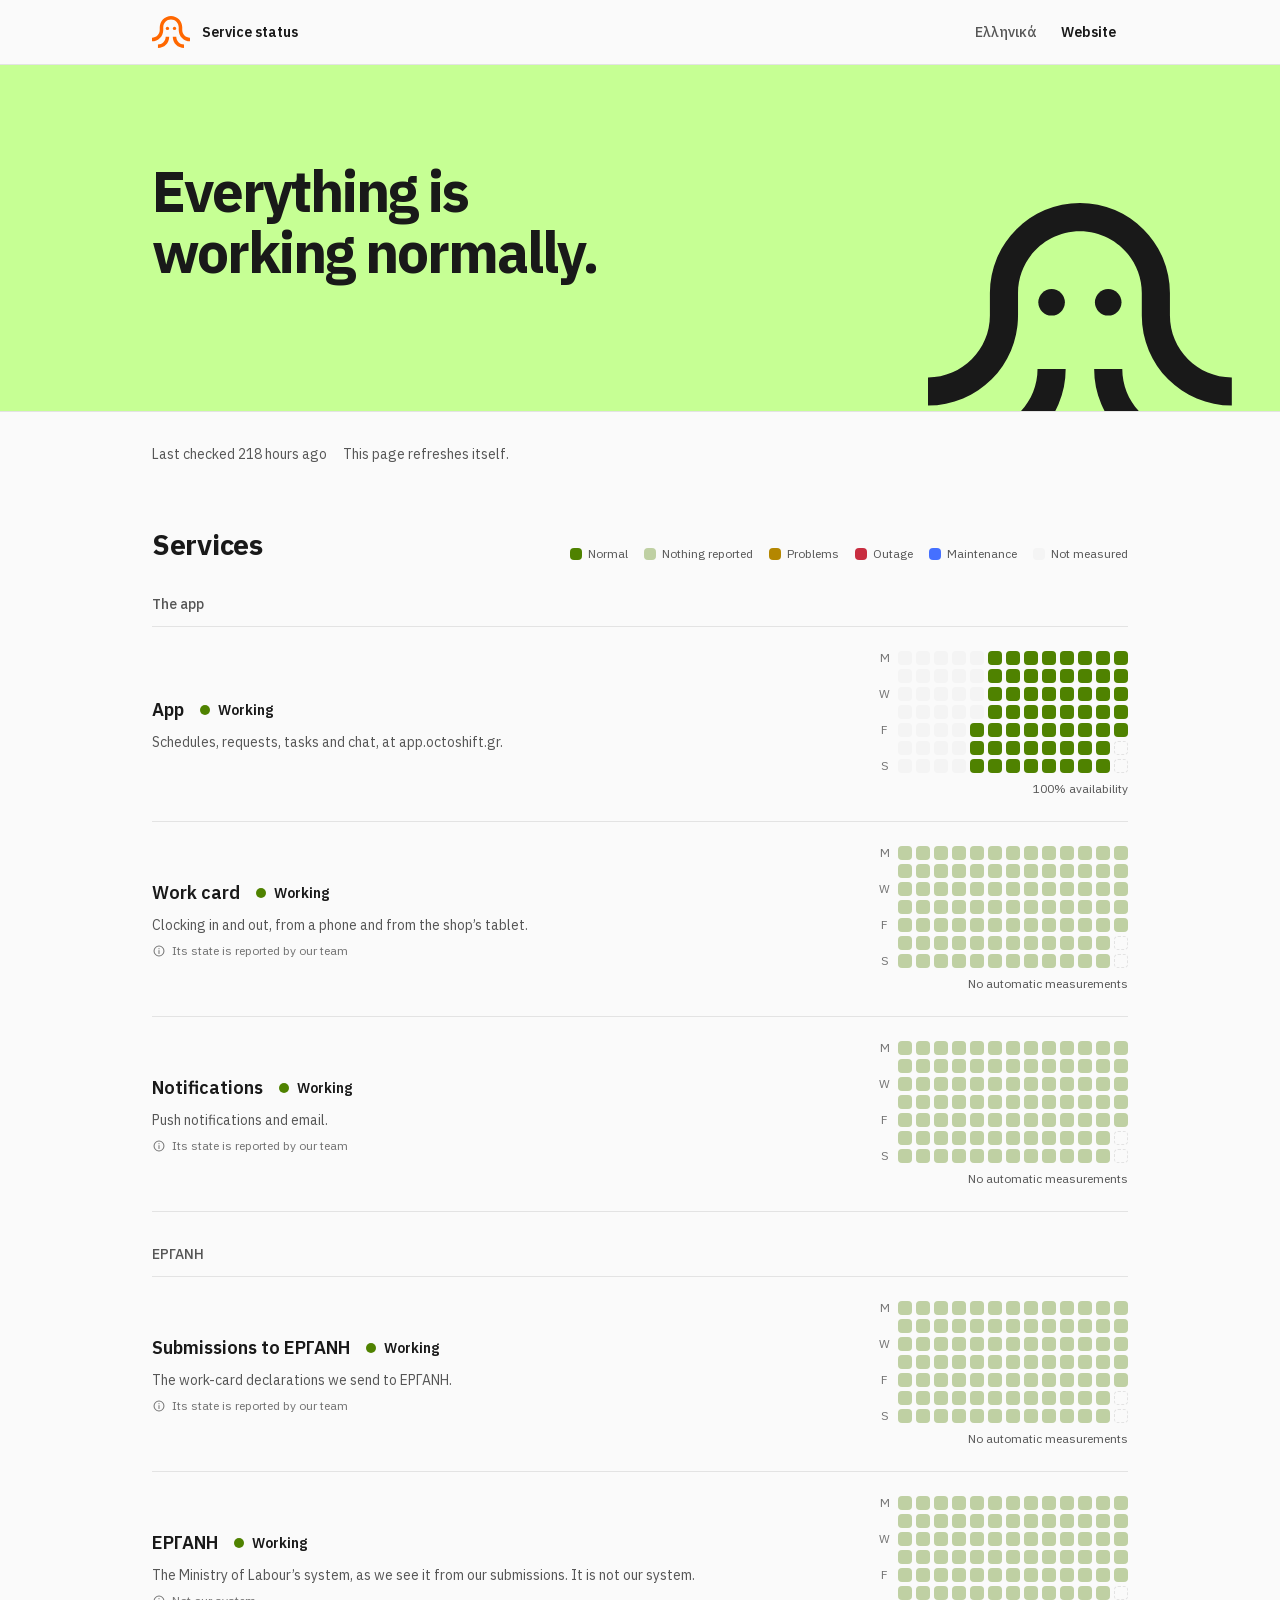
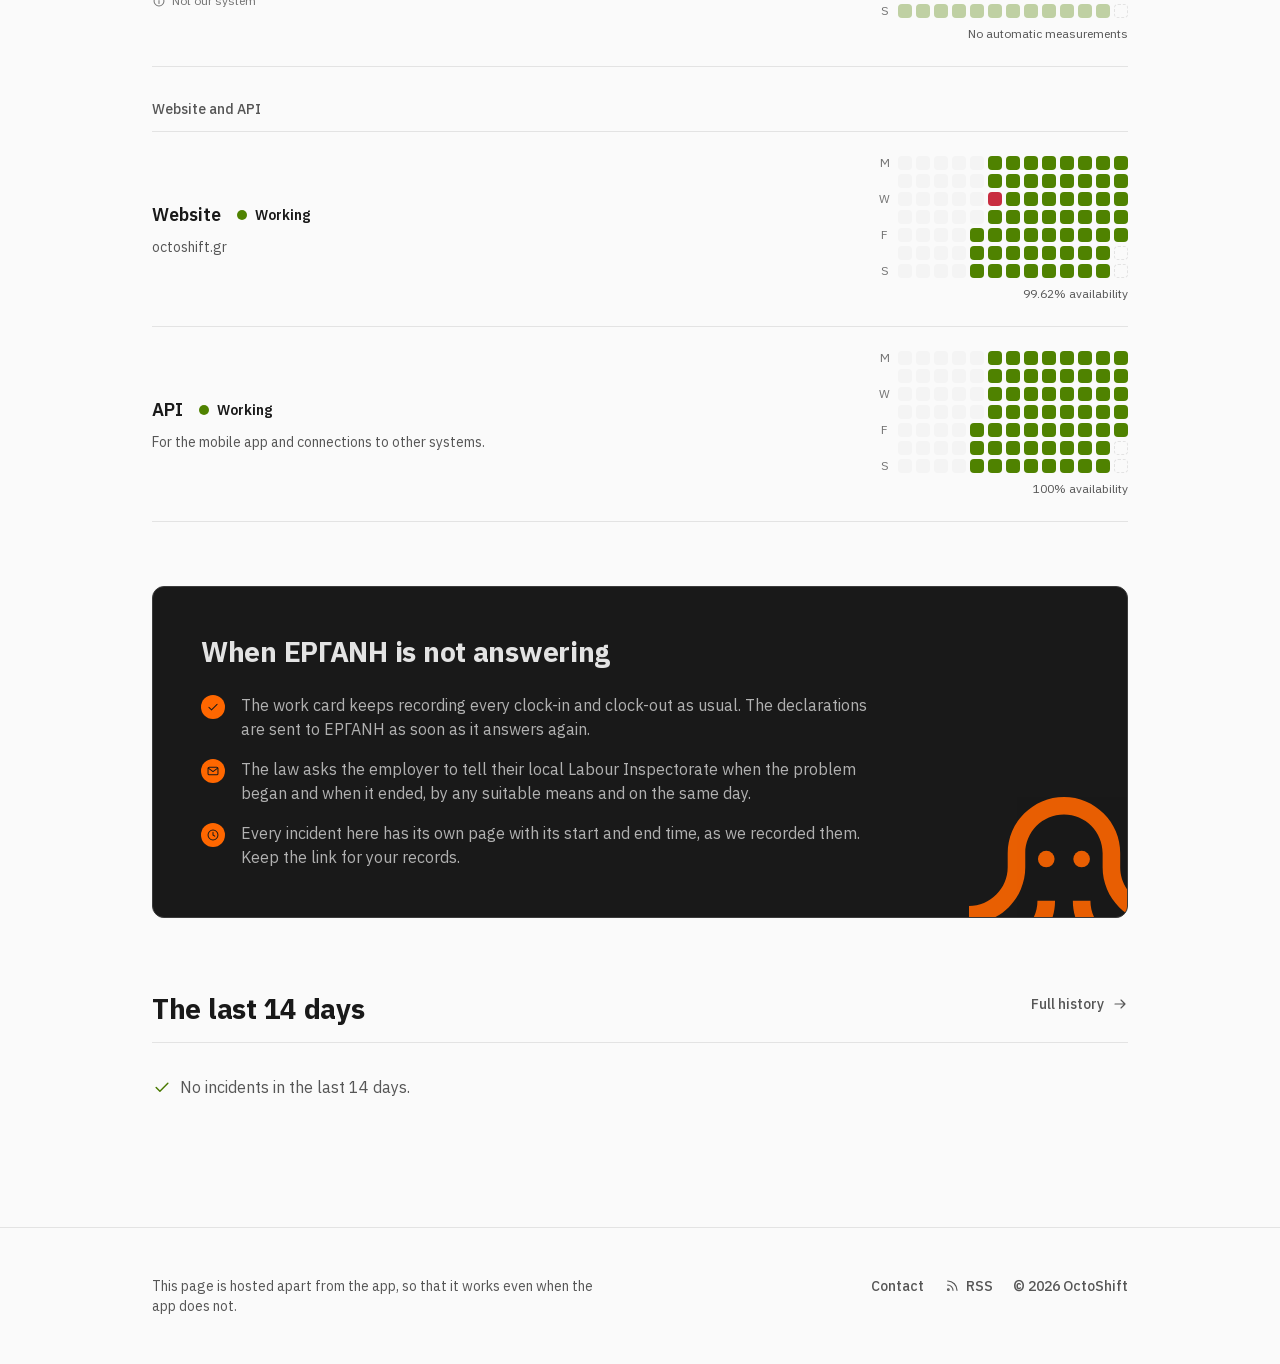
==== en/index.html @ 2d673525 "Publish the status page" ====
<!DOCTYPE html>
<html lang="en">
    <head>
        <meta charset="utf-8">
        <meta name="viewport" content="width=device-width, initial-scale=1">
        <script>
            (function () {
                var query = window.matchMedia('(prefers-color-scheme: dark)');
                var paint = function () { document.documentElement.classList.toggle('dark', query.matches); };
                paint();
                query.addEventListener('change', paint);
                document.documentElement.classList.add('js');
            })();
        </script>

        <title>Service status · OctoShift</title>
        <meta name="description" content="Whether the app, the digital work card and our submissions to ΕΡΓΑΝΗ are working, now and over the last 13 weeks.">
        <link rel="canonical" href="https://status.octoshift.gr/en/">
                    <link rel="alternate" hreflang="el" href="https://status.octoshift.gr/">
                    <link rel="alternate" hreflang="en" href="https://status.octoshift.gr/en/">
                <link rel="alternate" hreflang="x-default" href="https://status.octoshift.gr/">
        <link rel="alternate" type="application/atom+xml" title="OctoShift · Service status" href="/en/feed.xml">

        <meta property="og:type" content="website">
        <meta property="og:site_name" content="OctoShift">
        <meta property="og:title" content="Service status">
        <meta property="og:description" content="Whether the app, the digital work card and our submissions to ΕΡΓΑΝΗ are working, now and over the last 13 weeks.">
        <meta property="og:url" content="https://status.octoshift.gr/en/">

        <meta name="theme-color" media="(prefers-color-scheme: light)" content="#fafafa">
        <meta name="theme-color" media="(prefers-color-scheme: dark)" content="#131313">
        <link rel="icon" type="image/svg+xml" href="/favicon.svg">
        <link rel="stylesheet" href="/assets/status.css">
    </head>
    <body class="bg-canvas text-text font-sans antialiased">
        <a href="#main" class="focus-ring bg-surface text-text shadow-overlay sr-only z-60 rounded-sm px-4 py-2 font-semibold focus:not-sr-only focus:fixed focus:top-2 focus:left-2">
            Skip to content
        </a>

        <header class="border-border border-b">
            <div class="mx-auto flex h-16 max-w-5xl items-center justify-between gap-4 px-4 sm:px-6">
                <a href="/en/" class="focus-ring text-text -m-2 flex items-center gap-3 rounded-sm p-2"
                   aria-label="OctoShift, service status">
                    <svg viewBox="0 0 264.71 223.05"
      aria-hidden="true"      class="text-brand-orange h-8 w-auto">
    <g fill="currentColor">
        <path d="M264.71,152.02v24.51c-10.58,0-20.86-2.08-30.53-6.17-9.34-3.95-17.73-9.61-24.93-16.8-7.2-7.2-12.85-15.59-16.8-24.93-4.09-9.68-6.17-19.95-6.17-30.53v-19.66c0-29.73-24.19-53.92-53.92-53.92s-53.92,24.19-53.92,53.92v19.66c0,10.58-2.08,20.86-6.17,30.53-3.95,9.34-9.6,17.73-16.8,24.93-7.2,7.2-15.59,12.85-24.93,16.8-9.68,4.09-19.95,6.17-30.53,6.17v-24.51c29.73,0,53.92-24.19,53.92-53.92v-19.66c0-10.58,2.08-20.86,6.17-30.53,3.95-9.34,9.6-17.73,16.8-24.93,7.2-7.2,15.59-12.85,24.93-16.8,9.68-4.09,19.95-6.17,30.53-6.17s20.86,2.08,30.53,6.17c9.34,3.95,17.73,9.6,24.93,16.8,7.2,7.2,12.85,15.58,16.8,24.93,4.09,9.68,6.17,19.95,6.17,30.53v19.66c0,29.73,24.19,53.92,53.92,53.92Z"/>
<path d="M41.52,223.05v-24.51c29.73,0,53.92-24.19,53.92-53.92h24.51c0,10.58-2.08,20.86-6.17,30.53-3.95,9.34-9.6,17.73-16.8,24.93-7.2,7.2-15.59,12.85-24.93,16.8-9.68,4.09-19.95,6.17-30.53,6.17Z"/>
<path d="M223.2,223.05c-10.58,0-20.86-2.08-30.53-6.17-9.34-3.95-17.73-9.6-24.93-16.8-7.2-7.2-12.85-15.59-16.8-24.93-4.09-9.68-6.17-19.95-6.17-30.53h24.51c0,29.73,24.19,53.92,53.92,53.92v24.51Z"/>
<circle data-eye cx="107.69" cy="86.53" r="11.57"/>
<circle data-eye cx="157.02" cy="86.53" r="11.57"/>
    </g>
</svg>
                    <span class="text-sm font-semibold">Service status</span>
                </a>

                <nav class="flex items-center gap-1 text-sm font-medium">
                    <a href="https://status.octoshift.gr/" hreflang="el" lang="el"
                       title="Διαβάστε τη σελίδα στα ελληνικά"
                       class="focus-ring text-text-muted hover:text-text inline-flex min-h-touch items-center rounded-sm px-2">
                        Ελληνικά
                    </a>
                    <a href="https://octoshift.gr/en"
                       class="focus-ring text-text hover:bg-surface-hover inline-flex min-h-touch items-center rounded-sm px-3 font-semibold">
                        Website
                    </a>
                </nav>
            </div>
        </header>

        <main id="main">
            <section data-overall="operational"
             class="group/overall border-border relative isolate overflow-hidden border-b
                    data-[overall=operational]:bg-brand-lime data-[overall=operational]:text-on-brand-lime
                    data-[overall=maintenance]:bg-brand-blue data-[overall=maintenance]:text-on-brand-blue
                    data-[overall=degraded]:bg-brand-orange data-[overall=degraded]:text-on-brand-orange
                    data-[overall=partial]:bg-brand-orange data-[overall=partial]:text-on-brand-orange
                    data-[overall=outage]:bg-brand-ink data-[overall=outage]:text-on-brand-ink
                    data-[overall=unknown]:bg-canvas data-[overall=unknown]:text-text">
        <div class="mx-auto max-w-5xl px-4 pt-12 pb-32 sm:px-6 sm:pt-16 sm:pb-24 lg:pt-24 lg:pb-32">
            <h1 data-overall-text class="text-display-md tracking-display max-w-3xl font-bold text-balance">
                Everything is working normally.
            </h1>
        </div>

        
        <svg viewBox="0 0 264.71 223.05"
      aria-hidden="true"      class="pointer-events-none absolute right-4 -bottom-8 -z-10 h-28 w-auto sm:right-12 sm:-bottom-12 sm:h-64
                                 text-brand-orange
                                 group-data-[overall=operational]/overall:text-brand-ink
                                 group-data-[overall=maintenance]/overall:text-brand-lime
                                 group-data-[overall=degraded]/overall:text-brand-ink
                                 group-data-[overall=partial]/overall:text-brand-ink">
    <g fill="currentColor">
        <path d="M264.71,152.02v24.51c-10.58,0-20.86-2.08-30.53-6.17-9.34-3.95-17.73-9.61-24.93-16.8-7.2-7.2-12.85-15.59-16.8-24.93-4.09-9.68-6.17-19.95-6.17-30.53v-19.66c0-29.73-24.19-53.92-53.92-53.92s-53.92,24.19-53.92,53.92v19.66c0,10.58-2.08,20.86-6.17,30.53-3.95,9.34-9.6,17.73-16.8,24.93-7.2,7.2-15.59,12.85-24.93,16.8-9.68,4.09-19.95,6.17-30.53,6.17v-24.51c29.73,0,53.92-24.19,53.92-53.92v-19.66c0-10.58,2.08-20.86,6.17-30.53,3.95-9.34,9.6-17.73,16.8-24.93,7.2-7.2,15.59-12.85,24.93-16.8,9.68-4.09,19.95-6.17,30.53-6.17s20.86,2.08,30.53,6.17c9.34,3.95,17.73,9.6,24.93,16.8,7.2,7.2,12.85,15.58,16.8,24.93,4.09,9.68,6.17,19.95,6.17,30.53v19.66c0,29.73,24.19,53.92,53.92,53.92Z"/>
<path d="M41.52,223.05v-24.51c29.73,0,53.92-24.19,53.92-53.92h24.51c0,10.58-2.08,20.86-6.17,30.53-3.95,9.34-9.6,17.73-16.8,24.93-7.2,7.2-15.59,12.85-24.93,16.8-9.68,4.09-19.95,6.17-30.53,6.17Z"/>
<path d="M223.2,223.05c-10.58,0-20.86-2.08-30.53-6.17-9.34-3.95-17.73-9.6-24.93-16.8-7.2-7.2-12.85-15.59-16.8-24.93-4.09-9.68-6.17-19.95-6.17-30.53h24.51c0,29.73,24.19,53.92,53.92,53.92v24.51Z"/>
<circle data-eye cx="107.69" cy="86.53" r="11.57"/>
<circle data-eye cx="157.02" cy="86.53" r="11.57"/>
    </g>
</svg>
    </section>

    <div class="mx-auto flex max-w-5xl flex-col gap-16 px-4 pt-8 sm:px-6">
        <p class="text-text-muted flex flex-wrap items-center gap-x-4 gap-y-1 text-sm">
            <span data-checked-at="2026-11-27T02:39:08+00:00">
                                    Last checked 27 November 2026, 04:39
                            </span>
            <span class="hidden in-[.js]:inline">This page refreshes itself.</span>
        </p>

        
        
        
        <section aria-labelledby="components" class="flex flex-col gap-8">
            <div class="flex flex-wrap items-end justify-between gap-4">
                <h2 id="components" class="text-2xl font-bold tracking-tight">Services</h2>

                <ul class="text-text-muted flex flex-wrap gap-x-4 gap-y-2 text-xs" aria-label="The last 13 weeks, one column per week">
                                            <li class="flex items-center gap-1.5"><span class="bg-success size-3 rounded-xs" aria-hidden="true"></span>Normal</li>
                                            <li class="flex items-center gap-1.5"><span class="bg-success/35 size-3 rounded-xs" aria-hidden="true"></span>Nothing reported</li>
                                            <li class="flex items-center gap-1.5"><span class="bg-warning size-3 rounded-xs" aria-hidden="true"></span>Problems</li>
                                            <li class="flex items-center gap-1.5"><span class="bg-danger size-3 rounded-xs" aria-hidden="true"></span>Outage</li>
                                            <li class="flex items-center gap-1.5"><span class="bg-info size-3 rounded-xs" aria-hidden="true"></span>Maintenance</li>
                                            <li class="flex items-center gap-1.5"><span class="bg-surface-sunken size-3 rounded-xs" aria-hidden="true"></span>Not measured</li>
                                    </ul>
            </div>

                            <div class="flex flex-col">
                    <h3 class="text-text-muted border-border border-b pb-3 text-sm font-medium">The app</h3>

                                                                    <div data-component="app" data-declared="operational"
                             class="border-border grid gap-6 border-b py-6 md:grid-cols-12 md:items-center">
                            <div class="flex flex-col gap-2 md:col-span-7">
                                <div class="flex flex-wrap items-center gap-x-4 gap-y-2">
                                    <h4 class="text-lg font-semibold">App</h4>
                                    <span data-state-pill data-state="operational" class="group/state inline-flex items-center gap-2 text-sm font-semibold whitespace-nowrap">
    <span aria-hidden="true" data-state="operational" class="data-[state=operational]:bg-success data-[state=maintenance]:bg-info data-[state=degraded]:bg-warning data-[state=partial]:bg-warning data-[state=outage]:bg-danger data-[state=unknown]:bg-surface-sunken data-[state=unknown]:ring-border-strong data-[state=unknown]:ring-1 data-[state=unknown]:ring-inset size-2.5 shrink-0 rounded-full"></span>
    <span data-state-label>Working</span>
</span>
                                </div>
                                <p class="text-text-muted max-w-xl text-sm text-pretty">
                                    Schedules, requests, tasks and chat, at app.octoshift.gr.
                                </p>
                                                            </div>

                            <div class="flex flex-col gap-2 md:col-span-5 md:items-end">
                                <div class="flex items-start gap-1.5" data-grid="app" data-checked="true">
    <div aria-hidden="true" class="text-text-subtle grid grid-rows-7 gap-1 text-xs leading-none">
                    <span class="flex size-3.5 items-center justify-center ">M</span>
                    <span class="flex size-3.5 items-center justify-center invisible">T</span>
                    <span class="flex size-3.5 items-center justify-center ">W</span>
                    <span class="flex size-3.5 items-center justify-center invisible">T</span>
                    <span class="flex size-3.5 items-center justify-center ">F</span>
                    <span class="flex size-3.5 items-center justify-center invisible">S</span>
                    <span class="flex size-3.5 items-center justify-center ">S</span>
            </div>

    <div aria-hidden="true" class="grid grid-flow-col grid-rows-7 gap-1">
                                <span data-day="2026-08-31" data-level="none" data-declared="none"
                   title="Monday 31 August: not measured"                   class="data-[level=ok]:bg-success data-[level=quiet]:bg-success/35 data-[level=dip]:bg-warning/55 data-[level=degraded]:bg-warning data-[level=outage]:bg-danger data-[level=maintenance]:bg-info data-[level=none]:bg-surface-sunken data-[level=future]:border data-[level=future]:border-dashed data-[level=future]:border-border size-3.5 rounded-xs"></span>
                                <span data-day="2026-09-01" data-level="none" data-declared="none"
                   title="Tuesday 1 September: not measured"                   class="data-[level=ok]:bg-success data-[level=quiet]:bg-success/35 data-[level=dip]:bg-warning/55 data-[level=degraded]:bg-warning data-[level=outage]:bg-danger data-[level=maintenance]:bg-info data-[level=none]:bg-surface-sunken data-[level=future]:border data-[level=future]:border-dashed data-[level=future]:border-border size-3.5 rounded-xs"></span>
                                <span data-day="2026-09-02" data-level="none" data-declared="none"
                   title="Wednesday 2 September: not measured"                   class="data-[level=ok]:bg-success data-[level=quiet]:bg-success/35 data-[level=dip]:bg-warning/55 data-[level=degraded]:bg-warning data-[level=outage]:bg-danger data-[level=maintenance]:bg-info data-[level=none]:bg-surface-sunken data-[level=future]:border data-[level=future]:border-dashed data-[level=future]:border-border size-3.5 rounded-xs"></span>
                                <span data-day="2026-09-03" data-level="none" data-declared="none"
                   title="Thursday 3 September: not measured"                   class="data-[level=ok]:bg-success data-[level=quiet]:bg-success/35 data-[level=dip]:bg-warning/55 data-[level=degraded]:bg-warning data-[level=outage]:bg-danger data-[level=maintenance]:bg-info data-[level=none]:bg-surface-sunken data-[level=future]:border data-[level=future]:border-dashed data-[level=future]:border-border size-3.5 rounded-xs"></span>
                                <span data-day="2026-09-04" data-level="none" data-declared="none"
                   title="Friday 4 September: not measured"                   class="data-[level=ok]:bg-success data-[level=quiet]:bg-success/35 data-[level=dip]:bg-warning/55 data-[level=degraded]:bg-warning data-[level=outage]:bg-danger data-[level=maintenance]:bg-info data-[level=none]:bg-surface-sunken data-[level=future]:border data-[level=future]:border-dashed data-[level=future]:border-border size-3.5 rounded-xs"></span>
                                <span data-day="2026-09-05" data-level="none" data-declared="none"
                   title="Saturday 5 September: not measured"                   class="data-[level=ok]:bg-success data-[level=quiet]:bg-success/35 data-[level=dip]:bg-warning/55 data-[level=degraded]:bg-warning data-[level=outage]:bg-danger data-[level=maintenance]:bg-info data-[level=none]:bg-surface-sunken data-[level=future]:border data-[level=future]:border-dashed data-[level=future]:border-border size-3.5 rounded-xs"></span>
                                <span data-day="2026-09-06" data-level="none" data-declared="none"
                   title="Sunday 6 September: not measured"                   class="data-[level=ok]:bg-success data-[level=quiet]:bg-success/35 data-[level=dip]:bg-warning/55 data-[level=degraded]:bg-warning data-[level=outage]:bg-danger data-[level=maintenance]:bg-info data-[level=none]:bg-surface-sunken data-[level=future]:border data-[level=future]:border-dashed data-[level=future]:border-border size-3.5 rounded-xs"></span>
                                <span data-day="2026-09-07" data-level="none" data-declared="none"
                   title="Monday 7 September: not measured"                   class="data-[level=ok]:bg-success data-[level=quiet]:bg-success/35 data-[level=dip]:bg-warning/55 data-[level=degraded]:bg-warning data-[level=outage]:bg-danger data-[level=maintenance]:bg-info data-[level=none]:bg-surface-sunken data-[level=future]:border data-[level=future]:border-dashed data-[level=future]:border-border size-3.5 rounded-xs"></span>
                                <span data-day="2026-09-08" data-level="none" data-declared="none"
                   title="Tuesday 8 September: not measured"                   class="data-[level=ok]:bg-success data-[level=quiet]:bg-success/35 data-[level=dip]:bg-warning/55 data-[level=degraded]:bg-warning data-[level=outage]:bg-danger data-[level=maintenance]:bg-info data-[level=none]:bg-surface-sunken data-[level=future]:border data-[level=future]:border-dashed data-[level=future]:border-border size-3.5 rounded-xs"></span>
                                <span data-day="2026-09-09" data-level="none" data-declared="none"
                   title="Wednesday 9 September: not measured"                   class="data-[level=ok]:bg-success data-[level=quiet]:bg-success/35 data-[level=dip]:bg-warning/55 data-[level=degraded]:bg-warning data-[level=outage]:bg-danger data-[level=maintenance]:bg-info data-[level=none]:bg-surface-sunken data-[level=future]:border data-[level=future]:border-dashed data-[level=future]:border-border size-3.5 rounded-xs"></span>
                                <span data-day="2026-09-10" data-level="none" data-declared="none"
                   title="Thursday 10 September: not measured"                   class="data-[level=ok]:bg-success data-[level=quiet]:bg-success/35 data-[level=dip]:bg-warning/55 data-[level=degraded]:bg-warning data-[level=outage]:bg-danger data-[level=maintenance]:bg-info data-[level=none]:bg-surface-sunken data-[level=future]:border data-[level=future]:border-dashed data-[level=future]:border-border size-3.5 rounded-xs"></span>
                                <span data-day="2026-09-11" data-level="none" data-declared="none"
                   title="Friday 11 September: not measured"                   class="data-[level=ok]:bg-success data-[level=quiet]:bg-success/35 data-[level=dip]:bg-warning/55 data-[level=degraded]:bg-warning data-[level=outage]:bg-danger data-[level=maintenance]:bg-info data-[level=none]:bg-surface-sunken data-[level=future]:border data-[level=future]:border-dashed data-[level=future]:border-border size-3.5 rounded-xs"></span>
                                <span data-day="2026-09-12" data-level="none" data-declared="none"
                   title="Saturday 12 September: not measured"                   class="data-[level=ok]:bg-success data-[level=quiet]:bg-success/35 data-[level=dip]:bg-warning/55 data-[level=degraded]:bg-warning data-[level=outage]:bg-danger data-[level=maintenance]:bg-info data-[level=none]:bg-surface-sunken data-[level=future]:border data-[level=future]:border-dashed data-[level=future]:border-border size-3.5 rounded-xs"></span>
                                <span data-day="2026-09-13" data-level="none" data-declared="none"
                   title="Sunday 13 September: not measured"                   class="data-[level=ok]:bg-success data-[level=quiet]:bg-success/35 data-[level=dip]:bg-warning/55 data-[level=degraded]:bg-warning data-[level=outage]:bg-danger data-[level=maintenance]:bg-info data-[level=none]:bg-surface-sunken data-[level=future]:border data-[level=future]:border-dashed data-[level=future]:border-border size-3.5 rounded-xs"></span>
                                <span data-day="2026-09-14" data-level="none" data-declared="none"
                   title="Monday 14 September: not measured"                   class="data-[level=ok]:bg-success data-[level=quiet]:bg-success/35 data-[level=dip]:bg-warning/55 data-[level=degraded]:bg-warning data-[level=outage]:bg-danger data-[level=maintenance]:bg-info data-[level=none]:bg-surface-sunken data-[level=future]:border data-[level=future]:border-dashed data-[level=future]:border-border size-3.5 rounded-xs"></span>
                                <span data-day="2026-09-15" data-level="none" data-declared="none"
                   title="Tuesday 15 September: not measured"                   class="data-[level=ok]:bg-success data-[level=quiet]:bg-success/35 data-[level=dip]:bg-warning/55 data-[level=degraded]:bg-warning data-[level=outage]:bg-danger data-[level=maintenance]:bg-info data-[level=none]:bg-surface-sunken data-[level=future]:border data-[level=future]:border-dashed data-[level=future]:border-border size-3.5 rounded-xs"></span>
                                <span data-day="2026-09-16" data-level="none" data-declared="none"
                   title="Wednesday 16 September: not measured"                   class="data-[level=ok]:bg-success data-[level=quiet]:bg-success/35 data-[level=dip]:bg-warning/55 data-[level=degraded]:bg-warning data-[level=outage]:bg-danger data-[level=maintenance]:bg-info data-[level=none]:bg-surface-sunken data-[level=future]:border data-[level=future]:border-dashed data-[level=future]:border-border size-3.5 rounded-xs"></span>
                                <span data-day="2026-09-17" data-level="none" data-declared="none"
                   title="Thursday 17 September: not measured"                   class="data-[level=ok]:bg-success data-[level=quiet]:bg-success/35 data-[level=dip]:bg-warning/55 data-[level=degraded]:bg-warning data-[level=outage]:bg-danger data-[level=maintenance]:bg-info data-[level=none]:bg-surface-sunken data-[level=future]:border data-[level=future]:border-dashed data-[level=future]:border-border size-3.5 rounded-xs"></span>
                                <span data-day="2026-09-18" data-level="none" data-declared="none"
                   title="Friday 18 September: not measured"                   class="data-[level=ok]:bg-success data-[level=quiet]:bg-success/35 data-[level=dip]:bg-warning/55 data-[level=degraded]:bg-warning data-[level=outage]:bg-danger data-[level=maintenance]:bg-info data-[level=none]:bg-surface-sunken data-[level=future]:border data-[level=future]:border-dashed data-[level=future]:border-border size-3.5 rounded-xs"></span>
                                <span data-day="2026-09-19" data-level="none" data-declared="none"
                   title="Saturday 19 September: not measured"                   class="data-[level=ok]:bg-success data-[level=quiet]:bg-success/35 data-[level=dip]:bg-warning/55 data-[level=degraded]:bg-warning data-[level=outage]:bg-danger data-[level=maintenance]:bg-info data-[level=none]:bg-surface-sunken data-[level=future]:border data-[level=future]:border-dashed data-[level=future]:border-border size-3.5 rounded-xs"></span>
                                <span data-day="2026-09-20" data-level="none" data-declared="none"
                   title="Sunday 20 September: not measured"                   class="data-[level=ok]:bg-success data-[level=quiet]:bg-success/35 data-[level=dip]:bg-warning/55 data-[level=degraded]:bg-warning data-[level=outage]:bg-danger data-[level=maintenance]:bg-info data-[level=none]:bg-surface-sunken data-[level=future]:border data-[level=future]:border-dashed data-[level=future]:border-border size-3.5 rounded-xs"></span>
                                <span data-day="2026-09-21" data-level="none" data-declared="none"
                   title="Monday 21 September: not measured"                   class="data-[level=ok]:bg-success data-[level=quiet]:bg-success/35 data-[level=dip]:bg-warning/55 data-[level=degraded]:bg-warning data-[level=outage]:bg-danger data-[level=maintenance]:bg-info data-[level=none]:bg-surface-sunken data-[level=future]:border data-[level=future]:border-dashed data-[level=future]:border-border size-3.5 rounded-xs"></span>
                                <span data-day="2026-09-22" data-level="none" data-declared="none"
                   title="Tuesday 22 September: not measured"                   class="data-[level=ok]:bg-success data-[level=quiet]:bg-success/35 data-[level=dip]:bg-warning/55 data-[level=degraded]:bg-warning data-[level=outage]:bg-danger data-[level=maintenance]:bg-info data-[level=none]:bg-surface-sunken data-[level=future]:border data-[level=future]:border-dashed data-[level=future]:border-border size-3.5 rounded-xs"></span>
                                <span data-day="2026-09-23" data-level="none" data-declared="none"
                   title="Wednesday 23 September: not measured"                   class="data-[level=ok]:bg-success data-[level=quiet]:bg-success/35 data-[level=dip]:bg-warning/55 data-[level=degraded]:bg-warning data-[level=outage]:bg-danger data-[level=maintenance]:bg-info data-[level=none]:bg-surface-sunken data-[level=future]:border data-[level=future]:border-dashed data-[level=future]:border-border size-3.5 rounded-xs"></span>
                                <span data-day="2026-09-24" data-level="none" data-declared="none"
                   title="Thursday 24 September: not measured"                   class="data-[level=ok]:bg-success data-[level=quiet]:bg-success/35 data-[level=dip]:bg-warning/55 data-[level=degraded]:bg-warning data-[level=outage]:bg-danger data-[level=maintenance]:bg-info data-[level=none]:bg-surface-sunken data-[level=future]:border data-[level=future]:border-dashed data-[level=future]:border-border size-3.5 rounded-xs"></span>
                                <span data-day="2026-09-25" data-level="none" data-declared="none"
                   title="Friday 25 September: not measured"                   class="data-[level=ok]:bg-success data-[level=quiet]:bg-success/35 data-[level=dip]:bg-warning/55 data-[level=degraded]:bg-warning data-[level=outage]:bg-danger data-[level=maintenance]:bg-info data-[level=none]:bg-surface-sunken data-[level=future]:border data-[level=future]:border-dashed data-[level=future]:border-border size-3.5 rounded-xs"></span>
                                <span data-day="2026-09-26" data-level="none" data-declared="none"
                   title="Saturday 26 September: not measured"                   class="data-[level=ok]:bg-success data-[level=quiet]:bg-success/35 data-[level=dip]:bg-warning/55 data-[level=degraded]:bg-warning data-[level=outage]:bg-danger data-[level=maintenance]:bg-info data-[level=none]:bg-surface-sunken data-[level=future]:border data-[level=future]:border-dashed data-[level=future]:border-border size-3.5 rounded-xs"></span>
                                <span data-day="2026-09-27" data-level="none" data-declared="none"
                   title="Sunday 27 September: not measured"                   class="data-[level=ok]:bg-success data-[level=quiet]:bg-success/35 data-[level=dip]:bg-warning/55 data-[level=degraded]:bg-warning data-[level=outage]:bg-danger data-[level=maintenance]:bg-info data-[level=none]:bg-surface-sunken data-[level=future]:border data-[level=future]:border-dashed data-[level=future]:border-border size-3.5 rounded-xs"></span>
                                <span data-day="2026-09-28" data-level="none" data-declared="none"
                   title="Monday 28 September: not measured"                   class="data-[level=ok]:bg-success data-[level=quiet]:bg-success/35 data-[level=dip]:bg-warning/55 data-[level=degraded]:bg-warning data-[level=outage]:bg-danger data-[level=maintenance]:bg-info data-[level=none]:bg-surface-sunken data-[level=future]:border data-[level=future]:border-dashed data-[level=future]:border-border size-3.5 rounded-xs"></span>
                                <span data-day="2026-09-29" data-level="none" data-declared="none"
                   title="Tuesday 29 September: not measured"                   class="data-[level=ok]:bg-success data-[level=quiet]:bg-success/35 data-[level=dip]:bg-warning/55 data-[level=degraded]:bg-warning data-[level=outage]:bg-danger data-[level=maintenance]:bg-info data-[level=none]:bg-surface-sunken data-[level=future]:border data-[level=future]:border-dashed data-[level=future]:border-border size-3.5 rounded-xs"></span>
                                <span data-day="2026-09-30" data-level="none" data-declared="none"
                   title="Wednesday 30 September: not measured"                   class="data-[level=ok]:bg-success data-[level=quiet]:bg-success/35 data-[level=dip]:bg-warning/55 data-[level=degraded]:bg-warning data-[level=outage]:bg-danger data-[level=maintenance]:bg-info data-[level=none]:bg-surface-sunken data-[level=future]:border data-[level=future]:border-dashed data-[level=future]:border-border size-3.5 rounded-xs"></span>
                                <span data-day="2026-10-01" data-level="none" data-declared="none"
                   title="Thursday 1 October: not measured"                   class="data-[level=ok]:bg-success data-[level=quiet]:bg-success/35 data-[level=dip]:bg-warning/55 data-[level=degraded]:bg-warning data-[level=outage]:bg-danger data-[level=maintenance]:bg-info data-[level=none]:bg-surface-sunken data-[level=future]:border data-[level=future]:border-dashed data-[level=future]:border-border size-3.5 rounded-xs"></span>
                                <span data-day="2026-10-02" data-level="ok" data-declared="none"
                   title="Friday 2 October: 100% availability"                   class="data-[level=ok]:bg-success data-[level=quiet]:bg-success/35 data-[level=dip]:bg-warning/55 data-[level=degraded]:bg-warning data-[level=outage]:bg-danger data-[level=maintenance]:bg-info data-[level=none]:bg-surface-sunken data-[level=future]:border data-[level=future]:border-dashed data-[level=future]:border-border size-3.5 rounded-xs"></span>
                                <span data-day="2026-10-03" data-level="ok" data-declared="none"
                   title="Saturday 3 October: 100% availability"                   class="data-[level=ok]:bg-success data-[level=quiet]:bg-success/35 data-[level=dip]:bg-warning/55 data-[level=degraded]:bg-warning data-[level=outage]:bg-danger data-[level=maintenance]:bg-info data-[level=none]:bg-surface-sunken data-[level=future]:border data-[level=future]:border-dashed data-[level=future]:border-border size-3.5 rounded-xs"></span>
                                <span data-day="2026-10-04" data-level="ok" data-declared="none"
                   title="Sunday 4 October: 100% availability"                   class="data-[level=ok]:bg-success data-[level=quiet]:bg-success/35 data-[level=dip]:bg-warning/55 data-[level=degraded]:bg-warning data-[level=outage]:bg-danger data-[level=maintenance]:bg-info data-[level=none]:bg-surface-sunken data-[level=future]:border data-[level=future]:border-dashed data-[level=future]:border-border size-3.5 rounded-xs"></span>
                                <span data-day="2026-10-05" data-level="ok" data-declared="none"
                   title="Monday 5 October: 100% availability"                   class="data-[level=ok]:bg-success data-[level=quiet]:bg-success/35 data-[level=dip]:bg-warning/55 data-[level=degraded]:bg-warning data-[level=outage]:bg-danger data-[level=maintenance]:bg-info data-[level=none]:bg-surface-sunken data-[level=future]:border data-[level=future]:border-dashed data-[level=future]:border-border size-3.5 rounded-xs"></span>
                                <span data-day="2026-10-06" data-level="ok" data-declared="none"
                   title="Tuesday 6 October: 100% availability"                   class="data-[level=ok]:bg-success data-[level=quiet]:bg-success/35 data-[level=dip]:bg-warning/55 data-[level=degraded]:bg-warning data-[level=outage]:bg-danger data-[level=maintenance]:bg-info data-[level=none]:bg-surface-sunken data-[level=future]:border data-[level=future]:border-dashed data-[level=future]:border-border size-3.5 rounded-xs"></span>
                                <span data-day="2026-10-07" data-level="ok" data-declared="none"
                   title="Wednesday 7 October: 100% availability"                   class="data-[level=ok]:bg-success data-[level=quiet]:bg-success/35 data-[level=dip]:bg-warning/55 data-[level=degraded]:bg-warning data-[level=outage]:bg-danger data-[level=maintenance]:bg-info data-[level=none]:bg-surface-sunken data-[level=future]:border data-[level=future]:border-dashed data-[level=future]:border-border size-3.5 rounded-xs"></span>
                                <span data-day="2026-10-08" data-level="ok" data-declared="none"
                   title="Thursday 8 October: 100% availability"                   class="data-[level=ok]:bg-success data-[level=quiet]:bg-success/35 data-[level=dip]:bg-warning/55 data-[level=degraded]:bg-warning data-[level=outage]:bg-danger data-[level=maintenance]:bg-info data-[level=none]:bg-surface-sunken data-[level=future]:border data-[level=future]:border-dashed data-[level=future]:border-border size-3.5 rounded-xs"></span>
                                <span data-day="2026-10-09" data-level="ok" data-declared="none"
                   title="Friday 9 October: 100% availability"                   class="data-[level=ok]:bg-success data-[level=quiet]:bg-success/35 data-[level=dip]:bg-warning/55 data-[level=degraded]:bg-warning data-[level=outage]:bg-danger data-[level=maintenance]:bg-info data-[level=none]:bg-surface-sunken data-[level=future]:border data-[level=future]:border-dashed data-[level=future]:border-border size-3.5 rounded-xs"></span>
                                <span data-day="2026-10-10" data-level="ok" data-declared="none"
                   title="Saturday 10 October: 100% availability"                   class="data-[level=ok]:bg-success data-[level=quiet]:bg-success/35 data-[level=dip]:bg-warning/55 data-[level=degraded]:bg-warning data-[level=outage]:bg-danger data-[level=maintenance]:bg-info data-[level=none]:bg-surface-sunken data-[level=future]:border data-[level=future]:border-dashed data-[level=future]:border-border size-3.5 rounded-xs"></span>
                                <span data-day="2026-10-11" data-level="ok" data-declared="none"
                   title="Sunday 11 October: 100% availability"                   class="data-[level=ok]:bg-success data-[level=quiet]:bg-success/35 data-[level=dip]:bg-warning/55 data-[level=degraded]:bg-warning data-[level=outage]:bg-danger data-[level=maintenance]:bg-info data-[level=none]:bg-surface-sunken data-[level=future]:border data-[level=future]:border-dashed data-[level=future]:border-border size-3.5 rounded-xs"></span>
                                <span data-day="2026-10-12" data-level="ok" data-declared="none"
                   title="Monday 12 October: 100% availability"                   class="data-[level=ok]:bg-success data-[level=quiet]:bg-success/35 data-[level=dip]:bg-warning/55 data-[level=degraded]:bg-warning data-[level=outage]:bg-danger data-[level=maintenance]:bg-info data-[level=none]:bg-surface-sunken data-[level=future]:border data-[level=future]:border-dashed data-[level=future]:border-border size-3.5 rounded-xs"></span>
                                <span data-day="2026-10-13" data-level="ok" data-declared="none"
                   title="Tuesday 13 October: 100% availability"                   class="data-[level=ok]:bg-success data-[level=quiet]:bg-success/35 data-[level=dip]:bg-warning/55 data-[level=degraded]:bg-warning data-[level=outage]:bg-danger data-[level=maintenance]:bg-info data-[level=none]:bg-surface-sunken data-[level=future]:border data-[level=future]:border-dashed data-[level=future]:border-border size-3.5 rounded-xs"></span>
                                <span data-day="2026-10-14" data-level="ok" data-declared="none"
                   title="Wednesday 14 October: 100% availability"                   class="data-[level=ok]:bg-success data-[level=quiet]:bg-success/35 data-[level=dip]:bg-warning/55 data-[level=degraded]:bg-warning data-[level=outage]:bg-danger data-[level=maintenance]:bg-info data-[level=none]:bg-surface-sunken data-[level=future]:border data-[level=future]:border-dashed data-[level=future]:border-border size-3.5 rounded-xs"></span>
                                <span data-day="2026-10-15" data-level="ok" data-declared="none"
                   title="Thursday 15 October: 100% availability"                   class="data-[level=ok]:bg-success data-[level=quiet]:bg-success/35 data-[level=dip]:bg-warning/55 data-[level=degraded]:bg-warning data-[level=outage]:bg-danger data-[level=maintenance]:bg-info data-[level=none]:bg-surface-sunken data-[level=future]:border data-[level=future]:border-dashed data-[level=future]:border-border size-3.5 rounded-xs"></span>
                                <span data-day="2026-10-16" data-level="ok" data-declared="none"
                   title="Friday 16 October: 100% availability"                   class="data-[level=ok]:bg-success data-[level=quiet]:bg-success/35 data-[level=dip]:bg-warning/55 data-[level=degraded]:bg-warning data-[level=outage]:bg-danger data-[level=maintenance]:bg-info data-[level=none]:bg-surface-sunken data-[level=future]:border data-[level=future]:border-dashed data-[level=future]:border-border size-3.5 rounded-xs"></span>
                                <span data-day="2026-10-17" data-level="ok" data-declared="none"
                   title="Saturday 17 October: 100% availability"                   class="data-[level=ok]:bg-success data-[level=quiet]:bg-success/35 data-[level=dip]:bg-warning/55 data-[level=degraded]:bg-warning data-[level=outage]:bg-danger data-[level=maintenance]:bg-info data-[level=none]:bg-surface-sunken data-[level=future]:border data-[level=future]:border-dashed data-[level=future]:border-border size-3.5 rounded-xs"></span>
                                <span data-day="2026-10-18" data-level="ok" data-declared="none"
                   title="Sunday 18 October: 100% availability"                   class="data-[level=ok]:bg-success data-[level=quiet]:bg-success/35 data-[level=dip]:bg-warning/55 data-[level=degraded]:bg-warning data-[level=outage]:bg-danger data-[level=maintenance]:bg-info data-[level=none]:bg-surface-sunken data-[level=future]:border data-[level=future]:border-dashed data-[level=future]:border-border size-3.5 rounded-xs"></span>
                                <span data-day="2026-10-19" data-level="ok" data-declared="none"
                   title="Monday 19 October: 100% availability"                   class="data-[level=ok]:bg-success data-[level=quiet]:bg-success/35 data-[level=dip]:bg-warning/55 data-[level=degraded]:bg-warning data-[level=outage]:bg-danger data-[level=maintenance]:bg-info data-[level=none]:bg-surface-sunken data-[level=future]:border data-[level=future]:border-dashed data-[level=future]:border-border size-3.5 rounded-xs"></span>
                                <span data-day="2026-10-20" data-level="ok" data-declared="none"
                   title="Tuesday 20 October: 100% availability"                   class="data-[level=ok]:bg-success data-[level=quiet]:bg-success/35 data-[level=dip]:bg-warning/55 data-[level=degraded]:bg-warning data-[level=outage]:bg-danger data-[level=maintenance]:bg-info data-[level=none]:bg-surface-sunken data-[level=future]:border data-[level=future]:border-dashed data-[level=future]:border-border size-3.5 rounded-xs"></span>
                                <span data-day="2026-10-21" data-level="ok" data-declared="none"
                   title="Wednesday 21 October: 100% availability"                   class="data-[level=ok]:bg-success data-[level=quiet]:bg-success/35 data-[level=dip]:bg-warning/55 data-[level=degraded]:bg-warning data-[level=outage]:bg-danger data-[level=maintenance]:bg-info data-[level=none]:bg-surface-sunken data-[level=future]:border data-[level=future]:border-dashed data-[level=future]:border-border size-3.5 rounded-xs"></span>
                                <span data-day="2026-10-22" data-level="ok" data-declared="none"
                   title="Thursday 22 October: 100% availability"                   class="data-[level=ok]:bg-success data-[level=quiet]:bg-success/35 data-[level=dip]:bg-warning/55 data-[level=degraded]:bg-warning data-[level=outage]:bg-danger data-[level=maintenance]:bg-info data-[level=none]:bg-surface-sunken data-[level=future]:border data-[level=future]:border-dashed data-[level=future]:border-border size-3.5 rounded-xs"></span>
                                <span data-day="2026-10-23" data-level="ok" data-declared="none"
                   title="Friday 23 October: 100% availability"                   class="data-[level=ok]:bg-success data-[level=quiet]:bg-success/35 data-[level=dip]:bg-warning/55 data-[level=degraded]:bg-warning data-[level=outage]:bg-danger data-[level=maintenance]:bg-info data-[level=none]:bg-surface-sunken data-[level=future]:border data-[level=future]:border-dashed data-[level=future]:border-border size-3.5 rounded-xs"></span>
                                <span data-day="2026-10-24" data-level="ok" data-declared="none"
                   title="Saturday 24 October: 100% availability"                   class="data-[level=ok]:bg-success data-[level=quiet]:bg-success/35 data-[level=dip]:bg-warning/55 data-[level=degraded]:bg-warning data-[level=outage]:bg-danger data-[level=maintenance]:bg-info data-[level=none]:bg-surface-sunken data-[level=future]:border data-[level=future]:border-dashed data-[level=future]:border-border size-3.5 rounded-xs"></span>
                                <span data-day="2026-10-25" data-level="ok" data-declared="none"
                   title="Sunday 25 October: 100% availability"                   class="data-[level=ok]:bg-success data-[level=quiet]:bg-success/35 data-[level=dip]:bg-warning/55 data-[level=degraded]:bg-warning data-[level=outage]:bg-danger data-[level=maintenance]:bg-info data-[level=none]:bg-surface-sunken data-[level=future]:border data-[level=future]:border-dashed data-[level=future]:border-border size-3.5 rounded-xs"></span>
                                <span data-day="2026-10-26" data-level="ok" data-declared="none"
                   title="Monday 26 October: 100% availability"                   class="data-[level=ok]:bg-success data-[level=quiet]:bg-success/35 data-[level=dip]:bg-warning/55 data-[level=degraded]:bg-warning data-[level=outage]:bg-danger data-[level=maintenance]:bg-info data-[level=none]:bg-surface-sunken data-[level=future]:border data-[level=future]:border-dashed data-[level=future]:border-border size-3.5 rounded-xs"></span>
                                <span data-day="2026-10-27" data-level="ok" data-declared="none"
                   title="Tuesday 27 October: 100% availability"                   class="data-[level=ok]:bg-success data-[level=quiet]:bg-success/35 data-[level=dip]:bg-warning/55 data-[level=degraded]:bg-warning data-[level=outage]:bg-danger data-[level=maintenance]:bg-info data-[level=none]:bg-surface-sunken data-[level=future]:border data-[level=future]:border-dashed data-[level=future]:border-border size-3.5 rounded-xs"></span>
                                <span data-day="2026-10-28" data-level="ok" data-declared="none"
                   title="Wednesday 28 October: 100% availability"                   class="data-[level=ok]:bg-success data-[level=quiet]:bg-success/35 data-[level=dip]:bg-warning/55 data-[level=degraded]:bg-warning data-[level=outage]:bg-danger data-[level=maintenance]:bg-info data-[level=none]:bg-surface-sunken data-[level=future]:border data-[level=future]:border-dashed data-[level=future]:border-border size-3.5 rounded-xs"></span>
                                <span data-day="2026-10-29" data-level="ok" data-declared="none"
                   title="Thursday 29 October: 100% availability"                   class="data-[level=ok]:bg-success data-[level=quiet]:bg-success/35 data-[level=dip]:bg-warning/55 data-[level=degraded]:bg-warning data-[level=outage]:bg-danger data-[level=maintenance]:bg-info data-[level=none]:bg-surface-sunken data-[level=future]:border data-[level=future]:border-dashed data-[level=future]:border-border size-3.5 rounded-xs"></span>
                                <span data-day="2026-10-30" data-level="ok" data-declared="none"
                   title="Friday 30 October: 100% availability"                   class="data-[level=ok]:bg-success data-[level=quiet]:bg-success/35 data-[level=dip]:bg-warning/55 data-[level=degraded]:bg-warning data-[level=outage]:bg-danger data-[level=maintenance]:bg-info data-[level=none]:bg-surface-sunken data-[level=future]:border data-[level=future]:border-dashed data-[level=future]:border-border size-3.5 rounded-xs"></span>
                                <span data-day="2026-10-31" data-level="ok" data-declared="none"
                   title="Saturday 31 October: 100% availability"                   class="data-[level=ok]:bg-success data-[level=quiet]:bg-success/35 data-[level=dip]:bg-warning/55 data-[level=degraded]:bg-warning data-[level=outage]:bg-danger data-[level=maintenance]:bg-info data-[level=none]:bg-surface-sunken data-[level=future]:border data-[level=future]:border-dashed data-[level=future]:border-border size-3.5 rounded-xs"></span>
                                <span data-day="2026-11-01" data-level="ok" data-declared="none"
                   title="Sunday 1 November: 100% availability"                   class="data-[level=ok]:bg-success data-[level=quiet]:bg-success/35 data-[level=dip]:bg-warning/55 data-[level=degraded]:bg-warning data-[level=outage]:bg-danger data-[level=maintenance]:bg-info data-[level=none]:bg-surface-sunken data-[level=future]:border data-[level=future]:border-dashed data-[level=future]:border-border size-3.5 rounded-xs"></span>
                                <span data-day="2026-11-02" data-level="ok" data-declared="none"
                   title="Monday 2 November: 100% availability"                   class="data-[level=ok]:bg-success data-[level=quiet]:bg-success/35 data-[level=dip]:bg-warning/55 data-[level=degraded]:bg-warning data-[level=outage]:bg-danger data-[level=maintenance]:bg-info data-[level=none]:bg-surface-sunken data-[level=future]:border data-[level=future]:border-dashed data-[level=future]:border-border size-3.5 rounded-xs"></span>
                                <span data-day="2026-11-03" data-level="ok" data-declared="none"
                   title="Tuesday 3 November: 100% availability"                   class="data-[level=ok]:bg-success data-[level=quiet]:bg-success/35 data-[level=dip]:bg-warning/55 data-[level=degraded]:bg-warning data-[level=outage]:bg-danger data-[level=maintenance]:bg-info data-[level=none]:bg-surface-sunken data-[level=future]:border data-[level=future]:border-dashed data-[level=future]:border-border size-3.5 rounded-xs"></span>
                                <span data-day="2026-11-04" data-level="ok" data-declared="none"
                   title="Wednesday 4 November: 100% availability"                   class="data-[level=ok]:bg-success data-[level=quiet]:bg-success/35 data-[level=dip]:bg-warning/55 data-[level=degraded]:bg-warning data-[level=outage]:bg-danger data-[level=maintenance]:bg-info data-[level=none]:bg-surface-sunken data-[level=future]:border data-[level=future]:border-dashed data-[level=future]:border-border size-3.5 rounded-xs"></span>
                                <span data-day="2026-11-05" data-level="ok" data-declared="none"
                   title="Thursday 5 November: 100% availability"                   class="data-[level=ok]:bg-success data-[level=quiet]:bg-success/35 data-[level=dip]:bg-warning/55 data-[level=degraded]:bg-warning data-[level=outage]:bg-danger data-[level=maintenance]:bg-info data-[level=none]:bg-surface-sunken data-[level=future]:border data-[level=future]:border-dashed data-[level=future]:border-border size-3.5 rounded-xs"></span>
                                <span data-day="2026-11-06" data-level="ok" data-declared="none"
                   title="Friday 6 November: 100% availability"                   class="data-[level=ok]:bg-success data-[level=quiet]:bg-success/35 data-[level=dip]:bg-warning/55 data-[level=degraded]:bg-warning data-[level=outage]:bg-danger data-[level=maintenance]:bg-info data-[level=none]:bg-surface-sunken data-[level=future]:border data-[level=future]:border-dashed data-[level=future]:border-border size-3.5 rounded-xs"></span>
                                <span data-day="2026-11-07" data-level="ok" data-declared="none"
                   title="Saturday 7 November: 100% availability"                   class="data-[level=ok]:bg-success data-[level=quiet]:bg-success/35 data-[level=dip]:bg-warning/55 data-[level=degraded]:bg-warning data-[level=outage]:bg-danger data-[level=maintenance]:bg-info data-[level=none]:bg-surface-sunken data-[level=future]:border data-[level=future]:border-dashed data-[level=future]:border-border size-3.5 rounded-xs"></span>
                                <span data-day="2026-11-08" data-level="ok" data-declared="none"
                   title="Sunday 8 November: 100% availability"                   class="data-[level=ok]:bg-success data-[level=quiet]:bg-success/35 data-[level=dip]:bg-warning/55 data-[level=degraded]:bg-warning data-[level=outage]:bg-danger data-[level=maintenance]:bg-info data-[level=none]:bg-surface-sunken data-[level=future]:border data-[level=future]:border-dashed data-[level=future]:border-border size-3.5 rounded-xs"></span>
                                <span data-day="2026-11-09" data-level="ok" data-declared="none"
                   title="Monday 9 November: 100% availability"                   class="data-[level=ok]:bg-success data-[level=quiet]:bg-success/35 data-[level=dip]:bg-warning/55 data-[level=degraded]:bg-warning data-[level=outage]:bg-danger data-[level=maintenance]:bg-info data-[level=none]:bg-surface-sunken data-[level=future]:border data-[level=future]:border-dashed data-[level=future]:border-border size-3.5 rounded-xs"></span>
                                <span data-day="2026-11-10" data-level="ok" data-declared="none"
                   title="Tuesday 10 November: 100% availability"                   class="data-[level=ok]:bg-success data-[level=quiet]:bg-success/35 data-[level=dip]:bg-warning/55 data-[level=degraded]:bg-warning data-[level=outage]:bg-danger data-[level=maintenance]:bg-info data-[level=none]:bg-surface-sunken data-[level=future]:border data-[level=future]:border-dashed data-[level=future]:border-border size-3.5 rounded-xs"></span>
                                <span data-day="2026-11-11" data-level="ok" data-declared="none"
                   title="Wednesday 11 November: 100% availability"                   class="data-[level=ok]:bg-success data-[level=quiet]:bg-success/35 data-[level=dip]:bg-warning/55 data-[level=degraded]:bg-warning data-[level=outage]:bg-danger data-[level=maintenance]:bg-info data-[level=none]:bg-surface-sunken data-[level=future]:border data-[level=future]:border-dashed data-[level=future]:border-border size-3.5 rounded-xs"></span>
                                <span data-day="2026-11-12" data-level="ok" data-declared="none"
                   title="Thursday 12 November: 100% availability"                   class="data-[level=ok]:bg-success data-[level=quiet]:bg-success/35 data-[level=dip]:bg-warning/55 data-[level=degraded]:bg-warning data-[level=outage]:bg-danger data-[level=maintenance]:bg-info data-[level=none]:bg-surface-sunken data-[level=future]:border data-[level=future]:border-dashed data-[level=future]:border-border size-3.5 rounded-xs"></span>
                                <span data-day="2026-11-13" data-level="ok" data-declared="none"
                   title="Friday 13 November: 100% availability"                   class="data-[level=ok]:bg-success data-[level=quiet]:bg-success/35 data-[level=dip]:bg-warning/55 data-[level=degraded]:bg-warning data-[level=outage]:bg-danger data-[level=maintenance]:bg-info data-[level=none]:bg-surface-sunken data-[level=future]:border data-[level=future]:border-dashed data-[level=future]:border-border size-3.5 rounded-xs"></span>
                                <span data-day="2026-11-14" data-level="ok" data-declared="none"
                   title="Saturday 14 November: 100% availability"                   class="data-[level=ok]:bg-success data-[level=quiet]:bg-success/35 data-[level=dip]:bg-warning/55 data-[level=degraded]:bg-warning data-[level=outage]:bg-danger data-[level=maintenance]:bg-info data-[level=none]:bg-surface-sunken data-[level=future]:border data-[level=future]:border-dashed data-[level=future]:border-border size-3.5 rounded-xs"></span>
                                <span data-day="2026-11-15" data-level="ok" data-declared="none"
                   title="Sunday 15 November: 100% availability"                   class="data-[level=ok]:bg-success data-[level=quiet]:bg-success/35 data-[level=dip]:bg-warning/55 data-[level=degraded]:bg-warning data-[level=outage]:bg-danger data-[level=maintenance]:bg-info data-[level=none]:bg-surface-sunken data-[level=future]:border data-[level=future]:border-dashed data-[level=future]:border-border size-3.5 rounded-xs"></span>
                                <span data-day="2026-11-16" data-level="ok" data-declared="none"
                   title="Monday 16 November: 100% availability"                   class="data-[level=ok]:bg-success data-[level=quiet]:bg-success/35 data-[level=dip]:bg-warning/55 data-[level=degraded]:bg-warning data-[level=outage]:bg-danger data-[level=maintenance]:bg-info data-[level=none]:bg-surface-sunken data-[level=future]:border data-[level=future]:border-dashed data-[level=future]:border-border size-3.5 rounded-xs"></span>
                                <span data-day="2026-11-17" data-level="ok" data-declared="none"
                   title="Tuesday 17 November: 100% availability"                   class="data-[level=ok]:bg-success data-[level=quiet]:bg-success/35 data-[level=dip]:bg-warning/55 data-[level=degraded]:bg-warning data-[level=outage]:bg-danger data-[level=maintenance]:bg-info data-[level=none]:bg-surface-sunken data-[level=future]:border data-[level=future]:border-dashed data-[level=future]:border-border size-3.5 rounded-xs"></span>
                                <span data-day="2026-11-18" data-level="ok" data-declared="none"
                   title="Wednesday 18 November: 100% availability"                   class="data-[level=ok]:bg-success data-[level=quiet]:bg-success/35 data-[level=dip]:bg-warning/55 data-[level=degraded]:bg-warning data-[level=outage]:bg-danger data-[level=maintenance]:bg-info data-[level=none]:bg-surface-sunken data-[level=future]:border data-[level=future]:border-dashed data-[level=future]:border-border size-3.5 rounded-xs"></span>
                                <span data-day="2026-11-19" data-level="ok" data-declared="none"
                   title="Thursday 19 November: 100% availability"                   class="data-[level=ok]:bg-success data-[level=quiet]:bg-success/35 data-[level=dip]:bg-warning/55 data-[level=degraded]:bg-warning data-[level=outage]:bg-danger data-[level=maintenance]:bg-info data-[level=none]:bg-surface-sunken data-[level=future]:border data-[level=future]:border-dashed data-[level=future]:border-border size-3.5 rounded-xs"></span>
                                <span data-day="2026-11-20" data-level="ok" data-declared="none"
                   title="Friday 20 November: 100% availability"                   class="data-[level=ok]:bg-success data-[level=quiet]:bg-success/35 data-[level=dip]:bg-warning/55 data-[level=degraded]:bg-warning data-[level=outage]:bg-danger data-[level=maintenance]:bg-info data-[level=none]:bg-surface-sunken data-[level=future]:border data-[level=future]:border-dashed data-[level=future]:border-border size-3.5 rounded-xs"></span>
                                <span data-day="2026-11-21" data-level="ok" data-declared="none"
                   title="Saturday 21 November: 100% availability"                   class="data-[level=ok]:bg-success data-[level=quiet]:bg-success/35 data-[level=dip]:bg-warning/55 data-[level=degraded]:bg-warning data-[level=outage]:bg-danger data-[level=maintenance]:bg-info data-[level=none]:bg-surface-sunken data-[level=future]:border data-[level=future]:border-dashed data-[level=future]:border-border size-3.5 rounded-xs"></span>
                                <span data-day="2026-11-22" data-level="ok" data-declared="none"
                   title="Sunday 22 November: 100% availability"                   class="data-[level=ok]:bg-success data-[level=quiet]:bg-success/35 data-[level=dip]:bg-warning/55 data-[level=degraded]:bg-warning data-[level=outage]:bg-danger data-[level=maintenance]:bg-info data-[level=none]:bg-surface-sunken data-[level=future]:border data-[level=future]:border-dashed data-[level=future]:border-border size-3.5 rounded-xs"></span>
                                <span data-day="2026-11-23" data-level="ok" data-declared="none"
                   title="Monday 23 November: 100% availability"                   class="data-[level=ok]:bg-success data-[level=quiet]:bg-success/35 data-[level=dip]:bg-warning/55 data-[level=degraded]:bg-warning data-[level=outage]:bg-danger data-[level=maintenance]:bg-info data-[level=none]:bg-surface-sunken data-[level=future]:border data-[level=future]:border-dashed data-[level=future]:border-border size-3.5 rounded-xs"></span>
                                <span data-day="2026-11-24" data-level="ok" data-declared="none"
                   title="Tuesday 24 November: 100% availability"                   class="data-[level=ok]:bg-success data-[level=quiet]:bg-success/35 data-[level=dip]:bg-warning/55 data-[level=degraded]:bg-warning data-[level=outage]:bg-danger data-[level=maintenance]:bg-info data-[level=none]:bg-surface-sunken data-[level=future]:border data-[level=future]:border-dashed data-[level=future]:border-border size-3.5 rounded-xs"></span>
                                <span data-day="2026-11-25" data-level="ok" data-declared="none"
                   title="Wednesday 25 November: 100% availability"                   class="data-[level=ok]:bg-success data-[level=quiet]:bg-success/35 data-[level=dip]:bg-warning/55 data-[level=degraded]:bg-warning data-[level=outage]:bg-danger data-[level=maintenance]:bg-info data-[level=none]:bg-surface-sunken data-[level=future]:border data-[level=future]:border-dashed data-[level=future]:border-border size-3.5 rounded-xs"></span>
                                <span data-day="2026-11-26" data-level="ok" data-declared="none"
                   title="Thursday 26 November: 100% availability"                   class="data-[level=ok]:bg-success data-[level=quiet]:bg-success/35 data-[level=dip]:bg-warning/55 data-[level=degraded]:bg-warning data-[level=outage]:bg-danger data-[level=maintenance]:bg-info data-[level=none]:bg-surface-sunken data-[level=future]:border data-[level=future]:border-dashed data-[level=future]:border-border size-3.5 rounded-xs"></span>
                                <span data-day="2026-11-27" data-level="ok" data-declared="none"
                   title="Friday 27 November: 100% availability"                   class="data-[level=ok]:bg-success data-[level=quiet]:bg-success/35 data-[level=dip]:bg-warning/55 data-[level=degraded]:bg-warning data-[level=outage]:bg-danger data-[level=maintenance]:bg-info data-[level=none]:bg-surface-sunken data-[level=future]:border data-[level=future]:border-dashed data-[level=future]:border-border size-3.5 rounded-xs"></span>
                                <span data-day="2026-11-28" data-level="future" data-declared="none"
                                    class="data-[level=ok]:bg-success data-[level=quiet]:bg-success/35 data-[level=dip]:bg-warning/55 data-[level=degraded]:bg-warning data-[level=outage]:bg-danger data-[level=maintenance]:bg-info data-[level=none]:bg-surface-sunken data-[level=future]:border data-[level=future]:border-dashed data-[level=future]:border-border size-3.5 rounded-xs"></span>
                                <span data-day="2026-11-29" data-level="future" data-declared="none"
                                    class="data-[level=ok]:bg-success data-[level=quiet]:bg-success/35 data-[level=dip]:bg-warning/55 data-[level=degraded]:bg-warning data-[level=outage]:bg-danger data-[level=maintenance]:bg-info data-[level=none]:bg-surface-sunken data-[level=future]:border data-[level=future]:border-dashed data-[level=future]:border-border size-3.5 rounded-xs"></span>
            </div>
</div>
                                <p class="text-text-muted text-xs tabular-nums" data-uptime>
                                                                            100% availability
                                                                    </p>
                            </div>
                        </div>
                                                                    <div data-component="punches" data-declared="operational"
                             class="border-border grid gap-6 border-b py-6 md:grid-cols-12 md:items-center">
                            <div class="flex flex-col gap-2 md:col-span-7">
                                <div class="flex flex-wrap items-center gap-x-4 gap-y-2">
                                    <h4 class="text-lg font-semibold">Work card</h4>
                                    <span data-state-pill data-state="operational" class="group/state inline-flex items-center gap-2 text-sm font-semibold whitespace-nowrap">
    <span aria-hidden="true" data-state="operational" class="data-[state=operational]:bg-success data-[state=maintenance]:bg-info data-[state=degraded]:bg-warning data-[state=partial]:bg-warning data-[state=outage]:bg-danger data-[state=unknown]:bg-surface-sunken data-[state=unknown]:ring-border-strong data-[state=unknown]:ring-1 data-[state=unknown]:ring-inset size-2.5 shrink-0 rounded-full"></span>
    <span data-state-label>Working</span>
</span>
                                </div>
                                <p class="text-text-muted max-w-xl text-sm text-pretty">
                                    Clocking in and out, from a phone and from the shop’s tablet.
                                </p>
                                                                    <p class="text-text-subtle flex items-center gap-1.5 text-xs">
                                        <svg viewBox="0 0 24 24" fill="none" stroke="currentColor" stroke-width="1.75"
     stroke-linecap="round" stroke-linejoin="round" aria-hidden="true" focusable="false"
     class="size-3.5"><circle cx="12" cy="12" r="8.5"/><path d="M12 11v5.25M12 7.75v.25"/></svg>
                                        Its state is reported by our team
                                    </p>
                                                            </div>

                            <div class="flex flex-col gap-2 md:col-span-5 md:items-end">
                                <div class="flex items-start gap-1.5" data-grid="punches" data-checked="false">
    <div aria-hidden="true" class="text-text-subtle grid grid-rows-7 gap-1 text-xs leading-none">
                    <span class="flex size-3.5 items-center justify-center ">M</span>
                    <span class="flex size-3.5 items-center justify-center invisible">T</span>
                    <span class="flex size-3.5 items-center justify-center ">W</span>
                    <span class="flex size-3.5 items-center justify-center invisible">T</span>
                    <span class="flex size-3.5 items-center justify-center ">F</span>
                    <span class="flex size-3.5 items-center justify-center invisible">S</span>
                    <span class="flex size-3.5 items-center justify-center ">S</span>
            </div>

    <div aria-hidden="true" class="grid grid-flow-col grid-rows-7 gap-1">
                                <span data-day="2026-08-31" data-level="quiet" data-declared="none"
                   title="Monday 31 August: no incidents"                   class="data-[level=ok]:bg-success data-[level=quiet]:bg-success/35 data-[level=dip]:bg-warning/55 data-[level=degraded]:bg-warning data-[level=outage]:bg-danger data-[level=maintenance]:bg-info data-[level=none]:bg-surface-sunken data-[level=future]:border data-[level=future]:border-dashed data-[level=future]:border-border size-3.5 rounded-xs"></span>
                                <span data-day="2026-09-01" data-level="quiet" data-declared="none"
                   title="Tuesday 1 September: no incidents"                   class="data-[level=ok]:bg-success data-[level=quiet]:bg-success/35 data-[level=dip]:bg-warning/55 data-[level=degraded]:bg-warning data-[level=outage]:bg-danger data-[level=maintenance]:bg-info data-[level=none]:bg-surface-sunken data-[level=future]:border data-[level=future]:border-dashed data-[level=future]:border-border size-3.5 rounded-xs"></span>
                                <span data-day="2026-09-02" data-level="quiet" data-declared="none"
                   title="Wednesday 2 September: no incidents"                   class="data-[level=ok]:bg-success data-[level=quiet]:bg-success/35 data-[level=dip]:bg-warning/55 data-[level=degraded]:bg-warning data-[level=outage]:bg-danger data-[level=maintenance]:bg-info data-[level=none]:bg-surface-sunken data-[level=future]:border data-[level=future]:border-dashed data-[level=future]:border-border size-3.5 rounded-xs"></span>
                                <span data-day="2026-09-03" data-level="quiet" data-declared="none"
                   title="Thursday 3 September: no incidents"                   class="data-[level=ok]:bg-success data-[level=quiet]:bg-success/35 data-[level=dip]:bg-warning/55 data-[level=degraded]:bg-warning data-[level=outage]:bg-danger data-[level=maintenance]:bg-info data-[level=none]:bg-surface-sunken data-[level=future]:border data-[level=future]:border-dashed data-[level=future]:border-border size-3.5 rounded-xs"></span>
                                <span data-day="2026-09-04" data-level="quiet" data-declared="none"
                   title="Friday 4 September: no incidents"                   class="data-[level=ok]:bg-success data-[level=quiet]:bg-success/35 data-[level=dip]:bg-warning/55 data-[level=degraded]:bg-warning data-[level=outage]:bg-danger data-[level=maintenance]:bg-info data-[level=none]:bg-surface-sunken data-[level=future]:border data-[level=future]:border-dashed data-[level=future]:border-border size-3.5 rounded-xs"></span>
                                <span data-day="2026-09-05" data-level="quiet" data-declared="none"
                   title="Saturday 5 September: no incidents"                   class="data-[level=ok]:bg-success data-[level=quiet]:bg-success/35 data-[level=dip]:bg-warning/55 data-[level=degraded]:bg-warning data-[level=outage]:bg-danger data-[level=maintenance]:bg-info data-[level=none]:bg-surface-sunken data-[level=future]:border data-[level=future]:border-dashed data-[level=future]:border-border size-3.5 rounded-xs"></span>
                                <span data-day="2026-09-06" data-level="quiet" data-declared="none"
                   title="Sunday 6 September: no incidents"                   class="data-[level=ok]:bg-success data-[level=quiet]:bg-success/35 data-[level=dip]:bg-warning/55 data-[level=degraded]:bg-warning data-[level=outage]:bg-danger data-[level=maintenance]:bg-info data-[level=none]:bg-surface-sunken data-[level=future]:border data-[level=future]:border-dashed data-[level=future]:border-border size-3.5 rounded-xs"></span>
                                <span data-day="2026-09-07" data-level="quiet" data-declared="none"
                   title="Monday 7 September: no incidents"                   class="data-[level=ok]:bg-success data-[level=quiet]:bg-success/35 data-[level=dip]:bg-warning/55 data-[level=degraded]:bg-warning data-[level=outage]:bg-danger data-[level=maintenance]:bg-info data-[level=none]:bg-surface-sunken data-[level=future]:border data-[level=future]:border-dashed data-[level=future]:border-border size-3.5 rounded-xs"></span>
                                <span data-day="2026-09-08" data-level="quiet" data-declared="none"
                   title="Tuesday 8 September: no incidents"                   class="data-[level=ok]:bg-success data-[level=quiet]:bg-success/35 data-[level=dip]:bg-warning/55 data-[level=degraded]:bg-warning data-[level=outage]:bg-danger data-[level=maintenance]:bg-info data-[level=none]:bg-surface-sunken data-[level=future]:border data-[level=future]:border-dashed data-[level=future]:border-border size-3.5 rounded-xs"></span>
                                <span data-day="2026-09-09" data-level="quiet" data-declared="none"
                   title="Wednesday 9 September: no incidents"                   class="data-[level=ok]:bg-success data-[level=quiet]:bg-success/35 data-[level=dip]:bg-warning/55 data-[level=degraded]:bg-warning data-[level=outage]:bg-danger data-[level=maintenance]:bg-info data-[level=none]:bg-surface-sunken data-[level=future]:border data-[level=future]:border-dashed data-[level=future]:border-border size-3.5 rounded-xs"></span>
                                <span data-day="2026-09-10" data-level="quiet" data-declared="none"
                   title="Thursday 10 September: no incidents"                   class="data-[level=ok]:bg-success data-[level=quiet]:bg-success/35 data-[level=dip]:bg-warning/55 data-[level=degraded]:bg-warning data-[level=outage]:bg-danger data-[level=maintenance]:bg-info data-[level=none]:bg-surface-sunken data-[level=future]:border data-[level=future]:border-dashed data-[level=future]:border-border size-3.5 rounded-xs"></span>
                                <span data-day="2026-09-11" data-level="quiet" data-declared="none"
                   title="Friday 11 September: no incidents"                   class="data-[level=ok]:bg-success data-[level=quiet]:bg-success/35 data-[level=dip]:bg-warning/55 data-[level=degraded]:bg-warning data-[level=outage]:bg-danger data-[level=maintenance]:bg-info data-[level=none]:bg-surface-sunken data-[level=future]:border data-[level=future]:border-dashed data-[level=future]:border-border size-3.5 rounded-xs"></span>
                                <span data-day="2026-09-12" data-level="quiet" data-declared="none"
                   title="Saturday 12 September: no incidents"                   class="data-[level=ok]:bg-success data-[level=quiet]:bg-success/35 data-[level=dip]:bg-warning/55 data-[level=degraded]:bg-warning data-[level=outage]:bg-danger data-[level=maintenance]:bg-info data-[level=none]:bg-surface-sunken data-[level=future]:border data-[level=future]:border-dashed data-[level=future]:border-border size-3.5 rounded-xs"></span>
                                <span data-day="2026-09-13" data-level="quiet" data-declared="none"
                   title="Sunday 13 September: no incidents"                   class="data-[level=ok]:bg-success data-[level=quiet]:bg-success/35 data-[level=dip]:bg-warning/55 data-[level=degraded]:bg-warning data-[level=outage]:bg-danger data-[level=maintenance]:bg-info data-[level=none]:bg-surface-sunken data-[level=future]:border data-[level=future]:border-dashed data-[level=future]:border-border size-3.5 rounded-xs"></span>
                                <span data-day="2026-09-14" data-level="quiet" data-declared="none"
                   title="Monday 14 September: no incidents"                   class="data-[level=ok]:bg-success data-[level=quiet]:bg-success/35 data-[level=dip]:bg-warning/55 data-[level=degraded]:bg-warning data-[level=outage]:bg-danger data-[level=maintenance]:bg-info data-[level=none]:bg-surface-sunken data-[level=future]:border data-[level=future]:border-dashed data-[level=future]:border-border size-3.5 rounded-xs"></span>
                                <span data-day="2026-09-15" data-level="quiet" data-declared="none"
                   title="Tuesday 15 September: no incidents"                   class="data-[level=ok]:bg-success data-[level=quiet]:bg-success/35 data-[level=dip]:bg-warning/55 data-[level=degraded]:bg-warning data-[level=outage]:bg-danger data-[level=maintenance]:bg-info data-[level=none]:bg-surface-sunken data-[level=future]:border data-[level=future]:border-dashed data-[level=future]:border-border size-3.5 rounded-xs"></span>
                                <span data-day="2026-09-16" data-level="quiet" data-declared="none"
                   title="Wednesday 16 September: no incidents"                   class="data-[level=ok]:bg-success data-[level=quiet]:bg-success/35 data-[level=dip]:bg-warning/55 data-[level=degraded]:bg-warning data-[level=outage]:bg-danger data-[level=maintenance]:bg-info data-[level=none]:bg-surface-sunken data-[level=future]:border data-[level=future]:border-dashed data-[level=future]:border-border size-3.5 rounded-xs"></span>
                                <span data-day="2026-09-17" data-level="quiet" data-declared="none"
                   title="Thursday 17 September: no incidents"                   class="data-[level=ok]:bg-success data-[level=quiet]:bg-success/35 data-[level=dip]:bg-warning/55 data-[level=degraded]:bg-warning data-[level=outage]:bg-danger data-[level=maintenance]:bg-info data-[level=none]:bg-surface-sunken data-[level=future]:border data-[level=future]:border-dashed data-[level=future]:border-border size-3.5 rounded-xs"></span>
                                <span data-day="2026-09-18" data-level="quiet" data-declared="none"
                   title="Friday 18 September: no incidents"                   class="data-[level=ok]:bg-success data-[level=quiet]:bg-success/35 data-[level=dip]:bg-warning/55 data-[level=degraded]:bg-warning data-[level=outage]:bg-danger data-[level=maintenance]:bg-info data-[level=none]:bg-surface-sunken data-[level=future]:border data-[level=future]:border-dashed data-[level=future]:border-border size-3.5 rounded-xs"></span>
                                <span data-day="2026-09-19" data-level="quiet" data-declared="none"
                   title="Saturday 19 September: no incidents"                   class="data-[level=ok]:bg-success data-[level=quiet]:bg-success/35 data-[level=dip]:bg-warning/55 data-[level=degraded]:bg-warning data-[level=outage]:bg-danger data-[level=maintenance]:bg-info data-[level=none]:bg-surface-sunken data-[level=future]:border data-[level=future]:border-dashed data-[level=future]:border-border size-3.5 rounded-xs"></span>
                                <span data-day="2026-09-20" data-level="quiet" data-declared="none"
                   title="Sunday 20 September: no incidents"                   class="data-[level=ok]:bg-success data-[level=quiet]:bg-success/35 data-[level=dip]:bg-warning/55 data-[level=degraded]:bg-warning data-[level=outage]:bg-danger data-[level=maintenance]:bg-info data-[level=none]:bg-surface-sunken data-[level=future]:border data-[level=future]:border-dashed data-[level=future]:border-border size-3.5 rounded-xs"></span>
                                <span data-day="2026-09-21" data-level="quiet" data-declared="none"
                   title="Monday 21 September: no incidents"                   class="data-[level=ok]:bg-success data-[level=quiet]:bg-success/35 data-[level=dip]:bg-warning/55 data-[level=degraded]:bg-warning data-[level=outage]:bg-danger data-[level=maintenance]:bg-info data-[level=none]:bg-surface-sunken data-[level=future]:border data-[level=future]:border-dashed data-[level=future]:border-border size-3.5 rounded-xs"></span>
                                <span data-day="2026-09-22" data-level="quiet" data-declared="none"
                   title="Tuesday 22 September: no incidents"                   class="data-[level=ok]:bg-success data-[level=quiet]:bg-success/35 data-[level=dip]:bg-warning/55 data-[level=degraded]:bg-warning data-[level=outage]:bg-danger data-[level=maintenance]:bg-info data-[level=none]:bg-surface-sunken data-[level=future]:border data-[level=future]:border-dashed data-[level=future]:border-border size-3.5 rounded-xs"></span>
                                <span data-day="2026-09-23" data-level="quiet" data-declared="none"
                   title="Wednesday 23 September: no incidents"                   class="data-[level=ok]:bg-success data-[level=quiet]:bg-success/35 data-[level=dip]:bg-warning/55 data-[level=degraded]:bg-warning data-[level=outage]:bg-danger data-[level=maintenance]:bg-info data-[level=none]:bg-surface-sunken data-[level=future]:border data-[level=future]:border-dashed data-[level=future]:border-border size-3.5 rounded-xs"></span>
                                <span data-day="2026-09-24" data-level="quiet" data-declared="none"
                   title="Thursday 24 September: no incidents"                   class="data-[level=ok]:bg-success data-[level=quiet]:bg-success/35 data-[level=dip]:bg-warning/55 data-[level=degraded]:bg-warning data-[level=outage]:bg-danger data-[level=maintenance]:bg-info data-[level=none]:bg-surface-sunken data-[level=future]:border data-[level=future]:border-dashed data-[level=future]:border-border size-3.5 rounded-xs"></span>
                                <span data-day="2026-09-25" data-level="quiet" data-declared="none"
                   title="Friday 25 September: no incidents"                   class="data-[level=ok]:bg-success data-[level=quiet]:bg-success/35 data-[level=dip]:bg-warning/55 data-[level=degraded]:bg-warning data-[level=outage]:bg-danger data-[level=maintenance]:bg-info data-[level=none]:bg-surface-sunken data-[level=future]:border data-[level=future]:border-dashed data-[level=future]:border-border size-3.5 rounded-xs"></span>
                                <span data-day="2026-09-26" data-level="quiet" data-declared="none"
                   title="Saturday 26 September: no incidents"                   class="data-[level=ok]:bg-success data-[level=quiet]:bg-success/35 data-[level=dip]:bg-warning/55 data-[level=degraded]:bg-warning data-[level=outage]:bg-danger data-[level=maintenance]:bg-info data-[level=none]:bg-surface-sunken data-[level=future]:border data-[level=future]:border-dashed data-[level=future]:border-border size-3.5 rounded-xs"></span>
                                <span data-day="2026-09-27" data-level="quiet" data-declared="none"
                   title="Sunday 27 September: no incidents"                   class="data-[level=ok]:bg-success data-[level=quiet]:bg-success/35 data-[level=dip]:bg-warning/55 data-[level=degraded]:bg-warning data-[level=outage]:bg-danger data-[level=maintenance]:bg-info data-[level=none]:bg-surface-sunken data-[level=future]:border data-[level=future]:border-dashed data-[level=future]:border-border size-3.5 rounded-xs"></span>
                                <span data-day="2026-09-28" data-level="quiet" data-declared="none"
                   title="Monday 28 September: no incidents"                   class="data-[level=ok]:bg-success data-[level=quiet]:bg-success/35 data-[level=dip]:bg-warning/55 data-[level=degraded]:bg-warning data-[level=outage]:bg-danger data-[level=maintenance]:bg-info data-[level=none]:bg-surface-sunken data-[level=future]:border data-[level=future]:border-dashed data-[level=future]:border-border size-3.5 rounded-xs"></span>
                                <span data-day="2026-09-29" data-level="quiet" data-declared="none"
                   title="Tuesday 29 September: no incidents"                   class="data-[level=ok]:bg-success data-[level=quiet]:bg-success/35 data-[level=dip]:bg-warning/55 data-[level=degraded]:bg-warning data-[level=outage]:bg-danger data-[level=maintenance]:bg-info data-[level=none]:bg-surface-sunken data-[level=future]:border data-[level=future]:border-dashed data-[level=future]:border-border size-3.5 rounded-xs"></span>
                                <span data-day="2026-09-30" data-level="quiet" data-declared="none"
                   title="Wednesday 30 September: no incidents"                   class="data-[level=ok]:bg-success data-[level=quiet]:bg-success/35 data-[level=dip]:bg-warning/55 data-[level=degraded]:bg-warning data-[level=outage]:bg-danger data-[level=maintenance]:bg-info data-[level=none]:bg-surface-sunken data-[level=future]:border data-[level=future]:border-dashed data-[level=future]:border-border size-3.5 rounded-xs"></span>
                                <span data-day="2026-10-01" data-level="quiet" data-declared="none"
                   title="Thursday 1 October: no incidents"                   class="data-[level=ok]:bg-success data-[level=quiet]:bg-success/35 data-[level=dip]:bg-warning/55 data-[level=degraded]:bg-warning data-[level=outage]:bg-danger data-[level=maintenance]:bg-info data-[level=none]:bg-surface-sunken data-[level=future]:border data-[level=future]:border-dashed data-[level=future]:border-border size-3.5 rounded-xs"></span>
                                <span data-day="2026-10-02" data-level="quiet" data-declared="none"
                   title="Friday 2 October: no incidents"                   class="data-[level=ok]:bg-success data-[level=quiet]:bg-success/35 data-[level=dip]:bg-warning/55 data-[level=degraded]:bg-warning data-[level=outage]:bg-danger data-[level=maintenance]:bg-info data-[level=none]:bg-surface-sunken data-[level=future]:border data-[level=future]:border-dashed data-[level=future]:border-border size-3.5 rounded-xs"></span>
                                <span data-day="2026-10-03" data-level="quiet" data-declared="none"
                   title="Saturday 3 October: no incidents"                   class="data-[level=ok]:bg-success data-[level=quiet]:bg-success/35 data-[level=dip]:bg-warning/55 data-[level=degraded]:bg-warning data-[level=outage]:bg-danger data-[level=maintenance]:bg-info data-[level=none]:bg-surface-sunken data-[level=future]:border data-[level=future]:border-dashed data-[level=future]:border-border size-3.5 rounded-xs"></span>
                                <span data-day="2026-10-04" data-level="quiet" data-declared="none"
                   title="Sunday 4 October: no incidents"                   class="data-[level=ok]:bg-success data-[level=quiet]:bg-success/35 data-[level=dip]:bg-warning/55 data-[level=degraded]:bg-warning data-[level=outage]:bg-danger data-[level=maintenance]:bg-info data-[level=none]:bg-surface-sunken data-[level=future]:border data-[level=future]:border-dashed data-[level=future]:border-border size-3.5 rounded-xs"></span>
                                <span data-day="2026-10-05" data-level="quiet" data-declared="none"
                   title="Monday 5 October: no incidents"                   class="data-[level=ok]:bg-success data-[level=quiet]:bg-success/35 data-[level=dip]:bg-warning/55 data-[level=degraded]:bg-warning data-[level=outage]:bg-danger data-[level=maintenance]:bg-info data-[level=none]:bg-surface-sunken data-[level=future]:border data-[level=future]:border-dashed data-[level=future]:border-border size-3.5 rounded-xs"></span>
                                <span data-day="2026-10-06" data-level="quiet" data-declared="none"
                   title="Tuesday 6 October: no incidents"                   class="data-[level=ok]:bg-success data-[level=quiet]:bg-success/35 data-[level=dip]:bg-warning/55 data-[level=degraded]:bg-warning data-[level=outage]:bg-danger data-[level=maintenance]:bg-info data-[level=none]:bg-surface-sunken data-[level=future]:border data-[level=future]:border-dashed data-[level=future]:border-border size-3.5 rounded-xs"></span>
                                <span data-day="2026-10-07" data-level="quiet" data-declared="none"
                   title="Wednesday 7 October: no incidents"                   class="data-[level=ok]:bg-success data-[level=quiet]:bg-success/35 data-[level=dip]:bg-warning/55 data-[level=degraded]:bg-warning data-[level=outage]:bg-danger data-[level=maintenance]:bg-info data-[level=none]:bg-surface-sunken data-[level=future]:border data-[level=future]:border-dashed data-[level=future]:border-border size-3.5 rounded-xs"></span>
                                <span data-day="2026-10-08" data-level="quiet" data-declared="none"
                   title="Thursday 8 October: no incidents"                   class="data-[level=ok]:bg-success data-[level=quiet]:bg-success/35 data-[level=dip]:bg-warning/55 data-[level=degraded]:bg-warning data-[level=outage]:bg-danger data-[level=maintenance]:bg-info data-[level=none]:bg-surface-sunken data-[level=future]:border data-[level=future]:border-dashed data-[level=future]:border-border size-3.5 rounded-xs"></span>
                                <span data-day="2026-10-09" data-level="quiet" data-declared="none"
                   title="Friday 9 October: no incidents"                   class="data-[level=ok]:bg-success data-[level=quiet]:bg-success/35 data-[level=dip]:bg-warning/55 data-[level=degraded]:bg-warning data-[level=outage]:bg-danger data-[level=maintenance]:bg-info data-[level=none]:bg-surface-sunken data-[level=future]:border data-[level=future]:border-dashed data-[level=future]:border-border size-3.5 rounded-xs"></span>
                                <span data-day="2026-10-10" data-level="quiet" data-declared="none"
                   title="Saturday 10 October: no incidents"                   class="data-[level=ok]:bg-success data-[level=quiet]:bg-success/35 data-[level=dip]:bg-warning/55 data-[level=degraded]:bg-warning data-[level=outage]:bg-danger data-[level=maintenance]:bg-info data-[level=none]:bg-surface-sunken data-[level=future]:border data-[level=future]:border-dashed data-[level=future]:border-border size-3.5 rounded-xs"></span>
                                <span data-day="2026-10-11" data-level="quiet" data-declared="none"
                   title="Sunday 11 October: no incidents"                   class="data-[level=ok]:bg-success data-[level=quiet]:bg-success/35 data-[level=dip]:bg-warning/55 data-[level=degraded]:bg-warning data-[level=outage]:bg-danger data-[level=maintenance]:bg-info data-[level=none]:bg-surface-sunken data-[level=future]:border data-[level=future]:border-dashed data-[level=future]:border-border size-3.5 rounded-xs"></span>
                                <span data-day="2026-10-12" data-level="quiet" data-declared="none"
                   title="Monday 12 October: no incidents"                   class="data-[level=ok]:bg-success data-[level=quiet]:bg-success/35 data-[level=dip]:bg-warning/55 data-[level=degraded]:bg-warning data-[level=outage]:bg-danger data-[level=maintenance]:bg-info data-[level=none]:bg-surface-sunken data-[level=future]:border data-[level=future]:border-dashed data-[level=future]:border-border size-3.5 rounded-xs"></span>
                                <span data-day="2026-10-13" data-level="quiet" data-declared="none"
                   title="Tuesday 13 October: no incidents"                   class="data-[level=ok]:bg-success data-[level=quiet]:bg-success/35 data-[level=dip]:bg-warning/55 data-[level=degraded]:bg-warning data-[level=outage]:bg-danger data-[level=maintenance]:bg-info data-[level=none]:bg-surface-sunken data-[level=future]:border data-[level=future]:border-dashed data-[level=future]:border-border size-3.5 rounded-xs"></span>
                                <span data-day="2026-10-14" data-level="quiet" data-declared="none"
                   title="Wednesday 14 October: no incidents"                   class="data-[level=ok]:bg-success data-[level=quiet]:bg-success/35 data-[level=dip]:bg-warning/55 data-[level=degraded]:bg-warning data-[level=outage]:bg-danger data-[level=maintenance]:bg-info data-[level=none]:bg-surface-sunken data-[level=future]:border data-[level=future]:border-dashed data-[level=future]:border-border size-3.5 rounded-xs"></span>
                                <span data-day="2026-10-15" data-level="quiet" data-declared="none"
                   title="Thursday 15 October: no incidents"                   class="data-[level=ok]:bg-success data-[level=quiet]:bg-success/35 data-[level=dip]:bg-warning/55 data-[level=degraded]:bg-warning data-[level=outage]:bg-danger data-[level=maintenance]:bg-info data-[level=none]:bg-surface-sunken data-[level=future]:border data-[level=future]:border-dashed data-[level=future]:border-border size-3.5 rounded-xs"></span>
                                <span data-day="2026-10-16" data-level="quiet" data-declared="none"
                   title="Friday 16 October: no incidents"                   class="data-[level=ok]:bg-success data-[level=quiet]:bg-success/35 data-[level=dip]:bg-warning/55 data-[level=degraded]:bg-warning data-[level=outage]:bg-danger data-[level=maintenance]:bg-info data-[level=none]:bg-surface-sunken data-[level=future]:border data-[level=future]:border-dashed data-[level=future]:border-border size-3.5 rounded-xs"></span>
                                <span data-day="2026-10-17" data-level="quiet" data-declared="none"
                   title="Saturday 17 October: no incidents"                   class="data-[level=ok]:bg-success data-[level=quiet]:bg-success/35 data-[level=dip]:bg-warning/55 data-[level=degraded]:bg-warning data-[level=outage]:bg-danger data-[level=maintenance]:bg-info data-[level=none]:bg-surface-sunken data-[level=future]:border data-[level=future]:border-dashed data-[level=future]:border-border size-3.5 rounded-xs"></span>
                                <span data-day="2026-10-18" data-level="quiet" data-declared="none"
                   title="Sunday 18 October: no incidents"                   class="data-[level=ok]:bg-success data-[level=quiet]:bg-success/35 data-[level=dip]:bg-warning/55 data-[level=degraded]:bg-warning data-[level=outage]:bg-danger data-[level=maintenance]:bg-info data-[level=none]:bg-surface-sunken data-[level=future]:border data-[level=future]:border-dashed data-[level=future]:border-border size-3.5 rounded-xs"></span>
                                <span data-day="2026-10-19" data-level="quiet" data-declared="none"
                   title="Monday 19 October: no incidents"                   class="data-[level=ok]:bg-success data-[level=quiet]:bg-success/35 data-[level=dip]:bg-warning/55 data-[level=degraded]:bg-warning data-[level=outage]:bg-danger data-[level=maintenance]:bg-info data-[level=none]:bg-surface-sunken data-[level=future]:border data-[level=future]:border-dashed data-[level=future]:border-border size-3.5 rounded-xs"></span>
                                <span data-day="2026-10-20" data-level="quiet" data-declared="none"
                   title="Tuesday 20 October: no incidents"                   class="data-[level=ok]:bg-success data-[level=quiet]:bg-success/35 data-[level=dip]:bg-warning/55 data-[level=degraded]:bg-warning data-[level=outage]:bg-danger data-[level=maintenance]:bg-info data-[level=none]:bg-surface-sunken data-[level=future]:border data-[level=future]:border-dashed data-[level=future]:border-border size-3.5 rounded-xs"></span>
                                <span data-day="2026-10-21" data-level="quiet" data-declared="none"
                   title="Wednesday 21 October: no incidents"                   class="data-[level=ok]:bg-success data-[level=quiet]:bg-success/35 data-[level=dip]:bg-warning/55 data-[level=degraded]:bg-warning data-[level=outage]:bg-danger data-[level=maintenance]:bg-info data-[level=none]:bg-surface-sunken data-[level=future]:border data-[level=future]:border-dashed data-[level=future]:border-border size-3.5 rounded-xs"></span>
                                <span data-day="2026-10-22" data-level="quiet" data-declared="none"
                   title="Thursday 22 October: no incidents"                   class="data-[level=ok]:bg-success data-[level=quiet]:bg-success/35 data-[level=dip]:bg-warning/55 data-[level=degraded]:bg-warning data-[level=outage]:bg-danger data-[level=maintenance]:bg-info data-[level=none]:bg-surface-sunken data-[level=future]:border data-[level=future]:border-dashed data-[level=future]:border-border size-3.5 rounded-xs"></span>
                                <span data-day="2026-10-23" data-level="quiet" data-declared="none"
                   title="Friday 23 October: no incidents"                   class="data-[level=ok]:bg-success data-[level=quiet]:bg-success/35 data-[level=dip]:bg-warning/55 data-[level=degraded]:bg-warning data-[level=outage]:bg-danger data-[level=maintenance]:bg-info data-[level=none]:bg-surface-sunken data-[level=future]:border data-[level=future]:border-dashed data-[level=future]:border-border size-3.5 rounded-xs"></span>
                                <span data-day="2026-10-24" data-level="quiet" data-declared="none"
                   title="Saturday 24 October: no incidents"                   class="data-[level=ok]:bg-success data-[level=quiet]:bg-success/35 data-[level=dip]:bg-warning/55 data-[level=degraded]:bg-warning data-[level=outage]:bg-danger data-[level=maintenance]:bg-info data-[level=none]:bg-surface-sunken data-[level=future]:border data-[level=future]:border-dashed data-[level=future]:border-border size-3.5 rounded-xs"></span>
                                <span data-day="2026-10-25" data-level="quiet" data-declared="none"
                   title="Sunday 25 October: no incidents"                   class="data-[level=ok]:bg-success data-[level=quiet]:bg-success/35 data-[level=dip]:bg-warning/55 data-[level=degraded]:bg-warning data-[level=outage]:bg-danger data-[level=maintenance]:bg-info data-[level=none]:bg-surface-sunken data-[level=future]:border data-[level=future]:border-dashed data-[level=future]:border-border size-3.5 rounded-xs"></span>
                                <span data-day="2026-10-26" data-level="quiet" data-declared="none"
                   title="Monday 26 October: no incidents"                   class="data-[level=ok]:bg-success data-[level=quiet]:bg-success/35 data-[level=dip]:bg-warning/55 data-[level=degraded]:bg-warning data-[level=outage]:bg-danger data-[level=maintenance]:bg-info data-[level=none]:bg-surface-sunken data-[level=future]:border data-[level=future]:border-dashed data-[level=future]:border-border size-3.5 rounded-xs"></span>
                                <span data-day="2026-10-27" data-level="quiet" data-declared="none"
                   title="Tuesday 27 October: no incidents"                   class="data-[level=ok]:bg-success data-[level=quiet]:bg-success/35 data-[level=dip]:bg-warning/55 data-[level=degraded]:bg-warning data-[level=outage]:bg-danger data-[level=maintenance]:bg-info data-[level=none]:bg-surface-sunken data-[level=future]:border data-[level=future]:border-dashed data-[level=future]:border-border size-3.5 rounded-xs"></span>
                                <span data-day="2026-10-28" data-level="quiet" data-declared="none"
                   title="Wednesday 28 October: no incidents"                   class="data-[level=ok]:bg-success data-[level=quiet]:bg-success/35 data-[level=dip]:bg-warning/55 data-[level=degraded]:bg-warning data-[level=outage]:bg-danger data-[level=maintenance]:bg-info data-[level=none]:bg-surface-sunken data-[level=future]:border data-[level=future]:border-dashed data-[level=future]:border-border size-3.5 rounded-xs"></span>
                                <span data-day="2026-10-29" data-level="quiet" data-declared="none"
                   title="Thursday 29 October: no incidents"                   class="data-[level=ok]:bg-success data-[level=quiet]:bg-success/35 data-[level=dip]:bg-warning/55 data-[level=degraded]:bg-warning data-[level=outage]:bg-danger data-[level=maintenance]:bg-info data-[level=none]:bg-surface-sunken data-[level=future]:border data-[level=future]:border-dashed data-[level=future]:border-border size-3.5 rounded-xs"></span>
                                <span data-day="2026-10-30" data-level="quiet" data-declared="none"
                   title="Friday 30 October: no incidents"                   class="data-[level=ok]:bg-success data-[level=quiet]:bg-success/35 data-[level=dip]:bg-warning/55 data-[level=degraded]:bg-warning data-[level=outage]:bg-danger data-[level=maintenance]:bg-info data-[level=none]:bg-surface-sunken data-[level=future]:border data-[level=future]:border-dashed data-[level=future]:border-border size-3.5 rounded-xs"></span>
                                <span data-day="2026-10-31" data-level="quiet" data-declared="none"
                   title="Saturday 31 October: no incidents"                   class="data-[level=ok]:bg-success data-[level=quiet]:bg-success/35 data-[level=dip]:bg-warning/55 data-[level=degraded]:bg-warning data-[level=outage]:bg-danger data-[level=maintenance]:bg-info data-[level=none]:bg-surface-sunken data-[level=future]:border data-[level=future]:border-dashed data-[level=future]:border-border size-3.5 rounded-xs"></span>
                                <span data-day="2026-11-01" data-level="quiet" data-declared="none"
                   title="Sunday 1 November: no incidents"                   class="data-[level=ok]:bg-success data-[level=quiet]:bg-success/35 data-[level=dip]:bg-warning/55 data-[level=degraded]:bg-warning data-[level=outage]:bg-danger data-[level=maintenance]:bg-info data-[level=none]:bg-surface-sunken data-[level=future]:border data-[level=future]:border-dashed data-[level=future]:border-border size-3.5 rounded-xs"></span>
                                <span data-day="2026-11-02" data-level="quiet" data-declared="none"
                   title="Monday 2 November: no incidents"                   class="data-[level=ok]:bg-success data-[level=quiet]:bg-success/35 data-[level=dip]:bg-warning/55 data-[level=degraded]:bg-warning data-[level=outage]:bg-danger data-[level=maintenance]:bg-info data-[level=none]:bg-surface-sunken data-[level=future]:border data-[level=future]:border-dashed data-[level=future]:border-border size-3.5 rounded-xs"></span>
                                <span data-day="2026-11-03" data-level="quiet" data-declared="none"
                   title="Tuesday 3 November: no incidents"                   class="data-[level=ok]:bg-success data-[level=quiet]:bg-success/35 data-[level=dip]:bg-warning/55 data-[level=degraded]:bg-warning data-[level=outage]:bg-danger data-[level=maintenance]:bg-info data-[level=none]:bg-surface-sunken data-[level=future]:border data-[level=future]:border-dashed data-[level=future]:border-border size-3.5 rounded-xs"></span>
                                <span data-day="2026-11-04" data-level="quiet" data-declared="none"
                   title="Wednesday 4 November: no incidents"                   class="data-[level=ok]:bg-success data-[level=quiet]:bg-success/35 data-[level=dip]:bg-warning/55 data-[level=degraded]:bg-warning data-[level=outage]:bg-danger data-[level=maintenance]:bg-info data-[level=none]:bg-surface-sunken data-[level=future]:border data-[level=future]:border-dashed data-[level=future]:border-border size-3.5 rounded-xs"></span>
                                <span data-day="2026-11-05" data-level="quiet" data-declared="none"
                   title="Thursday 5 November: no incidents"                   class="data-[level=ok]:bg-success data-[level=quiet]:bg-success/35 data-[level=dip]:bg-warning/55 data-[level=degraded]:bg-warning data-[level=outage]:bg-danger data-[level=maintenance]:bg-info data-[level=none]:bg-surface-sunken data-[level=future]:border data-[level=future]:border-dashed data-[level=future]:border-border size-3.5 rounded-xs"></span>
                                <span data-day="2026-11-06" data-level="quiet" data-declared="none"
                   title="Friday 6 November: no incidents"                   class="data-[level=ok]:bg-success data-[level=quiet]:bg-success/35 data-[level=dip]:bg-warning/55 data-[level=degraded]:bg-warning data-[level=outage]:bg-danger data-[level=maintenance]:bg-info data-[level=none]:bg-surface-sunken data-[level=future]:border data-[level=future]:border-dashed data-[level=future]:border-border size-3.5 rounded-xs"></span>
                                <span data-day="2026-11-07" data-level="quiet" data-declared="none"
                   title="Saturday 7 November: no incidents"                   class="data-[level=ok]:bg-success data-[level=quiet]:bg-success/35 data-[level=dip]:bg-warning/55 data-[level=degraded]:bg-warning data-[level=outage]:bg-danger data-[level=maintenance]:bg-info data-[level=none]:bg-surface-sunken data-[level=future]:border data-[level=future]:border-dashed data-[level=future]:border-border size-3.5 rounded-xs"></span>
                                <span data-day="2026-11-08" data-level="quiet" data-declared="none"
                   title="Sunday 8 November: no incidents"                   class="data-[level=ok]:bg-success data-[level=quiet]:bg-success/35 data-[level=dip]:bg-warning/55 data-[level=degraded]:bg-warning data-[level=outage]:bg-danger data-[level=maintenance]:bg-info data-[level=none]:bg-surface-sunken data-[level=future]:border data-[level=future]:border-dashed data-[level=future]:border-border size-3.5 rounded-xs"></span>
                                <span data-day="2026-11-09" data-level="quiet" data-declared="none"
                   title="Monday 9 November: no incidents"                   class="data-[level=ok]:bg-success data-[level=quiet]:bg-success/35 data-[level=dip]:bg-warning/55 data-[level=degraded]:bg-warning data-[level=outage]:bg-danger data-[level=maintenance]:bg-info data-[level=none]:bg-surface-sunken data-[level=future]:border data-[level=future]:border-dashed data-[level=future]:border-border size-3.5 rounded-xs"></span>
                                <span data-day="2026-11-10" data-level="quiet" data-declared="none"
                   title="Tuesday 10 November: no incidents"                   class="data-[level=ok]:bg-success data-[level=quiet]:bg-success/35 data-[level=dip]:bg-warning/55 data-[level=degraded]:bg-warning data-[level=outage]:bg-danger data-[level=maintenance]:bg-info data-[level=none]:bg-surface-sunken data-[level=future]:border data-[level=future]:border-dashed data-[level=future]:border-border size-3.5 rounded-xs"></span>
                                <span data-day="2026-11-11" data-level="quiet" data-declared="none"
                   title="Wednesday 11 November: no incidents"                   class="data-[level=ok]:bg-success data-[level=quiet]:bg-success/35 data-[level=dip]:bg-warning/55 data-[level=degraded]:bg-warning data-[level=outage]:bg-danger data-[level=maintenance]:bg-info data-[level=none]:bg-surface-sunken data-[level=future]:border data-[level=future]:border-dashed data-[level=future]:border-border size-3.5 rounded-xs"></span>
                                <span data-day="2026-11-12" data-level="quiet" data-declared="none"
                   title="Thursday 12 November: no incidents"                   class="data-[level=ok]:bg-success data-[level=quiet]:bg-success/35 data-[level=dip]:bg-warning/55 data-[level=degraded]:bg-warning data-[level=outage]:bg-danger data-[level=maintenance]:bg-info data-[level=none]:bg-surface-sunken data-[level=future]:border data-[level=future]:border-dashed data-[level=future]:border-border size-3.5 rounded-xs"></span>
                                <span data-day="2026-11-13" data-level="quiet" data-declared="none"
                   title="Friday 13 November: no incidents"                   class="data-[level=ok]:bg-success data-[level=quiet]:bg-success/35 data-[level=dip]:bg-warning/55 data-[level=degraded]:bg-warning data-[level=outage]:bg-danger data-[level=maintenance]:bg-info data-[level=none]:bg-surface-sunken data-[level=future]:border data-[level=future]:border-dashed data-[level=future]:border-border size-3.5 rounded-xs"></span>
                                <span data-day="2026-11-14" data-level="quiet" data-declared="none"
                   title="Saturday 14 November: no incidents"                   class="data-[level=ok]:bg-success data-[level=quiet]:bg-success/35 data-[level=dip]:bg-warning/55 data-[level=degraded]:bg-warning data-[level=outage]:bg-danger data-[level=maintenance]:bg-info data-[level=none]:bg-surface-sunken data-[level=future]:border data-[level=future]:border-dashed data-[level=future]:border-border size-3.5 rounded-xs"></span>
                                <span data-day="2026-11-15" data-level="quiet" data-declared="none"
                   title="Sunday 15 November: no incidents"                   class="data-[level=ok]:bg-success data-[level=quiet]:bg-success/35 data-[level=dip]:bg-warning/55 data-[level=degraded]:bg-warning data-[level=outage]:bg-danger data-[level=maintenance]:bg-info data-[level=none]:bg-surface-sunken data-[level=future]:border data-[level=future]:border-dashed data-[level=future]:border-border size-3.5 rounded-xs"></span>
                                <span data-day="2026-11-16" data-level="quiet" data-declared="none"
                   title="Monday 16 November: no incidents"                   class="data-[level=ok]:bg-success data-[level=quiet]:bg-success/35 data-[level=dip]:bg-warning/55 data-[level=degraded]:bg-warning data-[level=outage]:bg-danger data-[level=maintenance]:bg-info data-[level=none]:bg-surface-sunken data-[level=future]:border data-[level=future]:border-dashed data-[level=future]:border-border size-3.5 rounded-xs"></span>
                                <span data-day="2026-11-17" data-level="quiet" data-declared="none"
                   title="Tuesday 17 November: no incidents"                   class="data-[level=ok]:bg-success data-[level=quiet]:bg-success/35 data-[level=dip]:bg-warning/55 data-[level=degraded]:bg-warning data-[level=outage]:bg-danger data-[level=maintenance]:bg-info data-[level=none]:bg-surface-sunken data-[level=future]:border data-[level=future]:border-dashed data-[level=future]:border-border size-3.5 rounded-xs"></span>
                                <span data-day="2026-11-18" data-level="quiet" data-declared="none"
                   title="Wednesday 18 November: no incidents"                   class="data-[level=ok]:bg-success data-[level=quiet]:bg-success/35 data-[level=dip]:bg-warning/55 data-[level=degraded]:bg-warning data-[level=outage]:bg-danger data-[level=maintenance]:bg-info data-[level=none]:bg-surface-sunken data-[level=future]:border data-[level=future]:border-dashed data-[level=future]:border-border size-3.5 rounded-xs"></span>
                                <span data-day="2026-11-19" data-level="quiet" data-declared="none"
                   title="Thursday 19 November: no incidents"                   class="data-[level=ok]:bg-success data-[level=quiet]:bg-success/35 data-[level=dip]:bg-warning/55 data-[level=degraded]:bg-warning data-[level=outage]:bg-danger data-[level=maintenance]:bg-info data-[level=none]:bg-surface-sunken data-[level=future]:border data-[level=future]:border-dashed data-[level=future]:border-border size-3.5 rounded-xs"></span>
                                <span data-day="2026-11-20" data-level="quiet" data-declared="none"
                   title="Friday 20 November: no incidents"                   class="data-[level=ok]:bg-success data-[level=quiet]:bg-success/35 data-[level=dip]:bg-warning/55 data-[level=degraded]:bg-warning data-[level=outage]:bg-danger data-[level=maintenance]:bg-info data-[level=none]:bg-surface-sunken data-[level=future]:border data-[level=future]:border-dashed data-[level=future]:border-border size-3.5 rounded-xs"></span>
                                <span data-day="2026-11-21" data-level="quiet" data-declared="none"
                   title="Saturday 21 November: no incidents"                   class="data-[level=ok]:bg-success data-[level=quiet]:bg-success/35 data-[level=dip]:bg-warning/55 data-[level=degraded]:bg-warning data-[level=outage]:bg-danger data-[level=maintenance]:bg-info data-[level=none]:bg-surface-sunken data-[level=future]:border data-[level=future]:border-dashed data-[level=future]:border-border size-3.5 rounded-xs"></span>
                                <span data-day="2026-11-22" data-level="quiet" data-declared="none"
                   title="Sunday 22 November: no incidents"                   class="data-[level=ok]:bg-success data-[level=quiet]:bg-success/35 data-[level=dip]:bg-warning/55 data-[level=degraded]:bg-warning data-[level=outage]:bg-danger data-[level=maintenance]:bg-info data-[level=none]:bg-surface-sunken data-[level=future]:border data-[level=future]:border-dashed data-[level=future]:border-border size-3.5 rounded-xs"></span>
                                <span data-day="2026-11-23" data-level="quiet" data-declared="none"
                   title="Monday 23 November: no incidents"                   class="data-[level=ok]:bg-success data-[level=quiet]:bg-success/35 data-[level=dip]:bg-warning/55 data-[level=degraded]:bg-warning data-[level=outage]:bg-danger data-[level=maintenance]:bg-info data-[level=none]:bg-surface-sunken data-[level=future]:border data-[level=future]:border-dashed data-[level=future]:border-border size-3.5 rounded-xs"></span>
                                <span data-day="2026-11-24" data-level="quiet" data-declared="none"
                   title="Tuesday 24 November: no incidents"                   class="data-[level=ok]:bg-success data-[level=quiet]:bg-success/35 data-[level=dip]:bg-warning/55 data-[level=degraded]:bg-warning data-[level=outage]:bg-danger data-[level=maintenance]:bg-info data-[level=none]:bg-surface-sunken data-[level=future]:border data-[level=future]:border-dashed data-[level=future]:border-border size-3.5 rounded-xs"></span>
                                <span data-day="2026-11-25" data-level="quiet" data-declared="none"
                   title="Wednesday 25 November: no incidents"                   class="data-[level=ok]:bg-success data-[level=quiet]:bg-success/35 data-[level=dip]:bg-warning/55 data-[level=degraded]:bg-warning data-[level=outage]:bg-danger data-[level=maintenance]:bg-info data-[level=none]:bg-surface-sunken data-[level=future]:border data-[level=future]:border-dashed data-[level=future]:border-border size-3.5 rounded-xs"></span>
                                <span data-day="2026-11-26" data-level="quiet" data-declared="none"
                   title="Thursday 26 November: no incidents"                   class="data-[level=ok]:bg-success data-[level=quiet]:bg-success/35 data-[level=dip]:bg-warning/55 data-[level=degraded]:bg-warning data-[level=outage]:bg-danger data-[level=maintenance]:bg-info data-[level=none]:bg-surface-sunken data-[level=future]:border data-[level=future]:border-dashed data-[level=future]:border-border size-3.5 rounded-xs"></span>
                                <span data-day="2026-11-27" data-level="quiet" data-declared="none"
                   title="Friday 27 November: no incidents"                   class="data-[level=ok]:bg-success data-[level=quiet]:bg-success/35 data-[level=dip]:bg-warning/55 data-[level=degraded]:bg-warning data-[level=outage]:bg-danger data-[level=maintenance]:bg-info data-[level=none]:bg-surface-sunken data-[level=future]:border data-[level=future]:border-dashed data-[level=future]:border-border size-3.5 rounded-xs"></span>
                                <span data-day="2026-11-28" data-level="future" data-declared="none"
                                    class="data-[level=ok]:bg-success data-[level=quiet]:bg-success/35 data-[level=dip]:bg-warning/55 data-[level=degraded]:bg-warning data-[level=outage]:bg-danger data-[level=maintenance]:bg-info data-[level=none]:bg-surface-sunken data-[level=future]:border data-[level=future]:border-dashed data-[level=future]:border-border size-3.5 rounded-xs"></span>
                                <span data-day="2026-11-29" data-level="future" data-declared="none"
                                    class="data-[level=ok]:bg-success data-[level=quiet]:bg-success/35 data-[level=dip]:bg-warning/55 data-[level=degraded]:bg-warning data-[level=outage]:bg-danger data-[level=maintenance]:bg-info data-[level=none]:bg-surface-sunken data-[level=future]:border data-[level=future]:border-dashed data-[level=future]:border-border size-3.5 rounded-xs"></span>
            </div>
</div>
                                <p class="text-text-muted text-xs tabular-nums" data-uptime>
                                                                            No automatic measurements
                                                                    </p>
                            </div>
                        </div>
                                                                    <div data-component="notifications" data-declared="operational"
                             class="border-border grid gap-6 border-b py-6 md:grid-cols-12 md:items-center">
                            <div class="flex flex-col gap-2 md:col-span-7">
                                <div class="flex flex-wrap items-center gap-x-4 gap-y-2">
                                    <h4 class="text-lg font-semibold">Notifications</h4>
                                    <span data-state-pill data-state="operational" class="group/state inline-flex items-center gap-2 text-sm font-semibold whitespace-nowrap">
    <span aria-hidden="true" data-state="operational" class="data-[state=operational]:bg-success data-[state=maintenance]:bg-info data-[state=degraded]:bg-warning data-[state=partial]:bg-warning data-[state=outage]:bg-danger data-[state=unknown]:bg-surface-sunken data-[state=unknown]:ring-border-strong data-[state=unknown]:ring-1 data-[state=unknown]:ring-inset size-2.5 shrink-0 rounded-full"></span>
    <span data-state-label>Working</span>
</span>
                                </div>
                                <p class="text-text-muted max-w-xl text-sm text-pretty">
                                    Push notifications and email.
                                </p>
                                                                    <p class="text-text-subtle flex items-center gap-1.5 text-xs">
                                        <svg viewBox="0 0 24 24" fill="none" stroke="currentColor" stroke-width="1.75"
     stroke-linecap="round" stroke-linejoin="round" aria-hidden="true" focusable="false"
     class="size-3.5"><circle cx="12" cy="12" r="8.5"/><path d="M12 11v5.25M12 7.75v.25"/></svg>
                                        Its state is reported by our team
                                    </p>
                                                            </div>

                            <div class="flex flex-col gap-2 md:col-span-5 md:items-end">
                                <div class="flex items-start gap-1.5" data-grid="notifications" data-checked="false">
    <div aria-hidden="true" class="text-text-subtle grid grid-rows-7 gap-1 text-xs leading-none">
                    <span class="flex size-3.5 items-center justify-center ">M</span>
                    <span class="flex size-3.5 items-center justify-center invisible">T</span>
                    <span class="flex size-3.5 items-center justify-center ">W</span>
                    <span class="flex size-3.5 items-center justify-center invisible">T</span>
                    <span class="flex size-3.5 items-center justify-center ">F</span>
                    <span class="flex size-3.5 items-center justify-center invisible">S</span>
                    <span class="flex size-3.5 items-center justify-center ">S</span>
            </div>

    <div aria-hidden="true" class="grid grid-flow-col grid-rows-7 gap-1">
                                <span data-day="2026-08-31" data-level="quiet" data-declared="none"
                   title="Monday 31 August: no incidents"                   class="data-[level=ok]:bg-success data-[level=quiet]:bg-success/35 data-[level=dip]:bg-warning/55 data-[level=degraded]:bg-warning data-[level=outage]:bg-danger data-[level=maintenance]:bg-info data-[level=none]:bg-surface-sunken data-[level=future]:border data-[level=future]:border-dashed data-[level=future]:border-border size-3.5 rounded-xs"></span>
                                <span data-day="2026-09-01" data-level="quiet" data-declared="none"
                   title="Tuesday 1 September: no incidents"                   class="data-[level=ok]:bg-success data-[level=quiet]:bg-success/35 data-[level=dip]:bg-warning/55 data-[level=degraded]:bg-warning data-[level=outage]:bg-danger data-[level=maintenance]:bg-info data-[level=none]:bg-surface-sunken data-[level=future]:border data-[level=future]:border-dashed data-[level=future]:border-border size-3.5 rounded-xs"></span>
                                <span data-day="2026-09-02" data-level="quiet" data-declared="none"
                   title="Wednesday 2 September: no incidents"                   class="data-[level=ok]:bg-success data-[level=quiet]:bg-success/35 data-[level=dip]:bg-warning/55 data-[level=degraded]:bg-warning data-[level=outage]:bg-danger data-[level=maintenance]:bg-info data-[level=none]:bg-surface-sunken data-[level=future]:border data-[level=future]:border-dashed data-[level=future]:border-border size-3.5 rounded-xs"></span>
                                <span data-day="2026-09-03" data-level="quiet" data-declared="none"
                   title="Thursday 3 September: no incidents"                   class="data-[level=ok]:bg-success data-[level=quiet]:bg-success/35 data-[level=dip]:bg-warning/55 data-[level=degraded]:bg-warning data-[level=outage]:bg-danger data-[level=maintenance]:bg-info data-[level=none]:bg-surface-sunken data-[level=future]:border data-[level=future]:border-dashed data-[level=future]:border-border size-3.5 rounded-xs"></span>
                                <span data-day="2026-09-04" data-level="quiet" data-declared="none"
                   title="Friday 4 September: no incidents"                   class="data-[level=ok]:bg-success data-[level=quiet]:bg-success/35 data-[level=dip]:bg-warning/55 data-[level=degraded]:bg-warning data-[level=outage]:bg-danger data-[level=maintenance]:bg-info data-[level=none]:bg-surface-sunken data-[level=future]:border data-[level=future]:border-dashed data-[level=future]:border-border size-3.5 rounded-xs"></span>
                                <span data-day="2026-09-05" data-level="quiet" data-declared="none"
                   title="Saturday 5 September: no incidents"                   class="data-[level=ok]:bg-success data-[level=quiet]:bg-success/35 data-[level=dip]:bg-warning/55 data-[level=degraded]:bg-warning data-[level=outage]:bg-danger data-[level=maintenance]:bg-info data-[level=none]:bg-surface-sunken data-[level=future]:border data-[level=future]:border-dashed data-[level=future]:border-border size-3.5 rounded-xs"></span>
                                <span data-day="2026-09-06" data-level="quiet" data-declared="none"
                   title="Sunday 6 September: no incidents"                   class="data-[level=ok]:bg-success data-[level=quiet]:bg-success/35 data-[level=dip]:bg-warning/55 data-[level=degraded]:bg-warning data-[level=outage]:bg-danger data-[level=maintenance]:bg-info data-[level=none]:bg-surface-sunken data-[level=future]:border data-[level=future]:border-dashed data-[level=future]:border-border size-3.5 rounded-xs"></span>
                                <span data-day="2026-09-07" data-level="quiet" data-declared="none"
                   title="Monday 7 September: no incidents"                   class="data-[level=ok]:bg-success data-[level=quiet]:bg-success/35 data-[level=dip]:bg-warning/55 data-[level=degraded]:bg-warning data-[level=outage]:bg-danger data-[level=maintenance]:bg-info data-[level=none]:bg-surface-sunken data-[level=future]:border data-[level=future]:border-dashed data-[level=future]:border-border size-3.5 rounded-xs"></span>
                                <span data-day="2026-09-08" data-level="quiet" data-declared="none"
                   title="Tuesday 8 September: no incidents"                   class="data-[level=ok]:bg-success data-[level=quiet]:bg-success/35 data-[level=dip]:bg-warning/55 data-[level=degraded]:bg-warning data-[level=outage]:bg-danger data-[level=maintenance]:bg-info data-[level=none]:bg-surface-sunken data-[level=future]:border data-[level=future]:border-dashed data-[level=future]:border-border size-3.5 rounded-xs"></span>
                                <span data-day="2026-09-09" data-level="quiet" data-declared="none"
                   title="Wednesday 9 September: no incidents"                   class="data-[level=ok]:bg-success data-[level=quiet]:bg-success/35 data-[level=dip]:bg-warning/55 data-[level=degraded]:bg-warning data-[level=outage]:bg-danger data-[level=maintenance]:bg-info data-[level=none]:bg-surface-sunken data-[level=future]:border data-[level=future]:border-dashed data-[level=future]:border-border size-3.5 rounded-xs"></span>
                                <span data-day="2026-09-10" data-level="quiet" data-declared="none"
                   title="Thursday 10 September: no incidents"                   class="data-[level=ok]:bg-success data-[level=quiet]:bg-success/35 data-[level=dip]:bg-warning/55 data-[level=degraded]:bg-warning data-[level=outage]:bg-danger data-[level=maintenance]:bg-info data-[level=none]:bg-surface-sunken data-[level=future]:border data-[level=future]:border-dashed data-[level=future]:border-border size-3.5 rounded-xs"></span>
                                <span data-day="2026-09-11" data-level="quiet" data-declared="none"
                   title="Friday 11 September: no incidents"                   class="data-[level=ok]:bg-success data-[level=quiet]:bg-success/35 data-[level=dip]:bg-warning/55 data-[level=degraded]:bg-warning data-[level=outage]:bg-danger data-[level=maintenance]:bg-info data-[level=none]:bg-surface-sunken data-[level=future]:border data-[level=future]:border-dashed data-[level=future]:border-border size-3.5 rounded-xs"></span>
                                <span data-day="2026-09-12" data-level="quiet" data-declared="none"
                   title="Saturday 12 September: no incidents"                   class="data-[level=ok]:bg-success data-[level=quiet]:bg-success/35 data-[level=dip]:bg-warning/55 data-[level=degraded]:bg-warning data-[level=outage]:bg-danger data-[level=maintenance]:bg-info data-[level=none]:bg-surface-sunken data-[level=future]:border data-[level=future]:border-dashed data-[level=future]:border-border size-3.5 rounded-xs"></span>
                                <span data-day="2026-09-13" data-level="quiet" data-declared="none"
                   title="Sunday 13 September: no incidents"                   class="data-[level=ok]:bg-success data-[level=quiet]:bg-success/35 data-[level=dip]:bg-warning/55 data-[level=degraded]:bg-warning data-[level=outage]:bg-danger data-[level=maintenance]:bg-info data-[level=none]:bg-surface-sunken data-[level=future]:border data-[level=future]:border-dashed data-[level=future]:border-border size-3.5 rounded-xs"></span>
                                <span data-day="2026-09-14" data-level="quiet" data-declared="none"
                   title="Monday 14 September: no incidents"                   class="data-[level=ok]:bg-success data-[level=quiet]:bg-success/35 data-[level=dip]:bg-warning/55 data-[level=degraded]:bg-warning data-[level=outage]:bg-danger data-[level=maintenance]:bg-info data-[level=none]:bg-surface-sunken data-[level=future]:border data-[level=future]:border-dashed data-[level=future]:border-border size-3.5 rounded-xs"></span>
                                <span data-day="2026-09-15" data-level="quiet" data-declared="none"
                   title="Tuesday 15 September: no incidents"                   class="data-[level=ok]:bg-success data-[level=quiet]:bg-success/35 data-[level=dip]:bg-warning/55 data-[level=degraded]:bg-warning data-[level=outage]:bg-danger data-[level=maintenance]:bg-info data-[level=none]:bg-surface-sunken data-[level=future]:border data-[level=future]:border-dashed data-[level=future]:border-border size-3.5 rounded-xs"></span>
                                <span data-day="2026-09-16" data-level="quiet" data-declared="none"
                   title="Wednesday 16 September: no incidents"                   class="data-[level=ok]:bg-success data-[level=quiet]:bg-success/35 data-[level=dip]:bg-warning/55 data-[level=degraded]:bg-warning data-[level=outage]:bg-danger data-[level=maintenance]:bg-info data-[level=none]:bg-surface-sunken data-[level=future]:border data-[level=future]:border-dashed data-[level=future]:border-border size-3.5 rounded-xs"></span>
                                <span data-day="2026-09-17" data-level="quiet" data-declared="none"
                   title="Thursday 17 September: no incidents"                   class="data-[level=ok]:bg-success data-[level=quiet]:bg-success/35 data-[level=dip]:bg-warning/55 data-[level=degraded]:bg-warning data-[level=outage]:bg-danger data-[level=maintenance]:bg-info data-[level=none]:bg-surface-sunken data-[level=future]:border data-[level=future]:border-dashed data-[level=future]:border-border size-3.5 rounded-xs"></span>
                                <span data-day="2026-09-18" data-level="quiet" data-declared="none"
                   title="Friday 18 September: no incidents"                   class="data-[level=ok]:bg-success data-[level=quiet]:bg-success/35 data-[level=dip]:bg-warning/55 data-[level=degraded]:bg-warning data-[level=outage]:bg-danger data-[level=maintenance]:bg-info data-[level=none]:bg-surface-sunken data-[level=future]:border data-[level=future]:border-dashed data-[level=future]:border-border size-3.5 rounded-xs"></span>
                                <span data-day="2026-09-19" data-level="quiet" data-declared="none"
                   title="Saturday 19 September: no incidents"                   class="data-[level=ok]:bg-success data-[level=quiet]:bg-success/35 data-[level=dip]:bg-warning/55 data-[level=degraded]:bg-warning data-[level=outage]:bg-danger data-[level=maintenance]:bg-info data-[level=none]:bg-surface-sunken data-[level=future]:border data-[level=future]:border-dashed data-[level=future]:border-border size-3.5 rounded-xs"></span>
                                <span data-day="2026-09-20" data-level="quiet" data-declared="none"
                   title="Sunday 20 September: no incidents"                   class="data-[level=ok]:bg-success data-[level=quiet]:bg-success/35 data-[level=dip]:bg-warning/55 data-[level=degraded]:bg-warning data-[level=outage]:bg-danger data-[level=maintenance]:bg-info data-[level=none]:bg-surface-sunken data-[level=future]:border data-[level=future]:border-dashed data-[level=future]:border-border size-3.5 rounded-xs"></span>
                                <span data-day="2026-09-21" data-level="quiet" data-declared="none"
                   title="Monday 21 September: no incidents"                   class="data-[level=ok]:bg-success data-[level=quiet]:bg-success/35 data-[level=dip]:bg-warning/55 data-[level=degraded]:bg-warning data-[level=outage]:bg-danger data-[level=maintenance]:bg-info data-[level=none]:bg-surface-sunken data-[level=future]:border data-[level=future]:border-dashed data-[level=future]:border-border size-3.5 rounded-xs"></span>
                                <span data-day="2026-09-22" data-level="quiet" data-declared="none"
                   title="Tuesday 22 September: no incidents"                   class="data-[level=ok]:bg-success data-[level=quiet]:bg-success/35 data-[level=dip]:bg-warning/55 data-[level=degraded]:bg-warning data-[level=outage]:bg-danger data-[level=maintenance]:bg-info data-[level=none]:bg-surface-sunken data-[level=future]:border data-[level=future]:border-dashed data-[level=future]:border-border size-3.5 rounded-xs"></span>
                                <span data-day="2026-09-23" data-level="quiet" data-declared="none"
                   title="Wednesday 23 September: no incidents"                   class="data-[level=ok]:bg-success data-[level=quiet]:bg-success/35 data-[level=dip]:bg-warning/55 data-[level=degraded]:bg-warning data-[level=outage]:bg-danger data-[level=maintenance]:bg-info data-[level=none]:bg-surface-sunken data-[level=future]:border data-[level=future]:border-dashed data-[level=future]:border-border size-3.5 rounded-xs"></span>
                                <span data-day="2026-09-24" data-level="quiet" data-declared="none"
                   title="Thursday 24 September: no incidents"                   class="data-[level=ok]:bg-success data-[level=quiet]:bg-success/35 data-[level=dip]:bg-warning/55 data-[level=degraded]:bg-warning data-[level=outage]:bg-danger data-[level=maintenance]:bg-info data-[level=none]:bg-surface-sunken data-[level=future]:border data-[level=future]:border-dashed data-[level=future]:border-border size-3.5 rounded-xs"></span>
                                <span data-day="2026-09-25" data-level="quiet" data-declared="none"
                   title="Friday 25 September: no incidents"                   class="data-[level=ok]:bg-success data-[level=quiet]:bg-success/35 data-[level=dip]:bg-warning/55 data-[level=degraded]:bg-warning data-[level=outage]:bg-danger data-[level=maintenance]:bg-info data-[level=none]:bg-surface-sunken data-[level=future]:border data-[level=future]:border-dashed data-[level=future]:border-border size-3.5 rounded-xs"></span>
                                <span data-day="2026-09-26" data-level="quiet" data-declared="none"
                   title="Saturday 26 September: no incidents"                   class="data-[level=ok]:bg-success data-[level=quiet]:bg-success/35 data-[level=dip]:bg-warning/55 data-[level=degraded]:bg-warning data-[level=outage]:bg-danger data-[level=maintenance]:bg-info data-[level=none]:bg-surface-sunken data-[level=future]:border data-[level=future]:border-dashed data-[level=future]:border-border size-3.5 rounded-xs"></span>
                                <span data-day="2026-09-27" data-level="quiet" data-declared="none"
                   title="Sunday 27 September: no incidents"                   class="data-[level=ok]:bg-success data-[level=quiet]:bg-success/35 data-[level=dip]:bg-warning/55 data-[level=degraded]:bg-warning data-[level=outage]:bg-danger data-[level=maintenance]:bg-info data-[level=none]:bg-surface-sunken data-[level=future]:border data-[level=future]:border-dashed data-[level=future]:border-border size-3.5 rounded-xs"></span>
                                <span data-day="2026-09-28" data-level="quiet" data-declared="none"
                   title="Monday 28 September: no incidents"                   class="data-[level=ok]:bg-success data-[level=quiet]:bg-success/35 data-[level=dip]:bg-warning/55 data-[level=degraded]:bg-warning data-[level=outage]:bg-danger data-[level=maintenance]:bg-info data-[level=none]:bg-surface-sunken data-[level=future]:border data-[level=future]:border-dashed data-[level=future]:border-border size-3.5 rounded-xs"></span>
                                <span data-day="2026-09-29" data-level="quiet" data-declared="none"
                   title="Tuesday 29 September: no incidents"                   class="data-[level=ok]:bg-success data-[level=quiet]:bg-success/35 data-[level=dip]:bg-warning/55 data-[level=degraded]:bg-warning data-[level=outage]:bg-danger data-[level=maintenance]:bg-info data-[level=none]:bg-surface-sunken data-[level=future]:border data-[level=future]:border-dashed data-[level=future]:border-border size-3.5 rounded-xs"></span>
                                <span data-day="2026-09-30" data-level="quiet" data-declared="none"
                   title="Wednesday 30 September: no incidents"                   class="data-[level=ok]:bg-success data-[level=quiet]:bg-success/35 data-[level=dip]:bg-warning/55 data-[level=degraded]:bg-warning data-[level=outage]:bg-danger data-[level=maintenance]:bg-info data-[level=none]:bg-surface-sunken data-[level=future]:border data-[level=future]:border-dashed data-[level=future]:border-border size-3.5 rounded-xs"></span>
                                <span data-day="2026-10-01" data-level="quiet" data-declared="none"
                   title="Thursday 1 October: no incidents"                   class="data-[level=ok]:bg-success data-[level=quiet]:bg-success/35 data-[level=dip]:bg-warning/55 data-[level=degraded]:bg-warning data-[level=outage]:bg-danger data-[level=maintenance]:bg-info data-[level=none]:bg-surface-sunken data-[level=future]:border data-[level=future]:border-dashed data-[level=future]:border-border size-3.5 rounded-xs"></span>
                                <span data-day="2026-10-02" data-level="quiet" data-declared="none"
                   title="Friday 2 October: no incidents"                   class="data-[level=ok]:bg-success data-[level=quiet]:bg-success/35 data-[level=dip]:bg-warning/55 data-[level=degraded]:bg-warning data-[level=outage]:bg-danger data-[level=maintenance]:bg-info data-[level=none]:bg-surface-sunken data-[level=future]:border data-[level=future]:border-dashed data-[level=future]:border-border size-3.5 rounded-xs"></span>
                                <span data-day="2026-10-03" data-level="quiet" data-declared="none"
                   title="Saturday 3 October: no incidents"                   class="data-[level=ok]:bg-success data-[level=quiet]:bg-success/35 data-[level=dip]:bg-warning/55 data-[level=degraded]:bg-warning data-[level=outage]:bg-danger data-[level=maintenance]:bg-info data-[level=none]:bg-surface-sunken data-[level=future]:border data-[level=future]:border-dashed data-[level=future]:border-border size-3.5 rounded-xs"></span>
                                <span data-day="2026-10-04" data-level="quiet" data-declared="none"
                   title="Sunday 4 October: no incidents"                   class="data-[level=ok]:bg-success data-[level=quiet]:bg-success/35 data-[level=dip]:bg-warning/55 data-[level=degraded]:bg-warning data-[level=outage]:bg-danger data-[level=maintenance]:bg-info data-[level=none]:bg-surface-sunken data-[level=future]:border data-[level=future]:border-dashed data-[level=future]:border-border size-3.5 rounded-xs"></span>
                                <span data-day="2026-10-05" data-level="quiet" data-declared="none"
                   title="Monday 5 October: no incidents"                   class="data-[level=ok]:bg-success data-[level=quiet]:bg-success/35 data-[level=dip]:bg-warning/55 data-[level=degraded]:bg-warning data-[level=outage]:bg-danger data-[level=maintenance]:bg-info data-[level=none]:bg-surface-sunken data-[level=future]:border data-[level=future]:border-dashed data-[level=future]:border-border size-3.5 rounded-xs"></span>
                                <span data-day="2026-10-06" data-level="quiet" data-declared="none"
                   title="Tuesday 6 October: no incidents"                   class="data-[level=ok]:bg-success data-[level=quiet]:bg-success/35 data-[level=dip]:bg-warning/55 data-[level=degraded]:bg-warning data-[level=outage]:bg-danger data-[level=maintenance]:bg-info data-[level=none]:bg-surface-sunken data-[level=future]:border data-[level=future]:border-dashed data-[level=future]:border-border size-3.5 rounded-xs"></span>
                                <span data-day="2026-10-07" data-level="quiet" data-declared="none"
                   title="Wednesday 7 October: no incidents"                   class="data-[level=ok]:bg-success data-[level=quiet]:bg-success/35 data-[level=dip]:bg-warning/55 data-[level=degraded]:bg-warning data-[level=outage]:bg-danger data-[level=maintenance]:bg-info data-[level=none]:bg-surface-sunken data-[level=future]:border data-[level=future]:border-dashed data-[level=future]:border-border size-3.5 rounded-xs"></span>
                                <span data-day="2026-10-08" data-level="quiet" data-declared="none"
                   title="Thursday 8 October: no incidents"                   class="data-[level=ok]:bg-success data-[level=quiet]:bg-success/35 data-[level=dip]:bg-warning/55 data-[level=degraded]:bg-warning data-[level=outage]:bg-danger data-[level=maintenance]:bg-info data-[level=none]:bg-surface-sunken data-[level=future]:border data-[level=future]:border-dashed data-[level=future]:border-border size-3.5 rounded-xs"></span>
                                <span data-day="2026-10-09" data-level="quiet" data-declared="none"
                   title="Friday 9 October: no incidents"                   class="data-[level=ok]:bg-success data-[level=quiet]:bg-success/35 data-[level=dip]:bg-warning/55 data-[level=degraded]:bg-warning data-[level=outage]:bg-danger data-[level=maintenance]:bg-info data-[level=none]:bg-surface-sunken data-[level=future]:border data-[level=future]:border-dashed data-[level=future]:border-border size-3.5 rounded-xs"></span>
                                <span data-day="2026-10-10" data-level="quiet" data-declared="none"
                   title="Saturday 10 October: no incidents"                   class="data-[level=ok]:bg-success data-[level=quiet]:bg-success/35 data-[level=dip]:bg-warning/55 data-[level=degraded]:bg-warning data-[level=outage]:bg-danger data-[level=maintenance]:bg-info data-[level=none]:bg-surface-sunken data-[level=future]:border data-[level=future]:border-dashed data-[level=future]:border-border size-3.5 rounded-xs"></span>
                                <span data-day="2026-10-11" data-level="quiet" data-declared="none"
                   title="Sunday 11 October: no incidents"                   class="data-[level=ok]:bg-success data-[level=quiet]:bg-success/35 data-[level=dip]:bg-warning/55 data-[level=degraded]:bg-warning data-[level=outage]:bg-danger data-[level=maintenance]:bg-info data-[level=none]:bg-surface-sunken data-[level=future]:border data-[level=future]:border-dashed data-[level=future]:border-border size-3.5 rounded-xs"></span>
                                <span data-day="2026-10-12" data-level="quiet" data-declared="none"
                   title="Monday 12 October: no incidents"                   class="data-[level=ok]:bg-success data-[level=quiet]:bg-success/35 data-[level=dip]:bg-warning/55 data-[level=degraded]:bg-warning data-[level=outage]:bg-danger data-[level=maintenance]:bg-info data-[level=none]:bg-surface-sunken data-[level=future]:border data-[level=future]:border-dashed data-[level=future]:border-border size-3.5 rounded-xs"></span>
                                <span data-day="2026-10-13" data-level="quiet" data-declared="none"
                   title="Tuesday 13 October: no incidents"                   class="data-[level=ok]:bg-success data-[level=quiet]:bg-success/35 data-[level=dip]:bg-warning/55 data-[level=degraded]:bg-warning data-[level=outage]:bg-danger data-[level=maintenance]:bg-info data-[level=none]:bg-surface-sunken data-[level=future]:border data-[level=future]:border-dashed data-[level=future]:border-border size-3.5 rounded-xs"></span>
                                <span data-day="2026-10-14" data-level="quiet" data-declared="none"
                   title="Wednesday 14 October: no incidents"                   class="data-[level=ok]:bg-success data-[level=quiet]:bg-success/35 data-[level=dip]:bg-warning/55 data-[level=degraded]:bg-warning data-[level=outage]:bg-danger data-[level=maintenance]:bg-info data-[level=none]:bg-surface-sunken data-[level=future]:border data-[level=future]:border-dashed data-[level=future]:border-border size-3.5 rounded-xs"></span>
                                <span data-day="2026-10-15" data-level="quiet" data-declared="none"
                   title="Thursday 15 October: no incidents"                   class="data-[level=ok]:bg-success data-[level=quiet]:bg-success/35 data-[level=dip]:bg-warning/55 data-[level=degraded]:bg-warning data-[level=outage]:bg-danger data-[level=maintenance]:bg-info data-[level=none]:bg-surface-sunken data-[level=future]:border data-[level=future]:border-dashed data-[level=future]:border-border size-3.5 rounded-xs"></span>
                                <span data-day="2026-10-16" data-level="quiet" data-declared="none"
                   title="Friday 16 October: no incidents"                   class="data-[level=ok]:bg-success data-[level=quiet]:bg-success/35 data-[level=dip]:bg-warning/55 data-[level=degraded]:bg-warning data-[level=outage]:bg-danger data-[level=maintenance]:bg-info data-[level=none]:bg-surface-sunken data-[level=future]:border data-[level=future]:border-dashed data-[level=future]:border-border size-3.5 rounded-xs"></span>
                                <span data-day="2026-10-17" data-level="quiet" data-declared="none"
                   title="Saturday 17 October: no incidents"                   class="data-[level=ok]:bg-success data-[level=quiet]:bg-success/35 data-[level=dip]:bg-warning/55 data-[level=degraded]:bg-warning data-[level=outage]:bg-danger data-[level=maintenance]:bg-info data-[level=none]:bg-surface-sunken data-[level=future]:border data-[level=future]:border-dashed data-[level=future]:border-border size-3.5 rounded-xs"></span>
                                <span data-day="2026-10-18" data-level="quiet" data-declared="none"
                   title="Sunday 18 October: no incidents"                   class="data-[level=ok]:bg-success data-[level=quiet]:bg-success/35 data-[level=dip]:bg-warning/55 data-[level=degraded]:bg-warning data-[level=outage]:bg-danger data-[level=maintenance]:bg-info data-[level=none]:bg-surface-sunken data-[level=future]:border data-[level=future]:border-dashed data-[level=future]:border-border size-3.5 rounded-xs"></span>
                                <span data-day="2026-10-19" data-level="quiet" data-declared="none"
                   title="Monday 19 October: no incidents"                   class="data-[level=ok]:bg-success data-[level=quiet]:bg-success/35 data-[level=dip]:bg-warning/55 data-[level=degraded]:bg-warning data-[level=outage]:bg-danger data-[level=maintenance]:bg-info data-[level=none]:bg-surface-sunken data-[level=future]:border data-[level=future]:border-dashed data-[level=future]:border-border size-3.5 rounded-xs"></span>
                                <span data-day="2026-10-20" data-level="quiet" data-declared="none"
                   title="Tuesday 20 October: no incidents"                   class="data-[level=ok]:bg-success data-[level=quiet]:bg-success/35 data-[level=dip]:bg-warning/55 data-[level=degraded]:bg-warning data-[level=outage]:bg-danger data-[level=maintenance]:bg-info data-[level=none]:bg-surface-sunken data-[level=future]:border data-[level=future]:border-dashed data-[level=future]:border-border size-3.5 rounded-xs"></span>
                                <span data-day="2026-10-21" data-level="quiet" data-declared="none"
                   title="Wednesday 21 October: no incidents"                   class="data-[level=ok]:bg-success data-[level=quiet]:bg-success/35 data-[level=dip]:bg-warning/55 data-[level=degraded]:bg-warning data-[level=outage]:bg-danger data-[level=maintenance]:bg-info data-[level=none]:bg-surface-sunken data-[level=future]:border data-[level=future]:border-dashed data-[level=future]:border-border size-3.5 rounded-xs"></span>
                                <span data-day="2026-10-22" data-level="quiet" data-declared="none"
                   title="Thursday 22 October: no incidents"                   class="data-[level=ok]:bg-success data-[level=quiet]:bg-success/35 data-[level=dip]:bg-warning/55 data-[level=degraded]:bg-warning data-[level=outage]:bg-danger data-[level=maintenance]:bg-info data-[level=none]:bg-surface-sunken data-[level=future]:border data-[level=future]:border-dashed data-[level=future]:border-border size-3.5 rounded-xs"></span>
                                <span data-day="2026-10-23" data-level="quiet" data-declared="none"
                   title="Friday 23 October: no incidents"                   class="data-[level=ok]:bg-success data-[level=quiet]:bg-success/35 data-[level=dip]:bg-warning/55 data-[level=degraded]:bg-warning data-[level=outage]:bg-danger data-[level=maintenance]:bg-info data-[level=none]:bg-surface-sunken data-[level=future]:border data-[level=future]:border-dashed data-[level=future]:border-border size-3.5 rounded-xs"></span>
                                <span data-day="2026-10-24" data-level="quiet" data-declared="none"
                   title="Saturday 24 October: no incidents"                   class="data-[level=ok]:bg-success data-[level=quiet]:bg-success/35 data-[level=dip]:bg-warning/55 data-[level=degraded]:bg-warning data-[level=outage]:bg-danger data-[level=maintenance]:bg-info data-[level=none]:bg-surface-sunken data-[level=future]:border data-[level=future]:border-dashed data-[level=future]:border-border size-3.5 rounded-xs"></span>
                                <span data-day="2026-10-25" data-level="quiet" data-declared="none"
                   title="Sunday 25 October: no incidents"                   class="data-[level=ok]:bg-success data-[level=quiet]:bg-success/35 data-[level=dip]:bg-warning/55 data-[level=degraded]:bg-warning data-[level=outage]:bg-danger data-[level=maintenance]:bg-info data-[level=none]:bg-surface-sunken data-[level=future]:border data-[level=future]:border-dashed data-[level=future]:border-border size-3.5 rounded-xs"></span>
                                <span data-day="2026-10-26" data-level="quiet" data-declared="none"
                   title="Monday 26 October: no incidents"                   class="data-[level=ok]:bg-success data-[level=quiet]:bg-success/35 data-[level=dip]:bg-warning/55 data-[level=degraded]:bg-warning data-[level=outage]:bg-danger data-[level=maintenance]:bg-info data-[level=none]:bg-surface-sunken data-[level=future]:border data-[level=future]:border-dashed data-[level=future]:border-border size-3.5 rounded-xs"></span>
                                <span data-day="2026-10-27" data-level="quiet" data-declared="none"
                   title="Tuesday 27 October: no incidents"                   class="data-[level=ok]:bg-success data-[level=quiet]:bg-success/35 data-[level=dip]:bg-warning/55 data-[level=degraded]:bg-warning data-[level=outage]:bg-danger data-[level=maintenance]:bg-info data-[level=none]:bg-surface-sunken data-[level=future]:border data-[level=future]:border-dashed data-[level=future]:border-border size-3.5 rounded-xs"></span>
                                <span data-day="2026-10-28" data-level="quiet" data-declared="none"
                   title="Wednesday 28 October: no incidents"                   class="data-[level=ok]:bg-success data-[level=quiet]:bg-success/35 data-[level=dip]:bg-warning/55 data-[level=degraded]:bg-warning data-[level=outage]:bg-danger data-[level=maintenance]:bg-info data-[level=none]:bg-surface-sunken data-[level=future]:border data-[level=future]:border-dashed data-[level=future]:border-border size-3.5 rounded-xs"></span>
                                <span data-day="2026-10-29" data-level="quiet" data-declared="none"
                   title="Thursday 29 October: no incidents"                   class="data-[level=ok]:bg-success data-[level=quiet]:bg-success/35 data-[level=dip]:bg-warning/55 data-[level=degraded]:bg-warning data-[level=outage]:bg-danger data-[level=maintenance]:bg-info data-[level=none]:bg-surface-sunken data-[level=future]:border data-[level=future]:border-dashed data-[level=future]:border-border size-3.5 rounded-xs"></span>
                                <span data-day="2026-10-30" data-level="quiet" data-declared="none"
                   title="Friday 30 October: no incidents"                   class="data-[level=ok]:bg-success data-[level=quiet]:bg-success/35 data-[level=dip]:bg-warning/55 data-[level=degraded]:bg-warning data-[level=outage]:bg-danger data-[level=maintenance]:bg-info data-[level=none]:bg-surface-sunken data-[level=future]:border data-[level=future]:border-dashed data-[level=future]:border-border size-3.5 rounded-xs"></span>
                                <span data-day="2026-10-31" data-level="quiet" data-declared="none"
                   title="Saturday 31 October: no incidents"                   class="data-[level=ok]:bg-success data-[level=quiet]:bg-success/35 data-[level=dip]:bg-warning/55 data-[level=degraded]:bg-warning data-[level=outage]:bg-danger data-[level=maintenance]:bg-info data-[level=none]:bg-surface-sunken data-[level=future]:border data-[level=future]:border-dashed data-[level=future]:border-border size-3.5 rounded-xs"></span>
                                <span data-day="2026-11-01" data-level="quiet" data-declared="none"
                   title="Sunday 1 November: no incidents"                   class="data-[level=ok]:bg-success data-[level=quiet]:bg-success/35 data-[level=dip]:bg-warning/55 data-[level=degraded]:bg-warning data-[level=outage]:bg-danger data-[level=maintenance]:bg-info data-[level=none]:bg-surface-sunken data-[level=future]:border data-[level=future]:border-dashed data-[level=future]:border-border size-3.5 rounded-xs"></span>
                                <span data-day="2026-11-02" data-level="quiet" data-declared="none"
                   title="Monday 2 November: no incidents"                   class="data-[level=ok]:bg-success data-[level=quiet]:bg-success/35 data-[level=dip]:bg-warning/55 data-[level=degraded]:bg-warning data-[level=outage]:bg-danger data-[level=maintenance]:bg-info data-[level=none]:bg-surface-sunken data-[level=future]:border data-[level=future]:border-dashed data-[level=future]:border-border size-3.5 rounded-xs"></span>
                                <span data-day="2026-11-03" data-level="quiet" data-declared="none"
                   title="Tuesday 3 November: no incidents"                   class="data-[level=ok]:bg-success data-[level=quiet]:bg-success/35 data-[level=dip]:bg-warning/55 data-[level=degraded]:bg-warning data-[level=outage]:bg-danger data-[level=maintenance]:bg-info data-[level=none]:bg-surface-sunken data-[level=future]:border data-[level=future]:border-dashed data-[level=future]:border-border size-3.5 rounded-xs"></span>
                                <span data-day="2026-11-04" data-level="quiet" data-declared="none"
                   title="Wednesday 4 November: no incidents"                   class="data-[level=ok]:bg-success data-[level=quiet]:bg-success/35 data-[level=dip]:bg-warning/55 data-[level=degraded]:bg-warning data-[level=outage]:bg-danger data-[level=maintenance]:bg-info data-[level=none]:bg-surface-sunken data-[level=future]:border data-[level=future]:border-dashed data-[level=future]:border-border size-3.5 rounded-xs"></span>
                                <span data-day="2026-11-05" data-level="quiet" data-declared="none"
                   title="Thursday 5 November: no incidents"                   class="data-[level=ok]:bg-success data-[level=quiet]:bg-success/35 data-[level=dip]:bg-warning/55 data-[level=degraded]:bg-warning data-[level=outage]:bg-danger data-[level=maintenance]:bg-info data-[level=none]:bg-surface-sunken data-[level=future]:border data-[level=future]:border-dashed data-[level=future]:border-border size-3.5 rounded-xs"></span>
                                <span data-day="2026-11-06" data-level="quiet" data-declared="none"
                   title="Friday 6 November: no incidents"                   class="data-[level=ok]:bg-success data-[level=quiet]:bg-success/35 data-[level=dip]:bg-warning/55 data-[level=degraded]:bg-warning data-[level=outage]:bg-danger data-[level=maintenance]:bg-info data-[level=none]:bg-surface-sunken data-[level=future]:border data-[level=future]:border-dashed data-[level=future]:border-border size-3.5 rounded-xs"></span>
                                <span data-day="2026-11-07" data-level="quiet" data-declared="none"
                   title="Saturday 7 November: no incidents"                   class="data-[level=ok]:bg-success data-[level=quiet]:bg-success/35 data-[level=dip]:bg-warning/55 data-[level=degraded]:bg-warning data-[level=outage]:bg-danger data-[level=maintenance]:bg-info data-[level=none]:bg-surface-sunken data-[level=future]:border data-[level=future]:border-dashed data-[level=future]:border-border size-3.5 rounded-xs"></span>
                                <span data-day="2026-11-08" data-level="quiet" data-declared="none"
                   title="Sunday 8 November: no incidents"                   class="data-[level=ok]:bg-success data-[level=quiet]:bg-success/35 data-[level=dip]:bg-warning/55 data-[level=degraded]:bg-warning data-[level=outage]:bg-danger data-[level=maintenance]:bg-info data-[level=none]:bg-surface-sunken data-[level=future]:border data-[level=future]:border-dashed data-[level=future]:border-border size-3.5 rounded-xs"></span>
                                <span data-day="2026-11-09" data-level="quiet" data-declared="none"
                   title="Monday 9 November: no incidents"                   class="data-[level=ok]:bg-success data-[level=quiet]:bg-success/35 data-[level=dip]:bg-warning/55 data-[level=degraded]:bg-warning data-[level=outage]:bg-danger data-[level=maintenance]:bg-info data-[level=none]:bg-surface-sunken data-[level=future]:border data-[level=future]:border-dashed data-[level=future]:border-border size-3.5 rounded-xs"></span>
                                <span data-day="2026-11-10" data-level="quiet" data-declared="none"
                   title="Tuesday 10 November: no incidents"                   class="data-[level=ok]:bg-success data-[level=quiet]:bg-success/35 data-[level=dip]:bg-warning/55 data-[level=degraded]:bg-warning data-[level=outage]:bg-danger data-[level=maintenance]:bg-info data-[level=none]:bg-surface-sunken data-[level=future]:border data-[level=future]:border-dashed data-[level=future]:border-border size-3.5 rounded-xs"></span>
                                <span data-day="2026-11-11" data-level="quiet" data-declared="none"
                   title="Wednesday 11 November: no incidents"                   class="data-[level=ok]:bg-success data-[level=quiet]:bg-success/35 data-[level=dip]:bg-warning/55 data-[level=degraded]:bg-warning data-[level=outage]:bg-danger data-[level=maintenance]:bg-info data-[level=none]:bg-surface-sunken data-[level=future]:border data-[level=future]:border-dashed data-[level=future]:border-border size-3.5 rounded-xs"></span>
                                <span data-day="2026-11-12" data-level="quiet" data-declared="none"
                   title="Thursday 12 November: no incidents"                   class="data-[level=ok]:bg-success data-[level=quiet]:bg-success/35 data-[level=dip]:bg-warning/55 data-[level=degraded]:bg-warning data-[level=outage]:bg-danger data-[level=maintenance]:bg-info data-[level=none]:bg-surface-sunken data-[level=future]:border data-[level=future]:border-dashed data-[level=future]:border-border size-3.5 rounded-xs"></span>
                                <span data-day="2026-11-13" data-level="quiet" data-declared="none"
                   title="Friday 13 November: no incidents"                   class="data-[level=ok]:bg-success data-[level=quiet]:bg-success/35 data-[level=dip]:bg-warning/55 data-[level=degraded]:bg-warning data-[level=outage]:bg-danger data-[level=maintenance]:bg-info data-[level=none]:bg-surface-sunken data-[level=future]:border data-[level=future]:border-dashed data-[level=future]:border-border size-3.5 rounded-xs"></span>
                                <span data-day="2026-11-14" data-level="quiet" data-declared="none"
                   title="Saturday 14 November: no incidents"                   class="data-[level=ok]:bg-success data-[level=quiet]:bg-success/35 data-[level=dip]:bg-warning/55 data-[level=degraded]:bg-warning data-[level=outage]:bg-danger data-[level=maintenance]:bg-info data-[level=none]:bg-surface-sunken data-[level=future]:border data-[level=future]:border-dashed data-[level=future]:border-border size-3.5 rounded-xs"></span>
                                <span data-day="2026-11-15" data-level="quiet" data-declared="none"
                   title="Sunday 15 November: no incidents"                   class="data-[level=ok]:bg-success data-[level=quiet]:bg-success/35 data-[level=dip]:bg-warning/55 data-[level=degraded]:bg-warning data-[level=outage]:bg-danger data-[level=maintenance]:bg-info data-[level=none]:bg-surface-sunken data-[level=future]:border data-[level=future]:border-dashed data-[level=future]:border-border size-3.5 rounded-xs"></span>
                                <span data-day="2026-11-16" data-level="quiet" data-declared="none"
                   title="Monday 16 November: no incidents"                   class="data-[level=ok]:bg-success data-[level=quiet]:bg-success/35 data-[level=dip]:bg-warning/55 data-[level=degraded]:bg-warning data-[level=outage]:bg-danger data-[level=maintenance]:bg-info data-[level=none]:bg-surface-sunken data-[level=future]:border data-[level=future]:border-dashed data-[level=future]:border-border size-3.5 rounded-xs"></span>
                                <span data-day="2026-11-17" data-level="quiet" data-declared="none"
                   title="Tuesday 17 November: no incidents"                   class="data-[level=ok]:bg-success data-[level=quiet]:bg-success/35 data-[level=dip]:bg-warning/55 data-[level=degraded]:bg-warning data-[level=outage]:bg-danger data-[level=maintenance]:bg-info data-[level=none]:bg-surface-sunken data-[level=future]:border data-[level=future]:border-dashed data-[level=future]:border-border size-3.5 rounded-xs"></span>
                                <span data-day="2026-11-18" data-level="quiet" data-declared="none"
                   title="Wednesday 18 November: no incidents"                   class="data-[level=ok]:bg-success data-[level=quiet]:bg-success/35 data-[level=dip]:bg-warning/55 data-[level=degraded]:bg-warning data-[level=outage]:bg-danger data-[level=maintenance]:bg-info data-[level=none]:bg-surface-sunken data-[level=future]:border data-[level=future]:border-dashed data-[level=future]:border-border size-3.5 rounded-xs"></span>
                                <span data-day="2026-11-19" data-level="quiet" data-declared="none"
                   title="Thursday 19 November: no incidents"                   class="data-[level=ok]:bg-success data-[level=quiet]:bg-success/35 data-[level=dip]:bg-warning/55 data-[level=degraded]:bg-warning data-[level=outage]:bg-danger data-[level=maintenance]:bg-info data-[level=none]:bg-surface-sunken data-[level=future]:border data-[level=future]:border-dashed data-[level=future]:border-border size-3.5 rounded-xs"></span>
                                <span data-day="2026-11-20" data-level="quiet" data-declared="none"
                   title="Friday 20 November: no incidents"                   class="data-[level=ok]:bg-success data-[level=quiet]:bg-success/35 data-[level=dip]:bg-warning/55 data-[level=degraded]:bg-warning data-[level=outage]:bg-danger data-[level=maintenance]:bg-info data-[level=none]:bg-surface-sunken data-[level=future]:border data-[level=future]:border-dashed data-[level=future]:border-border size-3.5 rounded-xs"></span>
                                <span data-day="2026-11-21" data-level="quiet" data-declared="none"
                   title="Saturday 21 November: no incidents"                   class="data-[level=ok]:bg-success data-[level=quiet]:bg-success/35 data-[level=dip]:bg-warning/55 data-[level=degraded]:bg-warning data-[level=outage]:bg-danger data-[level=maintenance]:bg-info data-[level=none]:bg-surface-sunken data-[level=future]:border data-[level=future]:border-dashed data-[level=future]:border-border size-3.5 rounded-xs"></span>
                                <span data-day="2026-11-22" data-level="quiet" data-declared="none"
                   title="Sunday 22 November: no incidents"                   class="data-[level=ok]:bg-success data-[level=quiet]:bg-success/35 data-[level=dip]:bg-warning/55 data-[level=degraded]:bg-warning data-[level=outage]:bg-danger data-[level=maintenance]:bg-info data-[level=none]:bg-surface-sunken data-[level=future]:border data-[level=future]:border-dashed data-[level=future]:border-border size-3.5 rounded-xs"></span>
                                <span data-day="2026-11-23" data-level="quiet" data-declared="none"
                   title="Monday 23 November: no incidents"                   class="data-[level=ok]:bg-success data-[level=quiet]:bg-success/35 data-[level=dip]:bg-warning/55 data-[level=degraded]:bg-warning data-[level=outage]:bg-danger data-[level=maintenance]:bg-info data-[level=none]:bg-surface-sunken data-[level=future]:border data-[level=future]:border-dashed data-[level=future]:border-border size-3.5 rounded-xs"></span>
                                <span data-day="2026-11-24" data-level="quiet" data-declared="none"
                   title="Tuesday 24 November: no incidents"                   class="data-[level=ok]:bg-success data-[level=quiet]:bg-success/35 data-[level=dip]:bg-warning/55 data-[level=degraded]:bg-warning data-[level=outage]:bg-danger data-[level=maintenance]:bg-info data-[level=none]:bg-surface-sunken data-[level=future]:border data-[level=future]:border-dashed data-[level=future]:border-border size-3.5 rounded-xs"></span>
                                <span data-day="2026-11-25" data-level="quiet" data-declared="none"
                   title="Wednesday 25 November: no incidents"                   class="data-[level=ok]:bg-success data-[level=quiet]:bg-success/35 data-[level=dip]:bg-warning/55 data-[level=degraded]:bg-warning data-[level=outage]:bg-danger data-[level=maintenance]:bg-info data-[level=none]:bg-surface-sunken data-[level=future]:border data-[level=future]:border-dashed data-[level=future]:border-border size-3.5 rounded-xs"></span>
                                <span data-day="2026-11-26" data-level="quiet" data-declared="none"
                   title="Thursday 26 November: no incidents"                   class="data-[level=ok]:bg-success data-[level=quiet]:bg-success/35 data-[level=dip]:bg-warning/55 data-[level=degraded]:bg-warning data-[level=outage]:bg-danger data-[level=maintenance]:bg-info data-[level=none]:bg-surface-sunken data-[level=future]:border data-[level=future]:border-dashed data-[level=future]:border-border size-3.5 rounded-xs"></span>
                                <span data-day="2026-11-27" data-level="quiet" data-declared="none"
                   title="Friday 27 November: no incidents"                   class="data-[level=ok]:bg-success data-[level=quiet]:bg-success/35 data-[level=dip]:bg-warning/55 data-[level=degraded]:bg-warning data-[level=outage]:bg-danger data-[level=maintenance]:bg-info data-[level=none]:bg-surface-sunken data-[level=future]:border data-[level=future]:border-dashed data-[level=future]:border-border size-3.5 rounded-xs"></span>
                                <span data-day="2026-11-28" data-level="future" data-declared="none"
                                    class="data-[level=ok]:bg-success data-[level=quiet]:bg-success/35 data-[level=dip]:bg-warning/55 data-[level=degraded]:bg-warning data-[level=outage]:bg-danger data-[level=maintenance]:bg-info data-[level=none]:bg-surface-sunken data-[level=future]:border data-[level=future]:border-dashed data-[level=future]:border-border size-3.5 rounded-xs"></span>
                                <span data-day="2026-11-29" data-level="future" data-declared="none"
                                    class="data-[level=ok]:bg-success data-[level=quiet]:bg-success/35 data-[level=dip]:bg-warning/55 data-[level=degraded]:bg-warning data-[level=outage]:bg-danger data-[level=maintenance]:bg-info data-[level=none]:bg-surface-sunken data-[level=future]:border data-[level=future]:border-dashed data-[level=future]:border-border size-3.5 rounded-xs"></span>
            </div>
</div>
                                <p class="text-text-muted text-xs tabular-nums" data-uptime>
                                                                            No automatic measurements
                                                                    </p>
                            </div>
                        </div>
                                    </div>
                            <div class="flex flex-col">
                    <h3 class="text-text-muted border-border border-b pb-3 text-sm font-medium">ΕΡΓΑΝΗ</h3>

                                                                    <div data-component="ergani_sends" data-declared="operational"
                             class="border-border grid gap-6 border-b py-6 md:grid-cols-12 md:items-center">
                            <div class="flex flex-col gap-2 md:col-span-7">
                                <div class="flex flex-wrap items-center gap-x-4 gap-y-2">
                                    <h4 class="text-lg font-semibold">Submissions to ΕΡΓΑΝΗ</h4>
                                    <span data-state-pill data-state="operational" class="group/state inline-flex items-center gap-2 text-sm font-semibold whitespace-nowrap">
    <span aria-hidden="true" data-state="operational" class="data-[state=operational]:bg-success data-[state=maintenance]:bg-info data-[state=degraded]:bg-warning data-[state=partial]:bg-warning data-[state=outage]:bg-danger data-[state=unknown]:bg-surface-sunken data-[state=unknown]:ring-border-strong data-[state=unknown]:ring-1 data-[state=unknown]:ring-inset size-2.5 shrink-0 rounded-full"></span>
    <span data-state-label>Working</span>
</span>
                                </div>
                                <p class="text-text-muted max-w-xl text-sm text-pretty">
                                    The work-card declarations we send to ΕΡΓΑΝΗ.
                                </p>
                                                                    <p class="text-text-subtle flex items-center gap-1.5 text-xs">
                                        <svg viewBox="0 0 24 24" fill="none" stroke="currentColor" stroke-width="1.75"
     stroke-linecap="round" stroke-linejoin="round" aria-hidden="true" focusable="false"
     class="size-3.5"><circle cx="12" cy="12" r="8.5"/><path d="M12 11v5.25M12 7.75v.25"/></svg>
                                        Its state is reported by our team
                                    </p>
                                                            </div>

                            <div class="flex flex-col gap-2 md:col-span-5 md:items-end">
                                <div class="flex items-start gap-1.5" data-grid="ergani_sends" data-checked="false">
    <div aria-hidden="true" class="text-text-subtle grid grid-rows-7 gap-1 text-xs leading-none">
                    <span class="flex size-3.5 items-center justify-center ">M</span>
                    <span class="flex size-3.5 items-center justify-center invisible">T</span>
                    <span class="flex size-3.5 items-center justify-center ">W</span>
                    <span class="flex size-3.5 items-center justify-center invisible">T</span>
                    <span class="flex size-3.5 items-center justify-center ">F</span>
                    <span class="flex size-3.5 items-center justify-center invisible">S</span>
                    <span class="flex size-3.5 items-center justify-center ">S</span>
            </div>

    <div aria-hidden="true" class="grid grid-flow-col grid-rows-7 gap-1">
                                <span data-day="2026-08-31" data-level="quiet" data-declared="none"
                   title="Monday 31 August: no incidents"                   class="data-[level=ok]:bg-success data-[level=quiet]:bg-success/35 data-[level=dip]:bg-warning/55 data-[level=degraded]:bg-warning data-[level=outage]:bg-danger data-[level=maintenance]:bg-info data-[level=none]:bg-surface-sunken data-[level=future]:border data-[level=future]:border-dashed data-[level=future]:border-border size-3.5 rounded-xs"></span>
                                <span data-day="2026-09-01" data-level="quiet" data-declared="none"
                   title="Tuesday 1 September: no incidents"                   class="data-[level=ok]:bg-success data-[level=quiet]:bg-success/35 data-[level=dip]:bg-warning/55 data-[level=degraded]:bg-warning data-[level=outage]:bg-danger data-[level=maintenance]:bg-info data-[level=none]:bg-surface-sunken data-[level=future]:border data-[level=future]:border-dashed data-[level=future]:border-border size-3.5 rounded-xs"></span>
                                <span data-day="2026-09-02" data-level="quiet" data-declared="none"
                   title="Wednesday 2 September: no incidents"                   class="data-[level=ok]:bg-success data-[level=quiet]:bg-success/35 data-[level=dip]:bg-warning/55 data-[level=degraded]:bg-warning data-[level=outage]:bg-danger data-[level=maintenance]:bg-info data-[level=none]:bg-surface-sunken data-[level=future]:border data-[level=future]:border-dashed data-[level=future]:border-border size-3.5 rounded-xs"></span>
                                <span data-day="2026-09-03" data-level="quiet" data-declared="none"
                   title="Thursday 3 September: no incidents"                   class="data-[level=ok]:bg-success data-[level=quiet]:bg-success/35 data-[level=dip]:bg-warning/55 data-[level=degraded]:bg-warning data-[level=outage]:bg-danger data-[level=maintenance]:bg-info data-[level=none]:bg-surface-sunken data-[level=future]:border data-[level=future]:border-dashed data-[level=future]:border-border size-3.5 rounded-xs"></span>
                                <span data-day="2026-09-04" data-level="quiet" data-declared="none"
                   title="Friday 4 September: no incidents"                   class="data-[level=ok]:bg-success data-[level=quiet]:bg-success/35 data-[level=dip]:bg-warning/55 data-[level=degraded]:bg-warning data-[level=outage]:bg-danger data-[level=maintenance]:bg-info data-[level=none]:bg-surface-sunken data-[level=future]:border data-[level=future]:border-dashed data-[level=future]:border-border size-3.5 rounded-xs"></span>
                                <span data-day="2026-09-05" data-level="quiet" data-declared="none"
                   title="Saturday 5 September: no incidents"                   class="data-[level=ok]:bg-success data-[level=quiet]:bg-success/35 data-[level=dip]:bg-warning/55 data-[level=degraded]:bg-warning data-[level=outage]:bg-danger data-[level=maintenance]:bg-info data-[level=none]:bg-surface-sunken data-[level=future]:border data-[level=future]:border-dashed data-[level=future]:border-border size-3.5 rounded-xs"></span>
                                <span data-day="2026-09-06" data-level="quiet" data-declared="none"
                   title="Sunday 6 September: no incidents"                   class="data-[level=ok]:bg-success data-[level=quiet]:bg-success/35 data-[level=dip]:bg-warning/55 data-[level=degraded]:bg-warning data-[level=outage]:bg-danger data-[level=maintenance]:bg-info data-[level=none]:bg-surface-sunken data-[level=future]:border data-[level=future]:border-dashed data-[level=future]:border-border size-3.5 rounded-xs"></span>
                                <span data-day="2026-09-07" data-level="quiet" data-declared="none"
                   title="Monday 7 September: no incidents"                   class="data-[level=ok]:bg-success data-[level=quiet]:bg-success/35 data-[level=dip]:bg-warning/55 data-[level=degraded]:bg-warning data-[level=outage]:bg-danger data-[level=maintenance]:bg-info data-[level=none]:bg-surface-sunken data-[level=future]:border data-[level=future]:border-dashed data-[level=future]:border-border size-3.5 rounded-xs"></span>
                                <span data-day="2026-09-08" data-level="quiet" data-declared="none"
                   title="Tuesday 8 September: no incidents"                   class="data-[level=ok]:bg-success data-[level=quiet]:bg-success/35 data-[level=dip]:bg-warning/55 data-[level=degraded]:bg-warning data-[level=outage]:bg-danger data-[level=maintenance]:bg-info data-[level=none]:bg-surface-sunken data-[level=future]:border data-[level=future]:border-dashed data-[level=future]:border-border size-3.5 rounded-xs"></span>
                                <span data-day="2026-09-09" data-level="quiet" data-declared="none"
                   title="Wednesday 9 September: no incidents"                   class="data-[level=ok]:bg-success data-[level=quiet]:bg-success/35 data-[level=dip]:bg-warning/55 data-[level=degraded]:bg-warning data-[level=outage]:bg-danger data-[level=maintenance]:bg-info data-[level=none]:bg-surface-sunken data-[level=future]:border data-[level=future]:border-dashed data-[level=future]:border-border size-3.5 rounded-xs"></span>
                                <span data-day="2026-09-10" data-level="quiet" data-declared="none"
                   title="Thursday 10 September: no incidents"                   class="data-[level=ok]:bg-success data-[level=quiet]:bg-success/35 data-[level=dip]:bg-warning/55 data-[level=degraded]:bg-warning data-[level=outage]:bg-danger data-[level=maintenance]:bg-info data-[level=none]:bg-surface-sunken data-[level=future]:border data-[level=future]:border-dashed data-[level=future]:border-border size-3.5 rounded-xs"></span>
                                <span data-day="2026-09-11" data-level="quiet" data-declared="none"
                   title="Friday 11 September: no incidents"                   class="data-[level=ok]:bg-success data-[level=quiet]:bg-success/35 data-[level=dip]:bg-warning/55 data-[level=degraded]:bg-warning data-[level=outage]:bg-danger data-[level=maintenance]:bg-info data-[level=none]:bg-surface-sunken data-[level=future]:border data-[level=future]:border-dashed data-[level=future]:border-border size-3.5 rounded-xs"></span>
                                <span data-day="2026-09-12" data-level="quiet" data-declared="none"
                   title="Saturday 12 September: no incidents"                   class="data-[level=ok]:bg-success data-[level=quiet]:bg-success/35 data-[level=dip]:bg-warning/55 data-[level=degraded]:bg-warning data-[level=outage]:bg-danger data-[level=maintenance]:bg-info data-[level=none]:bg-surface-sunken data-[level=future]:border data-[level=future]:border-dashed data-[level=future]:border-border size-3.5 rounded-xs"></span>
                                <span data-day="2026-09-13" data-level="quiet" data-declared="none"
                   title="Sunday 13 September: no incidents"                   class="data-[level=ok]:bg-success data-[level=quiet]:bg-success/35 data-[level=dip]:bg-warning/55 data-[level=degraded]:bg-warning data-[level=outage]:bg-danger data-[level=maintenance]:bg-info data-[level=none]:bg-surface-sunken data-[level=future]:border data-[level=future]:border-dashed data-[level=future]:border-border size-3.5 rounded-xs"></span>
                                <span data-day="2026-09-14" data-level="quiet" data-declared="none"
                   title="Monday 14 September: no incidents"                   class="data-[level=ok]:bg-success data-[level=quiet]:bg-success/35 data-[level=dip]:bg-warning/55 data-[level=degraded]:bg-warning data-[level=outage]:bg-danger data-[level=maintenance]:bg-info data-[level=none]:bg-surface-sunken data-[level=future]:border data-[level=future]:border-dashed data-[level=future]:border-border size-3.5 rounded-xs"></span>
                                <span data-day="2026-09-15" data-level="quiet" data-declared="none"
                   title="Tuesday 15 September: no incidents"                   class="data-[level=ok]:bg-success data-[level=quiet]:bg-success/35 data-[level=dip]:bg-warning/55 data-[level=degraded]:bg-warning data-[level=outage]:bg-danger data-[level=maintenance]:bg-info data-[level=none]:bg-surface-sunken data-[level=future]:border data-[level=future]:border-dashed data-[level=future]:border-border size-3.5 rounded-xs"></span>
                                <span data-day="2026-09-16" data-level="quiet" data-declared="none"
                   title="Wednesday 16 September: no incidents"                   class="data-[level=ok]:bg-success data-[level=quiet]:bg-success/35 data-[level=dip]:bg-warning/55 data-[level=degraded]:bg-warning data-[level=outage]:bg-danger data-[level=maintenance]:bg-info data-[level=none]:bg-surface-sunken data-[level=future]:border data-[level=future]:border-dashed data-[level=future]:border-border size-3.5 rounded-xs"></span>
                                <span data-day="2026-09-17" data-level="quiet" data-declared="none"
                   title="Thursday 17 September: no incidents"                   class="data-[level=ok]:bg-success data-[level=quiet]:bg-success/35 data-[level=dip]:bg-warning/55 data-[level=degraded]:bg-warning data-[level=outage]:bg-danger data-[level=maintenance]:bg-info data-[level=none]:bg-surface-sunken data-[level=future]:border data-[level=future]:border-dashed data-[level=future]:border-border size-3.5 rounded-xs"></span>
                                <span data-day="2026-09-18" data-level="quiet" data-declared="none"
                   title="Friday 18 September: no incidents"                   class="data-[level=ok]:bg-success data-[level=quiet]:bg-success/35 data-[level=dip]:bg-warning/55 data-[level=degraded]:bg-warning data-[level=outage]:bg-danger data-[level=maintenance]:bg-info data-[level=none]:bg-surface-sunken data-[level=future]:border data-[level=future]:border-dashed data-[level=future]:border-border size-3.5 rounded-xs"></span>
                                <span data-day="2026-09-19" data-level="quiet" data-declared="none"
                   title="Saturday 19 September: no incidents"                   class="data-[level=ok]:bg-success data-[level=quiet]:bg-success/35 data-[level=dip]:bg-warning/55 data-[level=degraded]:bg-warning data-[level=outage]:bg-danger data-[level=maintenance]:bg-info data-[level=none]:bg-surface-sunken data-[level=future]:border data-[level=future]:border-dashed data-[level=future]:border-border size-3.5 rounded-xs"></span>
                                <span data-day="2026-09-20" data-level="quiet" data-declared="none"
                   title="Sunday 20 September: no incidents"                   class="data-[level=ok]:bg-success data-[level=quiet]:bg-success/35 data-[level=dip]:bg-warning/55 data-[level=degraded]:bg-warning data-[level=outage]:bg-danger data-[level=maintenance]:bg-info data-[level=none]:bg-surface-sunken data-[level=future]:border data-[level=future]:border-dashed data-[level=future]:border-border size-3.5 rounded-xs"></span>
                                <span data-day="2026-09-21" data-level="quiet" data-declared="none"
                   title="Monday 21 September: no incidents"                   class="data-[level=ok]:bg-success data-[level=quiet]:bg-success/35 data-[level=dip]:bg-warning/55 data-[level=degraded]:bg-warning data-[level=outage]:bg-danger data-[level=maintenance]:bg-info data-[level=none]:bg-surface-sunken data-[level=future]:border data-[level=future]:border-dashed data-[level=future]:border-border size-3.5 rounded-xs"></span>
                                <span data-day="2026-09-22" data-level="quiet" data-declared="none"
                   title="Tuesday 22 September: no incidents"                   class="data-[level=ok]:bg-success data-[level=quiet]:bg-success/35 data-[level=dip]:bg-warning/55 data-[level=degraded]:bg-warning data-[level=outage]:bg-danger data-[level=maintenance]:bg-info data-[level=none]:bg-surface-sunken data-[level=future]:border data-[level=future]:border-dashed data-[level=future]:border-border size-3.5 rounded-xs"></span>
                                <span data-day="2026-09-23" data-level="quiet" data-declared="none"
                   title="Wednesday 23 September: no incidents"                   class="data-[level=ok]:bg-success data-[level=quiet]:bg-success/35 data-[level=dip]:bg-warning/55 data-[level=degraded]:bg-warning data-[level=outage]:bg-danger data-[level=maintenance]:bg-info data-[level=none]:bg-surface-sunken data-[level=future]:border data-[level=future]:border-dashed data-[level=future]:border-border size-3.5 rounded-xs"></span>
                                <span data-day="2026-09-24" data-level="quiet" data-declared="none"
                   title="Thursday 24 September: no incidents"                   class="data-[level=ok]:bg-success data-[level=quiet]:bg-success/35 data-[level=dip]:bg-warning/55 data-[level=degraded]:bg-warning data-[level=outage]:bg-danger data-[level=maintenance]:bg-info data-[level=none]:bg-surface-sunken data-[level=future]:border data-[level=future]:border-dashed data-[level=future]:border-border size-3.5 rounded-xs"></span>
                                <span data-day="2026-09-25" data-level="quiet" data-declared="none"
                   title="Friday 25 September: no incidents"                   class="data-[level=ok]:bg-success data-[level=quiet]:bg-success/35 data-[level=dip]:bg-warning/55 data-[level=degraded]:bg-warning data-[level=outage]:bg-danger data-[level=maintenance]:bg-info data-[level=none]:bg-surface-sunken data-[level=future]:border data-[level=future]:border-dashed data-[level=future]:border-border size-3.5 rounded-xs"></span>
                                <span data-day="2026-09-26" data-level="quiet" data-declared="none"
                   title="Saturday 26 September: no incidents"                   class="data-[level=ok]:bg-success data-[level=quiet]:bg-success/35 data-[level=dip]:bg-warning/55 data-[level=degraded]:bg-warning data-[level=outage]:bg-danger data-[level=maintenance]:bg-info data-[level=none]:bg-surface-sunken data-[level=future]:border data-[level=future]:border-dashed data-[level=future]:border-border size-3.5 rounded-xs"></span>
                                <span data-day="2026-09-27" data-level="quiet" data-declared="none"
                   title="Sunday 27 September: no incidents"                   class="data-[level=ok]:bg-success data-[level=quiet]:bg-success/35 data-[level=dip]:bg-warning/55 data-[level=degraded]:bg-warning data-[level=outage]:bg-danger data-[level=maintenance]:bg-info data-[level=none]:bg-surface-sunken data-[level=future]:border data-[level=future]:border-dashed data-[level=future]:border-border size-3.5 rounded-xs"></span>
                                <span data-day="2026-09-28" data-level="quiet" data-declared="none"
                   title="Monday 28 September: no incidents"                   class="data-[level=ok]:bg-success data-[level=quiet]:bg-success/35 data-[level=dip]:bg-warning/55 data-[level=degraded]:bg-warning data-[level=outage]:bg-danger data-[level=maintenance]:bg-info data-[level=none]:bg-surface-sunken data-[level=future]:border data-[level=future]:border-dashed data-[level=future]:border-border size-3.5 rounded-xs"></span>
                                <span data-day="2026-09-29" data-level="quiet" data-declared="none"
                   title="Tuesday 29 September: no incidents"                   class="data-[level=ok]:bg-success data-[level=quiet]:bg-success/35 data-[level=dip]:bg-warning/55 data-[level=degraded]:bg-warning data-[level=outage]:bg-danger data-[level=maintenance]:bg-info data-[level=none]:bg-surface-sunken data-[level=future]:border data-[level=future]:border-dashed data-[level=future]:border-border size-3.5 rounded-xs"></span>
                                <span data-day="2026-09-30" data-level="quiet" data-declared="none"
                   title="Wednesday 30 September: no incidents"                   class="data-[level=ok]:bg-success data-[level=quiet]:bg-success/35 data-[level=dip]:bg-warning/55 data-[level=degraded]:bg-warning data-[level=outage]:bg-danger data-[level=maintenance]:bg-info data-[level=none]:bg-surface-sunken data-[level=future]:border data-[level=future]:border-dashed data-[level=future]:border-border size-3.5 rounded-xs"></span>
                                <span data-day="2026-10-01" data-level="quiet" data-declared="none"
                   title="Thursday 1 October: no incidents"                   class="data-[level=ok]:bg-success data-[level=quiet]:bg-success/35 data-[level=dip]:bg-warning/55 data-[level=degraded]:bg-warning data-[level=outage]:bg-danger data-[level=maintenance]:bg-info data-[level=none]:bg-surface-sunken data-[level=future]:border data-[level=future]:border-dashed data-[level=future]:border-border size-3.5 rounded-xs"></span>
                                <span data-day="2026-10-02" data-level="quiet" data-declared="none"
                   title="Friday 2 October: no incidents"                   class="data-[level=ok]:bg-success data-[level=quiet]:bg-success/35 data-[level=dip]:bg-warning/55 data-[level=degraded]:bg-warning data-[level=outage]:bg-danger data-[level=maintenance]:bg-info data-[level=none]:bg-surface-sunken data-[level=future]:border data-[level=future]:border-dashed data-[level=future]:border-border size-3.5 rounded-xs"></span>
                                <span data-day="2026-10-03" data-level="quiet" data-declared="none"
                   title="Saturday 3 October: no incidents"                   class="data-[level=ok]:bg-success data-[level=quiet]:bg-success/35 data-[level=dip]:bg-warning/55 data-[level=degraded]:bg-warning data-[level=outage]:bg-danger data-[level=maintenance]:bg-info data-[level=none]:bg-surface-sunken data-[level=future]:border data-[level=future]:border-dashed data-[level=future]:border-border size-3.5 rounded-xs"></span>
                                <span data-day="2026-10-04" data-level="quiet" data-declared="none"
                   title="Sunday 4 October: no incidents"                   class="data-[level=ok]:bg-success data-[level=quiet]:bg-success/35 data-[level=dip]:bg-warning/55 data-[level=degraded]:bg-warning data-[level=outage]:bg-danger data-[level=maintenance]:bg-info data-[level=none]:bg-surface-sunken data-[level=future]:border data-[level=future]:border-dashed data-[level=future]:border-border size-3.5 rounded-xs"></span>
                                <span data-day="2026-10-05" data-level="quiet" data-declared="none"
                   title="Monday 5 October: no incidents"                   class="data-[level=ok]:bg-success data-[level=quiet]:bg-success/35 data-[level=dip]:bg-warning/55 data-[level=degraded]:bg-warning data-[level=outage]:bg-danger data-[level=maintenance]:bg-info data-[level=none]:bg-surface-sunken data-[level=future]:border data-[level=future]:border-dashed data-[level=future]:border-border size-3.5 rounded-xs"></span>
                                <span data-day="2026-10-06" data-level="quiet" data-declared="none"
                   title="Tuesday 6 October: no incidents"                   class="data-[level=ok]:bg-success data-[level=quiet]:bg-success/35 data-[level=dip]:bg-warning/55 data-[level=degraded]:bg-warning data-[level=outage]:bg-danger data-[level=maintenance]:bg-info data-[level=none]:bg-surface-sunken data-[level=future]:border data-[level=future]:border-dashed data-[level=future]:border-border size-3.5 rounded-xs"></span>
                                <span data-day="2026-10-07" data-level="quiet" data-declared="none"
                   title="Wednesday 7 October: no incidents"                   class="data-[level=ok]:bg-success data-[level=quiet]:bg-success/35 data-[level=dip]:bg-warning/55 data-[level=degraded]:bg-warning data-[level=outage]:bg-danger data-[level=maintenance]:bg-info data-[level=none]:bg-surface-sunken data-[level=future]:border data-[level=future]:border-dashed data-[level=future]:border-border size-3.5 rounded-xs"></span>
                                <span data-day="2026-10-08" data-level="quiet" data-declared="none"
                   title="Thursday 8 October: no incidents"                   class="data-[level=ok]:bg-success data-[level=quiet]:bg-success/35 data-[level=dip]:bg-warning/55 data-[level=degraded]:bg-warning data-[level=outage]:bg-danger data-[level=maintenance]:bg-info data-[level=none]:bg-surface-sunken data-[level=future]:border data-[level=future]:border-dashed data-[level=future]:border-border size-3.5 rounded-xs"></span>
                                <span data-day="2026-10-09" data-level="quiet" data-declared="none"
                   title="Friday 9 October: no incidents"                   class="data-[level=ok]:bg-success data-[level=quiet]:bg-success/35 data-[level=dip]:bg-warning/55 data-[level=degraded]:bg-warning data-[level=outage]:bg-danger data-[level=maintenance]:bg-info data-[level=none]:bg-surface-sunken data-[level=future]:border data-[level=future]:border-dashed data-[level=future]:border-border size-3.5 rounded-xs"></span>
                                <span data-day="2026-10-10" data-level="quiet" data-declared="none"
                   title="Saturday 10 October: no incidents"                   class="data-[level=ok]:bg-success data-[level=quiet]:bg-success/35 data-[level=dip]:bg-warning/55 data-[level=degraded]:bg-warning data-[level=outage]:bg-danger data-[level=maintenance]:bg-info data-[level=none]:bg-surface-sunken data-[level=future]:border data-[level=future]:border-dashed data-[level=future]:border-border size-3.5 rounded-xs"></span>
                                <span data-day="2026-10-11" data-level="quiet" data-declared="none"
                   title="Sunday 11 October: no incidents"                   class="data-[level=ok]:bg-success data-[level=quiet]:bg-success/35 data-[level=dip]:bg-warning/55 data-[level=degraded]:bg-warning data-[level=outage]:bg-danger data-[level=maintenance]:bg-info data-[level=none]:bg-surface-sunken data-[level=future]:border data-[level=future]:border-dashed data-[level=future]:border-border size-3.5 rounded-xs"></span>
                                <span data-day="2026-10-12" data-level="quiet" data-declared="none"
                   title="Monday 12 October: no incidents"                   class="data-[level=ok]:bg-success data-[level=quiet]:bg-success/35 data-[level=dip]:bg-warning/55 data-[level=degraded]:bg-warning data-[level=outage]:bg-danger data-[level=maintenance]:bg-info data-[level=none]:bg-surface-sunken data-[level=future]:border data-[level=future]:border-dashed data-[level=future]:border-border size-3.5 rounded-xs"></span>
                                <span data-day="2026-10-13" data-level="quiet" data-declared="none"
                   title="Tuesday 13 October: no incidents"                   class="data-[level=ok]:bg-success data-[level=quiet]:bg-success/35 data-[level=dip]:bg-warning/55 data-[level=degraded]:bg-warning data-[level=outage]:bg-danger data-[level=maintenance]:bg-info data-[level=none]:bg-surface-sunken data-[level=future]:border data-[level=future]:border-dashed data-[level=future]:border-border size-3.5 rounded-xs"></span>
                                <span data-day="2026-10-14" data-level="quiet" data-declared="none"
                   title="Wednesday 14 October: no incidents"                   class="data-[level=ok]:bg-success data-[level=quiet]:bg-success/35 data-[level=dip]:bg-warning/55 data-[level=degraded]:bg-warning data-[level=outage]:bg-danger data-[level=maintenance]:bg-info data-[level=none]:bg-surface-sunken data-[level=future]:border data-[level=future]:border-dashed data-[level=future]:border-border size-3.5 rounded-xs"></span>
                                <span data-day="2026-10-15" data-level="quiet" data-declared="none"
                   title="Thursday 15 October: no incidents"                   class="data-[level=ok]:bg-success data-[level=quiet]:bg-success/35 data-[level=dip]:bg-warning/55 data-[level=degraded]:bg-warning data-[level=outage]:bg-danger data-[level=maintenance]:bg-info data-[level=none]:bg-surface-sunken data-[level=future]:border data-[level=future]:border-dashed data-[level=future]:border-border size-3.5 rounded-xs"></span>
                                <span data-day="2026-10-16" data-level="quiet" data-declared="none"
                   title="Friday 16 October: no incidents"                   class="data-[level=ok]:bg-success data-[level=quiet]:bg-success/35 data-[level=dip]:bg-warning/55 data-[level=degraded]:bg-warning data-[level=outage]:bg-danger data-[level=maintenance]:bg-info data-[level=none]:bg-surface-sunken data-[level=future]:border data-[level=future]:border-dashed data-[level=future]:border-border size-3.5 rounded-xs"></span>
                                <span data-day="2026-10-17" data-level="quiet" data-declared="none"
                   title="Saturday 17 October: no incidents"                   class="data-[level=ok]:bg-success data-[level=quiet]:bg-success/35 data-[level=dip]:bg-warning/55 data-[level=degraded]:bg-warning data-[level=outage]:bg-danger data-[level=maintenance]:bg-info data-[level=none]:bg-surface-sunken data-[level=future]:border data-[level=future]:border-dashed data-[level=future]:border-border size-3.5 rounded-xs"></span>
                                <span data-day="2026-10-18" data-level="quiet" data-declared="none"
                   title="Sunday 18 October: no incidents"                   class="data-[level=ok]:bg-success data-[level=quiet]:bg-success/35 data-[level=dip]:bg-warning/55 data-[level=degraded]:bg-warning data-[level=outage]:bg-danger data-[level=maintenance]:bg-info data-[level=none]:bg-surface-sunken data-[level=future]:border data-[level=future]:border-dashed data-[level=future]:border-border size-3.5 rounded-xs"></span>
                                <span data-day="2026-10-19" data-level="quiet" data-declared="none"
                   title="Monday 19 October: no incidents"                   class="data-[level=ok]:bg-success data-[level=quiet]:bg-success/35 data-[level=dip]:bg-warning/55 data-[level=degraded]:bg-warning data-[level=outage]:bg-danger data-[level=maintenance]:bg-info data-[level=none]:bg-surface-sunken data-[level=future]:border data-[level=future]:border-dashed data-[level=future]:border-border size-3.5 rounded-xs"></span>
                                <span data-day="2026-10-20" data-level="quiet" data-declared="none"
                   title="Tuesday 20 October: no incidents"                   class="data-[level=ok]:bg-success data-[level=quiet]:bg-success/35 data-[level=dip]:bg-warning/55 data-[level=degraded]:bg-warning data-[level=outage]:bg-danger data-[level=maintenance]:bg-info data-[level=none]:bg-surface-sunken data-[level=future]:border data-[level=future]:border-dashed data-[level=future]:border-border size-3.5 rounded-xs"></span>
                                <span data-day="2026-10-21" data-level="quiet" data-declared="none"
                   title="Wednesday 21 October: no incidents"                   class="data-[level=ok]:bg-success data-[level=quiet]:bg-success/35 data-[level=dip]:bg-warning/55 data-[level=degraded]:bg-warning data-[level=outage]:bg-danger data-[level=maintenance]:bg-info data-[level=none]:bg-surface-sunken data-[level=future]:border data-[level=future]:border-dashed data-[level=future]:border-border size-3.5 rounded-xs"></span>
                                <span data-day="2026-10-22" data-level="quiet" data-declared="none"
                   title="Thursday 22 October: no incidents"                   class="data-[level=ok]:bg-success data-[level=quiet]:bg-success/35 data-[level=dip]:bg-warning/55 data-[level=degraded]:bg-warning data-[level=outage]:bg-danger data-[level=maintenance]:bg-info data-[level=none]:bg-surface-sunken data-[level=future]:border data-[level=future]:border-dashed data-[level=future]:border-border size-3.5 rounded-xs"></span>
                                <span data-day="2026-10-23" data-level="quiet" data-declared="none"
                   title="Friday 23 October: no incidents"                   class="data-[level=ok]:bg-success data-[level=quiet]:bg-success/35 data-[level=dip]:bg-warning/55 data-[level=degraded]:bg-warning data-[level=outage]:bg-danger data-[level=maintenance]:bg-info data-[level=none]:bg-surface-sunken data-[level=future]:border data-[level=future]:border-dashed data-[level=future]:border-border size-3.5 rounded-xs"></span>
                                <span data-day="2026-10-24" data-level="quiet" data-declared="none"
                   title="Saturday 24 October: no incidents"                   class="data-[level=ok]:bg-success data-[level=quiet]:bg-success/35 data-[level=dip]:bg-warning/55 data-[level=degraded]:bg-warning data-[level=outage]:bg-danger data-[level=maintenance]:bg-info data-[level=none]:bg-surface-sunken data-[level=future]:border data-[level=future]:border-dashed data-[level=future]:border-border size-3.5 rounded-xs"></span>
                                <span data-day="2026-10-25" data-level="quiet" data-declared="none"
                   title="Sunday 25 October: no incidents"                   class="data-[level=ok]:bg-success data-[level=quiet]:bg-success/35 data-[level=dip]:bg-warning/55 data-[level=degraded]:bg-warning data-[level=outage]:bg-danger data-[level=maintenance]:bg-info data-[level=none]:bg-surface-sunken data-[level=future]:border data-[level=future]:border-dashed data-[level=future]:border-border size-3.5 rounded-xs"></span>
                                <span data-day="2026-10-26" data-level="quiet" data-declared="none"
                   title="Monday 26 October: no incidents"                   class="data-[level=ok]:bg-success data-[level=quiet]:bg-success/35 data-[level=dip]:bg-warning/55 data-[level=degraded]:bg-warning data-[level=outage]:bg-danger data-[level=maintenance]:bg-info data-[level=none]:bg-surface-sunken data-[level=future]:border data-[level=future]:border-dashed data-[level=future]:border-border size-3.5 rounded-xs"></span>
                                <span data-day="2026-10-27" data-level="quiet" data-declared="none"
                   title="Tuesday 27 October: no incidents"                   class="data-[level=ok]:bg-success data-[level=quiet]:bg-success/35 data-[level=dip]:bg-warning/55 data-[level=degraded]:bg-warning data-[level=outage]:bg-danger data-[level=maintenance]:bg-info data-[level=none]:bg-surface-sunken data-[level=future]:border data-[level=future]:border-dashed data-[level=future]:border-border size-3.5 rounded-xs"></span>
                                <span data-day="2026-10-28" data-level="quiet" data-declared="none"
                   title="Wednesday 28 October: no incidents"                   class="data-[level=ok]:bg-success data-[level=quiet]:bg-success/35 data-[level=dip]:bg-warning/55 data-[level=degraded]:bg-warning data-[level=outage]:bg-danger data-[level=maintenance]:bg-info data-[level=none]:bg-surface-sunken data-[level=future]:border data-[level=future]:border-dashed data-[level=future]:border-border size-3.5 rounded-xs"></span>
                                <span data-day="2026-10-29" data-level="quiet" data-declared="none"
                   title="Thursday 29 October: no incidents"                   class="data-[level=ok]:bg-success data-[level=quiet]:bg-success/35 data-[level=dip]:bg-warning/55 data-[level=degraded]:bg-warning data-[level=outage]:bg-danger data-[level=maintenance]:bg-info data-[level=none]:bg-surface-sunken data-[level=future]:border data-[level=future]:border-dashed data-[level=future]:border-border size-3.5 rounded-xs"></span>
                                <span data-day="2026-10-30" data-level="quiet" data-declared="none"
                   title="Friday 30 October: no incidents"                   class="data-[level=ok]:bg-success data-[level=quiet]:bg-success/35 data-[level=dip]:bg-warning/55 data-[level=degraded]:bg-warning data-[level=outage]:bg-danger data-[level=maintenance]:bg-info data-[level=none]:bg-surface-sunken data-[level=future]:border data-[level=future]:border-dashed data-[level=future]:border-border size-3.5 rounded-xs"></span>
                                <span data-day="2026-10-31" data-level="quiet" data-declared="none"
                   title="Saturday 31 October: no incidents"                   class="data-[level=ok]:bg-success data-[level=quiet]:bg-success/35 data-[level=dip]:bg-warning/55 data-[level=degraded]:bg-warning data-[level=outage]:bg-danger data-[level=maintenance]:bg-info data-[level=none]:bg-surface-sunken data-[level=future]:border data-[level=future]:border-dashed data-[level=future]:border-border size-3.5 rounded-xs"></span>
                                <span data-day="2026-11-01" data-level="quiet" data-declared="none"
                   title="Sunday 1 November: no incidents"                   class="data-[level=ok]:bg-success data-[level=quiet]:bg-success/35 data-[level=dip]:bg-warning/55 data-[level=degraded]:bg-warning data-[level=outage]:bg-danger data-[level=maintenance]:bg-info data-[level=none]:bg-surface-sunken data-[level=future]:border data-[level=future]:border-dashed data-[level=future]:border-border size-3.5 rounded-xs"></span>
                                <span data-day="2026-11-02" data-level="quiet" data-declared="none"
                   title="Monday 2 November: no incidents"                   class="data-[level=ok]:bg-success data-[level=quiet]:bg-success/35 data-[level=dip]:bg-warning/55 data-[level=degraded]:bg-warning data-[level=outage]:bg-danger data-[level=maintenance]:bg-info data-[level=none]:bg-surface-sunken data-[level=future]:border data-[level=future]:border-dashed data-[level=future]:border-border size-3.5 rounded-xs"></span>
                                <span data-day="2026-11-03" data-level="quiet" data-declared="none"
                   title="Tuesday 3 November: no incidents"                   class="data-[level=ok]:bg-success data-[level=quiet]:bg-success/35 data-[level=dip]:bg-warning/55 data-[level=degraded]:bg-warning data-[level=outage]:bg-danger data-[level=maintenance]:bg-info data-[level=none]:bg-surface-sunken data-[level=future]:border data-[level=future]:border-dashed data-[level=future]:border-border size-3.5 rounded-xs"></span>
                                <span data-day="2026-11-04" data-level="quiet" data-declared="none"
                   title="Wednesday 4 November: no incidents"                   class="data-[level=ok]:bg-success data-[level=quiet]:bg-success/35 data-[level=dip]:bg-warning/55 data-[level=degraded]:bg-warning data-[level=outage]:bg-danger data-[level=maintenance]:bg-info data-[level=none]:bg-surface-sunken data-[level=future]:border data-[level=future]:border-dashed data-[level=future]:border-border size-3.5 rounded-xs"></span>
                                <span data-day="2026-11-05" data-level="quiet" data-declared="none"
                   title="Thursday 5 November: no incidents"                   class="data-[level=ok]:bg-success data-[level=quiet]:bg-success/35 data-[level=dip]:bg-warning/55 data-[level=degraded]:bg-warning data-[level=outage]:bg-danger data-[level=maintenance]:bg-info data-[level=none]:bg-surface-sunken data-[level=future]:border data-[level=future]:border-dashed data-[level=future]:border-border size-3.5 rounded-xs"></span>
                                <span data-day="2026-11-06" data-level="quiet" data-declared="none"
                   title="Friday 6 November: no incidents"                   class="data-[level=ok]:bg-success data-[level=quiet]:bg-success/35 data-[level=dip]:bg-warning/55 data-[level=degraded]:bg-warning data-[level=outage]:bg-danger data-[level=maintenance]:bg-info data-[level=none]:bg-surface-sunken data-[level=future]:border data-[level=future]:border-dashed data-[level=future]:border-border size-3.5 rounded-xs"></span>
                                <span data-day="2026-11-07" data-level="quiet" data-declared="none"
                   title="Saturday 7 November: no incidents"                   class="data-[level=ok]:bg-success data-[level=quiet]:bg-success/35 data-[level=dip]:bg-warning/55 data-[level=degraded]:bg-warning data-[level=outage]:bg-danger data-[level=maintenance]:bg-info data-[level=none]:bg-surface-sunken data-[level=future]:border data-[level=future]:border-dashed data-[level=future]:border-border size-3.5 rounded-xs"></span>
                                <span data-day="2026-11-08" data-level="quiet" data-declared="none"
                   title="Sunday 8 November: no incidents"                   class="data-[level=ok]:bg-success data-[level=quiet]:bg-success/35 data-[level=dip]:bg-warning/55 data-[level=degraded]:bg-warning data-[level=outage]:bg-danger data-[level=maintenance]:bg-info data-[level=none]:bg-surface-sunken data-[level=future]:border data-[level=future]:border-dashed data-[level=future]:border-border size-3.5 rounded-xs"></span>
                                <span data-day="2026-11-09" data-level="quiet" data-declared="none"
                   title="Monday 9 November: no incidents"                   class="data-[level=ok]:bg-success data-[level=quiet]:bg-success/35 data-[level=dip]:bg-warning/55 data-[level=degraded]:bg-warning data-[level=outage]:bg-danger data-[level=maintenance]:bg-info data-[level=none]:bg-surface-sunken data-[level=future]:border data-[level=future]:border-dashed data-[level=future]:border-border size-3.5 rounded-xs"></span>
                                <span data-day="2026-11-10" data-level="quiet" data-declared="none"
                   title="Tuesday 10 November: no incidents"                   class="data-[level=ok]:bg-success data-[level=quiet]:bg-success/35 data-[level=dip]:bg-warning/55 data-[level=degraded]:bg-warning data-[level=outage]:bg-danger data-[level=maintenance]:bg-info data-[level=none]:bg-surface-sunken data-[level=future]:border data-[level=future]:border-dashed data-[level=future]:border-border size-3.5 rounded-xs"></span>
                                <span data-day="2026-11-11" data-level="quiet" data-declared="none"
                   title="Wednesday 11 November: no incidents"                   class="data-[level=ok]:bg-success data-[level=quiet]:bg-success/35 data-[level=dip]:bg-warning/55 data-[level=degraded]:bg-warning data-[level=outage]:bg-danger data-[level=maintenance]:bg-info data-[level=none]:bg-surface-sunken data-[level=future]:border data-[level=future]:border-dashed data-[level=future]:border-border size-3.5 rounded-xs"></span>
                                <span data-day="2026-11-12" data-level="quiet" data-declared="none"
                   title="Thursday 12 November: no incidents"                   class="data-[level=ok]:bg-success data-[level=quiet]:bg-success/35 data-[level=dip]:bg-warning/55 data-[level=degraded]:bg-warning data-[level=outage]:bg-danger data-[level=maintenance]:bg-info data-[level=none]:bg-surface-sunken data-[level=future]:border data-[level=future]:border-dashed data-[level=future]:border-border size-3.5 rounded-xs"></span>
                                <span data-day="2026-11-13" data-level="quiet" data-declared="none"
                   title="Friday 13 November: no incidents"                   class="data-[level=ok]:bg-success data-[level=quiet]:bg-success/35 data-[level=dip]:bg-warning/55 data-[level=degraded]:bg-warning data-[level=outage]:bg-danger data-[level=maintenance]:bg-info data-[level=none]:bg-surface-sunken data-[level=future]:border data-[level=future]:border-dashed data-[level=future]:border-border size-3.5 rounded-xs"></span>
                                <span data-day="2026-11-14" data-level="quiet" data-declared="none"
                   title="Saturday 14 November: no incidents"                   class="data-[level=ok]:bg-success data-[level=quiet]:bg-success/35 data-[level=dip]:bg-warning/55 data-[level=degraded]:bg-warning data-[level=outage]:bg-danger data-[level=maintenance]:bg-info data-[level=none]:bg-surface-sunken data-[level=future]:border data-[level=future]:border-dashed data-[level=future]:border-border size-3.5 rounded-xs"></span>
                                <span data-day="2026-11-15" data-level="quiet" data-declared="none"
                   title="Sunday 15 November: no incidents"                   class="data-[level=ok]:bg-success data-[level=quiet]:bg-success/35 data-[level=dip]:bg-warning/55 data-[level=degraded]:bg-warning data-[level=outage]:bg-danger data-[level=maintenance]:bg-info data-[level=none]:bg-surface-sunken data-[level=future]:border data-[level=future]:border-dashed data-[level=future]:border-border size-3.5 rounded-xs"></span>
                                <span data-day="2026-11-16" data-level="quiet" data-declared="none"
                   title="Monday 16 November: no incidents"                   class="data-[level=ok]:bg-success data-[level=quiet]:bg-success/35 data-[level=dip]:bg-warning/55 data-[level=degraded]:bg-warning data-[level=outage]:bg-danger data-[level=maintenance]:bg-info data-[level=none]:bg-surface-sunken data-[level=future]:border data-[level=future]:border-dashed data-[level=future]:border-border size-3.5 rounded-xs"></span>
                                <span data-day="2026-11-17" data-level="quiet" data-declared="none"
                   title="Tuesday 17 November: no incidents"                   class="data-[level=ok]:bg-success data-[level=quiet]:bg-success/35 data-[level=dip]:bg-warning/55 data-[level=degraded]:bg-warning data-[level=outage]:bg-danger data-[level=maintenance]:bg-info data-[level=none]:bg-surface-sunken data-[level=future]:border data-[level=future]:border-dashed data-[level=future]:border-border size-3.5 rounded-xs"></span>
                                <span data-day="2026-11-18" data-level="quiet" data-declared="none"
                   title="Wednesday 18 November: no incidents"                   class="data-[level=ok]:bg-success data-[level=quiet]:bg-success/35 data-[level=dip]:bg-warning/55 data-[level=degraded]:bg-warning data-[level=outage]:bg-danger data-[level=maintenance]:bg-info data-[level=none]:bg-surface-sunken data-[level=future]:border data-[level=future]:border-dashed data-[level=future]:border-border size-3.5 rounded-xs"></span>
                                <span data-day="2026-11-19" data-level="quiet" data-declared="none"
                   title="Thursday 19 November: no incidents"                   class="data-[level=ok]:bg-success data-[level=quiet]:bg-success/35 data-[level=dip]:bg-warning/55 data-[level=degraded]:bg-warning data-[level=outage]:bg-danger data-[level=maintenance]:bg-info data-[level=none]:bg-surface-sunken data-[level=future]:border data-[level=future]:border-dashed data-[level=future]:border-border size-3.5 rounded-xs"></span>
                                <span data-day="2026-11-20" data-level="quiet" data-declared="none"
                   title="Friday 20 November: no incidents"                   class="data-[level=ok]:bg-success data-[level=quiet]:bg-success/35 data-[level=dip]:bg-warning/55 data-[level=degraded]:bg-warning data-[level=outage]:bg-danger data-[level=maintenance]:bg-info data-[level=none]:bg-surface-sunken data-[level=future]:border data-[level=future]:border-dashed data-[level=future]:border-border size-3.5 rounded-xs"></span>
                                <span data-day="2026-11-21" data-level="quiet" data-declared="none"
                   title="Saturday 21 November: no incidents"                   class="data-[level=ok]:bg-success data-[level=quiet]:bg-success/35 data-[level=dip]:bg-warning/55 data-[level=degraded]:bg-warning data-[level=outage]:bg-danger data-[level=maintenance]:bg-info data-[level=none]:bg-surface-sunken data-[level=future]:border data-[level=future]:border-dashed data-[level=future]:border-border size-3.5 rounded-xs"></span>
                                <span data-day="2026-11-22" data-level="quiet" data-declared="none"
                   title="Sunday 22 November: no incidents"                   class="data-[level=ok]:bg-success data-[level=quiet]:bg-success/35 data-[level=dip]:bg-warning/55 data-[level=degraded]:bg-warning data-[level=outage]:bg-danger data-[level=maintenance]:bg-info data-[level=none]:bg-surface-sunken data-[level=future]:border data-[level=future]:border-dashed data-[level=future]:border-border size-3.5 rounded-xs"></span>
                                <span data-day="2026-11-23" data-level="quiet" data-declared="none"
                   title="Monday 23 November: no incidents"                   class="data-[level=ok]:bg-success data-[level=quiet]:bg-success/35 data-[level=dip]:bg-warning/55 data-[level=degraded]:bg-warning data-[level=outage]:bg-danger data-[level=maintenance]:bg-info data-[level=none]:bg-surface-sunken data-[level=future]:border data-[level=future]:border-dashed data-[level=future]:border-border size-3.5 rounded-xs"></span>
                                <span data-day="2026-11-24" data-level="quiet" data-declared="none"
                   title="Tuesday 24 November: no incidents"                   class="data-[level=ok]:bg-success data-[level=quiet]:bg-success/35 data-[level=dip]:bg-warning/55 data-[level=degraded]:bg-warning data-[level=outage]:bg-danger data-[level=maintenance]:bg-info data-[level=none]:bg-surface-sunken data-[level=future]:border data-[level=future]:border-dashed data-[level=future]:border-border size-3.5 rounded-xs"></span>
                                <span data-day="2026-11-25" data-level="quiet" data-declared="none"
                   title="Wednesday 25 November: no incidents"                   class="data-[level=ok]:bg-success data-[level=quiet]:bg-success/35 data-[level=dip]:bg-warning/55 data-[level=degraded]:bg-warning data-[level=outage]:bg-danger data-[level=maintenance]:bg-info data-[level=none]:bg-surface-sunken data-[level=future]:border data-[level=future]:border-dashed data-[level=future]:border-border size-3.5 rounded-xs"></span>
                                <span data-day="2026-11-26" data-level="quiet" data-declared="none"
                   title="Thursday 26 November: no incidents"                   class="data-[level=ok]:bg-success data-[level=quiet]:bg-success/35 data-[level=dip]:bg-warning/55 data-[level=degraded]:bg-warning data-[level=outage]:bg-danger data-[level=maintenance]:bg-info data-[level=none]:bg-surface-sunken data-[level=future]:border data-[level=future]:border-dashed data-[level=future]:border-border size-3.5 rounded-xs"></span>
                                <span data-day="2026-11-27" data-level="quiet" data-declared="none"
                   title="Friday 27 November: no incidents"                   class="data-[level=ok]:bg-success data-[level=quiet]:bg-success/35 data-[level=dip]:bg-warning/55 data-[level=degraded]:bg-warning data-[level=outage]:bg-danger data-[level=maintenance]:bg-info data-[level=none]:bg-surface-sunken data-[level=future]:border data-[level=future]:border-dashed data-[level=future]:border-border size-3.5 rounded-xs"></span>
                                <span data-day="2026-11-28" data-level="future" data-declared="none"
                                    class="data-[level=ok]:bg-success data-[level=quiet]:bg-success/35 data-[level=dip]:bg-warning/55 data-[level=degraded]:bg-warning data-[level=outage]:bg-danger data-[level=maintenance]:bg-info data-[level=none]:bg-surface-sunken data-[level=future]:border data-[level=future]:border-dashed data-[level=future]:border-border size-3.5 rounded-xs"></span>
                                <span data-day="2026-11-29" data-level="future" data-declared="none"
                                    class="data-[level=ok]:bg-success data-[level=quiet]:bg-success/35 data-[level=dip]:bg-warning/55 data-[level=degraded]:bg-warning data-[level=outage]:bg-danger data-[level=maintenance]:bg-info data-[level=none]:bg-surface-sunken data-[level=future]:border data-[level=future]:border-dashed data-[level=future]:border-border size-3.5 rounded-xs"></span>
            </div>
</div>
                                <p class="text-text-muted text-xs tabular-nums" data-uptime>
                                                                            No automatic measurements
                                                                    </p>
                            </div>
                        </div>
                                                                    <div data-component="ergani" data-declared="operational"
                             class="border-border grid gap-6 border-b py-6 md:grid-cols-12 md:items-center">
                            <div class="flex flex-col gap-2 md:col-span-7">
                                <div class="flex flex-wrap items-center gap-x-4 gap-y-2">
                                    <h4 class="text-lg font-semibold">ΕΡΓΑΝΗ</h4>
                                    <span data-state-pill data-state="operational" class="group/state inline-flex items-center gap-2 text-sm font-semibold whitespace-nowrap">
    <span aria-hidden="true" data-state="operational" class="data-[state=operational]:bg-success data-[state=maintenance]:bg-info data-[state=degraded]:bg-warning data-[state=partial]:bg-warning data-[state=outage]:bg-danger data-[state=unknown]:bg-surface-sunken data-[state=unknown]:ring-border-strong data-[state=unknown]:ring-1 data-[state=unknown]:ring-inset size-2.5 shrink-0 rounded-full"></span>
    <span data-state-label>Working</span>
</span>
                                </div>
                                <p class="text-text-muted max-w-xl text-sm text-pretty">
                                    The Ministry of Labour’s system, as we see it from our submissions. It is not our system.
                                </p>
                                                                    <p class="text-text-subtle flex items-center gap-1.5 text-xs">
                                        <svg viewBox="0 0 24 24" fill="none" stroke="currentColor" stroke-width="1.75"
     stroke-linecap="round" stroke-linejoin="round" aria-hidden="true" focusable="false"
     class="size-3.5"><circle cx="12" cy="12" r="8.5"/><path d="M12 11v5.25M12 7.75v.25"/></svg>
                                        Not our system
                                    </p>
                                                            </div>

                            <div class="flex flex-col gap-2 md:col-span-5 md:items-end">
                                <div class="flex items-start gap-1.5" data-grid="ergani" data-checked="false">
    <div aria-hidden="true" class="text-text-subtle grid grid-rows-7 gap-1 text-xs leading-none">
                    <span class="flex size-3.5 items-center justify-center ">M</span>
                    <span class="flex size-3.5 items-center justify-center invisible">T</span>
                    <span class="flex size-3.5 items-center justify-center ">W</span>
                    <span class="flex size-3.5 items-center justify-center invisible">T</span>
                    <span class="flex size-3.5 items-center justify-center ">F</span>
                    <span class="flex size-3.5 items-center justify-center invisible">S</span>
                    <span class="flex size-3.5 items-center justify-center ">S</span>
            </div>

    <div aria-hidden="true" class="grid grid-flow-col grid-rows-7 gap-1">
                                <span data-day="2026-08-31" data-level="quiet" data-declared="none"
                   title="Monday 31 August: no incidents"                   class="data-[level=ok]:bg-success data-[level=quiet]:bg-success/35 data-[level=dip]:bg-warning/55 data-[level=degraded]:bg-warning data-[level=outage]:bg-danger data-[level=maintenance]:bg-info data-[level=none]:bg-surface-sunken data-[level=future]:border data-[level=future]:border-dashed data-[level=future]:border-border size-3.5 rounded-xs"></span>
                                <span data-day="2026-09-01" data-level="quiet" data-declared="none"
                   title="Tuesday 1 September: no incidents"                   class="data-[level=ok]:bg-success data-[level=quiet]:bg-success/35 data-[level=dip]:bg-warning/55 data-[level=degraded]:bg-warning data-[level=outage]:bg-danger data-[level=maintenance]:bg-info data-[level=none]:bg-surface-sunken data-[level=future]:border data-[level=future]:border-dashed data-[level=future]:border-border size-3.5 rounded-xs"></span>
                                <span data-day="2026-09-02" data-level="quiet" data-declared="none"
                   title="Wednesday 2 September: no incidents"                   class="data-[level=ok]:bg-success data-[level=quiet]:bg-success/35 data-[level=dip]:bg-warning/55 data-[level=degraded]:bg-warning data-[level=outage]:bg-danger data-[level=maintenance]:bg-info data-[level=none]:bg-surface-sunken data-[level=future]:border data-[level=future]:border-dashed data-[level=future]:border-border size-3.5 rounded-xs"></span>
                                <span data-day="2026-09-03" data-level="quiet" data-declared="none"
                   title="Thursday 3 September: no incidents"                   class="data-[level=ok]:bg-success data-[level=quiet]:bg-success/35 data-[level=dip]:bg-warning/55 data-[level=degraded]:bg-warning data-[level=outage]:bg-danger data-[level=maintenance]:bg-info data-[level=none]:bg-surface-sunken data-[level=future]:border data-[level=future]:border-dashed data-[level=future]:border-border size-3.5 rounded-xs"></span>
                                <span data-day="2026-09-04" data-level="quiet" data-declared="none"
                   title="Friday 4 September: no incidents"                   class="data-[level=ok]:bg-success data-[level=quiet]:bg-success/35 data-[level=dip]:bg-warning/55 data-[level=degraded]:bg-warning data-[level=outage]:bg-danger data-[level=maintenance]:bg-info data-[level=none]:bg-surface-sunken data-[level=future]:border data-[level=future]:border-dashed data-[level=future]:border-border size-3.5 rounded-xs"></span>
                                <span data-day="2026-09-05" data-level="quiet" data-declared="none"
                   title="Saturday 5 September: no incidents"                   class="data-[level=ok]:bg-success data-[level=quiet]:bg-success/35 data-[level=dip]:bg-warning/55 data-[level=degraded]:bg-warning data-[level=outage]:bg-danger data-[level=maintenance]:bg-info data-[level=none]:bg-surface-sunken data-[level=future]:border data-[level=future]:border-dashed data-[level=future]:border-border size-3.5 rounded-xs"></span>
                                <span data-day="2026-09-06" data-level="quiet" data-declared="none"
                   title="Sunday 6 September: no incidents"                   class="data-[level=ok]:bg-success data-[level=quiet]:bg-success/35 data-[level=dip]:bg-warning/55 data-[level=degraded]:bg-warning data-[level=outage]:bg-danger data-[level=maintenance]:bg-info data-[level=none]:bg-surface-sunken data-[level=future]:border data-[level=future]:border-dashed data-[level=future]:border-border size-3.5 rounded-xs"></span>
                                <span data-day="2026-09-07" data-level="quiet" data-declared="none"
                   title="Monday 7 September: no incidents"                   class="data-[level=ok]:bg-success data-[level=quiet]:bg-success/35 data-[level=dip]:bg-warning/55 data-[level=degraded]:bg-warning data-[level=outage]:bg-danger data-[level=maintenance]:bg-info data-[level=none]:bg-surface-sunken data-[level=future]:border data-[level=future]:border-dashed data-[level=future]:border-border size-3.5 rounded-xs"></span>
                                <span data-day="2026-09-08" data-level="quiet" data-declared="none"
                   title="Tuesday 8 September: no incidents"                   class="data-[level=ok]:bg-success data-[level=quiet]:bg-success/35 data-[level=dip]:bg-warning/55 data-[level=degraded]:bg-warning data-[level=outage]:bg-danger data-[level=maintenance]:bg-info data-[level=none]:bg-surface-sunken data-[level=future]:border data-[level=future]:border-dashed data-[level=future]:border-border size-3.5 rounded-xs"></span>
                                <span data-day="2026-09-09" data-level="quiet" data-declared="none"
                   title="Wednesday 9 September: no incidents"                   class="data-[level=ok]:bg-success data-[level=quiet]:bg-success/35 data-[level=dip]:bg-warning/55 data-[level=degraded]:bg-warning data-[level=outage]:bg-danger data-[level=maintenance]:bg-info data-[level=none]:bg-surface-sunken data-[level=future]:border data-[level=future]:border-dashed data-[level=future]:border-border size-3.5 rounded-xs"></span>
                                <span data-day="2026-09-10" data-level="quiet" data-declared="none"
                   title="Thursday 10 September: no incidents"                   class="data-[level=ok]:bg-success data-[level=quiet]:bg-success/35 data-[level=dip]:bg-warning/55 data-[level=degraded]:bg-warning data-[level=outage]:bg-danger data-[level=maintenance]:bg-info data-[level=none]:bg-surface-sunken data-[level=future]:border data-[level=future]:border-dashed data-[level=future]:border-border size-3.5 rounded-xs"></span>
                                <span data-day="2026-09-11" data-level="quiet" data-declared="none"
                   title="Friday 11 September: no incidents"                   class="data-[level=ok]:bg-success data-[level=quiet]:bg-success/35 data-[level=dip]:bg-warning/55 data-[level=degraded]:bg-warning data-[level=outage]:bg-danger data-[level=maintenance]:bg-info data-[level=none]:bg-surface-sunken data-[level=future]:border data-[level=future]:border-dashed data-[level=future]:border-border size-3.5 rounded-xs"></span>
                                <span data-day="2026-09-12" data-level="quiet" data-declared="none"
                   title="Saturday 12 September: no incidents"                   class="data-[level=ok]:bg-success data-[level=quiet]:bg-success/35 data-[level=dip]:bg-warning/55 data-[level=degraded]:bg-warning data-[level=outage]:bg-danger data-[level=maintenance]:bg-info data-[level=none]:bg-surface-sunken data-[level=future]:border data-[level=future]:border-dashed data-[level=future]:border-border size-3.5 rounded-xs"></span>
                                <span data-day="2026-09-13" data-level="quiet" data-declared="none"
                   title="Sunday 13 September: no incidents"                   class="data-[level=ok]:bg-success data-[level=quiet]:bg-success/35 data-[level=dip]:bg-warning/55 data-[level=degraded]:bg-warning data-[level=outage]:bg-danger data-[level=maintenance]:bg-info data-[level=none]:bg-surface-sunken data-[level=future]:border data-[level=future]:border-dashed data-[level=future]:border-border size-3.5 rounded-xs"></span>
                                <span data-day="2026-09-14" data-level="quiet" data-declared="none"
                   title="Monday 14 September: no incidents"                   class="data-[level=ok]:bg-success data-[level=quiet]:bg-success/35 data-[level=dip]:bg-warning/55 data-[level=degraded]:bg-warning data-[level=outage]:bg-danger data-[level=maintenance]:bg-info data-[level=none]:bg-surface-sunken data-[level=future]:border data-[level=future]:border-dashed data-[level=future]:border-border size-3.5 rounded-xs"></span>
                                <span data-day="2026-09-15" data-level="quiet" data-declared="none"
                   title="Tuesday 15 September: no incidents"                   class="data-[level=ok]:bg-success data-[level=quiet]:bg-success/35 data-[level=dip]:bg-warning/55 data-[level=degraded]:bg-warning data-[level=outage]:bg-danger data-[level=maintenance]:bg-info data-[level=none]:bg-surface-sunken data-[level=future]:border data-[level=future]:border-dashed data-[level=future]:border-border size-3.5 rounded-xs"></span>
                                <span data-day="2026-09-16" data-level="quiet" data-declared="none"
                   title="Wednesday 16 September: no incidents"                   class="data-[level=ok]:bg-success data-[level=quiet]:bg-success/35 data-[level=dip]:bg-warning/55 data-[level=degraded]:bg-warning data-[level=outage]:bg-danger data-[level=maintenance]:bg-info data-[level=none]:bg-surface-sunken data-[level=future]:border data-[level=future]:border-dashed data-[level=future]:border-border size-3.5 rounded-xs"></span>
                                <span data-day="2026-09-17" data-level="quiet" data-declared="none"
                   title="Thursday 17 September: no incidents"                   class="data-[level=ok]:bg-success data-[level=quiet]:bg-success/35 data-[level=dip]:bg-warning/55 data-[level=degraded]:bg-warning data-[level=outage]:bg-danger data-[level=maintenance]:bg-info data-[level=none]:bg-surface-sunken data-[level=future]:border data-[level=future]:border-dashed data-[level=future]:border-border size-3.5 rounded-xs"></span>
                                <span data-day="2026-09-18" data-level="quiet" data-declared="none"
                   title="Friday 18 September: no incidents"                   class="data-[level=ok]:bg-success data-[level=quiet]:bg-success/35 data-[level=dip]:bg-warning/55 data-[level=degraded]:bg-warning data-[level=outage]:bg-danger data-[level=maintenance]:bg-info data-[level=none]:bg-surface-sunken data-[level=future]:border data-[level=future]:border-dashed data-[level=future]:border-border size-3.5 rounded-xs"></span>
                                <span data-day="2026-09-19" data-level="quiet" data-declared="none"
                   title="Saturday 19 September: no incidents"                   class="data-[level=ok]:bg-success data-[level=quiet]:bg-success/35 data-[level=dip]:bg-warning/55 data-[level=degraded]:bg-warning data-[level=outage]:bg-danger data-[level=maintenance]:bg-info data-[level=none]:bg-surface-sunken data-[level=future]:border data-[level=future]:border-dashed data-[level=future]:border-border size-3.5 rounded-xs"></span>
                                <span data-day="2026-09-20" data-level="quiet" data-declared="none"
                   title="Sunday 20 September: no incidents"                   class="data-[level=ok]:bg-success data-[level=quiet]:bg-success/35 data-[level=dip]:bg-warning/55 data-[level=degraded]:bg-warning data-[level=outage]:bg-danger data-[level=maintenance]:bg-info data-[level=none]:bg-surface-sunken data-[level=future]:border data-[level=future]:border-dashed data-[level=future]:border-border size-3.5 rounded-xs"></span>
                                <span data-day="2026-09-21" data-level="quiet" data-declared="none"
                   title="Monday 21 September: no incidents"                   class="data-[level=ok]:bg-success data-[level=quiet]:bg-success/35 data-[level=dip]:bg-warning/55 data-[level=degraded]:bg-warning data-[level=outage]:bg-danger data-[level=maintenance]:bg-info data-[level=none]:bg-surface-sunken data-[level=future]:border data-[level=future]:border-dashed data-[level=future]:border-border size-3.5 rounded-xs"></span>
                                <span data-day="2026-09-22" data-level="quiet" data-declared="none"
                   title="Tuesday 22 September: no incidents"                   class="data-[level=ok]:bg-success data-[level=quiet]:bg-success/35 data-[level=dip]:bg-warning/55 data-[level=degraded]:bg-warning data-[level=outage]:bg-danger data-[level=maintenance]:bg-info data-[level=none]:bg-surface-sunken data-[level=future]:border data-[level=future]:border-dashed data-[level=future]:border-border size-3.5 rounded-xs"></span>
                                <span data-day="2026-09-23" data-level="quiet" data-declared="none"
                   title="Wednesday 23 September: no incidents"                   class="data-[level=ok]:bg-success data-[level=quiet]:bg-success/35 data-[level=dip]:bg-warning/55 data-[level=degraded]:bg-warning data-[level=outage]:bg-danger data-[level=maintenance]:bg-info data-[level=none]:bg-surface-sunken data-[level=future]:border data-[level=future]:border-dashed data-[level=future]:border-border size-3.5 rounded-xs"></span>
                                <span data-day="2026-09-24" data-level="quiet" data-declared="none"
                   title="Thursday 24 September: no incidents"                   class="data-[level=ok]:bg-success data-[level=quiet]:bg-success/35 data-[level=dip]:bg-warning/55 data-[level=degraded]:bg-warning data-[level=outage]:bg-danger data-[level=maintenance]:bg-info data-[level=none]:bg-surface-sunken data-[level=future]:border data-[level=future]:border-dashed data-[level=future]:border-border size-3.5 rounded-xs"></span>
                                <span data-day="2026-09-25" data-level="quiet" data-declared="none"
                   title="Friday 25 September: no incidents"                   class="data-[level=ok]:bg-success data-[level=quiet]:bg-success/35 data-[level=dip]:bg-warning/55 data-[level=degraded]:bg-warning data-[level=outage]:bg-danger data-[level=maintenance]:bg-info data-[level=none]:bg-surface-sunken data-[level=future]:border data-[level=future]:border-dashed data-[level=future]:border-border size-3.5 rounded-xs"></span>
                                <span data-day="2026-09-26" data-level="quiet" data-declared="none"
                   title="Saturday 26 September: no incidents"                   class="data-[level=ok]:bg-success data-[level=quiet]:bg-success/35 data-[level=dip]:bg-warning/55 data-[level=degraded]:bg-warning data-[level=outage]:bg-danger data-[level=maintenance]:bg-info data-[level=none]:bg-surface-sunken data-[level=future]:border data-[level=future]:border-dashed data-[level=future]:border-border size-3.5 rounded-xs"></span>
                                <span data-day="2026-09-27" data-level="quiet" data-declared="none"
                   title="Sunday 27 September: no incidents"                   class="data-[level=ok]:bg-success data-[level=quiet]:bg-success/35 data-[level=dip]:bg-warning/55 data-[level=degraded]:bg-warning data-[level=outage]:bg-danger data-[level=maintenance]:bg-info data-[level=none]:bg-surface-sunken data-[level=future]:border data-[level=future]:border-dashed data-[level=future]:border-border size-3.5 rounded-xs"></span>
                                <span data-day="2026-09-28" data-level="quiet" data-declared="none"
                   title="Monday 28 September: no incidents"                   class="data-[level=ok]:bg-success data-[level=quiet]:bg-success/35 data-[level=dip]:bg-warning/55 data-[level=degraded]:bg-warning data-[level=outage]:bg-danger data-[level=maintenance]:bg-info data-[level=none]:bg-surface-sunken data-[level=future]:border data-[level=future]:border-dashed data-[level=future]:border-border size-3.5 rounded-xs"></span>
                                <span data-day="2026-09-29" data-level="quiet" data-declared="none"
                   title="Tuesday 29 September: no incidents"                   class="data-[level=ok]:bg-success data-[level=quiet]:bg-success/35 data-[level=dip]:bg-warning/55 data-[level=degraded]:bg-warning data-[level=outage]:bg-danger data-[level=maintenance]:bg-info data-[level=none]:bg-surface-sunken data-[level=future]:border data-[level=future]:border-dashed data-[level=future]:border-border size-3.5 rounded-xs"></span>
                                <span data-day="2026-09-30" data-level="quiet" data-declared="none"
                   title="Wednesday 30 September: no incidents"                   class="data-[level=ok]:bg-success data-[level=quiet]:bg-success/35 data-[level=dip]:bg-warning/55 data-[level=degraded]:bg-warning data-[level=outage]:bg-danger data-[level=maintenance]:bg-info data-[level=none]:bg-surface-sunken data-[level=future]:border data-[level=future]:border-dashed data-[level=future]:border-border size-3.5 rounded-xs"></span>
                                <span data-day="2026-10-01" data-level="quiet" data-declared="none"
                   title="Thursday 1 October: no incidents"                   class="data-[level=ok]:bg-success data-[level=quiet]:bg-success/35 data-[level=dip]:bg-warning/55 data-[level=degraded]:bg-warning data-[level=outage]:bg-danger data-[level=maintenance]:bg-info data-[level=none]:bg-surface-sunken data-[level=future]:border data-[level=future]:border-dashed data-[level=future]:border-border size-3.5 rounded-xs"></span>
                                <span data-day="2026-10-02" data-level="quiet" data-declared="none"
                   title="Friday 2 October: no incidents"                   class="data-[level=ok]:bg-success data-[level=quiet]:bg-success/35 data-[level=dip]:bg-warning/55 data-[level=degraded]:bg-warning data-[level=outage]:bg-danger data-[level=maintenance]:bg-info data-[level=none]:bg-surface-sunken data-[level=future]:border data-[level=future]:border-dashed data-[level=future]:border-border size-3.5 rounded-xs"></span>
                                <span data-day="2026-10-03" data-level="quiet" data-declared="none"
                   title="Saturday 3 October: no incidents"                   class="data-[level=ok]:bg-success data-[level=quiet]:bg-success/35 data-[level=dip]:bg-warning/55 data-[level=degraded]:bg-warning data-[level=outage]:bg-danger data-[level=maintenance]:bg-info data-[level=none]:bg-surface-sunken data-[level=future]:border data-[level=future]:border-dashed data-[level=future]:border-border size-3.5 rounded-xs"></span>
                                <span data-day="2026-10-04" data-level="quiet" data-declared="none"
                   title="Sunday 4 October: no incidents"                   class="data-[level=ok]:bg-success data-[level=quiet]:bg-success/35 data-[level=dip]:bg-warning/55 data-[level=degraded]:bg-warning data-[level=outage]:bg-danger data-[level=maintenance]:bg-info data-[level=none]:bg-surface-sunken data-[level=future]:border data-[level=future]:border-dashed data-[level=future]:border-border size-3.5 rounded-xs"></span>
                                <span data-day="2026-10-05" data-level="quiet" data-declared="none"
                   title="Monday 5 October: no incidents"                   class="data-[level=ok]:bg-success data-[level=quiet]:bg-success/35 data-[level=dip]:bg-warning/55 data-[level=degraded]:bg-warning data-[level=outage]:bg-danger data-[level=maintenance]:bg-info data-[level=none]:bg-surface-sunken data-[level=future]:border data-[level=future]:border-dashed data-[level=future]:border-border size-3.5 rounded-xs"></span>
                                <span data-day="2026-10-06" data-level="quiet" data-declared="none"
                   title="Tuesday 6 October: no incidents"                   class="data-[level=ok]:bg-success data-[level=quiet]:bg-success/35 data-[level=dip]:bg-warning/55 data-[level=degraded]:bg-warning data-[level=outage]:bg-danger data-[level=maintenance]:bg-info data-[level=none]:bg-surface-sunken data-[level=future]:border data-[level=future]:border-dashed data-[level=future]:border-border size-3.5 rounded-xs"></span>
                                <span data-day="2026-10-07" data-level="quiet" data-declared="none"
                   title="Wednesday 7 October: no incidents"                   class="data-[level=ok]:bg-success data-[level=quiet]:bg-success/35 data-[level=dip]:bg-warning/55 data-[level=degraded]:bg-warning data-[level=outage]:bg-danger data-[level=maintenance]:bg-info data-[level=none]:bg-surface-sunken data-[level=future]:border data-[level=future]:border-dashed data-[level=future]:border-border size-3.5 rounded-xs"></span>
                                <span data-day="2026-10-08" data-level="quiet" data-declared="none"
                   title="Thursday 8 October: no incidents"                   class="data-[level=ok]:bg-success data-[level=quiet]:bg-success/35 data-[level=dip]:bg-warning/55 data-[level=degraded]:bg-warning data-[level=outage]:bg-danger data-[level=maintenance]:bg-info data-[level=none]:bg-surface-sunken data-[level=future]:border data-[level=future]:border-dashed data-[level=future]:border-border size-3.5 rounded-xs"></span>
                                <span data-day="2026-10-09" data-level="quiet" data-declared="none"
                   title="Friday 9 October: no incidents"                   class="data-[level=ok]:bg-success data-[level=quiet]:bg-success/35 data-[level=dip]:bg-warning/55 data-[level=degraded]:bg-warning data-[level=outage]:bg-danger data-[level=maintenance]:bg-info data-[level=none]:bg-surface-sunken data-[level=future]:border data-[level=future]:border-dashed data-[level=future]:border-border size-3.5 rounded-xs"></span>
                                <span data-day="2026-10-10" data-level="quiet" data-declared="none"
                   title="Saturday 10 October: no incidents"                   class="data-[level=ok]:bg-success data-[level=quiet]:bg-success/35 data-[level=dip]:bg-warning/55 data-[level=degraded]:bg-warning data-[level=outage]:bg-danger data-[level=maintenance]:bg-info data-[level=none]:bg-surface-sunken data-[level=future]:border data-[level=future]:border-dashed data-[level=future]:border-border size-3.5 rounded-xs"></span>
                                <span data-day="2026-10-11" data-level="quiet" data-declared="none"
                   title="Sunday 11 October: no incidents"                   class="data-[level=ok]:bg-success data-[level=quiet]:bg-success/35 data-[level=dip]:bg-warning/55 data-[level=degraded]:bg-warning data-[level=outage]:bg-danger data-[level=maintenance]:bg-info data-[level=none]:bg-surface-sunken data-[level=future]:border data-[level=future]:border-dashed data-[level=future]:border-border size-3.5 rounded-xs"></span>
                                <span data-day="2026-10-12" data-level="quiet" data-declared="none"
                   title="Monday 12 October: no incidents"                   class="data-[level=ok]:bg-success data-[level=quiet]:bg-success/35 data-[level=dip]:bg-warning/55 data-[level=degraded]:bg-warning data-[level=outage]:bg-danger data-[level=maintenance]:bg-info data-[level=none]:bg-surface-sunken data-[level=future]:border data-[level=future]:border-dashed data-[level=future]:border-border size-3.5 rounded-xs"></span>
                                <span data-day="2026-10-13" data-level="quiet" data-declared="none"
                   title="Tuesday 13 October: no incidents"                   class="data-[level=ok]:bg-success data-[level=quiet]:bg-success/35 data-[level=dip]:bg-warning/55 data-[level=degraded]:bg-warning data-[level=outage]:bg-danger data-[level=maintenance]:bg-info data-[level=none]:bg-surface-sunken data-[level=future]:border data-[level=future]:border-dashed data-[level=future]:border-border size-3.5 rounded-xs"></span>
                                <span data-day="2026-10-14" data-level="quiet" data-declared="none"
                   title="Wednesday 14 October: no incidents"                   class="data-[level=ok]:bg-success data-[level=quiet]:bg-success/35 data-[level=dip]:bg-warning/55 data-[level=degraded]:bg-warning data-[level=outage]:bg-danger data-[level=maintenance]:bg-info data-[level=none]:bg-surface-sunken data-[level=future]:border data-[level=future]:border-dashed data-[level=future]:border-border size-3.5 rounded-xs"></span>
                                <span data-day="2026-10-15" data-level="quiet" data-declared="none"
                   title="Thursday 15 October: no incidents"                   class="data-[level=ok]:bg-success data-[level=quiet]:bg-success/35 data-[level=dip]:bg-warning/55 data-[level=degraded]:bg-warning data-[level=outage]:bg-danger data-[level=maintenance]:bg-info data-[level=none]:bg-surface-sunken data-[level=future]:border data-[level=future]:border-dashed data-[level=future]:border-border size-3.5 rounded-xs"></span>
                                <span data-day="2026-10-16" data-level="quiet" data-declared="none"
                   title="Friday 16 October: no incidents"                   class="data-[level=ok]:bg-success data-[level=quiet]:bg-success/35 data-[level=dip]:bg-warning/55 data-[level=degraded]:bg-warning data-[level=outage]:bg-danger data-[level=maintenance]:bg-info data-[level=none]:bg-surface-sunken data-[level=future]:border data-[level=future]:border-dashed data-[level=future]:border-border size-3.5 rounded-xs"></span>
                                <span data-day="2026-10-17" data-level="quiet" data-declared="none"
                   title="Saturday 17 October: no incidents"                   class="data-[level=ok]:bg-success data-[level=quiet]:bg-success/35 data-[level=dip]:bg-warning/55 data-[level=degraded]:bg-warning data-[level=outage]:bg-danger data-[level=maintenance]:bg-info data-[level=none]:bg-surface-sunken data-[level=future]:border data-[level=future]:border-dashed data-[level=future]:border-border size-3.5 rounded-xs"></span>
                                <span data-day="2026-10-18" data-level="quiet" data-declared="none"
                   title="Sunday 18 October: no incidents"                   class="data-[level=ok]:bg-success data-[level=quiet]:bg-success/35 data-[level=dip]:bg-warning/55 data-[level=degraded]:bg-warning data-[level=outage]:bg-danger data-[level=maintenance]:bg-info data-[level=none]:bg-surface-sunken data-[level=future]:border data-[level=future]:border-dashed data-[level=future]:border-border size-3.5 rounded-xs"></span>
                                <span data-day="2026-10-19" data-level="quiet" data-declared="none"
                   title="Monday 19 October: no incidents"                   class="data-[level=ok]:bg-success data-[level=quiet]:bg-success/35 data-[level=dip]:bg-warning/55 data-[level=degraded]:bg-warning data-[level=outage]:bg-danger data-[level=maintenance]:bg-info data-[level=none]:bg-surface-sunken data-[level=future]:border data-[level=future]:border-dashed data-[level=future]:border-border size-3.5 rounded-xs"></span>
                                <span data-day="2026-10-20" data-level="quiet" data-declared="none"
                   title="Tuesday 20 October: no incidents"                   class="data-[level=ok]:bg-success data-[level=quiet]:bg-success/35 data-[level=dip]:bg-warning/55 data-[level=degraded]:bg-warning data-[level=outage]:bg-danger data-[level=maintenance]:bg-info data-[level=none]:bg-surface-sunken data-[level=future]:border data-[level=future]:border-dashed data-[level=future]:border-border size-3.5 rounded-xs"></span>
                                <span data-day="2026-10-21" data-level="quiet" data-declared="none"
                   title="Wednesday 21 October: no incidents"                   class="data-[level=ok]:bg-success data-[level=quiet]:bg-success/35 data-[level=dip]:bg-warning/55 data-[level=degraded]:bg-warning data-[level=outage]:bg-danger data-[level=maintenance]:bg-info data-[level=none]:bg-surface-sunken data-[level=future]:border data-[level=future]:border-dashed data-[level=future]:border-border size-3.5 rounded-xs"></span>
                                <span data-day="2026-10-22" data-level="quiet" data-declared="none"
                   title="Thursday 22 October: no incidents"                   class="data-[level=ok]:bg-success data-[level=quiet]:bg-success/35 data-[level=dip]:bg-warning/55 data-[level=degraded]:bg-warning data-[level=outage]:bg-danger data-[level=maintenance]:bg-info data-[level=none]:bg-surface-sunken data-[level=future]:border data-[level=future]:border-dashed data-[level=future]:border-border size-3.5 rounded-xs"></span>
                                <span data-day="2026-10-23" data-level="quiet" data-declared="none"
                   title="Friday 23 October: no incidents"                   class="data-[level=ok]:bg-success data-[level=quiet]:bg-success/35 data-[level=dip]:bg-warning/55 data-[level=degraded]:bg-warning data-[level=outage]:bg-danger data-[level=maintenance]:bg-info data-[level=none]:bg-surface-sunken data-[level=future]:border data-[level=future]:border-dashed data-[level=future]:border-border size-3.5 rounded-xs"></span>
                                <span data-day="2026-10-24" data-level="quiet" data-declared="none"
                   title="Saturday 24 October: no incidents"                   class="data-[level=ok]:bg-success data-[level=quiet]:bg-success/35 data-[level=dip]:bg-warning/55 data-[level=degraded]:bg-warning data-[level=outage]:bg-danger data-[level=maintenance]:bg-info data-[level=none]:bg-surface-sunken data-[level=future]:border data-[level=future]:border-dashed data-[level=future]:border-border size-3.5 rounded-xs"></span>
                                <span data-day="2026-10-25" data-level="quiet" data-declared="none"
                   title="Sunday 25 October: no incidents"                   class="data-[level=ok]:bg-success data-[level=quiet]:bg-success/35 data-[level=dip]:bg-warning/55 data-[level=degraded]:bg-warning data-[level=outage]:bg-danger data-[level=maintenance]:bg-info data-[level=none]:bg-surface-sunken data-[level=future]:border data-[level=future]:border-dashed data-[level=future]:border-border size-3.5 rounded-xs"></span>
                                <span data-day="2026-10-26" data-level="quiet" data-declared="none"
                   title="Monday 26 October: no incidents"                   class="data-[level=ok]:bg-success data-[level=quiet]:bg-success/35 data-[level=dip]:bg-warning/55 data-[level=degraded]:bg-warning data-[level=outage]:bg-danger data-[level=maintenance]:bg-info data-[level=none]:bg-surface-sunken data-[level=future]:border data-[level=future]:border-dashed data-[level=future]:border-border size-3.5 rounded-xs"></span>
                                <span data-day="2026-10-27" data-level="quiet" data-declared="none"
                   title="Tuesday 27 October: no incidents"                   class="data-[level=ok]:bg-success data-[level=quiet]:bg-success/35 data-[level=dip]:bg-warning/55 data-[level=degraded]:bg-warning data-[level=outage]:bg-danger data-[level=maintenance]:bg-info data-[level=none]:bg-surface-sunken data-[level=future]:border data-[level=future]:border-dashed data-[level=future]:border-border size-3.5 rounded-xs"></span>
                                <span data-day="2026-10-28" data-level="quiet" data-declared="none"
                   title="Wednesday 28 October: no incidents"                   class="data-[level=ok]:bg-success data-[level=quiet]:bg-success/35 data-[level=dip]:bg-warning/55 data-[level=degraded]:bg-warning data-[level=outage]:bg-danger data-[level=maintenance]:bg-info data-[level=none]:bg-surface-sunken data-[level=future]:border data-[level=future]:border-dashed data-[level=future]:border-border size-3.5 rounded-xs"></span>
                                <span data-day="2026-10-29" data-level="quiet" data-declared="none"
                   title="Thursday 29 October: no incidents"                   class="data-[level=ok]:bg-success data-[level=quiet]:bg-success/35 data-[level=dip]:bg-warning/55 data-[level=degraded]:bg-warning data-[level=outage]:bg-danger data-[level=maintenance]:bg-info data-[level=none]:bg-surface-sunken data-[level=future]:border data-[level=future]:border-dashed data-[level=future]:border-border size-3.5 rounded-xs"></span>
                                <span data-day="2026-10-30" data-level="quiet" data-declared="none"
                   title="Friday 30 October: no incidents"                   class="data-[level=ok]:bg-success data-[level=quiet]:bg-success/35 data-[level=dip]:bg-warning/55 data-[level=degraded]:bg-warning data-[level=outage]:bg-danger data-[level=maintenance]:bg-info data-[level=none]:bg-surface-sunken data-[level=future]:border data-[level=future]:border-dashed data-[level=future]:border-border size-3.5 rounded-xs"></span>
                                <span data-day="2026-10-31" data-level="quiet" data-declared="none"
                   title="Saturday 31 October: no incidents"                   class="data-[level=ok]:bg-success data-[level=quiet]:bg-success/35 data-[level=dip]:bg-warning/55 data-[level=degraded]:bg-warning data-[level=outage]:bg-danger data-[level=maintenance]:bg-info data-[level=none]:bg-surface-sunken data-[level=future]:border data-[level=future]:border-dashed data-[level=future]:border-border size-3.5 rounded-xs"></span>
                                <span data-day="2026-11-01" data-level="quiet" data-declared="none"
                   title="Sunday 1 November: no incidents"                   class="data-[level=ok]:bg-success data-[level=quiet]:bg-success/35 data-[level=dip]:bg-warning/55 data-[level=degraded]:bg-warning data-[level=outage]:bg-danger data-[level=maintenance]:bg-info data-[level=none]:bg-surface-sunken data-[level=future]:border data-[level=future]:border-dashed data-[level=future]:border-border size-3.5 rounded-xs"></span>
                                <span data-day="2026-11-02" data-level="quiet" data-declared="none"
                   title="Monday 2 November: no incidents"                   class="data-[level=ok]:bg-success data-[level=quiet]:bg-success/35 data-[level=dip]:bg-warning/55 data-[level=degraded]:bg-warning data-[level=outage]:bg-danger data-[level=maintenance]:bg-info data-[level=none]:bg-surface-sunken data-[level=future]:border data-[level=future]:border-dashed data-[level=future]:border-border size-3.5 rounded-xs"></span>
                                <span data-day="2026-11-03" data-level="quiet" data-declared="none"
                   title="Tuesday 3 November: no incidents"                   class="data-[level=ok]:bg-success data-[level=quiet]:bg-success/35 data-[level=dip]:bg-warning/55 data-[level=degraded]:bg-warning data-[level=outage]:bg-danger data-[level=maintenance]:bg-info data-[level=none]:bg-surface-sunken data-[level=future]:border data-[level=future]:border-dashed data-[level=future]:border-border size-3.5 rounded-xs"></span>
                                <span data-day="2026-11-04" data-level="quiet" data-declared="none"
                   title="Wednesday 4 November: no incidents"                   class="data-[level=ok]:bg-success data-[level=quiet]:bg-success/35 data-[level=dip]:bg-warning/55 data-[level=degraded]:bg-warning data-[level=outage]:bg-danger data-[level=maintenance]:bg-info data-[level=none]:bg-surface-sunken data-[level=future]:border data-[level=future]:border-dashed data-[level=future]:border-border size-3.5 rounded-xs"></span>
                                <span data-day="2026-11-05" data-level="quiet" data-declared="none"
                   title="Thursday 5 November: no incidents"                   class="data-[level=ok]:bg-success data-[level=quiet]:bg-success/35 data-[level=dip]:bg-warning/55 data-[level=degraded]:bg-warning data-[level=outage]:bg-danger data-[level=maintenance]:bg-info data-[level=none]:bg-surface-sunken data-[level=future]:border data-[level=future]:border-dashed data-[level=future]:border-border size-3.5 rounded-xs"></span>
                                <span data-day="2026-11-06" data-level="quiet" data-declared="none"
                   title="Friday 6 November: no incidents"                   class="data-[level=ok]:bg-success data-[level=quiet]:bg-success/35 data-[level=dip]:bg-warning/55 data-[level=degraded]:bg-warning data-[level=outage]:bg-danger data-[level=maintenance]:bg-info data-[level=none]:bg-surface-sunken data-[level=future]:border data-[level=future]:border-dashed data-[level=future]:border-border size-3.5 rounded-xs"></span>
                                <span data-day="2026-11-07" data-level="quiet" data-declared="none"
                   title="Saturday 7 November: no incidents"                   class="data-[level=ok]:bg-success data-[level=quiet]:bg-success/35 data-[level=dip]:bg-warning/55 data-[level=degraded]:bg-warning data-[level=outage]:bg-danger data-[level=maintenance]:bg-info data-[level=none]:bg-surface-sunken data-[level=future]:border data-[level=future]:border-dashed data-[level=future]:border-border size-3.5 rounded-xs"></span>
                                <span data-day="2026-11-08" data-level="quiet" data-declared="none"
                   title="Sunday 8 November: no incidents"                   class="data-[level=ok]:bg-success data-[level=quiet]:bg-success/35 data-[level=dip]:bg-warning/55 data-[level=degraded]:bg-warning data-[level=outage]:bg-danger data-[level=maintenance]:bg-info data-[level=none]:bg-surface-sunken data-[level=future]:border data-[level=future]:border-dashed data-[level=future]:border-border size-3.5 rounded-xs"></span>
                                <span data-day="2026-11-09" data-level="quiet" data-declared="none"
                   title="Monday 9 November: no incidents"                   class="data-[level=ok]:bg-success data-[level=quiet]:bg-success/35 data-[level=dip]:bg-warning/55 data-[level=degraded]:bg-warning data-[level=outage]:bg-danger data-[level=maintenance]:bg-info data-[level=none]:bg-surface-sunken data-[level=future]:border data-[level=future]:border-dashed data-[level=future]:border-border size-3.5 rounded-xs"></span>
                                <span data-day="2026-11-10" data-level="quiet" data-declared="none"
                   title="Tuesday 10 November: no incidents"                   class="data-[level=ok]:bg-success data-[level=quiet]:bg-success/35 data-[level=dip]:bg-warning/55 data-[level=degraded]:bg-warning data-[level=outage]:bg-danger data-[level=maintenance]:bg-info data-[level=none]:bg-surface-sunken data-[level=future]:border data-[level=future]:border-dashed data-[level=future]:border-border size-3.5 rounded-xs"></span>
                                <span data-day="2026-11-11" data-level="quiet" data-declared="none"
                   title="Wednesday 11 November: no incidents"                   class="data-[level=ok]:bg-success data-[level=quiet]:bg-success/35 data-[level=dip]:bg-warning/55 data-[level=degraded]:bg-warning data-[level=outage]:bg-danger data-[level=maintenance]:bg-info data-[level=none]:bg-surface-sunken data-[level=future]:border data-[level=future]:border-dashed data-[level=future]:border-border size-3.5 rounded-xs"></span>
                                <span data-day="2026-11-12" data-level="quiet" data-declared="none"
                   title="Thursday 12 November: no incidents"                   class="data-[level=ok]:bg-success data-[level=quiet]:bg-success/35 data-[level=dip]:bg-warning/55 data-[level=degraded]:bg-warning data-[level=outage]:bg-danger data-[level=maintenance]:bg-info data-[level=none]:bg-surface-sunken data-[level=future]:border data-[level=future]:border-dashed data-[level=future]:border-border size-3.5 rounded-xs"></span>
                                <span data-day="2026-11-13" data-level="quiet" data-declared="none"
                   title="Friday 13 November: no incidents"                   class="data-[level=ok]:bg-success data-[level=quiet]:bg-success/35 data-[level=dip]:bg-warning/55 data-[level=degraded]:bg-warning data-[level=outage]:bg-danger data-[level=maintenance]:bg-info data-[level=none]:bg-surface-sunken data-[level=future]:border data-[level=future]:border-dashed data-[level=future]:border-border size-3.5 rounded-xs"></span>
                                <span data-day="2026-11-14" data-level="quiet" data-declared="none"
                   title="Saturday 14 November: no incidents"                   class="data-[level=ok]:bg-success data-[level=quiet]:bg-success/35 data-[level=dip]:bg-warning/55 data-[level=degraded]:bg-warning data-[level=outage]:bg-danger data-[level=maintenance]:bg-info data-[level=none]:bg-surface-sunken data-[level=future]:border data-[level=future]:border-dashed data-[level=future]:border-border size-3.5 rounded-xs"></span>
                                <span data-day="2026-11-15" data-level="quiet" data-declared="none"
                   title="Sunday 15 November: no incidents"                   class="data-[level=ok]:bg-success data-[level=quiet]:bg-success/35 data-[level=dip]:bg-warning/55 data-[level=degraded]:bg-warning data-[level=outage]:bg-danger data-[level=maintenance]:bg-info data-[level=none]:bg-surface-sunken data-[level=future]:border data-[level=future]:border-dashed data-[level=future]:border-border size-3.5 rounded-xs"></span>
                                <span data-day="2026-11-16" data-level="quiet" data-declared="none"
                   title="Monday 16 November: no incidents"                   class="data-[level=ok]:bg-success data-[level=quiet]:bg-success/35 data-[level=dip]:bg-warning/55 data-[level=degraded]:bg-warning data-[level=outage]:bg-danger data-[level=maintenance]:bg-info data-[level=none]:bg-surface-sunken data-[level=future]:border data-[level=future]:border-dashed data-[level=future]:border-border size-3.5 rounded-xs"></span>
                                <span data-day="2026-11-17" data-level="quiet" data-declared="none"
                   title="Tuesday 17 November: no incidents"                   class="data-[level=ok]:bg-success data-[level=quiet]:bg-success/35 data-[level=dip]:bg-warning/55 data-[level=degraded]:bg-warning data-[level=outage]:bg-danger data-[level=maintenance]:bg-info data-[level=none]:bg-surface-sunken data-[level=future]:border data-[level=future]:border-dashed data-[level=future]:border-border size-3.5 rounded-xs"></span>
                                <span data-day="2026-11-18" data-level="quiet" data-declared="none"
                   title="Wednesday 18 November: no incidents"                   class="data-[level=ok]:bg-success data-[level=quiet]:bg-success/35 data-[level=dip]:bg-warning/55 data-[level=degraded]:bg-warning data-[level=outage]:bg-danger data-[level=maintenance]:bg-info data-[level=none]:bg-surface-sunken data-[level=future]:border data-[level=future]:border-dashed data-[level=future]:border-border size-3.5 rounded-xs"></span>
                                <span data-day="2026-11-19" data-level="quiet" data-declared="none"
                   title="Thursday 19 November: no incidents"                   class="data-[level=ok]:bg-success data-[level=quiet]:bg-success/35 data-[level=dip]:bg-warning/55 data-[level=degraded]:bg-warning data-[level=outage]:bg-danger data-[level=maintenance]:bg-info data-[level=none]:bg-surface-sunken data-[level=future]:border data-[level=future]:border-dashed data-[level=future]:border-border size-3.5 rounded-xs"></span>
                                <span data-day="2026-11-20" data-level="quiet" data-declared="none"
                   title="Friday 20 November: no incidents"                   class="data-[level=ok]:bg-success data-[level=quiet]:bg-success/35 data-[level=dip]:bg-warning/55 data-[level=degraded]:bg-warning data-[level=outage]:bg-danger data-[level=maintenance]:bg-info data-[level=none]:bg-surface-sunken data-[level=future]:border data-[level=future]:border-dashed data-[level=future]:border-border size-3.5 rounded-xs"></span>
                                <span data-day="2026-11-21" data-level="quiet" data-declared="none"
                   title="Saturday 21 November: no incidents"                   class="data-[level=ok]:bg-success data-[level=quiet]:bg-success/35 data-[level=dip]:bg-warning/55 data-[level=degraded]:bg-warning data-[level=outage]:bg-danger data-[level=maintenance]:bg-info data-[level=none]:bg-surface-sunken data-[level=future]:border data-[level=future]:border-dashed data-[level=future]:border-border size-3.5 rounded-xs"></span>
                                <span data-day="2026-11-22" data-level="quiet" data-declared="none"
                   title="Sunday 22 November: no incidents"                   class="data-[level=ok]:bg-success data-[level=quiet]:bg-success/35 data-[level=dip]:bg-warning/55 data-[level=degraded]:bg-warning data-[level=outage]:bg-danger data-[level=maintenance]:bg-info data-[level=none]:bg-surface-sunken data-[level=future]:border data-[level=future]:border-dashed data-[level=future]:border-border size-3.5 rounded-xs"></span>
                                <span data-day="2026-11-23" data-level="quiet" data-declared="none"
                   title="Monday 23 November: no incidents"                   class="data-[level=ok]:bg-success data-[level=quiet]:bg-success/35 data-[level=dip]:bg-warning/55 data-[level=degraded]:bg-warning data-[level=outage]:bg-danger data-[level=maintenance]:bg-info data-[level=none]:bg-surface-sunken data-[level=future]:border data-[level=future]:border-dashed data-[level=future]:border-border size-3.5 rounded-xs"></span>
                                <span data-day="2026-11-24" data-level="quiet" data-declared="none"
                   title="Tuesday 24 November: no incidents"                   class="data-[level=ok]:bg-success data-[level=quiet]:bg-success/35 data-[level=dip]:bg-warning/55 data-[level=degraded]:bg-warning data-[level=outage]:bg-danger data-[level=maintenance]:bg-info data-[level=none]:bg-surface-sunken data-[level=future]:border data-[level=future]:border-dashed data-[level=future]:border-border size-3.5 rounded-xs"></span>
                                <span data-day="2026-11-25" data-level="quiet" data-declared="none"
                   title="Wednesday 25 November: no incidents"                   class="data-[level=ok]:bg-success data-[level=quiet]:bg-success/35 data-[level=dip]:bg-warning/55 data-[level=degraded]:bg-warning data-[level=outage]:bg-danger data-[level=maintenance]:bg-info data-[level=none]:bg-surface-sunken data-[level=future]:border data-[level=future]:border-dashed data-[level=future]:border-border size-3.5 rounded-xs"></span>
                                <span data-day="2026-11-26" data-level="quiet" data-declared="none"
                   title="Thursday 26 November: no incidents"                   class="data-[level=ok]:bg-success data-[level=quiet]:bg-success/35 data-[level=dip]:bg-warning/55 data-[level=degraded]:bg-warning data-[level=outage]:bg-danger data-[level=maintenance]:bg-info data-[level=none]:bg-surface-sunken data-[level=future]:border data-[level=future]:border-dashed data-[level=future]:border-border size-3.5 rounded-xs"></span>
                                <span data-day="2026-11-27" data-level="quiet" data-declared="none"
                   title="Friday 27 November: no incidents"                   class="data-[level=ok]:bg-success data-[level=quiet]:bg-success/35 data-[level=dip]:bg-warning/55 data-[level=degraded]:bg-warning data-[level=outage]:bg-danger data-[level=maintenance]:bg-info data-[level=none]:bg-surface-sunken data-[level=future]:border data-[level=future]:border-dashed data-[level=future]:border-border size-3.5 rounded-xs"></span>
                                <span data-day="2026-11-28" data-level="future" data-declared="none"
                                    class="data-[level=ok]:bg-success data-[level=quiet]:bg-success/35 data-[level=dip]:bg-warning/55 data-[level=degraded]:bg-warning data-[level=outage]:bg-danger data-[level=maintenance]:bg-info data-[level=none]:bg-surface-sunken data-[level=future]:border data-[level=future]:border-dashed data-[level=future]:border-border size-3.5 rounded-xs"></span>
                                <span data-day="2026-11-29" data-level="future" data-declared="none"
                                    class="data-[level=ok]:bg-success data-[level=quiet]:bg-success/35 data-[level=dip]:bg-warning/55 data-[level=degraded]:bg-warning data-[level=outage]:bg-danger data-[level=maintenance]:bg-info data-[level=none]:bg-surface-sunken data-[level=future]:border data-[level=future]:border-dashed data-[level=future]:border-border size-3.5 rounded-xs"></span>
            </div>
</div>
                                <p class="text-text-muted text-xs tabular-nums" data-uptime>
                                                                            No automatic measurements
                                                                    </p>
                            </div>
                        </div>
                                    </div>
                            <div class="flex flex-col">
                    <h3 class="text-text-muted border-border border-b pb-3 text-sm font-medium">Website and API</h3>

                                                                    <div data-component="website" data-declared="operational"
                             class="border-border grid gap-6 border-b py-6 md:grid-cols-12 md:items-center">
                            <div class="flex flex-col gap-2 md:col-span-7">
                                <div class="flex flex-wrap items-center gap-x-4 gap-y-2">
                                    <h4 class="text-lg font-semibold">Website</h4>
                                    <span data-state-pill data-state="operational" class="group/state inline-flex items-center gap-2 text-sm font-semibold whitespace-nowrap">
    <span aria-hidden="true" data-state="operational" class="data-[state=operational]:bg-success data-[state=maintenance]:bg-info data-[state=degraded]:bg-warning data-[state=partial]:bg-warning data-[state=outage]:bg-danger data-[state=unknown]:bg-surface-sunken data-[state=unknown]:ring-border-strong data-[state=unknown]:ring-1 data-[state=unknown]:ring-inset size-2.5 shrink-0 rounded-full"></span>
    <span data-state-label>Working</span>
</span>
                                </div>
                                <p class="text-text-muted max-w-xl text-sm text-pretty">
                                    octoshift.gr
                                </p>
                                                            </div>

                            <div class="flex flex-col gap-2 md:col-span-5 md:items-end">
                                <div class="flex items-start gap-1.5" data-grid="website" data-checked="true">
    <div aria-hidden="true" class="text-text-subtle grid grid-rows-7 gap-1 text-xs leading-none">
                    <span class="flex size-3.5 items-center justify-center ">M</span>
                    <span class="flex size-3.5 items-center justify-center invisible">T</span>
                    <span class="flex size-3.5 items-center justify-center ">W</span>
                    <span class="flex size-3.5 items-center justify-center invisible">T</span>
                    <span class="flex size-3.5 items-center justify-center ">F</span>
                    <span class="flex size-3.5 items-center justify-center invisible">S</span>
                    <span class="flex size-3.5 items-center justify-center ">S</span>
            </div>

    <div aria-hidden="true" class="grid grid-flow-col grid-rows-7 gap-1">
                                <span data-day="2026-08-31" data-level="none" data-declared="none"
                   title="Monday 31 August: not measured"                   class="data-[level=ok]:bg-success data-[level=quiet]:bg-success/35 data-[level=dip]:bg-warning/55 data-[level=degraded]:bg-warning data-[level=outage]:bg-danger data-[level=maintenance]:bg-info data-[level=none]:bg-surface-sunken data-[level=future]:border data-[level=future]:border-dashed data-[level=future]:border-border size-3.5 rounded-xs"></span>
                                <span data-day="2026-09-01" data-level="none" data-declared="none"
                   title="Tuesday 1 September: not measured"                   class="data-[level=ok]:bg-success data-[level=quiet]:bg-success/35 data-[level=dip]:bg-warning/55 data-[level=degraded]:bg-warning data-[level=outage]:bg-danger data-[level=maintenance]:bg-info data-[level=none]:bg-surface-sunken data-[level=future]:border data-[level=future]:border-dashed data-[level=future]:border-border size-3.5 rounded-xs"></span>
                                <span data-day="2026-09-02" data-level="none" data-declared="none"
                   title="Wednesday 2 September: not measured"                   class="data-[level=ok]:bg-success data-[level=quiet]:bg-success/35 data-[level=dip]:bg-warning/55 data-[level=degraded]:bg-warning data-[level=outage]:bg-danger data-[level=maintenance]:bg-info data-[level=none]:bg-surface-sunken data-[level=future]:border data-[level=future]:border-dashed data-[level=future]:border-border size-3.5 rounded-xs"></span>
                                <span data-day="2026-09-03" data-level="none" data-declared="none"
                   title="Thursday 3 September: not measured"                   class="data-[level=ok]:bg-success data-[level=quiet]:bg-success/35 data-[level=dip]:bg-warning/55 data-[level=degraded]:bg-warning data-[level=outage]:bg-danger data-[level=maintenance]:bg-info data-[level=none]:bg-surface-sunken data-[level=future]:border data-[level=future]:border-dashed data-[level=future]:border-border size-3.5 rounded-xs"></span>
                                <span data-day="2026-09-04" data-level="none" data-declared="none"
                   title="Friday 4 September: not measured"                   class="data-[level=ok]:bg-success data-[level=quiet]:bg-success/35 data-[level=dip]:bg-warning/55 data-[level=degraded]:bg-warning data-[level=outage]:bg-danger data-[level=maintenance]:bg-info data-[level=none]:bg-surface-sunken data-[level=future]:border data-[level=future]:border-dashed data-[level=future]:border-border size-3.5 rounded-xs"></span>
                                <span data-day="2026-09-05" data-level="none" data-declared="none"
                   title="Saturday 5 September: not measured"                   class="data-[level=ok]:bg-success data-[level=quiet]:bg-success/35 data-[level=dip]:bg-warning/55 data-[level=degraded]:bg-warning data-[level=outage]:bg-danger data-[level=maintenance]:bg-info data-[level=none]:bg-surface-sunken data-[level=future]:border data-[level=future]:border-dashed data-[level=future]:border-border size-3.5 rounded-xs"></span>
                                <span data-day="2026-09-06" data-level="none" data-declared="none"
                   title="Sunday 6 September: not measured"                   class="data-[level=ok]:bg-success data-[level=quiet]:bg-success/35 data-[level=dip]:bg-warning/55 data-[level=degraded]:bg-warning data-[level=outage]:bg-danger data-[level=maintenance]:bg-info data-[level=none]:bg-surface-sunken data-[level=future]:border data-[level=future]:border-dashed data-[level=future]:border-border size-3.5 rounded-xs"></span>
                                <span data-day="2026-09-07" data-level="none" data-declared="none"
                   title="Monday 7 September: not measured"                   class="data-[level=ok]:bg-success data-[level=quiet]:bg-success/35 data-[level=dip]:bg-warning/55 data-[level=degraded]:bg-warning data-[level=outage]:bg-danger data-[level=maintenance]:bg-info data-[level=none]:bg-surface-sunken data-[level=future]:border data-[level=future]:border-dashed data-[level=future]:border-border size-3.5 rounded-xs"></span>
                                <span data-day="2026-09-08" data-level="none" data-declared="none"
                   title="Tuesday 8 September: not measured"                   class="data-[level=ok]:bg-success data-[level=quiet]:bg-success/35 data-[level=dip]:bg-warning/55 data-[level=degraded]:bg-warning data-[level=outage]:bg-danger data-[level=maintenance]:bg-info data-[level=none]:bg-surface-sunken data-[level=future]:border data-[level=future]:border-dashed data-[level=future]:border-border size-3.5 rounded-xs"></span>
                                <span data-day="2026-09-09" data-level="none" data-declared="none"
                   title="Wednesday 9 September: not measured"                   class="data-[level=ok]:bg-success data-[level=quiet]:bg-success/35 data-[level=dip]:bg-warning/55 data-[level=degraded]:bg-warning data-[level=outage]:bg-danger data-[level=maintenance]:bg-info data-[level=none]:bg-surface-sunken data-[level=future]:border data-[level=future]:border-dashed data-[level=future]:border-border size-3.5 rounded-xs"></span>
                                <span data-day="2026-09-10" data-level="none" data-declared="none"
                   title="Thursday 10 September: not measured"                   class="data-[level=ok]:bg-success data-[level=quiet]:bg-success/35 data-[level=dip]:bg-warning/55 data-[level=degraded]:bg-warning data-[level=outage]:bg-danger data-[level=maintenance]:bg-info data-[level=none]:bg-surface-sunken data-[level=future]:border data-[level=future]:border-dashed data-[level=future]:border-border size-3.5 rounded-xs"></span>
                                <span data-day="2026-09-11" data-level="none" data-declared="none"
                   title="Friday 11 September: not measured"                   class="data-[level=ok]:bg-success data-[level=quiet]:bg-success/35 data-[level=dip]:bg-warning/55 data-[level=degraded]:bg-warning data-[level=outage]:bg-danger data-[level=maintenance]:bg-info data-[level=none]:bg-surface-sunken data-[level=future]:border data-[level=future]:border-dashed data-[level=future]:border-border size-3.5 rounded-xs"></span>
                                <span data-day="2026-09-12" data-level="none" data-declared="none"
                   title="Saturday 12 September: not measured"                   class="data-[level=ok]:bg-success data-[level=quiet]:bg-success/35 data-[level=dip]:bg-warning/55 data-[level=degraded]:bg-warning data-[level=outage]:bg-danger data-[level=maintenance]:bg-info data-[level=none]:bg-surface-sunken data-[level=future]:border data-[level=future]:border-dashed data-[level=future]:border-border size-3.5 rounded-xs"></span>
                                <span data-day="2026-09-13" data-level="none" data-declared="none"
                   title="Sunday 13 September: not measured"                   class="data-[level=ok]:bg-success data-[level=quiet]:bg-success/35 data-[level=dip]:bg-warning/55 data-[level=degraded]:bg-warning data-[level=outage]:bg-danger data-[level=maintenance]:bg-info data-[level=none]:bg-surface-sunken data-[level=future]:border data-[level=future]:border-dashed data-[level=future]:border-border size-3.5 rounded-xs"></span>
                                <span data-day="2026-09-14" data-level="none" data-declared="none"
                   title="Monday 14 September: not measured"                   class="data-[level=ok]:bg-success data-[level=quiet]:bg-success/35 data-[level=dip]:bg-warning/55 data-[level=degraded]:bg-warning data-[level=outage]:bg-danger data-[level=maintenance]:bg-info data-[level=none]:bg-surface-sunken data-[level=future]:border data-[level=future]:border-dashed data-[level=future]:border-border size-3.5 rounded-xs"></span>
                                <span data-day="2026-09-15" data-level="none" data-declared="none"
                   title="Tuesday 15 September: not measured"                   class="data-[level=ok]:bg-success data-[level=quiet]:bg-success/35 data-[level=dip]:bg-warning/55 data-[level=degraded]:bg-warning data-[level=outage]:bg-danger data-[level=maintenance]:bg-info data-[level=none]:bg-surface-sunken data-[level=future]:border data-[level=future]:border-dashed data-[level=future]:border-border size-3.5 rounded-xs"></span>
                                <span data-day="2026-09-16" data-level="none" data-declared="none"
                   title="Wednesday 16 September: not measured"                   class="data-[level=ok]:bg-success data-[level=quiet]:bg-success/35 data-[level=dip]:bg-warning/55 data-[level=degraded]:bg-warning data-[level=outage]:bg-danger data-[level=maintenance]:bg-info data-[level=none]:bg-surface-sunken data-[level=future]:border data-[level=future]:border-dashed data-[level=future]:border-border size-3.5 rounded-xs"></span>
                                <span data-day="2026-09-17" data-level="none" data-declared="none"
                   title="Thursday 17 September: not measured"                   class="data-[level=ok]:bg-success data-[level=quiet]:bg-success/35 data-[level=dip]:bg-warning/55 data-[level=degraded]:bg-warning data-[level=outage]:bg-danger data-[level=maintenance]:bg-info data-[level=none]:bg-surface-sunken data-[level=future]:border data-[level=future]:border-dashed data-[level=future]:border-border size-3.5 rounded-xs"></span>
                                <span data-day="2026-09-18" data-level="none" data-declared="none"
                   title="Friday 18 September: not measured"                   class="data-[level=ok]:bg-success data-[level=quiet]:bg-success/35 data-[level=dip]:bg-warning/55 data-[level=degraded]:bg-warning data-[level=outage]:bg-danger data-[level=maintenance]:bg-info data-[level=none]:bg-surface-sunken data-[level=future]:border data-[level=future]:border-dashed data-[level=future]:border-border size-3.5 rounded-xs"></span>
                                <span data-day="2026-09-19" data-level="none" data-declared="none"
                   title="Saturday 19 September: not measured"                   class="data-[level=ok]:bg-success data-[level=quiet]:bg-success/35 data-[level=dip]:bg-warning/55 data-[level=degraded]:bg-warning data-[level=outage]:bg-danger data-[level=maintenance]:bg-info data-[level=none]:bg-surface-sunken data-[level=future]:border data-[level=future]:border-dashed data-[level=future]:border-border size-3.5 rounded-xs"></span>
                                <span data-day="2026-09-20" data-level="none" data-declared="none"
                   title="Sunday 20 September: not measured"                   class="data-[level=ok]:bg-success data-[level=quiet]:bg-success/35 data-[level=dip]:bg-warning/55 data-[level=degraded]:bg-warning data-[level=outage]:bg-danger data-[level=maintenance]:bg-info data-[level=none]:bg-surface-sunken data-[level=future]:border data-[level=future]:border-dashed data-[level=future]:border-border size-3.5 rounded-xs"></span>
                                <span data-day="2026-09-21" data-level="none" data-declared="none"
                   title="Monday 21 September: not measured"                   class="data-[level=ok]:bg-success data-[level=quiet]:bg-success/35 data-[level=dip]:bg-warning/55 data-[level=degraded]:bg-warning data-[level=outage]:bg-danger data-[level=maintenance]:bg-info data-[level=none]:bg-surface-sunken data-[level=future]:border data-[level=future]:border-dashed data-[level=future]:border-border size-3.5 rounded-xs"></span>
                                <span data-day="2026-09-22" data-level="none" data-declared="none"
                   title="Tuesday 22 September: not measured"                   class="data-[level=ok]:bg-success data-[level=quiet]:bg-success/35 data-[level=dip]:bg-warning/55 data-[level=degraded]:bg-warning data-[level=outage]:bg-danger data-[level=maintenance]:bg-info data-[level=none]:bg-surface-sunken data-[level=future]:border data-[level=future]:border-dashed data-[level=future]:border-border size-3.5 rounded-xs"></span>
                                <span data-day="2026-09-23" data-level="none" data-declared="none"
                   title="Wednesday 23 September: not measured"                   class="data-[level=ok]:bg-success data-[level=quiet]:bg-success/35 data-[level=dip]:bg-warning/55 data-[level=degraded]:bg-warning data-[level=outage]:bg-danger data-[level=maintenance]:bg-info data-[level=none]:bg-surface-sunken data-[level=future]:border data-[level=future]:border-dashed data-[level=future]:border-border size-3.5 rounded-xs"></span>
                                <span data-day="2026-09-24" data-level="none" data-declared="none"
                   title="Thursday 24 September: not measured"                   class="data-[level=ok]:bg-success data-[level=quiet]:bg-success/35 data-[level=dip]:bg-warning/55 data-[level=degraded]:bg-warning data-[level=outage]:bg-danger data-[level=maintenance]:bg-info data-[level=none]:bg-surface-sunken data-[level=future]:border data-[level=future]:border-dashed data-[level=future]:border-border size-3.5 rounded-xs"></span>
                                <span data-day="2026-09-25" data-level="none" data-declared="none"
                   title="Friday 25 September: not measured"                   class="data-[level=ok]:bg-success data-[level=quiet]:bg-success/35 data-[level=dip]:bg-warning/55 data-[level=degraded]:bg-warning data-[level=outage]:bg-danger data-[level=maintenance]:bg-info data-[level=none]:bg-surface-sunken data-[level=future]:border data-[level=future]:border-dashed data-[level=future]:border-border size-3.5 rounded-xs"></span>
                                <span data-day="2026-09-26" data-level="none" data-declared="none"
                   title="Saturday 26 September: not measured"                   class="data-[level=ok]:bg-success data-[level=quiet]:bg-success/35 data-[level=dip]:bg-warning/55 data-[level=degraded]:bg-warning data-[level=outage]:bg-danger data-[level=maintenance]:bg-info data-[level=none]:bg-surface-sunken data-[level=future]:border data-[level=future]:border-dashed data-[level=future]:border-border size-3.5 rounded-xs"></span>
                                <span data-day="2026-09-27" data-level="none" data-declared="none"
                   title="Sunday 27 September: not measured"                   class="data-[level=ok]:bg-success data-[level=quiet]:bg-success/35 data-[level=dip]:bg-warning/55 data-[level=degraded]:bg-warning data-[level=outage]:bg-danger data-[level=maintenance]:bg-info data-[level=none]:bg-surface-sunken data-[level=future]:border data-[level=future]:border-dashed data-[level=future]:border-border size-3.5 rounded-xs"></span>
                                <span data-day="2026-09-28" data-level="none" data-declared="none"
                   title="Monday 28 September: not measured"                   class="data-[level=ok]:bg-success data-[level=quiet]:bg-success/35 data-[level=dip]:bg-warning/55 data-[level=degraded]:bg-warning data-[level=outage]:bg-danger data-[level=maintenance]:bg-info data-[level=none]:bg-surface-sunken data-[level=future]:border data-[level=future]:border-dashed data-[level=future]:border-border size-3.5 rounded-xs"></span>
                                <span data-day="2026-09-29" data-level="none" data-declared="none"
                   title="Tuesday 29 September: not measured"                   class="data-[level=ok]:bg-success data-[level=quiet]:bg-success/35 data-[level=dip]:bg-warning/55 data-[level=degraded]:bg-warning data-[level=outage]:bg-danger data-[level=maintenance]:bg-info data-[level=none]:bg-surface-sunken data-[level=future]:border data-[level=future]:border-dashed data-[level=future]:border-border size-3.5 rounded-xs"></span>
                                <span data-day="2026-09-30" data-level="none" data-declared="none"
                   title="Wednesday 30 September: not measured"                   class="data-[level=ok]:bg-success data-[level=quiet]:bg-success/35 data-[level=dip]:bg-warning/55 data-[level=degraded]:bg-warning data-[level=outage]:bg-danger data-[level=maintenance]:bg-info data-[level=none]:bg-surface-sunken data-[level=future]:border data-[level=future]:border-dashed data-[level=future]:border-border size-3.5 rounded-xs"></span>
                                <span data-day="2026-10-01" data-level="none" data-declared="none"
                   title="Thursday 1 October: not measured"                   class="data-[level=ok]:bg-success data-[level=quiet]:bg-success/35 data-[level=dip]:bg-warning/55 data-[level=degraded]:bg-warning data-[level=outage]:bg-danger data-[level=maintenance]:bg-info data-[level=none]:bg-surface-sunken data-[level=future]:border data-[level=future]:border-dashed data-[level=future]:border-border size-3.5 rounded-xs"></span>
                                <span data-day="2026-10-02" data-level="ok" data-declared="none"
                   title="Friday 2 October: 100% availability"                   class="data-[level=ok]:bg-success data-[level=quiet]:bg-success/35 data-[level=dip]:bg-warning/55 data-[level=degraded]:bg-warning data-[level=outage]:bg-danger data-[level=maintenance]:bg-info data-[level=none]:bg-surface-sunken data-[level=future]:border data-[level=future]:border-dashed data-[level=future]:border-border size-3.5 rounded-xs"></span>
                                <span data-day="2026-10-03" data-level="ok" data-declared="none"
                   title="Saturday 3 October: 100% availability"                   class="data-[level=ok]:bg-success data-[level=quiet]:bg-success/35 data-[level=dip]:bg-warning/55 data-[level=degraded]:bg-warning data-[level=outage]:bg-danger data-[level=maintenance]:bg-info data-[level=none]:bg-surface-sunken data-[level=future]:border data-[level=future]:border-dashed data-[level=future]:border-border size-3.5 rounded-xs"></span>
                                <span data-day="2026-10-04" data-level="ok" data-declared="none"
                   title="Sunday 4 October: 100% availability"                   class="data-[level=ok]:bg-success data-[level=quiet]:bg-success/35 data-[level=dip]:bg-warning/55 data-[level=degraded]:bg-warning data-[level=outage]:bg-danger data-[level=maintenance]:bg-info data-[level=none]:bg-surface-sunken data-[level=future]:border data-[level=future]:border-dashed data-[level=future]:border-border size-3.5 rounded-xs"></span>
                                <span data-day="2026-10-05" data-level="ok" data-declared="none"
                   title="Monday 5 October: 100% availability"                   class="data-[level=ok]:bg-success data-[level=quiet]:bg-success/35 data-[level=dip]:bg-warning/55 data-[level=degraded]:bg-warning data-[level=outage]:bg-danger data-[level=maintenance]:bg-info data-[level=none]:bg-surface-sunken data-[level=future]:border data-[level=future]:border-dashed data-[level=future]:border-border size-3.5 rounded-xs"></span>
                                <span data-day="2026-10-06" data-level="ok" data-declared="none"
                   title="Tuesday 6 October: 100% availability"                   class="data-[level=ok]:bg-success data-[level=quiet]:bg-success/35 data-[level=dip]:bg-warning/55 data-[level=degraded]:bg-warning data-[level=outage]:bg-danger data-[level=maintenance]:bg-info data-[level=none]:bg-surface-sunken data-[level=future]:border data-[level=future]:border-dashed data-[level=future]:border-border size-3.5 rounded-xs"></span>
                                <span data-day="2026-10-07" data-level="outage" data-declared="none"
                   title="Wednesday 7 October: 75.00% availability"                   class="data-[level=ok]:bg-success data-[level=quiet]:bg-success/35 data-[level=dip]:bg-warning/55 data-[level=degraded]:bg-warning data-[level=outage]:bg-danger data-[level=maintenance]:bg-info data-[level=none]:bg-surface-sunken data-[level=future]:border data-[level=future]:border-dashed data-[level=future]:border-border size-3.5 rounded-xs"></span>
                                <span data-day="2026-10-08" data-level="ok" data-declared="none"
                   title="Thursday 8 October: 100% availability"                   class="data-[level=ok]:bg-success data-[level=quiet]:bg-success/35 data-[level=dip]:bg-warning/55 data-[level=degraded]:bg-warning data-[level=outage]:bg-danger data-[level=maintenance]:bg-info data-[level=none]:bg-surface-sunken data-[level=future]:border data-[level=future]:border-dashed data-[level=future]:border-border size-3.5 rounded-xs"></span>
                                <span data-day="2026-10-09" data-level="ok" data-declared="none"
                   title="Friday 9 October: 100% availability"                   class="data-[level=ok]:bg-success data-[level=quiet]:bg-success/35 data-[level=dip]:bg-warning/55 data-[level=degraded]:bg-warning data-[level=outage]:bg-danger data-[level=maintenance]:bg-info data-[level=none]:bg-surface-sunken data-[level=future]:border data-[level=future]:border-dashed data-[level=future]:border-border size-3.5 rounded-xs"></span>
                                <span data-day="2026-10-10" data-level="ok" data-declared="none"
                   title="Saturday 10 October: 100% availability"                   class="data-[level=ok]:bg-success data-[level=quiet]:bg-success/35 data-[level=dip]:bg-warning/55 data-[level=degraded]:bg-warning data-[level=outage]:bg-danger data-[level=maintenance]:bg-info data-[level=none]:bg-surface-sunken data-[level=future]:border data-[level=future]:border-dashed data-[level=future]:border-border size-3.5 rounded-xs"></span>
                                <span data-day="2026-10-11" data-level="ok" data-declared="none"
                   title="Sunday 11 October: 100% availability"                   class="data-[level=ok]:bg-success data-[level=quiet]:bg-success/35 data-[level=dip]:bg-warning/55 data-[level=degraded]:bg-warning data-[level=outage]:bg-danger data-[level=maintenance]:bg-info data-[level=none]:bg-surface-sunken data-[level=future]:border data-[level=future]:border-dashed data-[level=future]:border-border size-3.5 rounded-xs"></span>
                                <span data-day="2026-10-12" data-level="ok" data-declared="none"
                   title="Monday 12 October: 100% availability"                   class="data-[level=ok]:bg-success data-[level=quiet]:bg-success/35 data-[level=dip]:bg-warning/55 data-[level=degraded]:bg-warning data-[level=outage]:bg-danger data-[level=maintenance]:bg-info data-[level=none]:bg-surface-sunken data-[level=future]:border data-[level=future]:border-dashed data-[level=future]:border-border size-3.5 rounded-xs"></span>
                                <span data-day="2026-10-13" data-level="ok" data-declared="none"
                   title="Tuesday 13 October: 100% availability"                   class="data-[level=ok]:bg-success data-[level=quiet]:bg-success/35 data-[level=dip]:bg-warning/55 data-[level=degraded]:bg-warning data-[level=outage]:bg-danger data-[level=maintenance]:bg-info data-[level=none]:bg-surface-sunken data-[level=future]:border data-[level=future]:border-dashed data-[level=future]:border-border size-3.5 rounded-xs"></span>
                                <span data-day="2026-10-14" data-level="ok" data-declared="none"
                   title="Wednesday 14 October: 100% availability"                   class="data-[level=ok]:bg-success data-[level=quiet]:bg-success/35 data-[level=dip]:bg-warning/55 data-[level=degraded]:bg-warning data-[level=outage]:bg-danger data-[level=maintenance]:bg-info data-[level=none]:bg-surface-sunken data-[level=future]:border data-[level=future]:border-dashed data-[level=future]:border-border size-3.5 rounded-xs"></span>
                                <span data-day="2026-10-15" data-level="ok" data-declared="none"
                   title="Thursday 15 October: 100% availability"                   class="data-[level=ok]:bg-success data-[level=quiet]:bg-success/35 data-[level=dip]:bg-warning/55 data-[level=degraded]:bg-warning data-[level=outage]:bg-danger data-[level=maintenance]:bg-info data-[level=none]:bg-surface-sunken data-[level=future]:border data-[level=future]:border-dashed data-[level=future]:border-border size-3.5 rounded-xs"></span>
                                <span data-day="2026-10-16" data-level="ok" data-declared="none"
                   title="Friday 16 October: 100% availability"                   class="data-[level=ok]:bg-success data-[level=quiet]:bg-success/35 data-[level=dip]:bg-warning/55 data-[level=degraded]:bg-warning data-[level=outage]:bg-danger data-[level=maintenance]:bg-info data-[level=none]:bg-surface-sunken data-[level=future]:border data-[level=future]:border-dashed data-[level=future]:border-border size-3.5 rounded-xs"></span>
                                <span data-day="2026-10-17" data-level="ok" data-declared="none"
                   title="Saturday 17 October: 100% availability"                   class="data-[level=ok]:bg-success data-[level=quiet]:bg-success/35 data-[level=dip]:bg-warning/55 data-[level=degraded]:bg-warning data-[level=outage]:bg-danger data-[level=maintenance]:bg-info data-[level=none]:bg-surface-sunken data-[level=future]:border data-[level=future]:border-dashed data-[level=future]:border-border size-3.5 rounded-xs"></span>
                                <span data-day="2026-10-18" data-level="ok" data-declared="none"
                   title="Sunday 18 October: 100% availability"                   class="data-[level=ok]:bg-success data-[level=quiet]:bg-success/35 data-[level=dip]:bg-warning/55 data-[level=degraded]:bg-warning data-[level=outage]:bg-danger data-[level=maintenance]:bg-info data-[level=none]:bg-surface-sunken data-[level=future]:border data-[level=future]:border-dashed data-[level=future]:border-border size-3.5 rounded-xs"></span>
                                <span data-day="2026-10-19" data-level="ok" data-declared="none"
                   title="Monday 19 October: 100% availability"                   class="data-[level=ok]:bg-success data-[level=quiet]:bg-success/35 data-[level=dip]:bg-warning/55 data-[level=degraded]:bg-warning data-[level=outage]:bg-danger data-[level=maintenance]:bg-info data-[level=none]:bg-surface-sunken data-[level=future]:border data-[level=future]:border-dashed data-[level=future]:border-border size-3.5 rounded-xs"></span>
                                <span data-day="2026-10-20" data-level="ok" data-declared="none"
                   title="Tuesday 20 October: 100% availability"                   class="data-[level=ok]:bg-success data-[level=quiet]:bg-success/35 data-[level=dip]:bg-warning/55 data-[level=degraded]:bg-warning data-[level=outage]:bg-danger data-[level=maintenance]:bg-info data-[level=none]:bg-surface-sunken data-[level=future]:border data-[level=future]:border-dashed data-[level=future]:border-border size-3.5 rounded-xs"></span>
                                <span data-day="2026-10-21" data-level="ok" data-declared="none"
                   title="Wednesday 21 October: 100% availability"                   class="data-[level=ok]:bg-success data-[level=quiet]:bg-success/35 data-[level=dip]:bg-warning/55 data-[level=degraded]:bg-warning data-[level=outage]:bg-danger data-[level=maintenance]:bg-info data-[level=none]:bg-surface-sunken data-[level=future]:border data-[level=future]:border-dashed data-[level=future]:border-border size-3.5 rounded-xs"></span>
                                <span data-day="2026-10-22" data-level="ok" data-declared="none"
                   title="Thursday 22 October: 100% availability"                   class="data-[level=ok]:bg-success data-[level=quiet]:bg-success/35 data-[level=dip]:bg-warning/55 data-[level=degraded]:bg-warning data-[level=outage]:bg-danger data-[level=maintenance]:bg-info data-[level=none]:bg-surface-sunken data-[level=future]:border data-[level=future]:border-dashed data-[level=future]:border-border size-3.5 rounded-xs"></span>
                                <span data-day="2026-10-23" data-level="ok" data-declared="none"
                   title="Friday 23 October: 100% availability"                   class="data-[level=ok]:bg-success data-[level=quiet]:bg-success/35 data-[level=dip]:bg-warning/55 data-[level=degraded]:bg-warning data-[level=outage]:bg-danger data-[level=maintenance]:bg-info data-[level=none]:bg-surface-sunken data-[level=future]:border data-[level=future]:border-dashed data-[level=future]:border-border size-3.5 rounded-xs"></span>
                                <span data-day="2026-10-24" data-level="ok" data-declared="none"
                   title="Saturday 24 October: 100% availability"                   class="data-[level=ok]:bg-success data-[level=quiet]:bg-success/35 data-[level=dip]:bg-warning/55 data-[level=degraded]:bg-warning data-[level=outage]:bg-danger data-[level=maintenance]:bg-info data-[level=none]:bg-surface-sunken data-[level=future]:border data-[level=future]:border-dashed data-[level=future]:border-border size-3.5 rounded-xs"></span>
                                <span data-day="2026-10-25" data-level="ok" data-declared="none"
                   title="Sunday 25 October: 100% availability"                   class="data-[level=ok]:bg-success data-[level=quiet]:bg-success/35 data-[level=dip]:bg-warning/55 data-[level=degraded]:bg-warning data-[level=outage]:bg-danger data-[level=maintenance]:bg-info data-[level=none]:bg-surface-sunken data-[level=future]:border data-[level=future]:border-dashed data-[level=future]:border-border size-3.5 rounded-xs"></span>
                                <span data-day="2026-10-26" data-level="ok" data-declared="none"
                   title="Monday 26 October: 100% availability"                   class="data-[level=ok]:bg-success data-[level=quiet]:bg-success/35 data-[level=dip]:bg-warning/55 data-[level=degraded]:bg-warning data-[level=outage]:bg-danger data-[level=maintenance]:bg-info data-[level=none]:bg-surface-sunken data-[level=future]:border data-[level=future]:border-dashed data-[level=future]:border-border size-3.5 rounded-xs"></span>
                                <span data-day="2026-10-27" data-level="ok" data-declared="none"
                   title="Tuesday 27 October: 100% availability"                   class="data-[level=ok]:bg-success data-[level=quiet]:bg-success/35 data-[level=dip]:bg-warning/55 data-[level=degraded]:bg-warning data-[level=outage]:bg-danger data-[level=maintenance]:bg-info data-[level=none]:bg-surface-sunken data-[level=future]:border data-[level=future]:border-dashed data-[level=future]:border-border size-3.5 rounded-xs"></span>
                                <span data-day="2026-10-28" data-level="ok" data-declared="none"
                   title="Wednesday 28 October: 100% availability"                   class="data-[level=ok]:bg-success data-[level=quiet]:bg-success/35 data-[level=dip]:bg-warning/55 data-[level=degraded]:bg-warning data-[level=outage]:bg-danger data-[level=maintenance]:bg-info data-[level=none]:bg-surface-sunken data-[level=future]:border data-[level=future]:border-dashed data-[level=future]:border-border size-3.5 rounded-xs"></span>
                                <span data-day="2026-10-29" data-level="ok" data-declared="none"
                   title="Thursday 29 October: 100% availability"                   class="data-[level=ok]:bg-success data-[level=quiet]:bg-success/35 data-[level=dip]:bg-warning/55 data-[level=degraded]:bg-warning data-[level=outage]:bg-danger data-[level=maintenance]:bg-info data-[level=none]:bg-surface-sunken data-[level=future]:border data-[level=future]:border-dashed data-[level=future]:border-border size-3.5 rounded-xs"></span>
                                <span data-day="2026-10-30" data-level="ok" data-declared="none"
                   title="Friday 30 October: 100% availability"                   class="data-[level=ok]:bg-success data-[level=quiet]:bg-success/35 data-[level=dip]:bg-warning/55 data-[level=degraded]:bg-warning data-[level=outage]:bg-danger data-[level=maintenance]:bg-info data-[level=none]:bg-surface-sunken data-[level=future]:border data-[level=future]:border-dashed data-[level=future]:border-border size-3.5 rounded-xs"></span>
                                <span data-day="2026-10-31" data-level="ok" data-declared="none"
                   title="Saturday 31 October: 100% availability"                   class="data-[level=ok]:bg-success data-[level=quiet]:bg-success/35 data-[level=dip]:bg-warning/55 data-[level=degraded]:bg-warning data-[level=outage]:bg-danger data-[level=maintenance]:bg-info data-[level=none]:bg-surface-sunken data-[level=future]:border data-[level=future]:border-dashed data-[level=future]:border-border size-3.5 rounded-xs"></span>
                                <span data-day="2026-11-01" data-level="ok" data-declared="none"
                   title="Sunday 1 November: 100% availability"                   class="data-[level=ok]:bg-success data-[level=quiet]:bg-success/35 data-[level=dip]:bg-warning/55 data-[level=degraded]:bg-warning data-[level=outage]:bg-danger data-[level=maintenance]:bg-info data-[level=none]:bg-surface-sunken data-[level=future]:border data-[level=future]:border-dashed data-[level=future]:border-border size-3.5 rounded-xs"></span>
                                <span data-day="2026-11-02" data-level="ok" data-declared="none"
                   title="Monday 2 November: 100% availability"                   class="data-[level=ok]:bg-success data-[level=quiet]:bg-success/35 data-[level=dip]:bg-warning/55 data-[level=degraded]:bg-warning data-[level=outage]:bg-danger data-[level=maintenance]:bg-info data-[level=none]:bg-surface-sunken data-[level=future]:border data-[level=future]:border-dashed data-[level=future]:border-border size-3.5 rounded-xs"></span>
                                <span data-day="2026-11-03" data-level="ok" data-declared="none"
                   title="Tuesday 3 November: 100% availability"                   class="data-[level=ok]:bg-success data-[level=quiet]:bg-success/35 data-[level=dip]:bg-warning/55 data-[level=degraded]:bg-warning data-[level=outage]:bg-danger data-[level=maintenance]:bg-info data-[level=none]:bg-surface-sunken data-[level=future]:border data-[level=future]:border-dashed data-[level=future]:border-border size-3.5 rounded-xs"></span>
                                <span data-day="2026-11-04" data-level="ok" data-declared="none"
                   title="Wednesday 4 November: 100% availability"                   class="data-[level=ok]:bg-success data-[level=quiet]:bg-success/35 data-[level=dip]:bg-warning/55 data-[level=degraded]:bg-warning data-[level=outage]:bg-danger data-[level=maintenance]:bg-info data-[level=none]:bg-surface-sunken data-[level=future]:border data-[level=future]:border-dashed data-[level=future]:border-border size-3.5 rounded-xs"></span>
                                <span data-day="2026-11-05" data-level="ok" data-declared="none"
                   title="Thursday 5 November: 100% availability"                   class="data-[level=ok]:bg-success data-[level=quiet]:bg-success/35 data-[level=dip]:bg-warning/55 data-[level=degraded]:bg-warning data-[level=outage]:bg-danger data-[level=maintenance]:bg-info data-[level=none]:bg-surface-sunken data-[level=future]:border data-[level=future]:border-dashed data-[level=future]:border-border size-3.5 rounded-xs"></span>
                                <span data-day="2026-11-06" data-level="ok" data-declared="none"
                   title="Friday 6 November: 100% availability"                   class="data-[level=ok]:bg-success data-[level=quiet]:bg-success/35 data-[level=dip]:bg-warning/55 data-[level=degraded]:bg-warning data-[level=outage]:bg-danger data-[level=maintenance]:bg-info data-[level=none]:bg-surface-sunken data-[level=future]:border data-[level=future]:border-dashed data-[level=future]:border-border size-3.5 rounded-xs"></span>
                                <span data-day="2026-11-07" data-level="ok" data-declared="none"
                   title="Saturday 7 November: 100% availability"                   class="data-[level=ok]:bg-success data-[level=quiet]:bg-success/35 data-[level=dip]:bg-warning/55 data-[level=degraded]:bg-warning data-[level=outage]:bg-danger data-[level=maintenance]:bg-info data-[level=none]:bg-surface-sunken data-[level=future]:border data-[level=future]:border-dashed data-[level=future]:border-border size-3.5 rounded-xs"></span>
                                <span data-day="2026-11-08" data-level="ok" data-declared="none"
                   title="Sunday 8 November: 100% availability"                   class="data-[level=ok]:bg-success data-[level=quiet]:bg-success/35 data-[level=dip]:bg-warning/55 data-[level=degraded]:bg-warning data-[level=outage]:bg-danger data-[level=maintenance]:bg-info data-[level=none]:bg-surface-sunken data-[level=future]:border data-[level=future]:border-dashed data-[level=future]:border-border size-3.5 rounded-xs"></span>
                                <span data-day="2026-11-09" data-level="ok" data-declared="none"
                   title="Monday 9 November: 100% availability"                   class="data-[level=ok]:bg-success data-[level=quiet]:bg-success/35 data-[level=dip]:bg-warning/55 data-[level=degraded]:bg-warning data-[level=outage]:bg-danger data-[level=maintenance]:bg-info data-[level=none]:bg-surface-sunken data-[level=future]:border data-[level=future]:border-dashed data-[level=future]:border-border size-3.5 rounded-xs"></span>
                                <span data-day="2026-11-10" data-level="ok" data-declared="none"
                   title="Tuesday 10 November: 100% availability"                   class="data-[level=ok]:bg-success data-[level=quiet]:bg-success/35 data-[level=dip]:bg-warning/55 data-[level=degraded]:bg-warning data-[level=outage]:bg-danger data-[level=maintenance]:bg-info data-[level=none]:bg-surface-sunken data-[level=future]:border data-[level=future]:border-dashed data-[level=future]:border-border size-3.5 rounded-xs"></span>
                                <span data-day="2026-11-11" data-level="ok" data-declared="none"
                   title="Wednesday 11 November: 100% availability"                   class="data-[level=ok]:bg-success data-[level=quiet]:bg-success/35 data-[level=dip]:bg-warning/55 data-[level=degraded]:bg-warning data-[level=outage]:bg-danger data-[level=maintenance]:bg-info data-[level=none]:bg-surface-sunken data-[level=future]:border data-[level=future]:border-dashed data-[level=future]:border-border size-3.5 rounded-xs"></span>
                                <span data-day="2026-11-12" data-level="ok" data-declared="none"
                   title="Thursday 12 November: 100% availability"                   class="data-[level=ok]:bg-success data-[level=quiet]:bg-success/35 data-[level=dip]:bg-warning/55 data-[level=degraded]:bg-warning data-[level=outage]:bg-danger data-[level=maintenance]:bg-info data-[level=none]:bg-surface-sunken data-[level=future]:border data-[level=future]:border-dashed data-[level=future]:border-border size-3.5 rounded-xs"></span>
                                <span data-day="2026-11-13" data-level="ok" data-declared="none"
                   title="Friday 13 November: 100% availability"                   class="data-[level=ok]:bg-success data-[level=quiet]:bg-success/35 data-[level=dip]:bg-warning/55 data-[level=degraded]:bg-warning data-[level=outage]:bg-danger data-[level=maintenance]:bg-info data-[level=none]:bg-surface-sunken data-[level=future]:border data-[level=future]:border-dashed data-[level=future]:border-border size-3.5 rounded-xs"></span>
                                <span data-day="2026-11-14" data-level="ok" data-declared="none"
                   title="Saturday 14 November: 100% availability"                   class="data-[level=ok]:bg-success data-[level=quiet]:bg-success/35 data-[level=dip]:bg-warning/55 data-[level=degraded]:bg-warning data-[level=outage]:bg-danger data-[level=maintenance]:bg-info data-[level=none]:bg-surface-sunken data-[level=future]:border data-[level=future]:border-dashed data-[level=future]:border-border size-3.5 rounded-xs"></span>
                                <span data-day="2026-11-15" data-level="ok" data-declared="none"
                   title="Sunday 15 November: 100% availability"                   class="data-[level=ok]:bg-success data-[level=quiet]:bg-success/35 data-[level=dip]:bg-warning/55 data-[level=degraded]:bg-warning data-[level=outage]:bg-danger data-[level=maintenance]:bg-info data-[level=none]:bg-surface-sunken data-[level=future]:border data-[level=future]:border-dashed data-[level=future]:border-border size-3.5 rounded-xs"></span>
                                <span data-day="2026-11-16" data-level="ok" data-declared="none"
                   title="Monday 16 November: 100% availability"                   class="data-[level=ok]:bg-success data-[level=quiet]:bg-success/35 data-[level=dip]:bg-warning/55 data-[level=degraded]:bg-warning data-[level=outage]:bg-danger data-[level=maintenance]:bg-info data-[level=none]:bg-surface-sunken data-[level=future]:border data-[level=future]:border-dashed data-[level=future]:border-border size-3.5 rounded-xs"></span>
                                <span data-day="2026-11-17" data-level="ok" data-declared="none"
                   title="Tuesday 17 November: 100% availability"                   class="data-[level=ok]:bg-success data-[level=quiet]:bg-success/35 data-[level=dip]:bg-warning/55 data-[level=degraded]:bg-warning data-[level=outage]:bg-danger data-[level=maintenance]:bg-info data-[level=none]:bg-surface-sunken data-[level=future]:border data-[level=future]:border-dashed data-[level=future]:border-border size-3.5 rounded-xs"></span>
                                <span data-day="2026-11-18" data-level="ok" data-declared="none"
                   title="Wednesday 18 November: 100% availability"                   class="data-[level=ok]:bg-success data-[level=quiet]:bg-success/35 data-[level=dip]:bg-warning/55 data-[level=degraded]:bg-warning data-[level=outage]:bg-danger data-[level=maintenance]:bg-info data-[level=none]:bg-surface-sunken data-[level=future]:border data-[level=future]:border-dashed data-[level=future]:border-border size-3.5 rounded-xs"></span>
                                <span data-day="2026-11-19" data-level="ok" data-declared="none"
                   title="Thursday 19 November: 100% availability"                   class="data-[level=ok]:bg-success data-[level=quiet]:bg-success/35 data-[level=dip]:bg-warning/55 data-[level=degraded]:bg-warning data-[level=outage]:bg-danger data-[level=maintenance]:bg-info data-[level=none]:bg-surface-sunken data-[level=future]:border data-[level=future]:border-dashed data-[level=future]:border-border size-3.5 rounded-xs"></span>
                                <span data-day="2026-11-20" data-level="ok" data-declared="none"
                   title="Friday 20 November: 100% availability"                   class="data-[level=ok]:bg-success data-[level=quiet]:bg-success/35 data-[level=dip]:bg-warning/55 data-[level=degraded]:bg-warning data-[level=outage]:bg-danger data-[level=maintenance]:bg-info data-[level=none]:bg-surface-sunken data-[level=future]:border data-[level=future]:border-dashed data-[level=future]:border-border size-3.5 rounded-xs"></span>
                                <span data-day="2026-11-21" data-level="ok" data-declared="none"
                   title="Saturday 21 November: 100% availability"                   class="data-[level=ok]:bg-success data-[level=quiet]:bg-success/35 data-[level=dip]:bg-warning/55 data-[level=degraded]:bg-warning data-[level=outage]:bg-danger data-[level=maintenance]:bg-info data-[level=none]:bg-surface-sunken data-[level=future]:border data-[level=future]:border-dashed data-[level=future]:border-border size-3.5 rounded-xs"></span>
                                <span data-day="2026-11-22" data-level="ok" data-declared="none"
                   title="Sunday 22 November: 100% availability"                   class="data-[level=ok]:bg-success data-[level=quiet]:bg-success/35 data-[level=dip]:bg-warning/55 data-[level=degraded]:bg-warning data-[level=outage]:bg-danger data-[level=maintenance]:bg-info data-[level=none]:bg-surface-sunken data-[level=future]:border data-[level=future]:border-dashed data-[level=future]:border-border size-3.5 rounded-xs"></span>
                                <span data-day="2026-11-23" data-level="ok" data-declared="none"
                   title="Monday 23 November: 100% availability"                   class="data-[level=ok]:bg-success data-[level=quiet]:bg-success/35 data-[level=dip]:bg-warning/55 data-[level=degraded]:bg-warning data-[level=outage]:bg-danger data-[level=maintenance]:bg-info data-[level=none]:bg-surface-sunken data-[level=future]:border data-[level=future]:border-dashed data-[level=future]:border-border size-3.5 rounded-xs"></span>
                                <span data-day="2026-11-24" data-level="ok" data-declared="none"
                   title="Tuesday 24 November: 100% availability"                   class="data-[level=ok]:bg-success data-[level=quiet]:bg-success/35 data-[level=dip]:bg-warning/55 data-[level=degraded]:bg-warning data-[level=outage]:bg-danger data-[level=maintenance]:bg-info data-[level=none]:bg-surface-sunken data-[level=future]:border data-[level=future]:border-dashed data-[level=future]:border-border size-3.5 rounded-xs"></span>
                                <span data-day="2026-11-25" data-level="ok" data-declared="none"
                   title="Wednesday 25 November: 100% availability"                   class="data-[level=ok]:bg-success data-[level=quiet]:bg-success/35 data-[level=dip]:bg-warning/55 data-[level=degraded]:bg-warning data-[level=outage]:bg-danger data-[level=maintenance]:bg-info data-[level=none]:bg-surface-sunken data-[level=future]:border data-[level=future]:border-dashed data-[level=future]:border-border size-3.5 rounded-xs"></span>
                                <span data-day="2026-11-26" data-level="ok" data-declared="none"
                   title="Thursday 26 November: 100% availability"                   class="data-[level=ok]:bg-success data-[level=quiet]:bg-success/35 data-[level=dip]:bg-warning/55 data-[level=degraded]:bg-warning data-[level=outage]:bg-danger data-[level=maintenance]:bg-info data-[level=none]:bg-surface-sunken data-[level=future]:border data-[level=future]:border-dashed data-[level=future]:border-border size-3.5 rounded-xs"></span>
                                <span data-day="2026-11-27" data-level="ok" data-declared="none"
                   title="Friday 27 November: 100% availability"                   class="data-[level=ok]:bg-success data-[level=quiet]:bg-success/35 data-[level=dip]:bg-warning/55 data-[level=degraded]:bg-warning data-[level=outage]:bg-danger data-[level=maintenance]:bg-info data-[level=none]:bg-surface-sunken data-[level=future]:border data-[level=future]:border-dashed data-[level=future]:border-border size-3.5 rounded-xs"></span>
                                <span data-day="2026-11-28" data-level="future" data-declared="none"
                                    class="data-[level=ok]:bg-success data-[level=quiet]:bg-success/35 data-[level=dip]:bg-warning/55 data-[level=degraded]:bg-warning data-[level=outage]:bg-danger data-[level=maintenance]:bg-info data-[level=none]:bg-surface-sunken data-[level=future]:border data-[level=future]:border-dashed data-[level=future]:border-border size-3.5 rounded-xs"></span>
                                <span data-day="2026-11-29" data-level="future" data-declared="none"
                                    class="data-[level=ok]:bg-success data-[level=quiet]:bg-success/35 data-[level=dip]:bg-warning/55 data-[level=degraded]:bg-warning data-[level=outage]:bg-danger data-[level=maintenance]:bg-info data-[level=none]:bg-surface-sunken data-[level=future]:border data-[level=future]:border-dashed data-[level=future]:border-border size-3.5 rounded-xs"></span>
            </div>
</div>
                                <p class="text-text-muted text-xs tabular-nums" data-uptime>
                                                                            99.62% availability
                                                                    </p>
                            </div>
                        </div>
                                                                    <div data-component="api" data-declared="operational"
                             class="border-border grid gap-6 border-b py-6 md:grid-cols-12 md:items-center">
                            <div class="flex flex-col gap-2 md:col-span-7">
                                <div class="flex flex-wrap items-center gap-x-4 gap-y-2">
                                    <h4 class="text-lg font-semibold">API</h4>
                                    <span data-state-pill data-state="operational" class="group/state inline-flex items-center gap-2 text-sm font-semibold whitespace-nowrap">
    <span aria-hidden="true" data-state="operational" class="data-[state=operational]:bg-success data-[state=maintenance]:bg-info data-[state=degraded]:bg-warning data-[state=partial]:bg-warning data-[state=outage]:bg-danger data-[state=unknown]:bg-surface-sunken data-[state=unknown]:ring-border-strong data-[state=unknown]:ring-1 data-[state=unknown]:ring-inset size-2.5 shrink-0 rounded-full"></span>
    <span data-state-label>Working</span>
</span>
                                </div>
                                <p class="text-text-muted max-w-xl text-sm text-pretty">
                                    For the mobile app and connections to other systems.
                                </p>
                                                            </div>

                            <div class="flex flex-col gap-2 md:col-span-5 md:items-end">
                                <div class="flex items-start gap-1.5" data-grid="api" data-checked="true">
    <div aria-hidden="true" class="text-text-subtle grid grid-rows-7 gap-1 text-xs leading-none">
                    <span class="flex size-3.5 items-center justify-center ">M</span>
                    <span class="flex size-3.5 items-center justify-center invisible">T</span>
                    <span class="flex size-3.5 items-center justify-center ">W</span>
                    <span class="flex size-3.5 items-center justify-center invisible">T</span>
                    <span class="flex size-3.5 items-center justify-center ">F</span>
                    <span class="flex size-3.5 items-center justify-center invisible">S</span>
                    <span class="flex size-3.5 items-center justify-center ">S</span>
            </div>

    <div aria-hidden="true" class="grid grid-flow-col grid-rows-7 gap-1">
                                <span data-day="2026-08-31" data-level="none" data-declared="none"
                   title="Monday 31 August: not measured"                   class="data-[level=ok]:bg-success data-[level=quiet]:bg-success/35 data-[level=dip]:bg-warning/55 data-[level=degraded]:bg-warning data-[level=outage]:bg-danger data-[level=maintenance]:bg-info data-[level=none]:bg-surface-sunken data-[level=future]:border data-[level=future]:border-dashed data-[level=future]:border-border size-3.5 rounded-xs"></span>
                                <span data-day="2026-09-01" data-level="none" data-declared="none"
                   title="Tuesday 1 September: not measured"                   class="data-[level=ok]:bg-success data-[level=quiet]:bg-success/35 data-[level=dip]:bg-warning/55 data-[level=degraded]:bg-warning data-[level=outage]:bg-danger data-[level=maintenance]:bg-info data-[level=none]:bg-surface-sunken data-[level=future]:border data-[level=future]:border-dashed data-[level=future]:border-border size-3.5 rounded-xs"></span>
                                <span data-day="2026-09-02" data-level="none" data-declared="none"
                   title="Wednesday 2 September: not measured"                   class="data-[level=ok]:bg-success data-[level=quiet]:bg-success/35 data-[level=dip]:bg-warning/55 data-[level=degraded]:bg-warning data-[level=outage]:bg-danger data-[level=maintenance]:bg-info data-[level=none]:bg-surface-sunken data-[level=future]:border data-[level=future]:border-dashed data-[level=future]:border-border size-3.5 rounded-xs"></span>
                                <span data-day="2026-09-03" data-level="none" data-declared="none"
                   title="Thursday 3 September: not measured"                   class="data-[level=ok]:bg-success data-[level=quiet]:bg-success/35 data-[level=dip]:bg-warning/55 data-[level=degraded]:bg-warning data-[level=outage]:bg-danger data-[level=maintenance]:bg-info data-[level=none]:bg-surface-sunken data-[level=future]:border data-[level=future]:border-dashed data-[level=future]:border-border size-3.5 rounded-xs"></span>
                                <span data-day="2026-09-04" data-level="none" data-declared="none"
                   title="Friday 4 September: not measured"                   class="data-[level=ok]:bg-success data-[level=quiet]:bg-success/35 data-[level=dip]:bg-warning/55 data-[level=degraded]:bg-warning data-[level=outage]:bg-danger data-[level=maintenance]:bg-info data-[level=none]:bg-surface-sunken data-[level=future]:border data-[level=future]:border-dashed data-[level=future]:border-border size-3.5 rounded-xs"></span>
                                <span data-day="2026-09-05" data-level="none" data-declared="none"
                   title="Saturday 5 September: not measured"                   class="data-[level=ok]:bg-success data-[level=quiet]:bg-success/35 data-[level=dip]:bg-warning/55 data-[level=degraded]:bg-warning data-[level=outage]:bg-danger data-[level=maintenance]:bg-info data-[level=none]:bg-surface-sunken data-[level=future]:border data-[level=future]:border-dashed data-[level=future]:border-border size-3.5 rounded-xs"></span>
                                <span data-day="2026-09-06" data-level="none" data-declared="none"
                   title="Sunday 6 September: not measured"                   class="data-[level=ok]:bg-success data-[level=quiet]:bg-success/35 data-[level=dip]:bg-warning/55 data-[level=degraded]:bg-warning data-[level=outage]:bg-danger data-[level=maintenance]:bg-info data-[level=none]:bg-surface-sunken data-[level=future]:border data-[level=future]:border-dashed data-[level=future]:border-border size-3.5 rounded-xs"></span>
                                <span data-day="2026-09-07" data-level="none" data-declared="none"
                   title="Monday 7 September: not measured"                   class="data-[level=ok]:bg-success data-[level=quiet]:bg-success/35 data-[level=dip]:bg-warning/55 data-[level=degraded]:bg-warning data-[level=outage]:bg-danger data-[level=maintenance]:bg-info data-[level=none]:bg-surface-sunken data-[level=future]:border data-[level=future]:border-dashed data-[level=future]:border-border size-3.5 rounded-xs"></span>
                                <span data-day="2026-09-08" data-level="none" data-declared="none"
                   title="Tuesday 8 September: not measured"                   class="data-[level=ok]:bg-success data-[level=quiet]:bg-success/35 data-[level=dip]:bg-warning/55 data-[level=degraded]:bg-warning data-[level=outage]:bg-danger data-[level=maintenance]:bg-info data-[level=none]:bg-surface-sunken data-[level=future]:border data-[level=future]:border-dashed data-[level=future]:border-border size-3.5 rounded-xs"></span>
                                <span data-day="2026-09-09" data-level="none" data-declared="none"
                   title="Wednesday 9 September: not measured"                   class="data-[level=ok]:bg-success data-[level=quiet]:bg-success/35 data-[level=dip]:bg-warning/55 data-[level=degraded]:bg-warning data-[level=outage]:bg-danger data-[level=maintenance]:bg-info data-[level=none]:bg-surface-sunken data-[level=future]:border data-[level=future]:border-dashed data-[level=future]:border-border size-3.5 rounded-xs"></span>
                                <span data-day="2026-09-10" data-level="none" data-declared="none"
                   title="Thursday 10 September: not measured"                   class="data-[level=ok]:bg-success data-[level=quiet]:bg-success/35 data-[level=dip]:bg-warning/55 data-[level=degraded]:bg-warning data-[level=outage]:bg-danger data-[level=maintenance]:bg-info data-[level=none]:bg-surface-sunken data-[level=future]:border data-[level=future]:border-dashed data-[level=future]:border-border size-3.5 rounded-xs"></span>
                                <span data-day="2026-09-11" data-level="none" data-declared="none"
                   title="Friday 11 September: not measured"                   class="data-[level=ok]:bg-success data-[level=quiet]:bg-success/35 data-[level=dip]:bg-warning/55 data-[level=degraded]:bg-warning data-[level=outage]:bg-danger data-[level=maintenance]:bg-info data-[level=none]:bg-surface-sunken data-[level=future]:border data-[level=future]:border-dashed data-[level=future]:border-border size-3.5 rounded-xs"></span>
                                <span data-day="2026-09-12" data-level="none" data-declared="none"
                   title="Saturday 12 September: not measured"                   class="data-[level=ok]:bg-success data-[level=quiet]:bg-success/35 data-[level=dip]:bg-warning/55 data-[level=degraded]:bg-warning data-[level=outage]:bg-danger data-[level=maintenance]:bg-info data-[level=none]:bg-surface-sunken data-[level=future]:border data-[level=future]:border-dashed data-[level=future]:border-border size-3.5 rounded-xs"></span>
                                <span data-day="2026-09-13" data-level="none" data-declared="none"
                   title="Sunday 13 September: not measured"                   class="data-[level=ok]:bg-success data-[level=quiet]:bg-success/35 data-[level=dip]:bg-warning/55 data-[level=degraded]:bg-warning data-[level=outage]:bg-danger data-[level=maintenance]:bg-info data-[level=none]:bg-surface-sunken data-[level=future]:border data-[level=future]:border-dashed data-[level=future]:border-border size-3.5 rounded-xs"></span>
                                <span data-day="2026-09-14" data-level="none" data-declared="none"
                   title="Monday 14 September: not measured"                   class="data-[level=ok]:bg-success data-[level=quiet]:bg-success/35 data-[level=dip]:bg-warning/55 data-[level=degraded]:bg-warning data-[level=outage]:bg-danger data-[level=maintenance]:bg-info data-[level=none]:bg-surface-sunken data-[level=future]:border data-[level=future]:border-dashed data-[level=future]:border-border size-3.5 rounded-xs"></span>
                                <span data-day="2026-09-15" data-level="none" data-declared="none"
                   title="Tuesday 15 September: not measured"                   class="data-[level=ok]:bg-success data-[level=quiet]:bg-success/35 data-[level=dip]:bg-warning/55 data-[level=degraded]:bg-warning data-[level=outage]:bg-danger data-[level=maintenance]:bg-info data-[level=none]:bg-surface-sunken data-[level=future]:border data-[level=future]:border-dashed data-[level=future]:border-border size-3.5 rounded-xs"></span>
                                <span data-day="2026-09-16" data-level="none" data-declared="none"
                   title="Wednesday 16 September: not measured"                   class="data-[level=ok]:bg-success data-[level=quiet]:bg-success/35 data-[level=dip]:bg-warning/55 data-[level=degraded]:bg-warning data-[level=outage]:bg-danger data-[level=maintenance]:bg-info data-[level=none]:bg-surface-sunken data-[level=future]:border data-[level=future]:border-dashed data-[level=future]:border-border size-3.5 rounded-xs"></span>
                                <span data-day="2026-09-17" data-level="none" data-declared="none"
                   title="Thursday 17 September: not measured"                   class="data-[level=ok]:bg-success data-[level=quiet]:bg-success/35 data-[level=dip]:bg-warning/55 data-[level=degraded]:bg-warning data-[level=outage]:bg-danger data-[level=maintenance]:bg-info data-[level=none]:bg-surface-sunken data-[level=future]:border data-[level=future]:border-dashed data-[level=future]:border-border size-3.5 rounded-xs"></span>
                                <span data-day="2026-09-18" data-level="none" data-declared="none"
                   title="Friday 18 September: not measured"                   class="data-[level=ok]:bg-success data-[level=quiet]:bg-success/35 data-[level=dip]:bg-warning/55 data-[level=degraded]:bg-warning data-[level=outage]:bg-danger data-[level=maintenance]:bg-info data-[level=none]:bg-surface-sunken data-[level=future]:border data-[level=future]:border-dashed data-[level=future]:border-border size-3.5 rounded-xs"></span>
                                <span data-day="2026-09-19" data-level="none" data-declared="none"
                   title="Saturday 19 September: not measured"                   class="data-[level=ok]:bg-success data-[level=quiet]:bg-success/35 data-[level=dip]:bg-warning/55 data-[level=degraded]:bg-warning data-[level=outage]:bg-danger data-[level=maintenance]:bg-info data-[level=none]:bg-surface-sunken data-[level=future]:border data-[level=future]:border-dashed data-[level=future]:border-border size-3.5 rounded-xs"></span>
                                <span data-day="2026-09-20" data-level="none" data-declared="none"
                   title="Sunday 20 September: not measured"                   class="data-[level=ok]:bg-success data-[level=quiet]:bg-success/35 data-[level=dip]:bg-warning/55 data-[level=degraded]:bg-warning data-[level=outage]:bg-danger data-[level=maintenance]:bg-info data-[level=none]:bg-surface-sunken data-[level=future]:border data-[level=future]:border-dashed data-[level=future]:border-border size-3.5 rounded-xs"></span>
                                <span data-day="2026-09-21" data-level="none" data-declared="none"
                   title="Monday 21 September: not measured"                   class="data-[level=ok]:bg-success data-[level=quiet]:bg-success/35 data-[level=dip]:bg-warning/55 data-[level=degraded]:bg-warning data-[level=outage]:bg-danger data-[level=maintenance]:bg-info data-[level=none]:bg-surface-sunken data-[level=future]:border data-[level=future]:border-dashed data-[level=future]:border-border size-3.5 rounded-xs"></span>
                                <span data-day="2026-09-22" data-level="none" data-declared="none"
                   title="Tuesday 22 September: not measured"                   class="data-[level=ok]:bg-success data-[level=quiet]:bg-success/35 data-[level=dip]:bg-warning/55 data-[level=degraded]:bg-warning data-[level=outage]:bg-danger data-[level=maintenance]:bg-info data-[level=none]:bg-surface-sunken data-[level=future]:border data-[level=future]:border-dashed data-[level=future]:border-border size-3.5 rounded-xs"></span>
                                <span data-day="2026-09-23" data-level="none" data-declared="none"
                   title="Wednesday 23 September: not measured"                   class="data-[level=ok]:bg-success data-[level=quiet]:bg-success/35 data-[level=dip]:bg-warning/55 data-[level=degraded]:bg-warning data-[level=outage]:bg-danger data-[level=maintenance]:bg-info data-[level=none]:bg-surface-sunken data-[level=future]:border data-[level=future]:border-dashed data-[level=future]:border-border size-3.5 rounded-xs"></span>
                                <span data-day="2026-09-24" data-level="none" data-declared="none"
                   title="Thursday 24 September: not measured"                   class="data-[level=ok]:bg-success data-[level=quiet]:bg-success/35 data-[level=dip]:bg-warning/55 data-[level=degraded]:bg-warning data-[level=outage]:bg-danger data-[level=maintenance]:bg-info data-[level=none]:bg-surface-sunken data-[level=future]:border data-[level=future]:border-dashed data-[level=future]:border-border size-3.5 rounded-xs"></span>
                                <span data-day="2026-09-25" data-level="none" data-declared="none"
                   title="Friday 25 September: not measured"                   class="data-[level=ok]:bg-success data-[level=quiet]:bg-success/35 data-[level=dip]:bg-warning/55 data-[level=degraded]:bg-warning data-[level=outage]:bg-danger data-[level=maintenance]:bg-info data-[level=none]:bg-surface-sunken data-[level=future]:border data-[level=future]:border-dashed data-[level=future]:border-border size-3.5 rounded-xs"></span>
                                <span data-day="2026-09-26" data-level="none" data-declared="none"
                   title="Saturday 26 September: not measured"                   class="data-[level=ok]:bg-success data-[level=quiet]:bg-success/35 data-[level=dip]:bg-warning/55 data-[level=degraded]:bg-warning data-[level=outage]:bg-danger data-[level=maintenance]:bg-info data-[level=none]:bg-surface-sunken data-[level=future]:border data-[level=future]:border-dashed data-[level=future]:border-border size-3.5 rounded-xs"></span>
                                <span data-day="2026-09-27" data-level="none" data-declared="none"
                   title="Sunday 27 September: not measured"                   class="data-[level=ok]:bg-success data-[level=quiet]:bg-success/35 data-[level=dip]:bg-warning/55 data-[level=degraded]:bg-warning data-[level=outage]:bg-danger data-[level=maintenance]:bg-info data-[level=none]:bg-surface-sunken data-[level=future]:border data-[level=future]:border-dashed data-[level=future]:border-border size-3.5 rounded-xs"></span>
                                <span data-day="2026-09-28" data-level="none" data-declared="none"
                   title="Monday 28 September: not measured"                   class="data-[level=ok]:bg-success data-[level=quiet]:bg-success/35 data-[level=dip]:bg-warning/55 data-[level=degraded]:bg-warning data-[level=outage]:bg-danger data-[level=maintenance]:bg-info data-[level=none]:bg-surface-sunken data-[level=future]:border data-[level=future]:border-dashed data-[level=future]:border-border size-3.5 rounded-xs"></span>
                                <span data-day="2026-09-29" data-level="none" data-declared="none"
                   title="Tuesday 29 September: not measured"                   class="data-[level=ok]:bg-success data-[level=quiet]:bg-success/35 data-[level=dip]:bg-warning/55 data-[level=degraded]:bg-warning data-[level=outage]:bg-danger data-[level=maintenance]:bg-info data-[level=none]:bg-surface-sunken data-[level=future]:border data-[level=future]:border-dashed data-[level=future]:border-border size-3.5 rounded-xs"></span>
                                <span data-day="2026-09-30" data-level="none" data-declared="none"
                   title="Wednesday 30 September: not measured"                   class="data-[level=ok]:bg-success data-[level=quiet]:bg-success/35 data-[level=dip]:bg-warning/55 data-[level=degraded]:bg-warning data-[level=outage]:bg-danger data-[level=maintenance]:bg-info data-[level=none]:bg-surface-sunken data-[level=future]:border data-[level=future]:border-dashed data-[level=future]:border-border size-3.5 rounded-xs"></span>
                                <span data-day="2026-10-01" data-level="none" data-declared="none"
                   title="Thursday 1 October: not measured"                   class="data-[level=ok]:bg-success data-[level=quiet]:bg-success/35 data-[level=dip]:bg-warning/55 data-[level=degraded]:bg-warning data-[level=outage]:bg-danger data-[level=maintenance]:bg-info data-[level=none]:bg-surface-sunken data-[level=future]:border data-[level=future]:border-dashed data-[level=future]:border-border size-3.5 rounded-xs"></span>
                                <span data-day="2026-10-02" data-level="ok" data-declared="none"
                   title="Friday 2 October: 100% availability"                   class="data-[level=ok]:bg-success data-[level=quiet]:bg-success/35 data-[level=dip]:bg-warning/55 data-[level=degraded]:bg-warning data-[level=outage]:bg-danger data-[level=maintenance]:bg-info data-[level=none]:bg-surface-sunken data-[level=future]:border data-[level=future]:border-dashed data-[level=future]:border-border size-3.5 rounded-xs"></span>
                                <span data-day="2026-10-03" data-level="ok" data-declared="none"
                   title="Saturday 3 October: 100% availability"                   class="data-[level=ok]:bg-success data-[level=quiet]:bg-success/35 data-[level=dip]:bg-warning/55 data-[level=degraded]:bg-warning data-[level=outage]:bg-danger data-[level=maintenance]:bg-info data-[level=none]:bg-surface-sunken data-[level=future]:border data-[level=future]:border-dashed data-[level=future]:border-border size-3.5 rounded-xs"></span>
                                <span data-day="2026-10-04" data-level="ok" data-declared="none"
                   title="Sunday 4 October: 100% availability"                   class="data-[level=ok]:bg-success data-[level=quiet]:bg-success/35 data-[level=dip]:bg-warning/55 data-[level=degraded]:bg-warning data-[level=outage]:bg-danger data-[level=maintenance]:bg-info data-[level=none]:bg-surface-sunken data-[level=future]:border data-[level=future]:border-dashed data-[level=future]:border-border size-3.5 rounded-xs"></span>
                                <span data-day="2026-10-05" data-level="ok" data-declared="none"
                   title="Monday 5 October: 100% availability"                   class="data-[level=ok]:bg-success data-[level=quiet]:bg-success/35 data-[level=dip]:bg-warning/55 data-[level=degraded]:bg-warning data-[level=outage]:bg-danger data-[level=maintenance]:bg-info data-[level=none]:bg-surface-sunken data-[level=future]:border data-[level=future]:border-dashed data-[level=future]:border-border size-3.5 rounded-xs"></span>
                                <span data-day="2026-10-06" data-level="ok" data-declared="none"
                   title="Tuesday 6 October: 100% availability"                   class="data-[level=ok]:bg-success data-[level=quiet]:bg-success/35 data-[level=dip]:bg-warning/55 data-[level=degraded]:bg-warning data-[level=outage]:bg-danger data-[level=maintenance]:bg-info data-[level=none]:bg-surface-sunken data-[level=future]:border data-[level=future]:border-dashed data-[level=future]:border-border size-3.5 rounded-xs"></span>
                                <span data-day="2026-10-07" data-level="ok" data-declared="none"
                   title="Wednesday 7 October: 100% availability"                   class="data-[level=ok]:bg-success data-[level=quiet]:bg-success/35 data-[level=dip]:bg-warning/55 data-[level=degraded]:bg-warning data-[level=outage]:bg-danger data-[level=maintenance]:bg-info data-[level=none]:bg-surface-sunken data-[level=future]:border data-[level=future]:border-dashed data-[level=future]:border-border size-3.5 rounded-xs"></span>
                                <span data-day="2026-10-08" data-level="ok" data-declared="none"
                   title="Thursday 8 October: 100% availability"                   class="data-[level=ok]:bg-success data-[level=quiet]:bg-success/35 data-[level=dip]:bg-warning/55 data-[level=degraded]:bg-warning data-[level=outage]:bg-danger data-[level=maintenance]:bg-info data-[level=none]:bg-surface-sunken data-[level=future]:border data-[level=future]:border-dashed data-[level=future]:border-border size-3.5 rounded-xs"></span>
                                <span data-day="2026-10-09" data-level="ok" data-declared="none"
                   title="Friday 9 October: 100% availability"                   class="data-[level=ok]:bg-success data-[level=quiet]:bg-success/35 data-[level=dip]:bg-warning/55 data-[level=degraded]:bg-warning data-[level=outage]:bg-danger data-[level=maintenance]:bg-info data-[level=none]:bg-surface-sunken data-[level=future]:border data-[level=future]:border-dashed data-[level=future]:border-border size-3.5 rounded-xs"></span>
                                <span data-day="2026-10-10" data-level="ok" data-declared="none"
                   title="Saturday 10 October: 100% availability"                   class="data-[level=ok]:bg-success data-[level=quiet]:bg-success/35 data-[level=dip]:bg-warning/55 data-[level=degraded]:bg-warning data-[level=outage]:bg-danger data-[level=maintenance]:bg-info data-[level=none]:bg-surface-sunken data-[level=future]:border data-[level=future]:border-dashed data-[level=future]:border-border size-3.5 rounded-xs"></span>
                                <span data-day="2026-10-11" data-level="ok" data-declared="none"
                   title="Sunday 11 October: 100% availability"                   class="data-[level=ok]:bg-success data-[level=quiet]:bg-success/35 data-[level=dip]:bg-warning/55 data-[level=degraded]:bg-warning data-[level=outage]:bg-danger data-[level=maintenance]:bg-info data-[level=none]:bg-surface-sunken data-[level=future]:border data-[level=future]:border-dashed data-[level=future]:border-border size-3.5 rounded-xs"></span>
                                <span data-day="2026-10-12" data-level="ok" data-declared="none"
                   title="Monday 12 October: 100% availability"                   class="data-[level=ok]:bg-success data-[level=quiet]:bg-success/35 data-[level=dip]:bg-warning/55 data-[level=degraded]:bg-warning data-[level=outage]:bg-danger data-[level=maintenance]:bg-info data-[level=none]:bg-surface-sunken data-[level=future]:border data-[level=future]:border-dashed data-[level=future]:border-border size-3.5 rounded-xs"></span>
                                <span data-day="2026-10-13" data-level="ok" data-declared="none"
                   title="Tuesday 13 October: 100% availability"                   class="data-[level=ok]:bg-success data-[level=quiet]:bg-success/35 data-[level=dip]:bg-warning/55 data-[level=degraded]:bg-warning data-[level=outage]:bg-danger data-[level=maintenance]:bg-info data-[level=none]:bg-surface-sunken data-[level=future]:border data-[level=future]:border-dashed data-[level=future]:border-border size-3.5 rounded-xs"></span>
                                <span data-day="2026-10-14" data-level="ok" data-declared="none"
                   title="Wednesday 14 October: 100% availability"                   class="data-[level=ok]:bg-success data-[level=quiet]:bg-success/35 data-[level=dip]:bg-warning/55 data-[level=degraded]:bg-warning data-[level=outage]:bg-danger data-[level=maintenance]:bg-info data-[level=none]:bg-surface-sunken data-[level=future]:border data-[level=future]:border-dashed data-[level=future]:border-border size-3.5 rounded-xs"></span>
                                <span data-day="2026-10-15" data-level="ok" data-declared="none"
                   title="Thursday 15 October: 100% availability"                   class="data-[level=ok]:bg-success data-[level=quiet]:bg-success/35 data-[level=dip]:bg-warning/55 data-[level=degraded]:bg-warning data-[level=outage]:bg-danger data-[level=maintenance]:bg-info data-[level=none]:bg-surface-sunken data-[level=future]:border data-[level=future]:border-dashed data-[level=future]:border-border size-3.5 rounded-xs"></span>
                                <span data-day="2026-10-16" data-level="ok" data-declared="none"
                   title="Friday 16 October: 100% availability"                   class="data-[level=ok]:bg-success data-[level=quiet]:bg-success/35 data-[level=dip]:bg-warning/55 data-[level=degraded]:bg-warning data-[level=outage]:bg-danger data-[level=maintenance]:bg-info data-[level=none]:bg-surface-sunken data-[level=future]:border data-[level=future]:border-dashed data-[level=future]:border-border size-3.5 rounded-xs"></span>
                                <span data-day="2026-10-17" data-level="ok" data-declared="none"
                   title="Saturday 17 October: 100% availability"                   class="data-[level=ok]:bg-success data-[level=quiet]:bg-success/35 data-[level=dip]:bg-warning/55 data-[level=degraded]:bg-warning data-[level=outage]:bg-danger data-[level=maintenance]:bg-info data-[level=none]:bg-surface-sunken data-[level=future]:border data-[level=future]:border-dashed data-[level=future]:border-border size-3.5 rounded-xs"></span>
                                <span data-day="2026-10-18" data-level="ok" data-declared="none"
                   title="Sunday 18 October: 100% availability"                   class="data-[level=ok]:bg-success data-[level=quiet]:bg-success/35 data-[level=dip]:bg-warning/55 data-[level=degraded]:bg-warning data-[level=outage]:bg-danger data-[level=maintenance]:bg-info data-[level=none]:bg-surface-sunken data-[level=future]:border data-[level=future]:border-dashed data-[level=future]:border-border size-3.5 rounded-xs"></span>
                                <span data-day="2026-10-19" data-level="ok" data-declared="none"
                   title="Monday 19 October: 100% availability"                   class="data-[level=ok]:bg-success data-[level=quiet]:bg-success/35 data-[level=dip]:bg-warning/55 data-[level=degraded]:bg-warning data-[level=outage]:bg-danger data-[level=maintenance]:bg-info data-[level=none]:bg-surface-sunken data-[level=future]:border data-[level=future]:border-dashed data-[level=future]:border-border size-3.5 rounded-xs"></span>
                                <span data-day="2026-10-20" data-level="ok" data-declared="none"
                   title="Tuesday 20 October: 100% availability"                   class="data-[level=ok]:bg-success data-[level=quiet]:bg-success/35 data-[level=dip]:bg-warning/55 data-[level=degraded]:bg-warning data-[level=outage]:bg-danger data-[level=maintenance]:bg-info data-[level=none]:bg-surface-sunken data-[level=future]:border data-[level=future]:border-dashed data-[level=future]:border-border size-3.5 rounded-xs"></span>
                                <span data-day="2026-10-21" data-level="ok" data-declared="none"
                   title="Wednesday 21 October: 100% availability"                   class="data-[level=ok]:bg-success data-[level=quiet]:bg-success/35 data-[level=dip]:bg-warning/55 data-[level=degraded]:bg-warning data-[level=outage]:bg-danger data-[level=maintenance]:bg-info data-[level=none]:bg-surface-sunken data-[level=future]:border data-[level=future]:border-dashed data-[level=future]:border-border size-3.5 rounded-xs"></span>
                                <span data-day="2026-10-22" data-level="ok" data-declared="none"
                   title="Thursday 22 October: 100% availability"                   class="data-[level=ok]:bg-success data-[level=quiet]:bg-success/35 data-[level=dip]:bg-warning/55 data-[level=degraded]:bg-warning data-[level=outage]:bg-danger data-[level=maintenance]:bg-info data-[level=none]:bg-surface-sunken data-[level=future]:border data-[level=future]:border-dashed data-[level=future]:border-border size-3.5 rounded-xs"></span>
                                <span data-day="2026-10-23" data-level="ok" data-declared="none"
                   title="Friday 23 October: 100% availability"                   class="data-[level=ok]:bg-success data-[level=quiet]:bg-success/35 data-[level=dip]:bg-warning/55 data-[level=degraded]:bg-warning data-[level=outage]:bg-danger data-[level=maintenance]:bg-info data-[level=none]:bg-surface-sunken data-[level=future]:border data-[level=future]:border-dashed data-[level=future]:border-border size-3.5 rounded-xs"></span>
                                <span data-day="2026-10-24" data-level="ok" data-declared="none"
                   title="Saturday 24 October: 100% availability"                   class="data-[level=ok]:bg-success data-[level=quiet]:bg-success/35 data-[level=dip]:bg-warning/55 data-[level=degraded]:bg-warning data-[level=outage]:bg-danger data-[level=maintenance]:bg-info data-[level=none]:bg-surface-sunken data-[level=future]:border data-[level=future]:border-dashed data-[level=future]:border-border size-3.5 rounded-xs"></span>
                                <span data-day="2026-10-25" data-level="ok" data-declared="none"
                   title="Sunday 25 October: 100% availability"                   class="data-[level=ok]:bg-success data-[level=quiet]:bg-success/35 data-[level=dip]:bg-warning/55 data-[level=degraded]:bg-warning data-[level=outage]:bg-danger data-[level=maintenance]:bg-info data-[level=none]:bg-surface-sunken data-[level=future]:border data-[level=future]:border-dashed data-[level=future]:border-border size-3.5 rounded-xs"></span>
                                <span data-day="2026-10-26" data-level="ok" data-declared="none"
                   title="Monday 26 October: 100% availability"                   class="data-[level=ok]:bg-success data-[level=quiet]:bg-success/35 data-[level=dip]:bg-warning/55 data-[level=degraded]:bg-warning data-[level=outage]:bg-danger data-[level=maintenance]:bg-info data-[level=none]:bg-surface-sunken data-[level=future]:border data-[level=future]:border-dashed data-[level=future]:border-border size-3.5 rounded-xs"></span>
                                <span data-day="2026-10-27" data-level="ok" data-declared="none"
                   title="Tuesday 27 October: 100% availability"                   class="data-[level=ok]:bg-success data-[level=quiet]:bg-success/35 data-[level=dip]:bg-warning/55 data-[level=degraded]:bg-warning data-[level=outage]:bg-danger data-[level=maintenance]:bg-info data-[level=none]:bg-surface-sunken data-[level=future]:border data-[level=future]:border-dashed data-[level=future]:border-border size-3.5 rounded-xs"></span>
                                <span data-day="2026-10-28" data-level="ok" data-declared="none"
                   title="Wednesday 28 October: 100% availability"                   class="data-[level=ok]:bg-success data-[level=quiet]:bg-success/35 data-[level=dip]:bg-warning/55 data-[level=degraded]:bg-warning data-[level=outage]:bg-danger data-[level=maintenance]:bg-info data-[level=none]:bg-surface-sunken data-[level=future]:border data-[level=future]:border-dashed data-[level=future]:border-border size-3.5 rounded-xs"></span>
                                <span data-day="2026-10-29" data-level="ok" data-declared="none"
                   title="Thursday 29 October: 100% availability"                   class="data-[level=ok]:bg-success data-[level=quiet]:bg-success/35 data-[level=dip]:bg-warning/55 data-[level=degraded]:bg-warning data-[level=outage]:bg-danger data-[level=maintenance]:bg-info data-[level=none]:bg-surface-sunken data-[level=future]:border data-[level=future]:border-dashed data-[level=future]:border-border size-3.5 rounded-xs"></span>
                                <span data-day="2026-10-30" data-level="ok" data-declared="none"
                   title="Friday 30 October: 100% availability"                   class="data-[level=ok]:bg-success data-[level=quiet]:bg-success/35 data-[level=dip]:bg-warning/55 data-[level=degraded]:bg-warning data-[level=outage]:bg-danger data-[level=maintenance]:bg-info data-[level=none]:bg-surface-sunken data-[level=future]:border data-[level=future]:border-dashed data-[level=future]:border-border size-3.5 rounded-xs"></span>
                                <span data-day="2026-10-31" data-level="ok" data-declared="none"
                   title="Saturday 31 October: 100% availability"                   class="data-[level=ok]:bg-success data-[level=quiet]:bg-success/35 data-[level=dip]:bg-warning/55 data-[level=degraded]:bg-warning data-[level=outage]:bg-danger data-[level=maintenance]:bg-info data-[level=none]:bg-surface-sunken data-[level=future]:border data-[level=future]:border-dashed data-[level=future]:border-border size-3.5 rounded-xs"></span>
                                <span data-day="2026-11-01" data-level="ok" data-declared="none"
                   title="Sunday 1 November: 100% availability"                   class="data-[level=ok]:bg-success data-[level=quiet]:bg-success/35 data-[level=dip]:bg-warning/55 data-[level=degraded]:bg-warning data-[level=outage]:bg-danger data-[level=maintenance]:bg-info data-[level=none]:bg-surface-sunken data-[level=future]:border data-[level=future]:border-dashed data-[level=future]:border-border size-3.5 rounded-xs"></span>
                                <span data-day="2026-11-02" data-level="ok" data-declared="none"
                   title="Monday 2 November: 100% availability"                   class="data-[level=ok]:bg-success data-[level=quiet]:bg-success/35 data-[level=dip]:bg-warning/55 data-[level=degraded]:bg-warning data-[level=outage]:bg-danger data-[level=maintenance]:bg-info data-[level=none]:bg-surface-sunken data-[level=future]:border data-[level=future]:border-dashed data-[level=future]:border-border size-3.5 rounded-xs"></span>
                                <span data-day="2026-11-03" data-level="ok" data-declared="none"
                   title="Tuesday 3 November: 100% availability"                   class="data-[level=ok]:bg-success data-[level=quiet]:bg-success/35 data-[level=dip]:bg-warning/55 data-[level=degraded]:bg-warning data-[level=outage]:bg-danger data-[level=maintenance]:bg-info data-[level=none]:bg-surface-sunken data-[level=future]:border data-[level=future]:border-dashed data-[level=future]:border-border size-3.5 rounded-xs"></span>
                                <span data-day="2026-11-04" data-level="ok" data-declared="none"
                   title="Wednesday 4 November: 100% availability"                   class="data-[level=ok]:bg-success data-[level=quiet]:bg-success/35 data-[level=dip]:bg-warning/55 data-[level=degraded]:bg-warning data-[level=outage]:bg-danger data-[level=maintenance]:bg-info data-[level=none]:bg-surface-sunken data-[level=future]:border data-[level=future]:border-dashed data-[level=future]:border-border size-3.5 rounded-xs"></span>
                                <span data-day="2026-11-05" data-level="ok" data-declared="none"
                   title="Thursday 5 November: 100% availability"                   class="data-[level=ok]:bg-success data-[level=quiet]:bg-success/35 data-[level=dip]:bg-warning/55 data-[level=degraded]:bg-warning data-[level=outage]:bg-danger data-[level=maintenance]:bg-info data-[level=none]:bg-surface-sunken data-[level=future]:border data-[level=future]:border-dashed data-[level=future]:border-border size-3.5 rounded-xs"></span>
                                <span data-day="2026-11-06" data-level="ok" data-declared="none"
                   title="Friday 6 November: 100% availability"                   class="data-[level=ok]:bg-success data-[level=quiet]:bg-success/35 data-[level=dip]:bg-warning/55 data-[level=degraded]:bg-warning data-[level=outage]:bg-danger data-[level=maintenance]:bg-info data-[level=none]:bg-surface-sunken data-[level=future]:border data-[level=future]:border-dashed data-[level=future]:border-border size-3.5 rounded-xs"></span>
                                <span data-day="2026-11-07" data-level="ok" data-declared="none"
                   title="Saturday 7 November: 100% availability"                   class="data-[level=ok]:bg-success data-[level=quiet]:bg-success/35 data-[level=dip]:bg-warning/55 data-[level=degraded]:bg-warning data-[level=outage]:bg-danger data-[level=maintenance]:bg-info data-[level=none]:bg-surface-sunken data-[level=future]:border data-[level=future]:border-dashed data-[level=future]:border-border size-3.5 rounded-xs"></span>
                                <span data-day="2026-11-08" data-level="ok" data-declared="none"
                   title="Sunday 8 November: 100% availability"                   class="data-[level=ok]:bg-success data-[level=quiet]:bg-success/35 data-[level=dip]:bg-warning/55 data-[level=degraded]:bg-warning data-[level=outage]:bg-danger data-[level=maintenance]:bg-info data-[level=none]:bg-surface-sunken data-[level=future]:border data-[level=future]:border-dashed data-[level=future]:border-border size-3.5 rounded-xs"></span>
                                <span data-day="2026-11-09" data-level="ok" data-declared="none"
                   title="Monday 9 November: 100% availability"                   class="data-[level=ok]:bg-success data-[level=quiet]:bg-success/35 data-[level=dip]:bg-warning/55 data-[level=degraded]:bg-warning data-[level=outage]:bg-danger data-[level=maintenance]:bg-info data-[level=none]:bg-surface-sunken data-[level=future]:border data-[level=future]:border-dashed data-[level=future]:border-border size-3.5 rounded-xs"></span>
                                <span data-day="2026-11-10" data-level="ok" data-declared="none"
                   title="Tuesday 10 November: 100% availability"                   class="data-[level=ok]:bg-success data-[level=quiet]:bg-success/35 data-[level=dip]:bg-warning/55 data-[level=degraded]:bg-warning data-[level=outage]:bg-danger data-[level=maintenance]:bg-info data-[level=none]:bg-surface-sunken data-[level=future]:border data-[level=future]:border-dashed data-[level=future]:border-border size-3.5 rounded-xs"></span>
                                <span data-day="2026-11-11" data-level="ok" data-declared="none"
                   title="Wednesday 11 November: 100% availability"                   class="data-[level=ok]:bg-success data-[level=quiet]:bg-success/35 data-[level=dip]:bg-warning/55 data-[level=degraded]:bg-warning data-[level=outage]:bg-danger data-[level=maintenance]:bg-info data-[level=none]:bg-surface-sunken data-[level=future]:border data-[level=future]:border-dashed data-[level=future]:border-border size-3.5 rounded-xs"></span>
                                <span data-day="2026-11-12" data-level="ok" data-declared="none"
                   title="Thursday 12 November: 100% availability"                   class="data-[level=ok]:bg-success data-[level=quiet]:bg-success/35 data-[level=dip]:bg-warning/55 data-[level=degraded]:bg-warning data-[level=outage]:bg-danger data-[level=maintenance]:bg-info data-[level=none]:bg-surface-sunken data-[level=future]:border data-[level=future]:border-dashed data-[level=future]:border-border size-3.5 rounded-xs"></span>
                                <span data-day="2026-11-13" data-level="ok" data-declared="none"
                   title="Friday 13 November: 100% availability"                   class="data-[level=ok]:bg-success data-[level=quiet]:bg-success/35 data-[level=dip]:bg-warning/55 data-[level=degraded]:bg-warning data-[level=outage]:bg-danger data-[level=maintenance]:bg-info data-[level=none]:bg-surface-sunken data-[level=future]:border data-[level=future]:border-dashed data-[level=future]:border-border size-3.5 rounded-xs"></span>
                                <span data-day="2026-11-14" data-level="ok" data-declared="none"
                   title="Saturday 14 November: 100% availability"                   class="data-[level=ok]:bg-success data-[level=quiet]:bg-success/35 data-[level=dip]:bg-warning/55 data-[level=degraded]:bg-warning data-[level=outage]:bg-danger data-[level=maintenance]:bg-info data-[level=none]:bg-surface-sunken data-[level=future]:border data-[level=future]:border-dashed data-[level=future]:border-border size-3.5 rounded-xs"></span>
                                <span data-day="2026-11-15" data-level="ok" data-declared="none"
                   title="Sunday 15 November: 100% availability"                   class="data-[level=ok]:bg-success data-[level=quiet]:bg-success/35 data-[level=dip]:bg-warning/55 data-[level=degraded]:bg-warning data-[level=outage]:bg-danger data-[level=maintenance]:bg-info data-[level=none]:bg-surface-sunken data-[level=future]:border data-[level=future]:border-dashed data-[level=future]:border-border size-3.5 rounded-xs"></span>
                                <span data-day="2026-11-16" data-level="ok" data-declared="none"
                   title="Monday 16 November: 100% availability"                   class="data-[level=ok]:bg-success data-[level=quiet]:bg-success/35 data-[level=dip]:bg-warning/55 data-[level=degraded]:bg-warning data-[level=outage]:bg-danger data-[level=maintenance]:bg-info data-[level=none]:bg-surface-sunken data-[level=future]:border data-[level=future]:border-dashed data-[level=future]:border-border size-3.5 rounded-xs"></span>
                                <span data-day="2026-11-17" data-level="ok" data-declared="none"
                   title="Tuesday 17 November: 100% availability"                   class="data-[level=ok]:bg-success data-[level=quiet]:bg-success/35 data-[level=dip]:bg-warning/55 data-[level=degraded]:bg-warning data-[level=outage]:bg-danger data-[level=maintenance]:bg-info data-[level=none]:bg-surface-sunken data-[level=future]:border data-[level=future]:border-dashed data-[level=future]:border-border size-3.5 rounded-xs"></span>
                                <span data-day="2026-11-18" data-level="ok" data-declared="none"
                   title="Wednesday 18 November: 100% availability"                   class="data-[level=ok]:bg-success data-[level=quiet]:bg-success/35 data-[level=dip]:bg-warning/55 data-[level=degraded]:bg-warning data-[level=outage]:bg-danger data-[level=maintenance]:bg-info data-[level=none]:bg-surface-sunken data-[level=future]:border data-[level=future]:border-dashed data-[level=future]:border-border size-3.5 rounded-xs"></span>
                                <span data-day="2026-11-19" data-level="ok" data-declared="none"
                   title="Thursday 19 November: 100% availability"                   class="data-[level=ok]:bg-success data-[level=quiet]:bg-success/35 data-[level=dip]:bg-warning/55 data-[level=degraded]:bg-warning data-[level=outage]:bg-danger data-[level=maintenance]:bg-info data-[level=none]:bg-surface-sunken data-[level=future]:border data-[level=future]:border-dashed data-[level=future]:border-border size-3.5 rounded-xs"></span>
                                <span data-day="2026-11-20" data-level="ok" data-declared="none"
                   title="Friday 20 November: 100% availability"                   class="data-[level=ok]:bg-success data-[level=quiet]:bg-success/35 data-[level=dip]:bg-warning/55 data-[level=degraded]:bg-warning data-[level=outage]:bg-danger data-[level=maintenance]:bg-info data-[level=none]:bg-surface-sunken data-[level=future]:border data-[level=future]:border-dashed data-[level=future]:border-border size-3.5 rounded-xs"></span>
                                <span data-day="2026-11-21" data-level="ok" data-declared="none"
                   title="Saturday 21 November: 100% availability"                   class="data-[level=ok]:bg-success data-[level=quiet]:bg-success/35 data-[level=dip]:bg-warning/55 data-[level=degraded]:bg-warning data-[level=outage]:bg-danger data-[level=maintenance]:bg-info data-[level=none]:bg-surface-sunken data-[level=future]:border data-[level=future]:border-dashed data-[level=future]:border-border size-3.5 rounded-xs"></span>
                                <span data-day="2026-11-22" data-level="ok" data-declared="none"
                   title="Sunday 22 November: 100% availability"                   class="data-[level=ok]:bg-success data-[level=quiet]:bg-success/35 data-[level=dip]:bg-warning/55 data-[level=degraded]:bg-warning data-[level=outage]:bg-danger data-[level=maintenance]:bg-info data-[level=none]:bg-surface-sunken data-[level=future]:border data-[level=future]:border-dashed data-[level=future]:border-border size-3.5 rounded-xs"></span>
                                <span data-day="2026-11-23" data-level="ok" data-declared="none"
                   title="Monday 23 November: 100% availability"                   class="data-[level=ok]:bg-success data-[level=quiet]:bg-success/35 data-[level=dip]:bg-warning/55 data-[level=degraded]:bg-warning data-[level=outage]:bg-danger data-[level=maintenance]:bg-info data-[level=none]:bg-surface-sunken data-[level=future]:border data-[level=future]:border-dashed data-[level=future]:border-border size-3.5 rounded-xs"></span>
                                <span data-day="2026-11-24" data-level="ok" data-declared="none"
                   title="Tuesday 24 November: 100% availability"                   class="data-[level=ok]:bg-success data-[level=quiet]:bg-success/35 data-[level=dip]:bg-warning/55 data-[level=degraded]:bg-warning data-[level=outage]:bg-danger data-[level=maintenance]:bg-info data-[level=none]:bg-surface-sunken data-[level=future]:border data-[level=future]:border-dashed data-[level=future]:border-border size-3.5 rounded-xs"></span>
                                <span data-day="2026-11-25" data-level="ok" data-declared="none"
                   title="Wednesday 25 November: 100% availability"                   class="data-[level=ok]:bg-success data-[level=quiet]:bg-success/35 data-[level=dip]:bg-warning/55 data-[level=degraded]:bg-warning data-[level=outage]:bg-danger data-[level=maintenance]:bg-info data-[level=none]:bg-surface-sunken data-[level=future]:border data-[level=future]:border-dashed data-[level=future]:border-border size-3.5 rounded-xs"></span>
                                <span data-day="2026-11-26" data-level="ok" data-declared="none"
                   title="Thursday 26 November: 100% availability"                   class="data-[level=ok]:bg-success data-[level=quiet]:bg-success/35 data-[level=dip]:bg-warning/55 data-[level=degraded]:bg-warning data-[level=outage]:bg-danger data-[level=maintenance]:bg-info data-[level=none]:bg-surface-sunken data-[level=future]:border data-[level=future]:border-dashed data-[level=future]:border-border size-3.5 rounded-xs"></span>
                                <span data-day="2026-11-27" data-level="ok" data-declared="none"
                   title="Friday 27 November: 100% availability"                   class="data-[level=ok]:bg-success data-[level=quiet]:bg-success/35 data-[level=dip]:bg-warning/55 data-[level=degraded]:bg-warning data-[level=outage]:bg-danger data-[level=maintenance]:bg-info data-[level=none]:bg-surface-sunken data-[level=future]:border data-[level=future]:border-dashed data-[level=future]:border-border size-3.5 rounded-xs"></span>
                                <span data-day="2026-11-28" data-level="future" data-declared="none"
                                    class="data-[level=ok]:bg-success data-[level=quiet]:bg-success/35 data-[level=dip]:bg-warning/55 data-[level=degraded]:bg-warning data-[level=outage]:bg-danger data-[level=maintenance]:bg-info data-[level=none]:bg-surface-sunken data-[level=future]:border data-[level=future]:border-dashed data-[level=future]:border-border size-3.5 rounded-xs"></span>
                                <span data-day="2026-11-29" data-level="future" data-declared="none"
                                    class="data-[level=ok]:bg-success data-[level=quiet]:bg-success/35 data-[level=dip]:bg-warning/55 data-[level=degraded]:bg-warning data-[level=outage]:bg-danger data-[level=maintenance]:bg-info data-[level=none]:bg-surface-sunken data-[level=future]:border data-[level=future]:border-dashed data-[level=future]:border-border size-3.5 rounded-xs"></span>
            </div>
</div>
                                <p class="text-text-muted text-xs tabular-nums" data-uptime>
                                                                            100% availability
                                                                    </p>
                            </div>
                        </div>
                                    </div>
                    </section>

                    <section aria-labelledby="ergani-help" class="bg-brand-ink text-on-brand-ink border-brand-ink-line relative isolate overflow-hidden rounded-lg border p-8 sm:p-12">
    <svg viewBox="0 0 264.71 223.05"
      aria-hidden="true"      class="text-brand-orange pointer-events-none absolute -right-8 -bottom-10 -z-10 hidden h-40 w-auto opacity-90 sm:block">
    <g fill="currentColor">
        <path d="M264.71,152.02v24.51c-10.58,0-20.86-2.08-30.53-6.17-9.34-3.95-17.73-9.61-24.93-16.8-7.2-7.2-12.85-15.59-16.8-24.93-4.09-9.68-6.17-19.95-6.17-30.53v-19.66c0-29.73-24.19-53.92-53.92-53.92s-53.92,24.19-53.92,53.92v19.66c0,10.58-2.08,20.86-6.17,30.53-3.95,9.34-9.6,17.73-16.8,24.93-7.2,7.2-15.59,12.85-24.93,16.8-9.68,4.09-19.95,6.17-30.53,6.17v-24.51c29.73,0,53.92-24.19,53.92-53.92v-19.66c0-10.58,2.08-20.86,6.17-30.53,3.95-9.34,9.6-17.73,16.8-24.93,7.2-7.2,15.59-12.85,24.93-16.8,9.68-4.09,19.95-6.17,30.53-6.17s20.86,2.08,30.53,6.17c9.34,3.95,17.73,9.6,24.93,16.8,7.2,7.2,12.85,15.58,16.8,24.93,4.09,9.68,6.17,19.95,6.17,30.53v19.66c0,29.73,24.19,53.92,53.92,53.92Z"/>
<path d="M41.52,223.05v-24.51c29.73,0,53.92-24.19,53.92-53.92h24.51c0,10.58-2.08,20.86-6.17,30.53-3.95,9.34-9.6,17.73-16.8,24.93-7.2,7.2-15.59,12.85-24.93,16.8-9.68,4.09-19.95,6.17-30.53,6.17Z"/>
<path d="M223.2,223.05c-10.58,0-20.86-2.08-30.53-6.17-9.34-3.95-17.73-9.6-24.93-16.8-7.2-7.2-12.85-15.59-16.8-24.93-4.09-9.68-6.17-19.95-6.17-30.53h24.51c0,29.73,24.19,53.92,53.92,53.92v24.51Z"/>
<circle data-eye cx="107.69" cy="86.53" r="11.57"/>
<circle data-eye cx="157.02" cy="86.53" r="11.57"/>
    </g>
</svg>

    <h2 id="ergani-help" class="text-2xl font-bold tracking-tight text-balance">When ΕΡΓΑΝΗ is not answering</h2>

    <ul class="mt-6 flex max-w-2xl flex-col gap-4">
                    <li class="flex gap-4">
                <span class="bg-brand-orange text-on-brand-orange mt-0.5 grid size-6 shrink-0 place-items-center rounded-full">
                    <svg viewBox="0 0 24 24" fill="none" stroke="currentColor" stroke-width="1.75"
     stroke-linecap="round" stroke-linejoin="round" aria-hidden="true" focusable="false"
     class="size-3.5"><path d="M5 12.5l4.5 4.5L19 7.5"/></svg>
                </span>
                <span class="text-on-brand-ink-muted text-pretty">The work card keeps recording every clock-in and clock-out as usual. The declarations are sent to ΕΡΓΑΝΗ as soon as it answers again.</span>
            </li>
                    <li class="flex gap-4">
                <span class="bg-brand-orange text-on-brand-orange mt-0.5 grid size-6 shrink-0 place-items-center rounded-full">
                    <svg viewBox="0 0 24 24" fill="none" stroke="currentColor" stroke-width="1.75"
     stroke-linecap="round" stroke-linejoin="round" aria-hidden="true" focusable="false"
     class="size-3.5"><rect x="3.5" y="5.5" width="17" height="13" rx="2"/><path d="M4 7l8 6 8-6"/></svg>
                </span>
                <span class="text-on-brand-ink-muted text-pretty">The law asks the employer to tell their local Labour Inspectorate when the problem began and when it ended, by any suitable means and on the same day.</span>
            </li>
                    <li class="flex gap-4">
                <span class="bg-brand-orange text-on-brand-orange mt-0.5 grid size-6 shrink-0 place-items-center rounded-full">
                    <svg viewBox="0 0 24 24" fill="none" stroke="currentColor" stroke-width="1.75"
     stroke-linecap="round" stroke-linejoin="round" aria-hidden="true" focusable="false"
     class="size-3.5"><circle cx="12" cy="12" r="8.5"/><path d="M12 7.5V12l3 2"/></svg>
                </span>
                <span class="text-on-brand-ink-muted text-pretty">Every incident here has its own page with its start and end time, as we recorded them. Keep the link for your records.</span>
            </li>
            </ul>
</section>
        
        <section aria-labelledby="recent" class="flex flex-col">
            <div class="border-border flex flex-wrap items-end justify-between gap-4 border-b pb-4">
                <h2 id="recent" class="text-2xl font-bold tracking-tight">The last 14 days</h2>
                <a href="/en/history/" class="focus-ring text-text-muted hover:text-text inline-flex min-h-touch items-center gap-2 rounded-xs text-sm font-medium">
                    Full history
                    <svg viewBox="0 0 24 24" fill="none" stroke="currentColor" stroke-width="1.75"
     stroke-linecap="round" stroke-linejoin="round" aria-hidden="true" focusable="false"
     class="size-4"><path d="M4.5 12h15M13.5 6l6 6-6 6"/></svg>
                </a>
            </div>

                            <p class="text-text-muted flex items-center gap-2 py-8">
                    <svg viewBox="0 0 24 24" fill="none" stroke="currentColor" stroke-width="1.75"
     stroke-linecap="round" stroke-linejoin="round" aria-hidden="true" focusable="false"
     class="text-success-text size-5"><path d="M5 12.5l4.5 4.5L19 7.5"/></svg>
                    No incidents in the last 14 days.
                </p>
                    </section>
    </div>

    
        <script type="application/json" id="status-labels">{"overall":{"operational":"Everything is working normally.","maintenance":"Scheduled maintenance is under way.","degraded":"Some services are slower than usual.","partial":"Some services are not working.","outage":"There is an outage.","unknown":"We have no measurements yet."},"states":{"operational":"Working","maintenance":"Maintenance","degraded":"Slow","partial":"Partial outage","outage":"Outage","unknown":"Not measured"},"checked":"Last checked :time","uptime":":percent% availability","checksUrl":"https:\/\/raw.githubusercontent.com\/noloop-io\/octoshift-status\/checks\/checks.json"}</script>
        </main>

        <footer class="border-border mt-24 border-t">
            <div class="text-text-muted mx-auto flex max-w-5xl flex-col gap-6 px-4 py-12 text-sm sm:px-6 md:flex-row md:items-start md:justify-between">
                <p class="max-w-md text-pretty">This page is hosted apart from the app, so that it works even when the app does not.</p>

                <ul class="flex flex-wrap gap-x-5 gap-y-2 font-medium">
                    <li>
                        <a href="https://octoshift.gr/en/contact?topic=support" class="focus-ring hover:text-text rounded-xs">
                            Contact
                        </a>
                    </li>
                    <li>
                        <a href="/en/feed.xml" type="application/atom+xml" title="New incidents by RSS"
                           class="focus-ring hover:text-text inline-flex items-center gap-1.5 rounded-xs">
                            <svg viewBox="0 0 24 24" fill="none" stroke="currentColor" stroke-width="1.75"
     stroke-linecap="round" stroke-linejoin="round" aria-hidden="true" focusable="false"
     class="size-4"><path d="M5.5 4.5a14 14 0 0 1 14 14M5.5 10.5a8 8 0 0 1 8 8"/><circle cx="6.5" cy="17.5" r="1.25"/></svg>
                            RSS
                        </a>
                    </li>
                    <li>© 2026 OctoShift</li>
                </ul>
            </div>
        </footer>

        <script>
    (function () {
        var labelsNode = document.getElementById('status-labels');
        var labels = labelsNode ? JSON.parse(labelsNode.textContent) : null;
        var lang = document.documentElement.lang || 'el';
        var severity = { unknown: 0, operational: 0, maintenance: 1, degraded: 2, partial: 3, outage: 4 };
        var dayOrder = { none: 0, quiet: 0, ok: 0, future: 0, maintenance: 1, dip: 2, degraded: 3, outage: 4 };
        var thresholds = {"ok":99.5,"dip":97,"degraded":90};
        var staleAfter = 30 * 60 * 1000;
        var percent = new Intl.NumberFormat(lang, { maximumFractionDigits: 2 });
        var relative = new Intl.RelativeTimeFormat(lang, { numeric: 'auto' });

        function worse(a, b) { return (severity[b] || 0) > (severity[a] || 0) ? b : a; }
        function raiseDay(a, b) { return (dayOrder[b] || 0) > (dayOrder[a] || 0) ? b : a; }

        function ago(iso) {
            var seconds = Math.round((new Date(iso).getTime() - Date.now()) / 1000);
            var minutes = Math.round(seconds / 60);
            if (Math.abs(minutes) < 1) { return relative.format(0, 'minute'); }
            if (Math.abs(minutes) < 60) { return relative.format(minutes, 'minute'); }
            return relative.format(Math.round(minutes / 60), 'hour');
        }

        function setState(pill, state) {
            pill.querySelectorAll('[data-state]').forEach(function (node) { node.setAttribute('data-state', state); });
            pill.setAttribute('data-state', state);
            var label = pill.querySelector('[data-state-label]');
            if (label && labels.states[state]) { label.textContent = labels.states[state]; }
        }

        function level(counts) {
            if (!counts || !counts[1]) { return 'none'; }
            var uptime = 100 * counts[0] / counts[1];
            if (uptime >= thresholds.ok) { return 'ok'; }
            if (uptime >= thresholds.dip) { return 'dip'; }
            if (uptime >= thresholds.degraded) { return 'degraded'; }
            return 'outage';
        }

        function apply(checks) {
            var fresh = checks.generated_at && (Date.now() - new Date(checks.generated_at).getTime()) < staleAfter;
            var overall = 'operational';

            document.querySelectorAll('[data-component]').forEach(function (row) {
                var key = row.getAttribute('data-component');
                var declared = row.getAttribute('data-declared') || 'operational';
                var grid = row.querySelector('[data-grid]');
                var checked = grid && grid.getAttribute('data-checked') === 'true';
                var state = row.querySelector('[data-state-pill]').getAttribute('data-state');

                if (checked) {
                    var latest = checks.components && checks.components[key];
                    var measured = fresh && latest ? (latest.ok ? 'operational' : 'outage') : null;
                    state = measured ? worse(declared, measured) : (declared !== 'operational' ? declared : 'unknown');
                    setState(row.querySelector('[data-state-pill]'), state);

                    var days = (checks.days && checks.days[key]) || {};
                    var good = 0, total = 0;

                    grid.querySelectorAll('[data-day]').forEach(function (cell) {
                        if (cell.getAttribute('data-level') === 'future') { return; }
                        var counts = days[cell.getAttribute('data-day')];
                        if (counts) { good += counts[0]; total += counts[1]; }
                        cell.setAttribute('data-level', raiseDay(level(counts), cell.getAttribute('data-declared') || 'none'));
                    });

                    var uptime = row.querySelector('[data-uptime]');
                    if (uptime && total > 0) {
                        uptime.textContent = labels.uptime.replace(':percent', percent.format(100 * good / total));
                    }
                }

                overall = worse(overall, state === 'unknown' ? 'operational' : state);
            });

            var anyKnown = Array.prototype.some.call(document.querySelectorAll('[data-state-pill]'), function (pill) {
                return pill.getAttribute('data-state') !== 'unknown';
            });

            var banner = document.querySelector('[data-overall]');
            if (banner) {
                var value = anyKnown ? overall : 'unknown';
                banner.setAttribute('data-overall', value);
                banner.querySelector('[data-overall-text]').textContent = labels.overall[value];
            }

            if (fresh) {
                var stamp = document.querySelector('[data-checked-at]');
                if (stamp) {
                    stamp.setAttribute('data-checked-at', checks.generated_at);
                    stamp.textContent = labels.checked.replace(':time', ago(checks.generated_at));
                }
            }
        }

        function refresh() {
            if (!labels || !labels.checksUrl) { return; }
            fetch(labels.checksUrl, { cache: 'no-store' })
                .then(function (response) { return response.ok ? response.json() : null; })
                .then(function (checks) { if (checks) { apply(checks); } })
                .catch(function () { /* the published page stands */ });
        }

        if (labels) {
            var stamp = document.querySelector('[data-checked-at]');
            if (stamp && stamp.getAttribute('data-checked-at')) {
                stamp.textContent = labels.checked.replace(':time', ago(stamp.getAttribute('data-checked-at')));
            }
            refresh();
            window.setInterval(refresh, 60 * 1000);
        }

        document.querySelectorAll('[data-copy]').forEach(function (button) {
            if (!navigator.clipboard) { return; }
            button.hidden = false;
            button.addEventListener('click', function () {
                navigator.clipboard.writeText(button.getAttribute('data-copy')).then(function () {
                    var label = button.querySelector('[data-copy-label]');
                    var before = label.textContent;
                    label.textContent = button.getAttribute('data-copied');
                    window.setTimeout(function () { label.textContent = before; }, 2000);
                });
            });
        });
    })();
</script>
    </body>
</html>
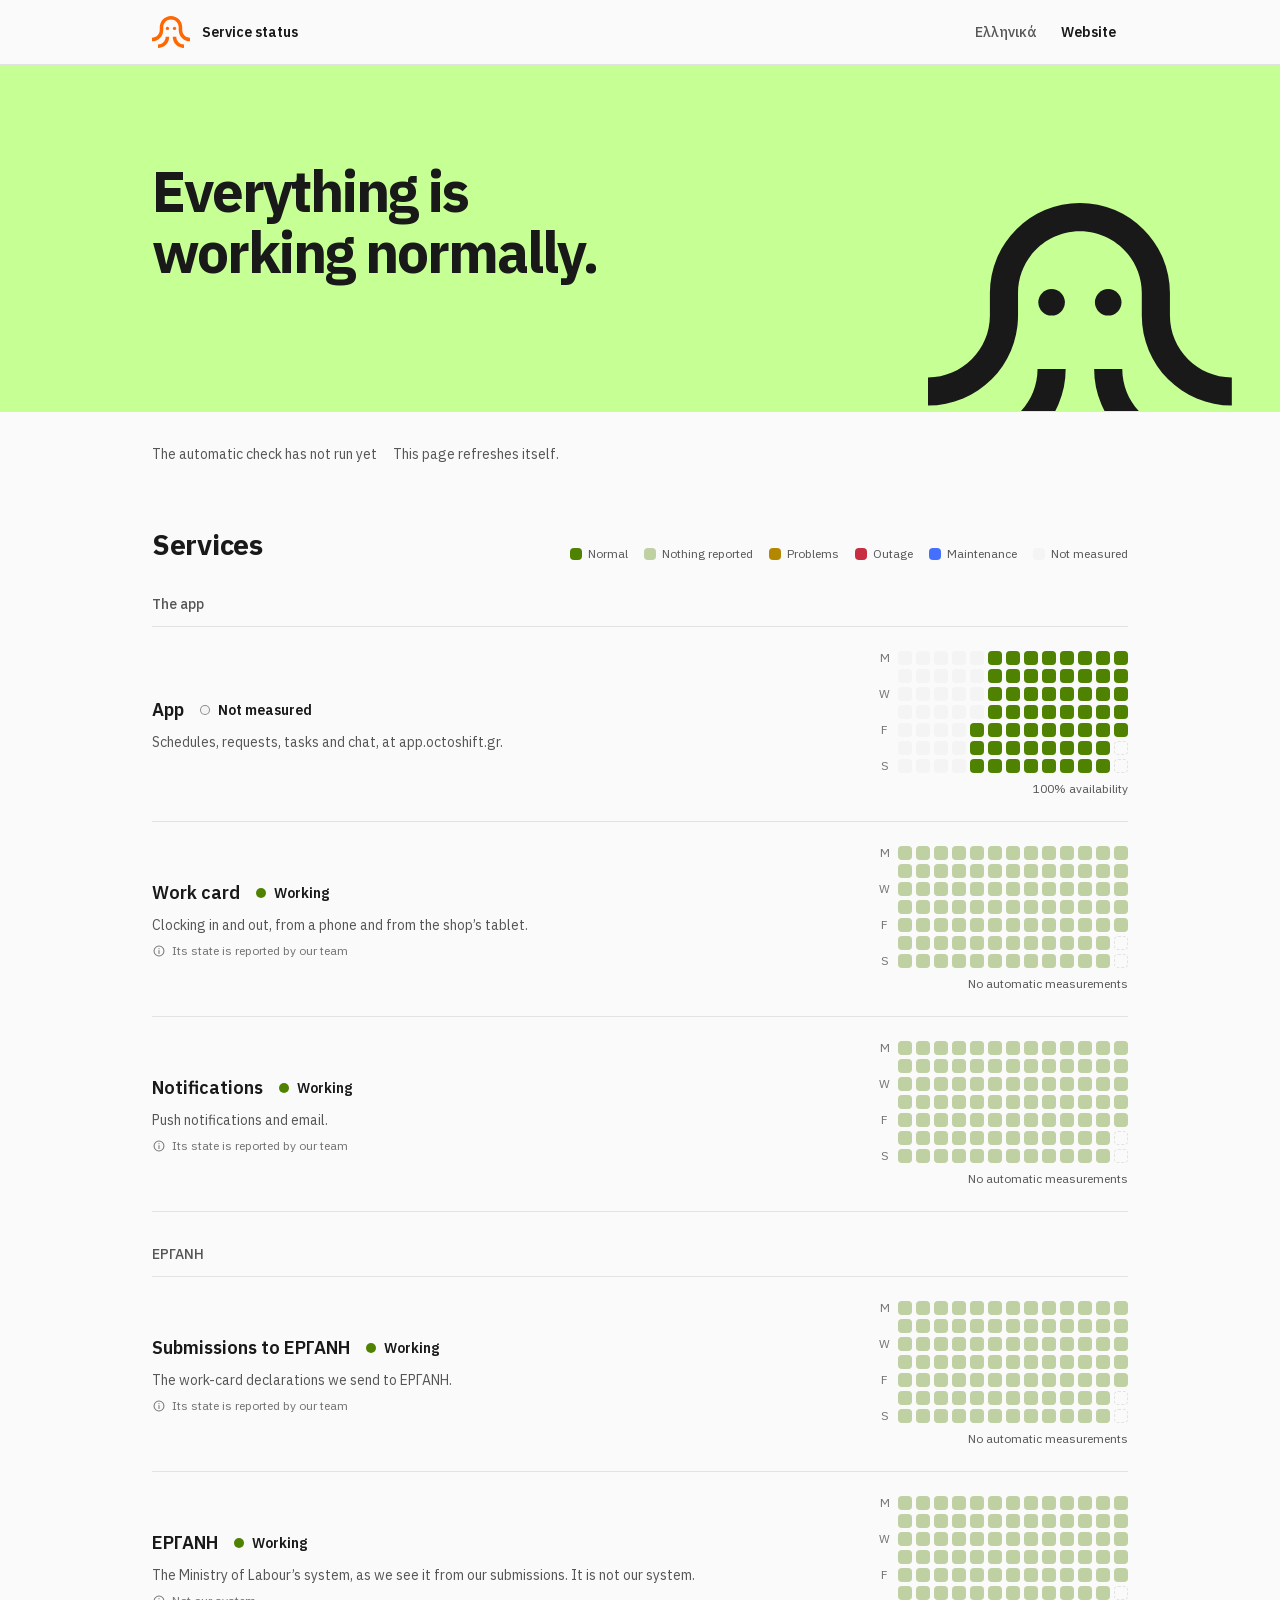
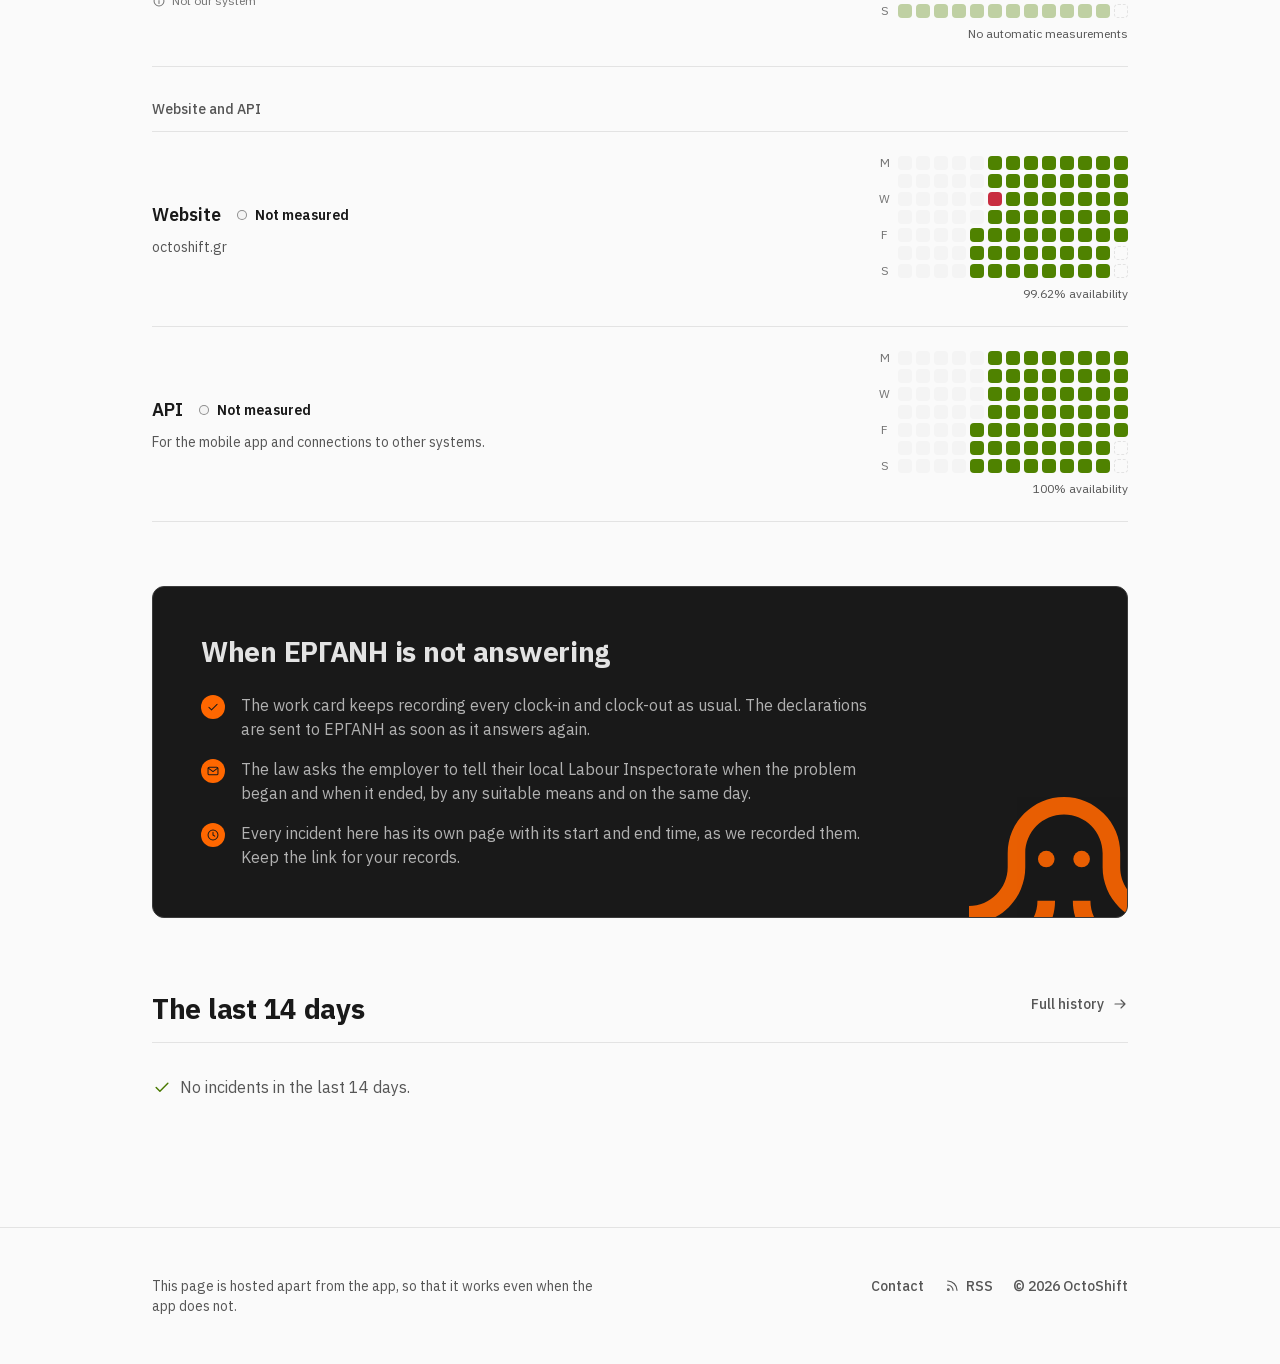
==== commit bf3e0509: "Publish the status page" ====
--- a/en/index.html
+++ b/en/index.html
@@ -103,8 +103,8 @@
 
     <div class="mx-auto flex max-w-5xl flex-col gap-16 px-4 pt-8 sm:px-6">
         <p class="text-text-muted flex flex-wrap items-center gap-x-4 gap-y-1 text-sm">
-            <span data-checked-at="2026-11-27T02:39:08+00:00">
-                                    Last checked 27 November 2026, 04:39
+            <span data-checked-at="">
+                                    The automatic check has not run yet
                             </span>
             <span class="hidden in-[.js]:inline">This page refreshes itself.</span>
         </p>
@@ -134,9 +134,9 @@
                             <div class="flex flex-col gap-2 md:col-span-7">
                                 <div class="flex flex-wrap items-center gap-x-4 gap-y-2">
                                     <h4 class="text-lg font-semibold">App</h4>
-                                    <span data-state-pill data-state="operational" class="group/state inline-flex items-center gap-2 text-sm font-semibold whitespace-nowrap">
-    <span aria-hidden="true" data-state="operational" class="data-[state=operational]:bg-success data-[state=maintenance]:bg-info data-[state=degraded]:bg-warning data-[state=partial]:bg-warning data-[state=outage]:bg-danger data-[state=unknown]:bg-surface-sunken data-[state=unknown]:ring-border-strong data-[state=unknown]:ring-1 data-[state=unknown]:ring-inset size-2.5 shrink-0 rounded-full"></span>
-    <span data-state-label>Working</span>
+                                    <span data-state-pill data-state="unknown" class="group/state inline-flex items-center gap-2 text-sm font-semibold whitespace-nowrap">
+    <span aria-hidden="true" data-state="unknown" class="data-[state=operational]:bg-success data-[state=maintenance]:bg-info data-[state=degraded]:bg-warning data-[state=partial]:bg-warning data-[state=outage]:bg-danger data-[state=unknown]:bg-surface-sunken data-[state=unknown]:ring-border-strong data-[state=unknown]:ring-1 data-[state=unknown]:ring-inset size-2.5 shrink-0 rounded-full"></span>
+    <span data-state-label>Not measured</span>
 </span>
                                 </div>
                                 <p class="text-text-muted max-w-xl text-sm text-pretty">
@@ -1251,9 +1251,9 @@
                             <div class="flex flex-col gap-2 md:col-span-7">
                                 <div class="flex flex-wrap items-center gap-x-4 gap-y-2">
                                     <h4 class="text-lg font-semibold">Website</h4>
-                                    <span data-state-pill data-state="operational" class="group/state inline-flex items-center gap-2 text-sm font-semibold whitespace-nowrap">
-    <span aria-hidden="true" data-state="operational" class="data-[state=operational]:bg-success data-[state=maintenance]:bg-info data-[state=degraded]:bg-warning data-[state=partial]:bg-warning data-[state=outage]:bg-danger data-[state=unknown]:bg-surface-sunken data-[state=unknown]:ring-border-strong data-[state=unknown]:ring-1 data-[state=unknown]:ring-inset size-2.5 shrink-0 rounded-full"></span>
-    <span data-state-label>Working</span>
+                                    <span data-state-pill data-state="unknown" class="group/state inline-flex items-center gap-2 text-sm font-semibold whitespace-nowrap">
+    <span aria-hidden="true" data-state="unknown" class="data-[state=operational]:bg-success data-[state=maintenance]:bg-info data-[state=degraded]:bg-warning data-[state=partial]:bg-warning data-[state=outage]:bg-danger data-[state=unknown]:bg-surface-sunken data-[state=unknown]:ring-border-strong data-[state=unknown]:ring-1 data-[state=unknown]:ring-inset size-2.5 shrink-0 rounded-full"></span>
+    <span data-state-label>Not measured</span>
 </span>
                                 </div>
                                 <p class="text-text-muted max-w-xl text-sm text-pretty">
@@ -1468,9 +1468,9 @@
                             <div class="flex flex-col gap-2 md:col-span-7">
                                 <div class="flex flex-wrap items-center gap-x-4 gap-y-2">
                                     <h4 class="text-lg font-semibold">API</h4>
-                                    <span data-state-pill data-state="operational" class="group/state inline-flex items-center gap-2 text-sm font-semibold whitespace-nowrap">
-    <span aria-hidden="true" data-state="operational" class="data-[state=operational]:bg-success data-[state=maintenance]:bg-info data-[state=degraded]:bg-warning data-[state=partial]:bg-warning data-[state=outage]:bg-danger data-[state=unknown]:bg-surface-sunken data-[state=unknown]:ring-border-strong data-[state=unknown]:ring-1 data-[state=unknown]:ring-inset size-2.5 shrink-0 rounded-full"></span>
-    <span data-state-label>Working</span>
+                                    <span data-state-pill data-state="unknown" class="group/state inline-flex items-center gap-2 text-sm font-semibold whitespace-nowrap">
+    <span aria-hidden="true" data-state="unknown" class="data-[state=operational]:bg-success data-[state=maintenance]:bg-info data-[state=degraded]:bg-warning data-[state=partial]:bg-warning data-[state=outage]:bg-danger data-[state=unknown]:bg-surface-sunken data-[state=unknown]:ring-border-strong data-[state=unknown]:ring-1 data-[state=unknown]:ring-inset size-2.5 shrink-0 rounded-full"></span>
+    <span data-state-label>Not measured</span>
 </span>
                                 </div>
                                 <p class="text-text-muted max-w-xl text-sm text-pretty">
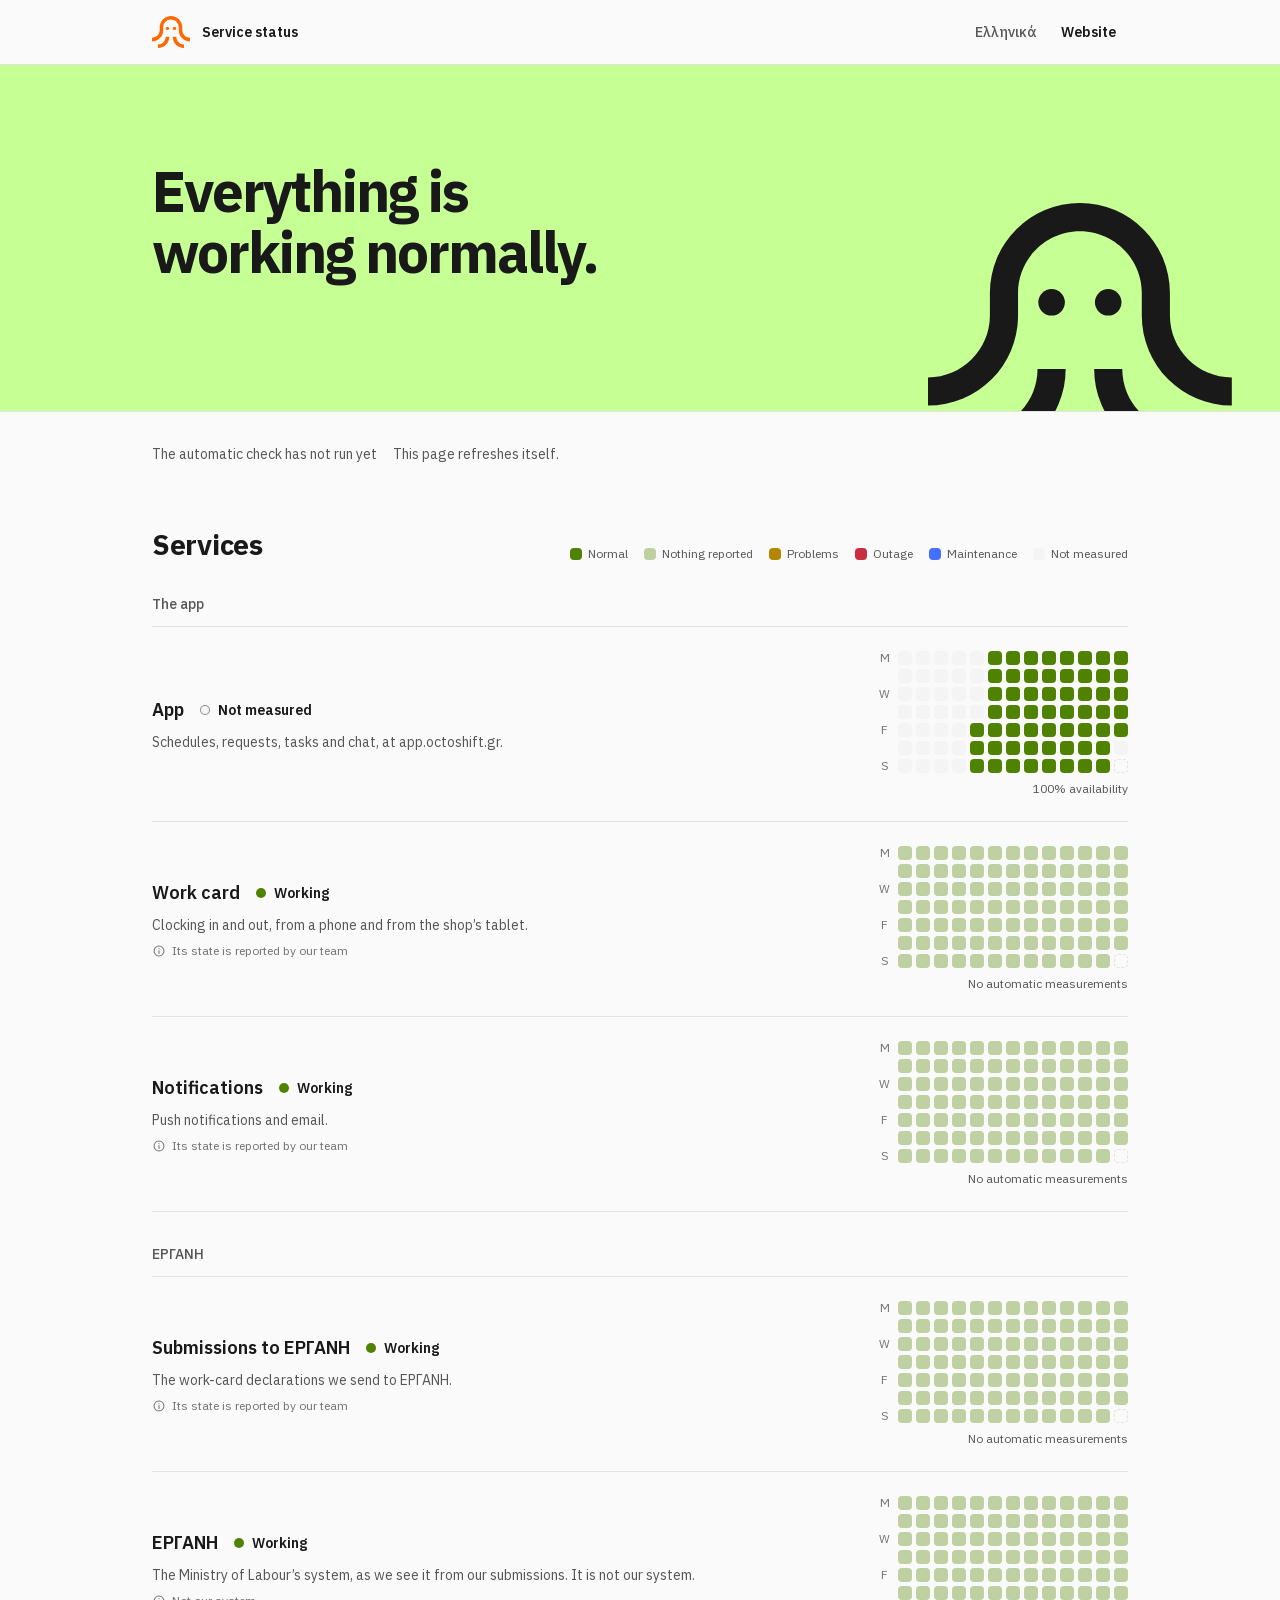
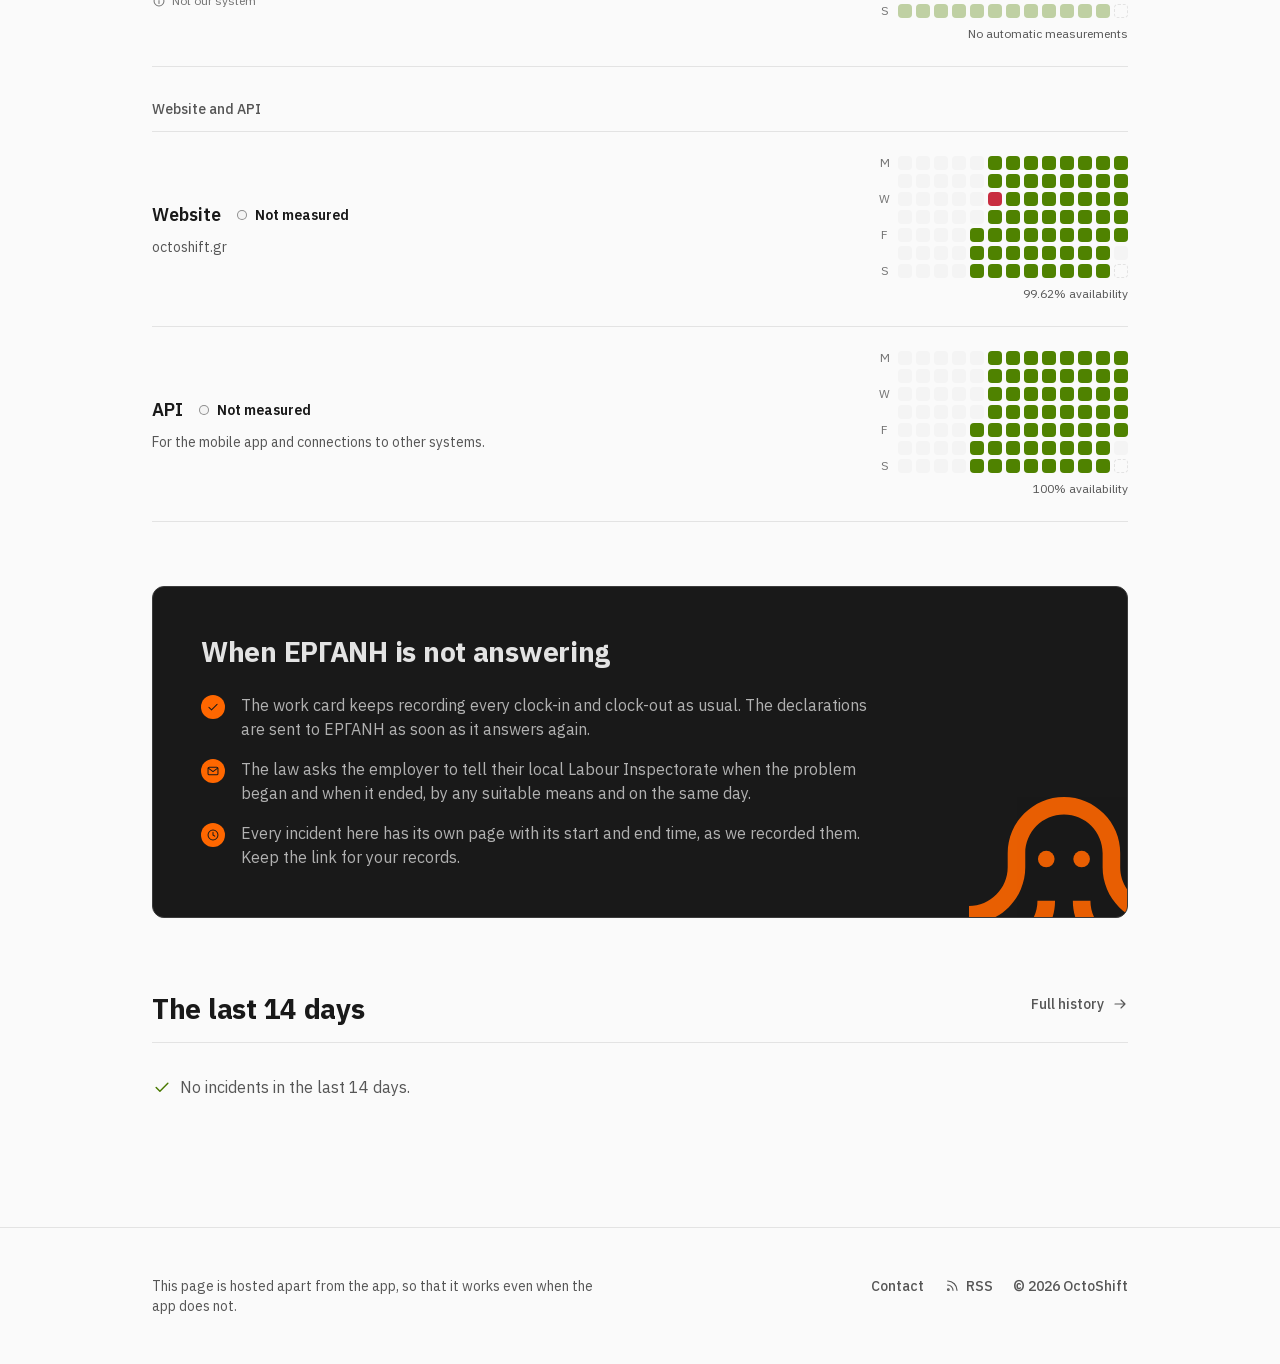
==== commit 454d5da2: "Publish the status page" ====
--- a/en/index.html
+++ b/en/index.html
@@ -335,8 +335,8 @@
                    title="Thursday 26 November: 100% availability"                   class="data-[level=ok]:bg-success data-[level=quiet]:bg-success/35 data-[level=dip]:bg-warning/55 data-[level=degraded]:bg-warning data-[level=outage]:bg-danger data-[level=maintenance]:bg-info data-[level=none]:bg-surface-sunken data-[level=future]:border data-[level=future]:border-dashed data-[level=future]:border-border size-3.5 rounded-xs"></span>
                                 <span data-day="2026-11-27" data-level="ok" data-declared="none"
                    title="Friday 27 November: 100% availability"                   class="data-[level=ok]:bg-success data-[level=quiet]:bg-success/35 data-[level=dip]:bg-warning/55 data-[level=degraded]:bg-warning data-[level=outage]:bg-danger data-[level=maintenance]:bg-info data-[level=none]:bg-surface-sunken data-[level=future]:border data-[level=future]:border-dashed data-[level=future]:border-border size-3.5 rounded-xs"></span>
-                                <span data-day="2026-11-28" data-level="future" data-declared="none"
-                                    class="data-[level=ok]:bg-success data-[level=quiet]:bg-success/35 data-[level=dip]:bg-warning/55 data-[level=degraded]:bg-warning data-[level=outage]:bg-danger data-[level=maintenance]:bg-info data-[level=none]:bg-surface-sunken data-[level=future]:border data-[level=future]:border-dashed data-[level=future]:border-border size-3.5 rounded-xs"></span>
+                                <span data-day="2026-11-28" data-level="none" data-declared="none"
+                   title="Saturday 28 November: not measured"                   class="data-[level=ok]:bg-success data-[level=quiet]:bg-success/35 data-[level=dip]:bg-warning/55 data-[level=degraded]:bg-warning data-[level=outage]:bg-danger data-[level=maintenance]:bg-info data-[level=none]:bg-surface-sunken data-[level=future]:border data-[level=future]:border-dashed data-[level=future]:border-border size-3.5 rounded-xs"></span>
                                 <span data-day="2026-11-29" data-level="future" data-declared="none"
                                     class="data-[level=ok]:bg-success data-[level=quiet]:bg-success/35 data-[level=dip]:bg-warning/55 data-[level=degraded]:bg-warning data-[level=outage]:bg-danger data-[level=maintenance]:bg-info data-[level=none]:bg-surface-sunken data-[level=future]:border data-[level=future]:border-dashed data-[level=future]:border-border size-3.5 rounded-xs"></span>
             </div>
@@ -558,8 +558,8 @@
                    title="Thursday 26 November: no incidents"                   class="data-[level=ok]:bg-success data-[level=quiet]:bg-success/35 data-[level=dip]:bg-warning/55 data-[level=degraded]:bg-warning data-[level=outage]:bg-danger data-[level=maintenance]:bg-info data-[level=none]:bg-surface-sunken data-[level=future]:border data-[level=future]:border-dashed data-[level=future]:border-border size-3.5 rounded-xs"></span>
                                 <span data-day="2026-11-27" data-level="quiet" data-declared="none"
                    title="Friday 27 November: no incidents"                   class="data-[level=ok]:bg-success data-[level=quiet]:bg-success/35 data-[level=dip]:bg-warning/55 data-[level=degraded]:bg-warning data-[level=outage]:bg-danger data-[level=maintenance]:bg-info data-[level=none]:bg-surface-sunken data-[level=future]:border data-[level=future]:border-dashed data-[level=future]:border-border size-3.5 rounded-xs"></span>
-                                <span data-day="2026-11-28" data-level="future" data-declared="none"
-                                    class="data-[level=ok]:bg-success data-[level=quiet]:bg-success/35 data-[level=dip]:bg-warning/55 data-[level=degraded]:bg-warning data-[level=outage]:bg-danger data-[level=maintenance]:bg-info data-[level=none]:bg-surface-sunken data-[level=future]:border data-[level=future]:border-dashed data-[level=future]:border-border size-3.5 rounded-xs"></span>
+                                <span data-day="2026-11-28" data-level="quiet" data-declared="none"
+                   title="Saturday 28 November: no incidents"                   class="data-[level=ok]:bg-success data-[level=quiet]:bg-success/35 data-[level=dip]:bg-warning/55 data-[level=degraded]:bg-warning data-[level=outage]:bg-danger data-[level=maintenance]:bg-info data-[level=none]:bg-surface-sunken data-[level=future]:border data-[level=future]:border-dashed data-[level=future]:border-border size-3.5 rounded-xs"></span>
                                 <span data-day="2026-11-29" data-level="future" data-declared="none"
                                     class="data-[level=ok]:bg-success data-[level=quiet]:bg-success/35 data-[level=dip]:bg-warning/55 data-[level=degraded]:bg-warning data-[level=outage]:bg-danger data-[level=maintenance]:bg-info data-[level=none]:bg-surface-sunken data-[level=future]:border data-[level=future]:border-dashed data-[level=future]:border-border size-3.5 rounded-xs"></span>
             </div>
@@ -781,8 +781,8 @@
                    title="Thursday 26 November: no incidents"                   class="data-[level=ok]:bg-success data-[level=quiet]:bg-success/35 data-[level=dip]:bg-warning/55 data-[level=degraded]:bg-warning data-[level=outage]:bg-danger data-[level=maintenance]:bg-info data-[level=none]:bg-surface-sunken data-[level=future]:border data-[level=future]:border-dashed data-[level=future]:border-border size-3.5 rounded-xs"></span>
                                 <span data-day="2026-11-27" data-level="quiet" data-declared="none"
                    title="Friday 27 November: no incidents"                   class="data-[level=ok]:bg-success data-[level=quiet]:bg-success/35 data-[level=dip]:bg-warning/55 data-[level=degraded]:bg-warning data-[level=outage]:bg-danger data-[level=maintenance]:bg-info data-[level=none]:bg-surface-sunken data-[level=future]:border data-[level=future]:border-dashed data-[level=future]:border-border size-3.5 rounded-xs"></span>
-                                <span data-day="2026-11-28" data-level="future" data-declared="none"
-                                    class="data-[level=ok]:bg-success data-[level=quiet]:bg-success/35 data-[level=dip]:bg-warning/55 data-[level=degraded]:bg-warning data-[level=outage]:bg-danger data-[level=maintenance]:bg-info data-[level=none]:bg-surface-sunken data-[level=future]:border data-[level=future]:border-dashed data-[level=future]:border-border size-3.5 rounded-xs"></span>
+                                <span data-day="2026-11-28" data-level="quiet" data-declared="none"
+                   title="Saturday 28 November: no incidents"                   class="data-[level=ok]:bg-success data-[level=quiet]:bg-success/35 data-[level=dip]:bg-warning/55 data-[level=degraded]:bg-warning data-[level=outage]:bg-danger data-[level=maintenance]:bg-info data-[level=none]:bg-surface-sunken data-[level=future]:border data-[level=future]:border-dashed data-[level=future]:border-border size-3.5 rounded-xs"></span>
                                 <span data-day="2026-11-29" data-level="future" data-declared="none"
                                     class="data-[level=ok]:bg-success data-[level=quiet]:bg-success/35 data-[level=dip]:bg-warning/55 data-[level=degraded]:bg-warning data-[level=outage]:bg-danger data-[level=maintenance]:bg-info data-[level=none]:bg-surface-sunken data-[level=future]:border data-[level=future]:border-dashed data-[level=future]:border-border size-3.5 rounded-xs"></span>
             </div>
@@ -1008,8 +1008,8 @@
                    title="Thursday 26 November: no incidents"                   class="data-[level=ok]:bg-success data-[level=quiet]:bg-success/35 data-[level=dip]:bg-warning/55 data-[level=degraded]:bg-warning data-[level=outage]:bg-danger data-[level=maintenance]:bg-info data-[level=none]:bg-surface-sunken data-[level=future]:border data-[level=future]:border-dashed data-[level=future]:border-border size-3.5 rounded-xs"></span>
                                 <span data-day="2026-11-27" data-level="quiet" data-declared="none"
                    title="Friday 27 November: no incidents"                   class="data-[level=ok]:bg-success data-[level=quiet]:bg-success/35 data-[level=dip]:bg-warning/55 data-[level=degraded]:bg-warning data-[level=outage]:bg-danger data-[level=maintenance]:bg-info data-[level=none]:bg-surface-sunken data-[level=future]:border data-[level=future]:border-dashed data-[level=future]:border-border size-3.5 rounded-xs"></span>
-                                <span data-day="2026-11-28" data-level="future" data-declared="none"
-                                    class="data-[level=ok]:bg-success data-[level=quiet]:bg-success/35 data-[level=dip]:bg-warning/55 data-[level=degraded]:bg-warning data-[level=outage]:bg-danger data-[level=maintenance]:bg-info data-[level=none]:bg-surface-sunken data-[level=future]:border data-[level=future]:border-dashed data-[level=future]:border-border size-3.5 rounded-xs"></span>
+                                <span data-day="2026-11-28" data-level="quiet" data-declared="none"
+                   title="Saturday 28 November: no incidents"                   class="data-[level=ok]:bg-success data-[level=quiet]:bg-success/35 data-[level=dip]:bg-warning/55 data-[level=degraded]:bg-warning data-[level=outage]:bg-danger data-[level=maintenance]:bg-info data-[level=none]:bg-surface-sunken data-[level=future]:border data-[level=future]:border-dashed data-[level=future]:border-border size-3.5 rounded-xs"></span>
                                 <span data-day="2026-11-29" data-level="future" data-declared="none"
                                     class="data-[level=ok]:bg-success data-[level=quiet]:bg-success/35 data-[level=dip]:bg-warning/55 data-[level=degraded]:bg-warning data-[level=outage]:bg-danger data-[level=maintenance]:bg-info data-[level=none]:bg-surface-sunken data-[level=future]:border data-[level=future]:border-dashed data-[level=future]:border-border size-3.5 rounded-xs"></span>
             </div>
@@ -1231,8 +1231,8 @@
                    title="Thursday 26 November: no incidents"                   class="data-[level=ok]:bg-success data-[level=quiet]:bg-success/35 data-[level=dip]:bg-warning/55 data-[level=degraded]:bg-warning data-[level=outage]:bg-danger data-[level=maintenance]:bg-info data-[level=none]:bg-surface-sunken data-[level=future]:border data-[level=future]:border-dashed data-[level=future]:border-border size-3.5 rounded-xs"></span>
                                 <span data-day="2026-11-27" data-level="quiet" data-declared="none"
                    title="Friday 27 November: no incidents"                   class="data-[level=ok]:bg-success data-[level=quiet]:bg-success/35 data-[level=dip]:bg-warning/55 data-[level=degraded]:bg-warning data-[level=outage]:bg-danger data-[level=maintenance]:bg-info data-[level=none]:bg-surface-sunken data-[level=future]:border data-[level=future]:border-dashed data-[level=future]:border-border size-3.5 rounded-xs"></span>
-                                <span data-day="2026-11-28" data-level="future" data-declared="none"
-                                    class="data-[level=ok]:bg-success data-[level=quiet]:bg-success/35 data-[level=dip]:bg-warning/55 data-[level=degraded]:bg-warning data-[level=outage]:bg-danger data-[level=maintenance]:bg-info data-[level=none]:bg-surface-sunken data-[level=future]:border data-[level=future]:border-dashed data-[level=future]:border-border size-3.5 rounded-xs"></span>
+                                <span data-day="2026-11-28" data-level="quiet" data-declared="none"
+                   title="Saturday 28 November: no incidents"                   class="data-[level=ok]:bg-success data-[level=quiet]:bg-success/35 data-[level=dip]:bg-warning/55 data-[level=degraded]:bg-warning data-[level=outage]:bg-danger data-[level=maintenance]:bg-info data-[level=none]:bg-surface-sunken data-[level=future]:border data-[level=future]:border-dashed data-[level=future]:border-border size-3.5 rounded-xs"></span>
                                 <span data-day="2026-11-29" data-level="future" data-declared="none"
                                     class="data-[level=ok]:bg-success data-[level=quiet]:bg-success/35 data-[level=dip]:bg-warning/55 data-[level=degraded]:bg-warning data-[level=outage]:bg-danger data-[level=maintenance]:bg-info data-[level=none]:bg-surface-sunken data-[level=future]:border data-[level=future]:border-dashed data-[level=future]:border-border size-3.5 rounded-xs"></span>
             </div>
@@ -1452,8 +1452,8 @@
                    title="Thursday 26 November: 100% availability"                   class="data-[level=ok]:bg-success data-[level=quiet]:bg-success/35 data-[level=dip]:bg-warning/55 data-[level=degraded]:bg-warning data-[level=outage]:bg-danger data-[level=maintenance]:bg-info data-[level=none]:bg-surface-sunken data-[level=future]:border data-[level=future]:border-dashed data-[level=future]:border-border size-3.5 rounded-xs"></span>
                                 <span data-day="2026-11-27" data-level="ok" data-declared="none"
                    title="Friday 27 November: 100% availability"                   class="data-[level=ok]:bg-success data-[level=quiet]:bg-success/35 data-[level=dip]:bg-warning/55 data-[level=degraded]:bg-warning data-[level=outage]:bg-danger data-[level=maintenance]:bg-info data-[level=none]:bg-surface-sunken data-[level=future]:border data-[level=future]:border-dashed data-[level=future]:border-border size-3.5 rounded-xs"></span>
-                                <span data-day="2026-11-28" data-level="future" data-declared="none"
-                                    class="data-[level=ok]:bg-success data-[level=quiet]:bg-success/35 data-[level=dip]:bg-warning/55 data-[level=degraded]:bg-warning data-[level=outage]:bg-danger data-[level=maintenance]:bg-info data-[level=none]:bg-surface-sunken data-[level=future]:border data-[level=future]:border-dashed data-[level=future]:border-border size-3.5 rounded-xs"></span>
+                                <span data-day="2026-11-28" data-level="none" data-declared="none"
+                   title="Saturday 28 November: not measured"                   class="data-[level=ok]:bg-success data-[level=quiet]:bg-success/35 data-[level=dip]:bg-warning/55 data-[level=degraded]:bg-warning data-[level=outage]:bg-danger data-[level=maintenance]:bg-info data-[level=none]:bg-surface-sunken data-[level=future]:border data-[level=future]:border-dashed data-[level=future]:border-border size-3.5 rounded-xs"></span>
                                 <span data-day="2026-11-29" data-level="future" data-declared="none"
                                     class="data-[level=ok]:bg-success data-[level=quiet]:bg-success/35 data-[level=dip]:bg-warning/55 data-[level=degraded]:bg-warning data-[level=outage]:bg-danger data-[level=maintenance]:bg-info data-[level=none]:bg-surface-sunken data-[level=future]:border data-[level=future]:border-dashed data-[level=future]:border-border size-3.5 rounded-xs"></span>
             </div>
@@ -1669,8 +1669,8 @@
                    title="Thursday 26 November: 100% availability"                   class="data-[level=ok]:bg-success data-[level=quiet]:bg-success/35 data-[level=dip]:bg-warning/55 data-[level=degraded]:bg-warning data-[level=outage]:bg-danger data-[level=maintenance]:bg-info data-[level=none]:bg-surface-sunken data-[level=future]:border data-[level=future]:border-dashed data-[level=future]:border-border size-3.5 rounded-xs"></span>
                                 <span data-day="2026-11-27" data-level="ok" data-declared="none"
                    title="Friday 27 November: 100% availability"                   class="data-[level=ok]:bg-success data-[level=quiet]:bg-success/35 data-[level=dip]:bg-warning/55 data-[level=degraded]:bg-warning data-[level=outage]:bg-danger data-[level=maintenance]:bg-info data-[level=none]:bg-surface-sunken data-[level=future]:border data-[level=future]:border-dashed data-[level=future]:border-border size-3.5 rounded-xs"></span>
-                                <span data-day="2026-11-28" data-level="future" data-declared="none"
-                                    class="data-[level=ok]:bg-success data-[level=quiet]:bg-success/35 data-[level=dip]:bg-warning/55 data-[level=degraded]:bg-warning data-[level=outage]:bg-danger data-[level=maintenance]:bg-info data-[level=none]:bg-surface-sunken data-[level=future]:border data-[level=future]:border-dashed data-[level=future]:border-border size-3.5 rounded-xs"></span>
+                                <span data-day="2026-11-28" data-level="none" data-declared="none"
+                   title="Saturday 28 November: not measured"                   class="data-[level=ok]:bg-success data-[level=quiet]:bg-success/35 data-[level=dip]:bg-warning/55 data-[level=degraded]:bg-warning data-[level=outage]:bg-danger data-[level=maintenance]:bg-info data-[level=none]:bg-surface-sunken data-[level=future]:border data-[level=future]:border-dashed data-[level=future]:border-border size-3.5 rounded-xs"></span>
                                 <span data-day="2026-11-29" data-level="future" data-declared="none"
                                     class="data-[level=ok]:bg-success data-[level=quiet]:bg-success/35 data-[level=dip]:bg-warning/55 data-[level=degraded]:bg-warning data-[level=outage]:bg-danger data-[level=maintenance]:bg-info data-[level=none]:bg-surface-sunken data-[level=future]:border data-[level=future]:border-dashed data-[level=future]:border-border size-3.5 rounded-xs"></span>
             </div>
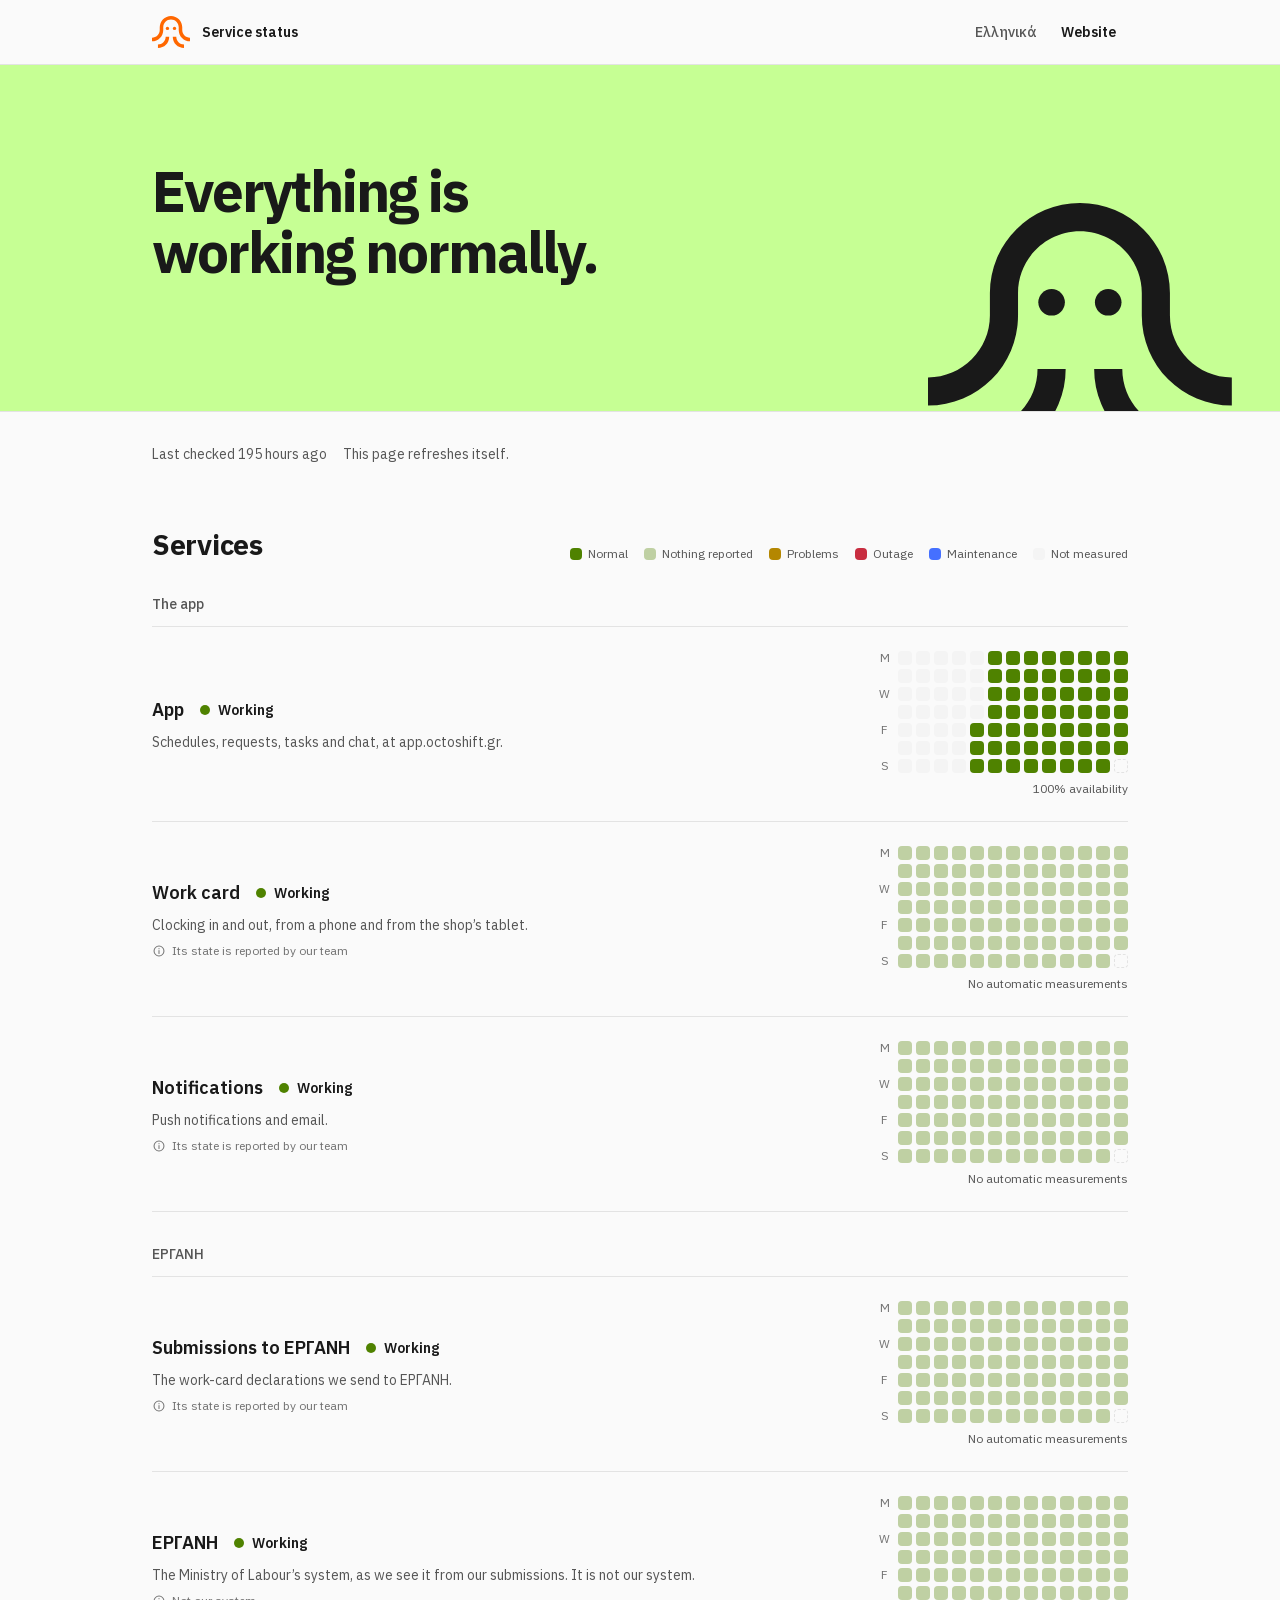
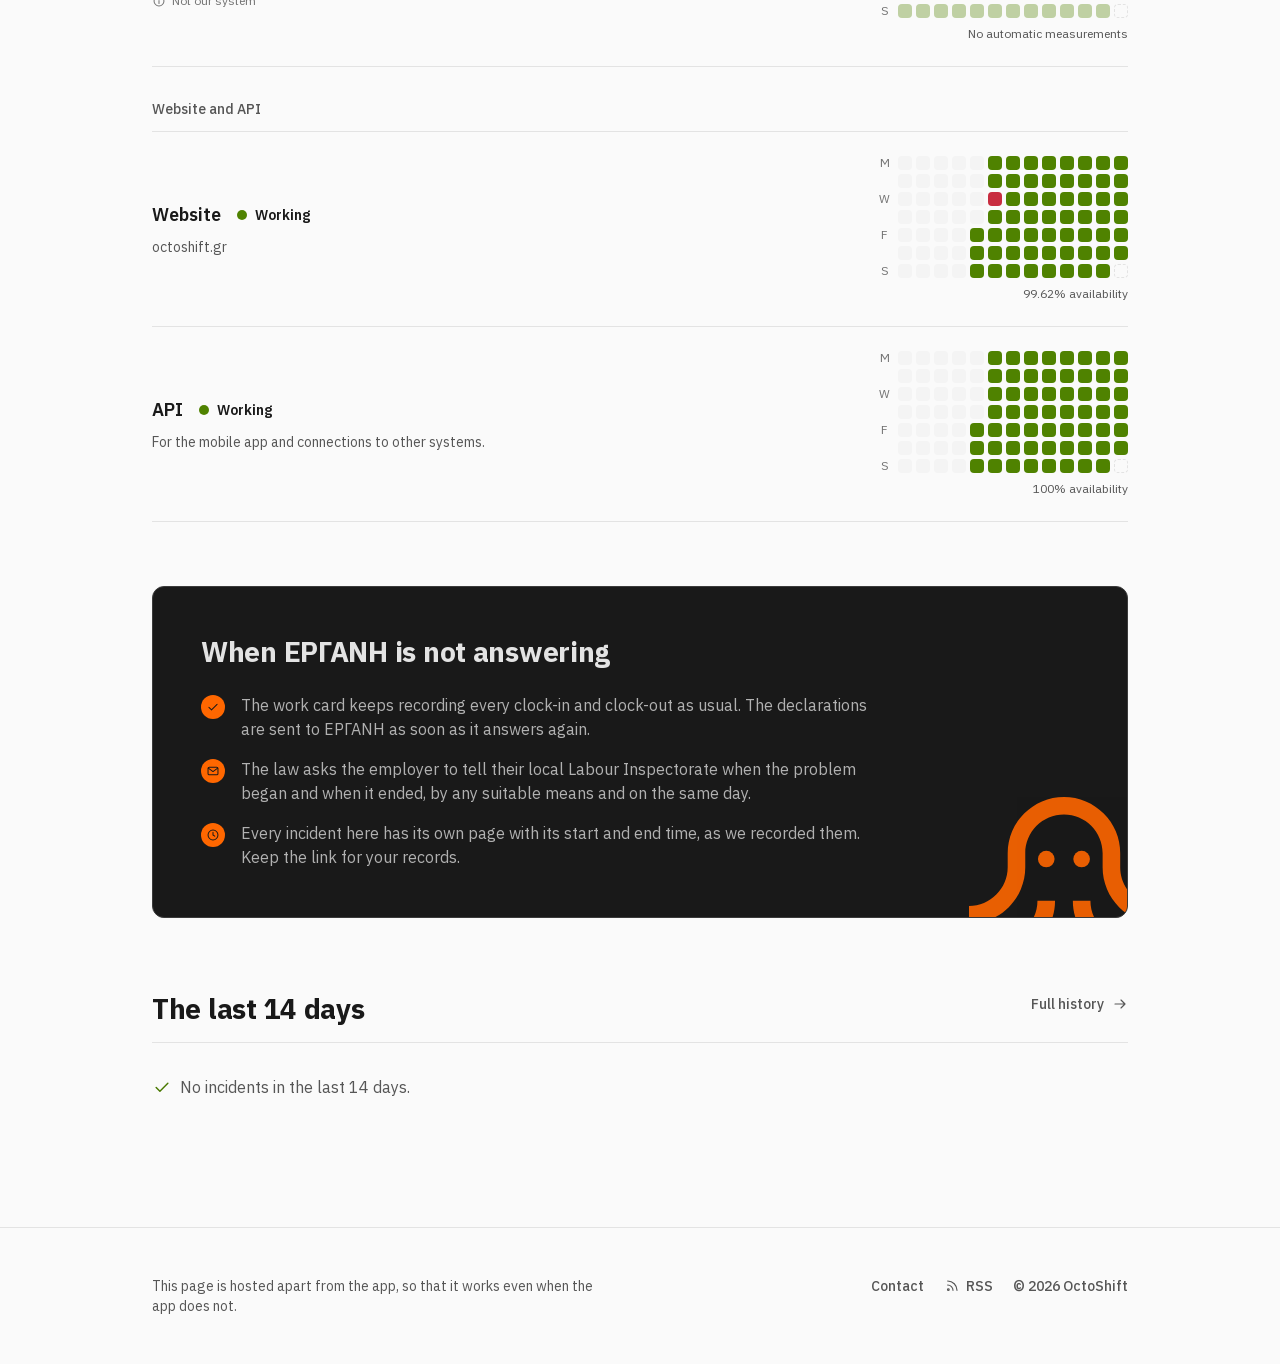
==== commit 578e0ed0: "Publish the status page" ====
--- a/en/index.html
+++ b/en/index.html
@@ -103,8 +103,8 @@
 
     <div class="mx-auto flex max-w-5xl flex-col gap-16 px-4 pt-8 sm:px-6">
         <p class="text-text-muted flex flex-wrap items-center gap-x-4 gap-y-1 text-sm">
-            <span data-checked-at="">
-                                    The automatic check has not run yet
+            <span data-checked-at="2026-11-28T02:36:07+00:00">
+                                    Last checked 28 November 2026, 04:36
                             </span>
             <span class="hidden in-[.js]:inline">This page refreshes itself.</span>
         </p>
@@ -134,9 +134,9 @@
                             <div class="flex flex-col gap-2 md:col-span-7">
                                 <div class="flex flex-wrap items-center gap-x-4 gap-y-2">
                                     <h4 class="text-lg font-semibold">App</h4>
-                                    <span data-state-pill data-state="unknown" class="group/state inline-flex items-center gap-2 text-sm font-semibold whitespace-nowrap">
-    <span aria-hidden="true" data-state="unknown" class="data-[state=operational]:bg-success data-[state=maintenance]:bg-info data-[state=degraded]:bg-warning data-[state=partial]:bg-warning data-[state=outage]:bg-danger data-[state=unknown]:bg-surface-sunken data-[state=unknown]:ring-border-strong data-[state=unknown]:ring-1 data-[state=unknown]:ring-inset size-2.5 shrink-0 rounded-full"></span>
-    <span data-state-label>Not measured</span>
+                                    <span data-state-pill data-state="operational" class="group/state inline-flex items-center gap-2 text-sm font-semibold whitespace-nowrap">
+    <span aria-hidden="true" data-state="operational" class="data-[state=operational]:bg-success data-[state=maintenance]:bg-info data-[state=degraded]:bg-warning data-[state=partial]:bg-warning data-[state=outage]:bg-danger data-[state=unknown]:bg-surface-sunken data-[state=unknown]:ring-border-strong data-[state=unknown]:ring-1 data-[state=unknown]:ring-inset size-2.5 shrink-0 rounded-full"></span>
+    <span data-state-label>Working</span>
 </span>
                                 </div>
                                 <p class="text-text-muted max-w-xl text-sm text-pretty">
@@ -335,8 +335,8 @@
                    title="Thursday 26 November: 100% availability"                   class="data-[level=ok]:bg-success data-[level=quiet]:bg-success/35 data-[level=dip]:bg-warning/55 data-[level=degraded]:bg-warning data-[level=outage]:bg-danger data-[level=maintenance]:bg-info data-[level=none]:bg-surface-sunken data-[level=future]:border data-[level=future]:border-dashed data-[level=future]:border-border size-3.5 rounded-xs"></span>
                                 <span data-day="2026-11-27" data-level="ok" data-declared="none"
                    title="Friday 27 November: 100% availability"                   class="data-[level=ok]:bg-success data-[level=quiet]:bg-success/35 data-[level=dip]:bg-warning/55 data-[level=degraded]:bg-warning data-[level=outage]:bg-danger data-[level=maintenance]:bg-info data-[level=none]:bg-surface-sunken data-[level=future]:border data-[level=future]:border-dashed data-[level=future]:border-border size-3.5 rounded-xs"></span>
-                                <span data-day="2026-11-28" data-level="none" data-declared="none"
-                   title="Saturday 28 November: not measured"                   class="data-[level=ok]:bg-success data-[level=quiet]:bg-success/35 data-[level=dip]:bg-warning/55 data-[level=degraded]:bg-warning data-[level=outage]:bg-danger data-[level=maintenance]:bg-info data-[level=none]:bg-surface-sunken data-[level=future]:border data-[level=future]:border-dashed data-[level=future]:border-border size-3.5 rounded-xs"></span>
+                                <span data-day="2026-11-28" data-level="ok" data-declared="none"
+                   title="Saturday 28 November: 100% availability"                   class="data-[level=ok]:bg-success data-[level=quiet]:bg-success/35 data-[level=dip]:bg-warning/55 data-[level=degraded]:bg-warning data-[level=outage]:bg-danger data-[level=maintenance]:bg-info data-[level=none]:bg-surface-sunken data-[level=future]:border data-[level=future]:border-dashed data-[level=future]:border-border size-3.5 rounded-xs"></span>
                                 <span data-day="2026-11-29" data-level="future" data-declared="none"
                                     class="data-[level=ok]:bg-success data-[level=quiet]:bg-success/35 data-[level=dip]:bg-warning/55 data-[level=degraded]:bg-warning data-[level=outage]:bg-danger data-[level=maintenance]:bg-info data-[level=none]:bg-surface-sunken data-[level=future]:border data-[level=future]:border-dashed data-[level=future]:border-border size-3.5 rounded-xs"></span>
             </div>
@@ -1251,9 +1251,9 @@
                             <div class="flex flex-col gap-2 md:col-span-7">
                                 <div class="flex flex-wrap items-center gap-x-4 gap-y-2">
                                     <h4 class="text-lg font-semibold">Website</h4>
-                                    <span data-state-pill data-state="unknown" class="group/state inline-flex items-center gap-2 text-sm font-semibold whitespace-nowrap">
-    <span aria-hidden="true" data-state="unknown" class="data-[state=operational]:bg-success data-[state=maintenance]:bg-info data-[state=degraded]:bg-warning data-[state=partial]:bg-warning data-[state=outage]:bg-danger data-[state=unknown]:bg-surface-sunken data-[state=unknown]:ring-border-strong data-[state=unknown]:ring-1 data-[state=unknown]:ring-inset size-2.5 shrink-0 rounded-full"></span>
-    <span data-state-label>Not measured</span>
+                                    <span data-state-pill data-state="operational" class="group/state inline-flex items-center gap-2 text-sm font-semibold whitespace-nowrap">
+    <span aria-hidden="true" data-state="operational" class="data-[state=operational]:bg-success data-[state=maintenance]:bg-info data-[state=degraded]:bg-warning data-[state=partial]:bg-warning data-[state=outage]:bg-danger data-[state=unknown]:bg-surface-sunken data-[state=unknown]:ring-border-strong data-[state=unknown]:ring-1 data-[state=unknown]:ring-inset size-2.5 shrink-0 rounded-full"></span>
+    <span data-state-label>Working</span>
 </span>
                                 </div>
                                 <p class="text-text-muted max-w-xl text-sm text-pretty">
@@ -1452,8 +1452,8 @@
                    title="Thursday 26 November: 100% availability"                   class="data-[level=ok]:bg-success data-[level=quiet]:bg-success/35 data-[level=dip]:bg-warning/55 data-[level=degraded]:bg-warning data-[level=outage]:bg-danger data-[level=maintenance]:bg-info data-[level=none]:bg-surface-sunken data-[level=future]:border data-[level=future]:border-dashed data-[level=future]:border-border size-3.5 rounded-xs"></span>
                                 <span data-day="2026-11-27" data-level="ok" data-declared="none"
                    title="Friday 27 November: 100% availability"                   class="data-[level=ok]:bg-success data-[level=quiet]:bg-success/35 data-[level=dip]:bg-warning/55 data-[level=degraded]:bg-warning data-[level=outage]:bg-danger data-[level=maintenance]:bg-info data-[level=none]:bg-surface-sunken data-[level=future]:border data-[level=future]:border-dashed data-[level=future]:border-border size-3.5 rounded-xs"></span>
-                                <span data-day="2026-11-28" data-level="none" data-declared="none"
-                   title="Saturday 28 November: not measured"                   class="data-[level=ok]:bg-success data-[level=quiet]:bg-success/35 data-[level=dip]:bg-warning/55 data-[level=degraded]:bg-warning data-[level=outage]:bg-danger data-[level=maintenance]:bg-info data-[level=none]:bg-surface-sunken data-[level=future]:border data-[level=future]:border-dashed data-[level=future]:border-border size-3.5 rounded-xs"></span>
+                                <span data-day="2026-11-28" data-level="ok" data-declared="none"
+                   title="Saturday 28 November: 100% availability"                   class="data-[level=ok]:bg-success data-[level=quiet]:bg-success/35 data-[level=dip]:bg-warning/55 data-[level=degraded]:bg-warning data-[level=outage]:bg-danger data-[level=maintenance]:bg-info data-[level=none]:bg-surface-sunken data-[level=future]:border data-[level=future]:border-dashed data-[level=future]:border-border size-3.5 rounded-xs"></span>
                                 <span data-day="2026-11-29" data-level="future" data-declared="none"
                                     class="data-[level=ok]:bg-success data-[level=quiet]:bg-success/35 data-[level=dip]:bg-warning/55 data-[level=degraded]:bg-warning data-[level=outage]:bg-danger data-[level=maintenance]:bg-info data-[level=none]:bg-surface-sunken data-[level=future]:border data-[level=future]:border-dashed data-[level=future]:border-border size-3.5 rounded-xs"></span>
             </div>
@@ -1468,9 +1468,9 @@
                             <div class="flex flex-col gap-2 md:col-span-7">
                                 <div class="flex flex-wrap items-center gap-x-4 gap-y-2">
                                     <h4 class="text-lg font-semibold">API</h4>
-                                    <span data-state-pill data-state="unknown" class="group/state inline-flex items-center gap-2 text-sm font-semibold whitespace-nowrap">
-    <span aria-hidden="true" data-state="unknown" class="data-[state=operational]:bg-success data-[state=maintenance]:bg-info data-[state=degraded]:bg-warning data-[state=partial]:bg-warning data-[state=outage]:bg-danger data-[state=unknown]:bg-surface-sunken data-[state=unknown]:ring-border-strong data-[state=unknown]:ring-1 data-[state=unknown]:ring-inset size-2.5 shrink-0 rounded-full"></span>
-    <span data-state-label>Not measured</span>
+                                    <span data-state-pill data-state="operational" class="group/state inline-flex items-center gap-2 text-sm font-semibold whitespace-nowrap">
+    <span aria-hidden="true" data-state="operational" class="data-[state=operational]:bg-success data-[state=maintenance]:bg-info data-[state=degraded]:bg-warning data-[state=partial]:bg-warning data-[state=outage]:bg-danger data-[state=unknown]:bg-surface-sunken data-[state=unknown]:ring-border-strong data-[state=unknown]:ring-1 data-[state=unknown]:ring-inset size-2.5 shrink-0 rounded-full"></span>
+    <span data-state-label>Working</span>
 </span>
                                 </div>
                                 <p class="text-text-muted max-w-xl text-sm text-pretty">
@@ -1669,8 +1669,8 @@
                    title="Thursday 26 November: 100% availability"                   class="data-[level=ok]:bg-success data-[level=quiet]:bg-success/35 data-[level=dip]:bg-warning/55 data-[level=degraded]:bg-warning data-[level=outage]:bg-danger data-[level=maintenance]:bg-info data-[level=none]:bg-surface-sunken data-[level=future]:border data-[level=future]:border-dashed data-[level=future]:border-border size-3.5 rounded-xs"></span>
                                 <span data-day="2026-11-27" data-level="ok" data-declared="none"
                    title="Friday 27 November: 100% availability"                   class="data-[level=ok]:bg-success data-[level=quiet]:bg-success/35 data-[level=dip]:bg-warning/55 data-[level=degraded]:bg-warning data-[level=outage]:bg-danger data-[level=maintenance]:bg-info data-[level=none]:bg-surface-sunken data-[level=future]:border data-[level=future]:border-dashed data-[level=future]:border-border size-3.5 rounded-xs"></span>
-                                <span data-day="2026-11-28" data-level="none" data-declared="none"
-                   title="Saturday 28 November: not measured"                   class="data-[level=ok]:bg-success data-[level=quiet]:bg-success/35 data-[level=dip]:bg-warning/55 data-[level=degraded]:bg-warning data-[level=outage]:bg-danger data-[level=maintenance]:bg-info data-[level=none]:bg-surface-sunken data-[level=future]:border data-[level=future]:border-dashed data-[level=future]:border-border size-3.5 rounded-xs"></span>
+                                <span data-day="2026-11-28" data-level="ok" data-declared="none"
+                   title="Saturday 28 November: 100% availability"                   class="data-[level=ok]:bg-success data-[level=quiet]:bg-success/35 data-[level=dip]:bg-warning/55 data-[level=degraded]:bg-warning data-[level=outage]:bg-danger data-[level=maintenance]:bg-info data-[level=none]:bg-surface-sunken data-[level=future]:border data-[level=future]:border-dashed data-[level=future]:border-border size-3.5 rounded-xs"></span>
                                 <span data-day="2026-11-29" data-level="future" data-declared="none"
                                     class="data-[level=ok]:bg-success data-[level=quiet]:bg-success/35 data-[level=dip]:bg-warning/55 data-[level=degraded]:bg-warning data-[level=outage]:bg-danger data-[level=maintenance]:bg-info data-[level=none]:bg-surface-sunken data-[level=future]:border data-[level=future]:border-dashed data-[level=future]:border-border size-3.5 rounded-xs"></span>
             </div>
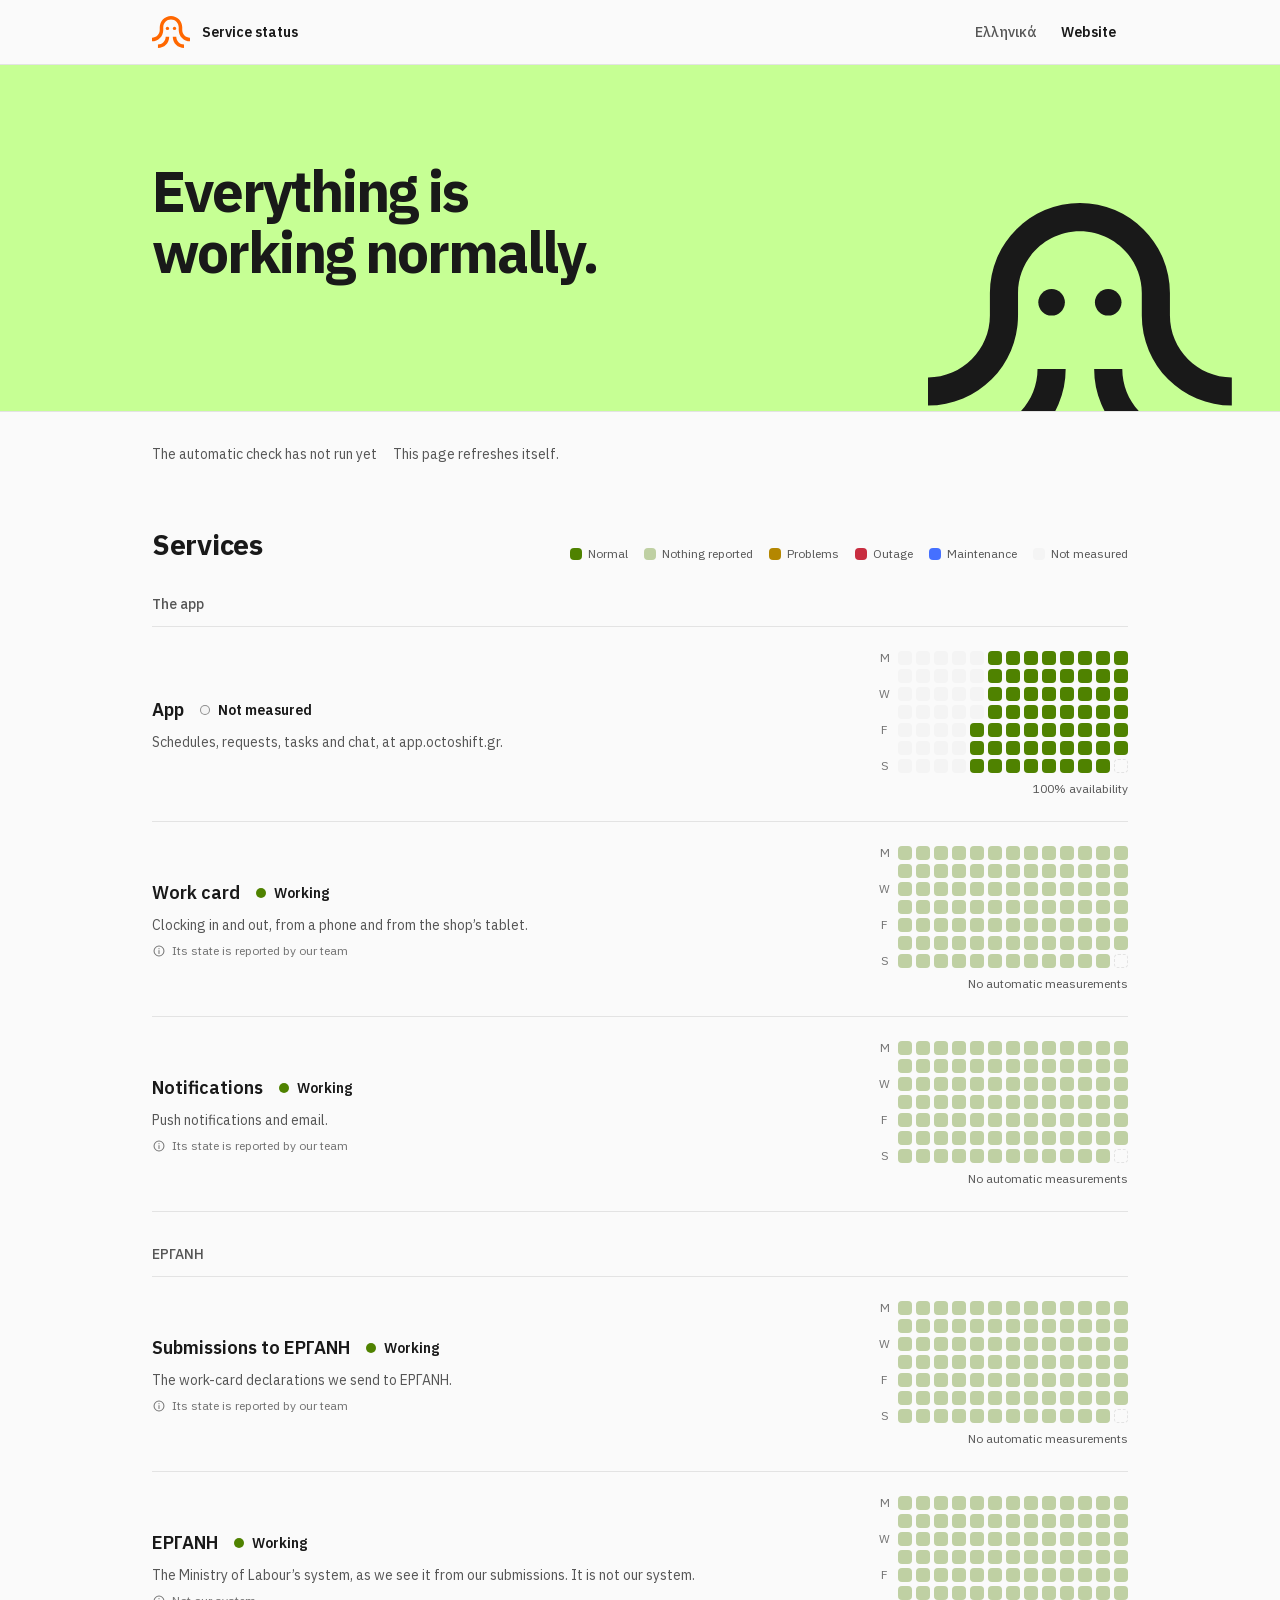
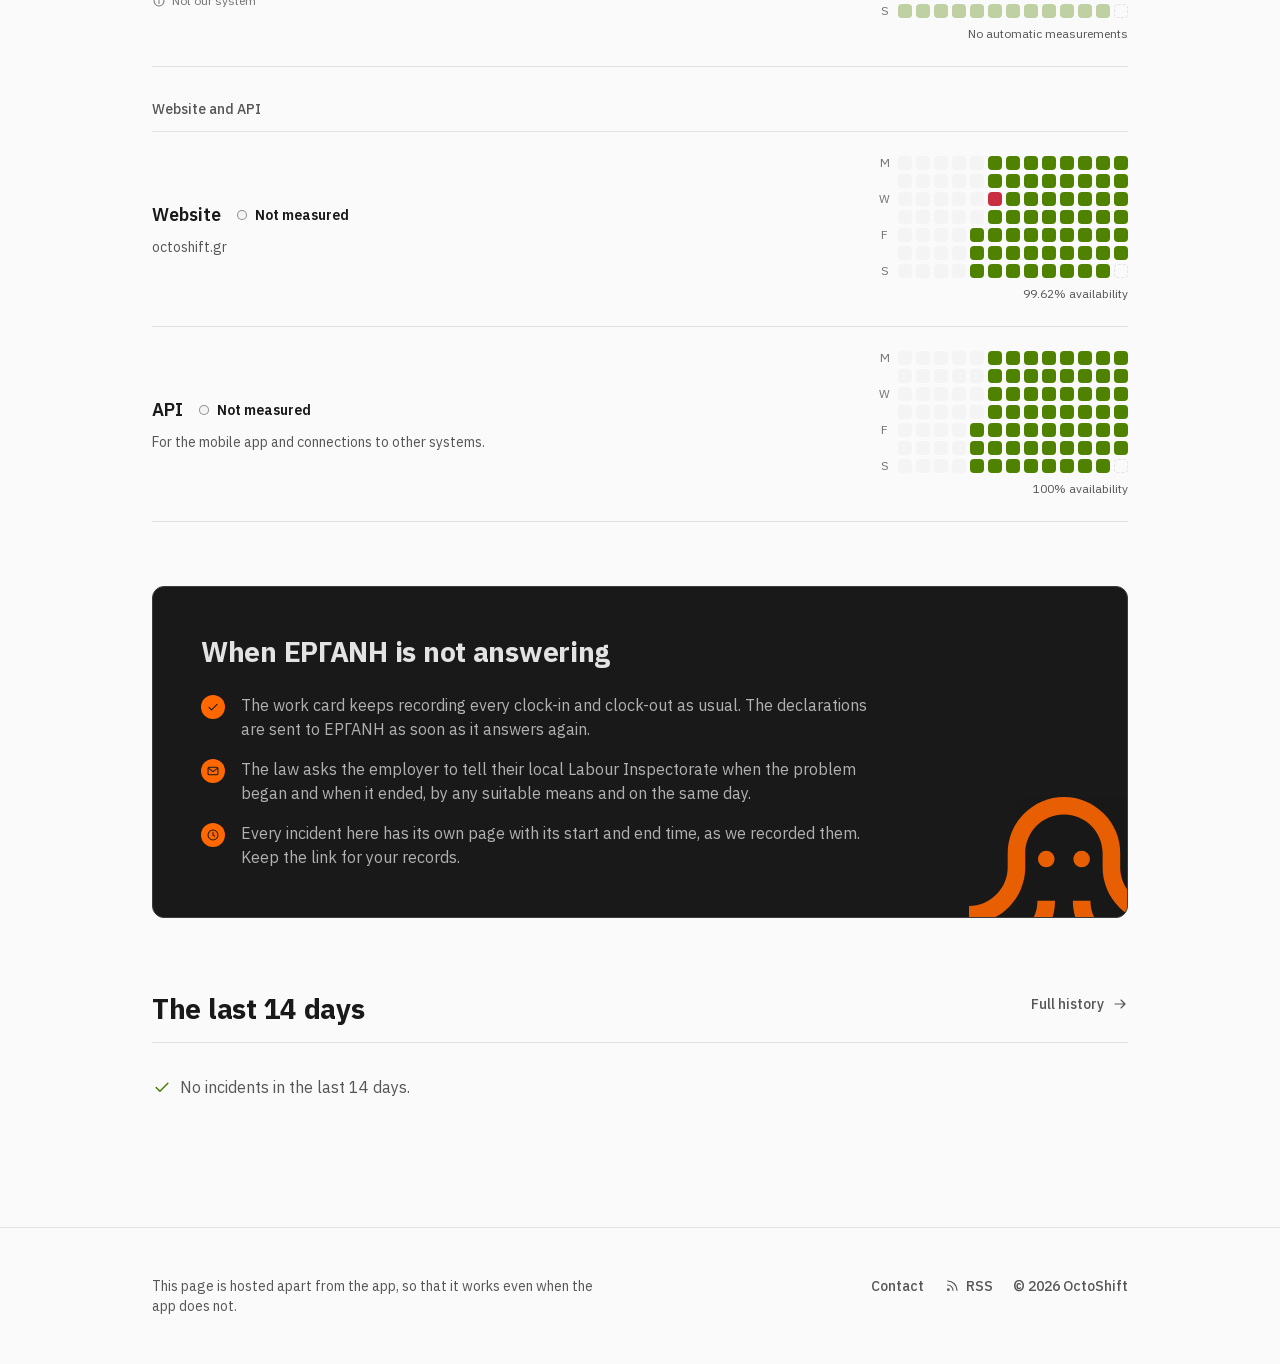
==== commit 910fc329: "Publish the status page" ====
--- a/en/index.html
+++ b/en/index.html
@@ -103,8 +103,8 @@
 
     <div class="mx-auto flex max-w-5xl flex-col gap-16 px-4 pt-8 sm:px-6">
         <p class="text-text-muted flex flex-wrap items-center gap-x-4 gap-y-1 text-sm">
-            <span data-checked-at="2026-11-28T02:36:07+00:00">
-                                    Last checked 28 November 2026, 04:36
+            <span data-checked-at="">
+                                    The automatic check has not run yet
                             </span>
             <span class="hidden in-[.js]:inline">This page refreshes itself.</span>
         </p>
@@ -134,9 +134,9 @@
                             <div class="flex flex-col gap-2 md:col-span-7">
                                 <div class="flex flex-wrap items-center gap-x-4 gap-y-2">
                                     <h4 class="text-lg font-semibold">App</h4>
-                                    <span data-state-pill data-state="operational" class="group/state inline-flex items-center gap-2 text-sm font-semibold whitespace-nowrap">
-    <span aria-hidden="true" data-state="operational" class="data-[state=operational]:bg-success data-[state=maintenance]:bg-info data-[state=degraded]:bg-warning data-[state=partial]:bg-warning data-[state=outage]:bg-danger data-[state=unknown]:bg-surface-sunken data-[state=unknown]:ring-border-strong data-[state=unknown]:ring-1 data-[state=unknown]:ring-inset size-2.5 shrink-0 rounded-full"></span>
-    <span data-state-label>Working</span>
+                                    <span data-state-pill data-state="unknown" class="group/state inline-flex items-center gap-2 text-sm font-semibold whitespace-nowrap">
+    <span aria-hidden="true" data-state="unknown" class="data-[state=operational]:bg-success data-[state=maintenance]:bg-info data-[state=degraded]:bg-warning data-[state=partial]:bg-warning data-[state=outage]:bg-danger data-[state=unknown]:bg-surface-sunken data-[state=unknown]:ring-border-strong data-[state=unknown]:ring-1 data-[state=unknown]:ring-inset size-2.5 shrink-0 rounded-full"></span>
+    <span data-state-label>Not measured</span>
 </span>
                                 </div>
                                 <p class="text-text-muted max-w-xl text-sm text-pretty">
@@ -1251,9 +1251,9 @@
                             <div class="flex flex-col gap-2 md:col-span-7">
                                 <div class="flex flex-wrap items-center gap-x-4 gap-y-2">
                                     <h4 class="text-lg font-semibold">Website</h4>
-                                    <span data-state-pill data-state="operational" class="group/state inline-flex items-center gap-2 text-sm font-semibold whitespace-nowrap">
-    <span aria-hidden="true" data-state="operational" class="data-[state=operational]:bg-success data-[state=maintenance]:bg-info data-[state=degraded]:bg-warning data-[state=partial]:bg-warning data-[state=outage]:bg-danger data-[state=unknown]:bg-surface-sunken data-[state=unknown]:ring-border-strong data-[state=unknown]:ring-1 data-[state=unknown]:ring-inset size-2.5 shrink-0 rounded-full"></span>
-    <span data-state-label>Working</span>
+                                    <span data-state-pill data-state="unknown" class="group/state inline-flex items-center gap-2 text-sm font-semibold whitespace-nowrap">
+    <span aria-hidden="true" data-state="unknown" class="data-[state=operational]:bg-success data-[state=maintenance]:bg-info data-[state=degraded]:bg-warning data-[state=partial]:bg-warning data-[state=outage]:bg-danger data-[state=unknown]:bg-surface-sunken data-[state=unknown]:ring-border-strong data-[state=unknown]:ring-1 data-[state=unknown]:ring-inset size-2.5 shrink-0 rounded-full"></span>
+    <span data-state-label>Not measured</span>
 </span>
                                 </div>
                                 <p class="text-text-muted max-w-xl text-sm text-pretty">
@@ -1468,9 +1468,9 @@
                             <div class="flex flex-col gap-2 md:col-span-7">
                                 <div class="flex flex-wrap items-center gap-x-4 gap-y-2">
                                     <h4 class="text-lg font-semibold">API</h4>
-                                    <span data-state-pill data-state="operational" class="group/state inline-flex items-center gap-2 text-sm font-semibold whitespace-nowrap">
-    <span aria-hidden="true" data-state="operational" class="data-[state=operational]:bg-success data-[state=maintenance]:bg-info data-[state=degraded]:bg-warning data-[state=partial]:bg-warning data-[state=outage]:bg-danger data-[state=unknown]:bg-surface-sunken data-[state=unknown]:ring-border-strong data-[state=unknown]:ring-1 data-[state=unknown]:ring-inset size-2.5 shrink-0 rounded-full"></span>
-    <span data-state-label>Working</span>
+                                    <span data-state-pill data-state="unknown" class="group/state inline-flex items-center gap-2 text-sm font-semibold whitespace-nowrap">
+    <span aria-hidden="true" data-state="unknown" class="data-[state=operational]:bg-success data-[state=maintenance]:bg-info data-[state=degraded]:bg-warning data-[state=partial]:bg-warning data-[state=outage]:bg-danger data-[state=unknown]:bg-surface-sunken data-[state=unknown]:ring-border-strong data-[state=unknown]:ring-1 data-[state=unknown]:ring-inset size-2.5 shrink-0 rounded-full"></span>
+    <span data-state-label>Not measured</span>
 </span>
                                 </div>
                                 <p class="text-text-muted max-w-xl text-sm text-pretty">
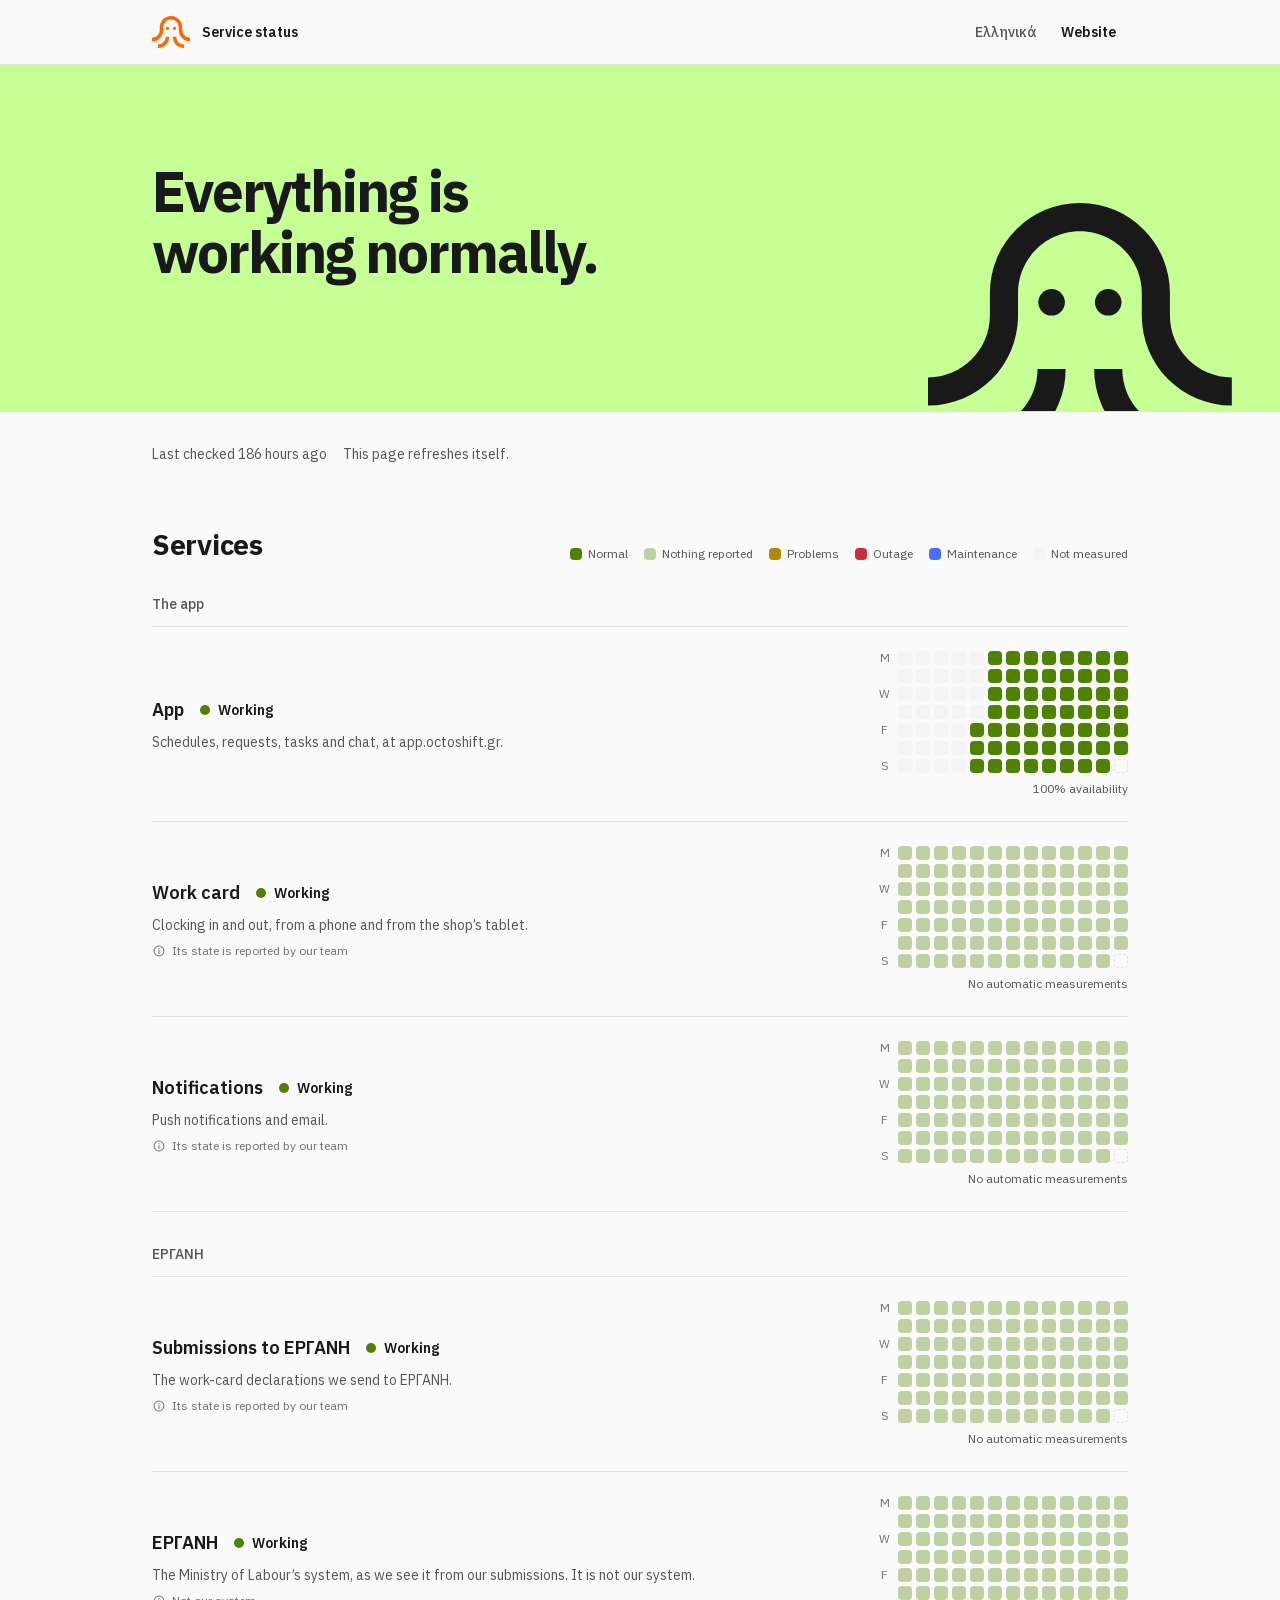
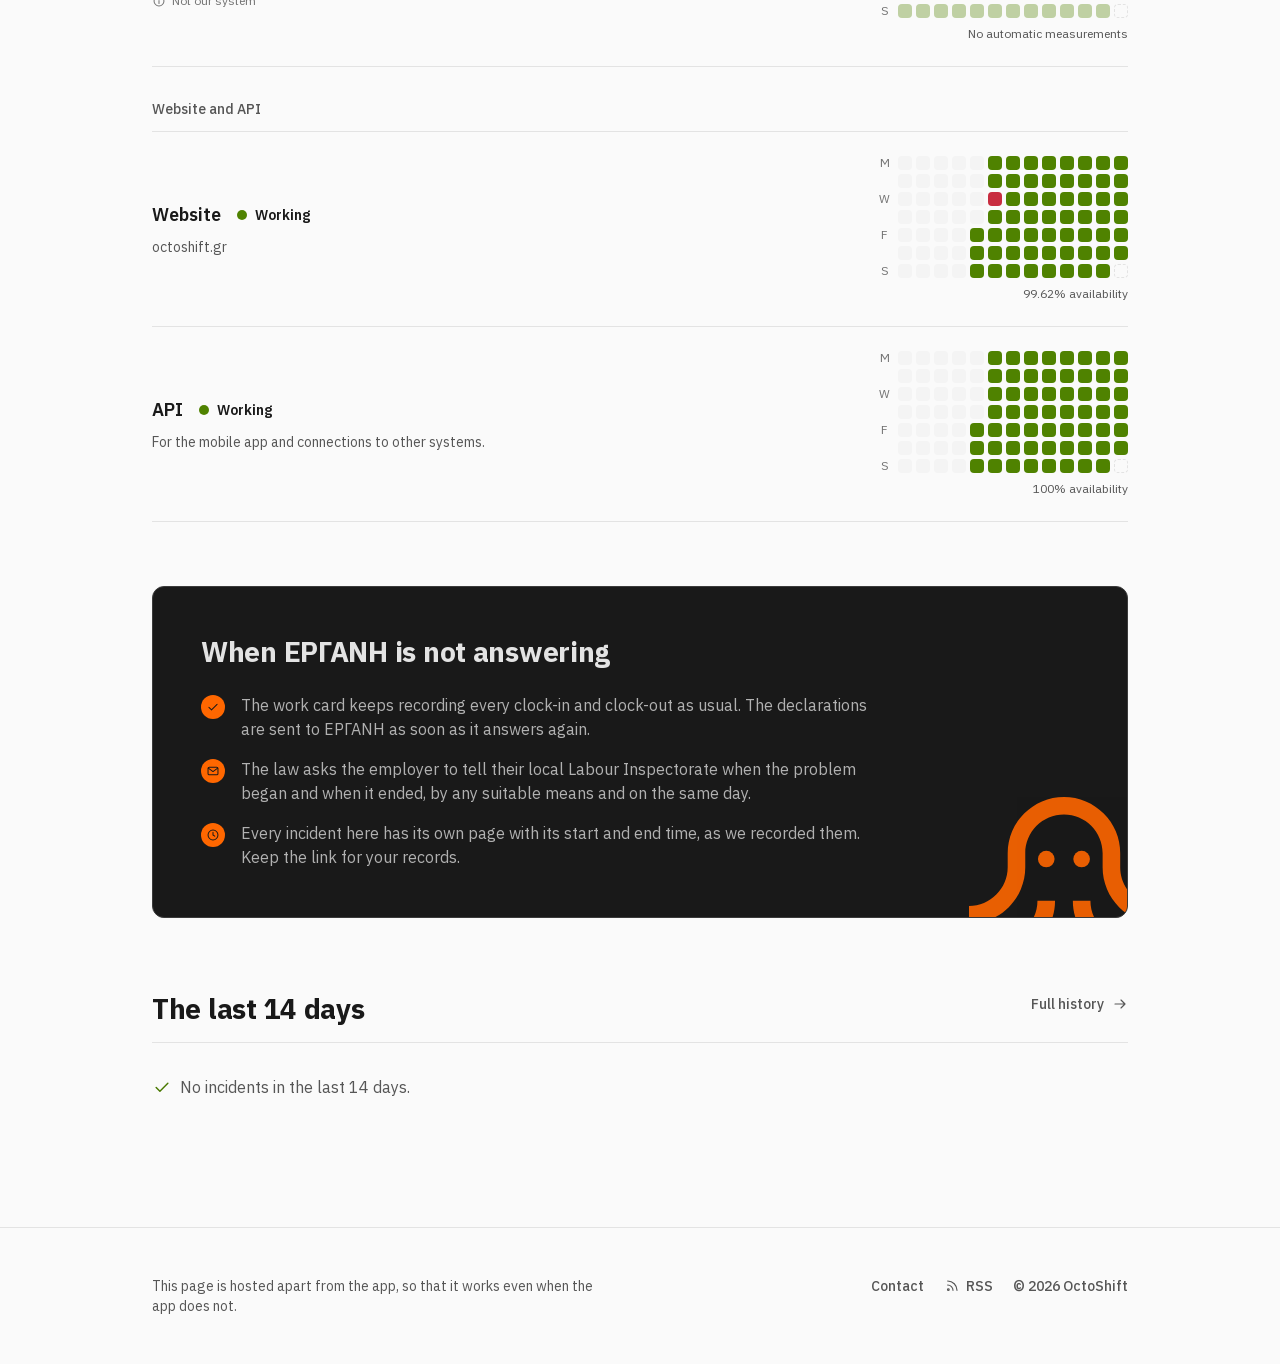
==== commit 971b3efe: "Publish the status page" ====
--- a/en/index.html
+++ b/en/index.html
@@ -103,8 +103,8 @@
 
     <div class="mx-auto flex max-w-5xl flex-col gap-16 px-4 pt-8 sm:px-6">
         <p class="text-text-muted flex flex-wrap items-center gap-x-4 gap-y-1 text-sm">
-            <span data-checked-at="">
-                                    The automatic check has not run yet
+            <span data-checked-at="2026-11-28T10:49:36+00:00">
+                                    Last checked 28 November 2026, 12:49
                             </span>
             <span class="hidden in-[.js]:inline">This page refreshes itself.</span>
         </p>
@@ -134,9 +134,9 @@
                             <div class="flex flex-col gap-2 md:col-span-7">
                                 <div class="flex flex-wrap items-center gap-x-4 gap-y-2">
                                     <h4 class="text-lg font-semibold">App</h4>
-                                    <span data-state-pill data-state="unknown" class="group/state inline-flex items-center gap-2 text-sm font-semibold whitespace-nowrap">
-    <span aria-hidden="true" data-state="unknown" class="data-[state=operational]:bg-success data-[state=maintenance]:bg-info data-[state=degraded]:bg-warning data-[state=partial]:bg-warning data-[state=outage]:bg-danger data-[state=unknown]:bg-surface-sunken data-[state=unknown]:ring-border-strong data-[state=unknown]:ring-1 data-[state=unknown]:ring-inset size-2.5 shrink-0 rounded-full"></span>
-    <span data-state-label>Not measured</span>
+                                    <span data-state-pill data-state="operational" class="group/state inline-flex items-center gap-2 text-sm font-semibold whitespace-nowrap">
+    <span aria-hidden="true" data-state="operational" class="data-[state=operational]:bg-success data-[state=maintenance]:bg-info data-[state=degraded]:bg-warning data-[state=partial]:bg-warning data-[state=outage]:bg-danger data-[state=unknown]:bg-surface-sunken data-[state=unknown]:ring-border-strong data-[state=unknown]:ring-1 data-[state=unknown]:ring-inset size-2.5 shrink-0 rounded-full"></span>
+    <span data-state-label>Working</span>
 </span>
                                 </div>
                                 <p class="text-text-muted max-w-xl text-sm text-pretty">
@@ -1251,9 +1251,9 @@
                             <div class="flex flex-col gap-2 md:col-span-7">
                                 <div class="flex flex-wrap items-center gap-x-4 gap-y-2">
                                     <h4 class="text-lg font-semibold">Website</h4>
-                                    <span data-state-pill data-state="unknown" class="group/state inline-flex items-center gap-2 text-sm font-semibold whitespace-nowrap">
-    <span aria-hidden="true" data-state="unknown" class="data-[state=operational]:bg-success data-[state=maintenance]:bg-info data-[state=degraded]:bg-warning data-[state=partial]:bg-warning data-[state=outage]:bg-danger data-[state=unknown]:bg-surface-sunken data-[state=unknown]:ring-border-strong data-[state=unknown]:ring-1 data-[state=unknown]:ring-inset size-2.5 shrink-0 rounded-full"></span>
-    <span data-state-label>Not measured</span>
+                                    <span data-state-pill data-state="operational" class="group/state inline-flex items-center gap-2 text-sm font-semibold whitespace-nowrap">
+    <span aria-hidden="true" data-state="operational" class="data-[state=operational]:bg-success data-[state=maintenance]:bg-info data-[state=degraded]:bg-warning data-[state=partial]:bg-warning data-[state=outage]:bg-danger data-[state=unknown]:bg-surface-sunken data-[state=unknown]:ring-border-strong data-[state=unknown]:ring-1 data-[state=unknown]:ring-inset size-2.5 shrink-0 rounded-full"></span>
+    <span data-state-label>Working</span>
 </span>
                                 </div>
                                 <p class="text-text-muted max-w-xl text-sm text-pretty">
@@ -1468,9 +1468,9 @@
                             <div class="flex flex-col gap-2 md:col-span-7">
                                 <div class="flex flex-wrap items-center gap-x-4 gap-y-2">
                                     <h4 class="text-lg font-semibold">API</h4>
-                                    <span data-state-pill data-state="unknown" class="group/state inline-flex items-center gap-2 text-sm font-semibold whitespace-nowrap">
-    <span aria-hidden="true" data-state="unknown" class="data-[state=operational]:bg-success data-[state=maintenance]:bg-info data-[state=degraded]:bg-warning data-[state=partial]:bg-warning data-[state=outage]:bg-danger data-[state=unknown]:bg-surface-sunken data-[state=unknown]:ring-border-strong data-[state=unknown]:ring-1 data-[state=unknown]:ring-inset size-2.5 shrink-0 rounded-full"></span>
-    <span data-state-label>Not measured</span>
+                                    <span data-state-pill data-state="operational" class="group/state inline-flex items-center gap-2 text-sm font-semibold whitespace-nowrap">
+    <span aria-hidden="true" data-state="operational" class="data-[state=operational]:bg-success data-[state=maintenance]:bg-info data-[state=degraded]:bg-warning data-[state=partial]:bg-warning data-[state=outage]:bg-danger data-[state=unknown]:bg-surface-sunken data-[state=unknown]:ring-border-strong data-[state=unknown]:ring-1 data-[state=unknown]:ring-inset size-2.5 shrink-0 rounded-full"></span>
+    <span data-state-label>Working</span>
 </span>
                                 </div>
                                 <p class="text-text-muted max-w-xl text-sm text-pretty">
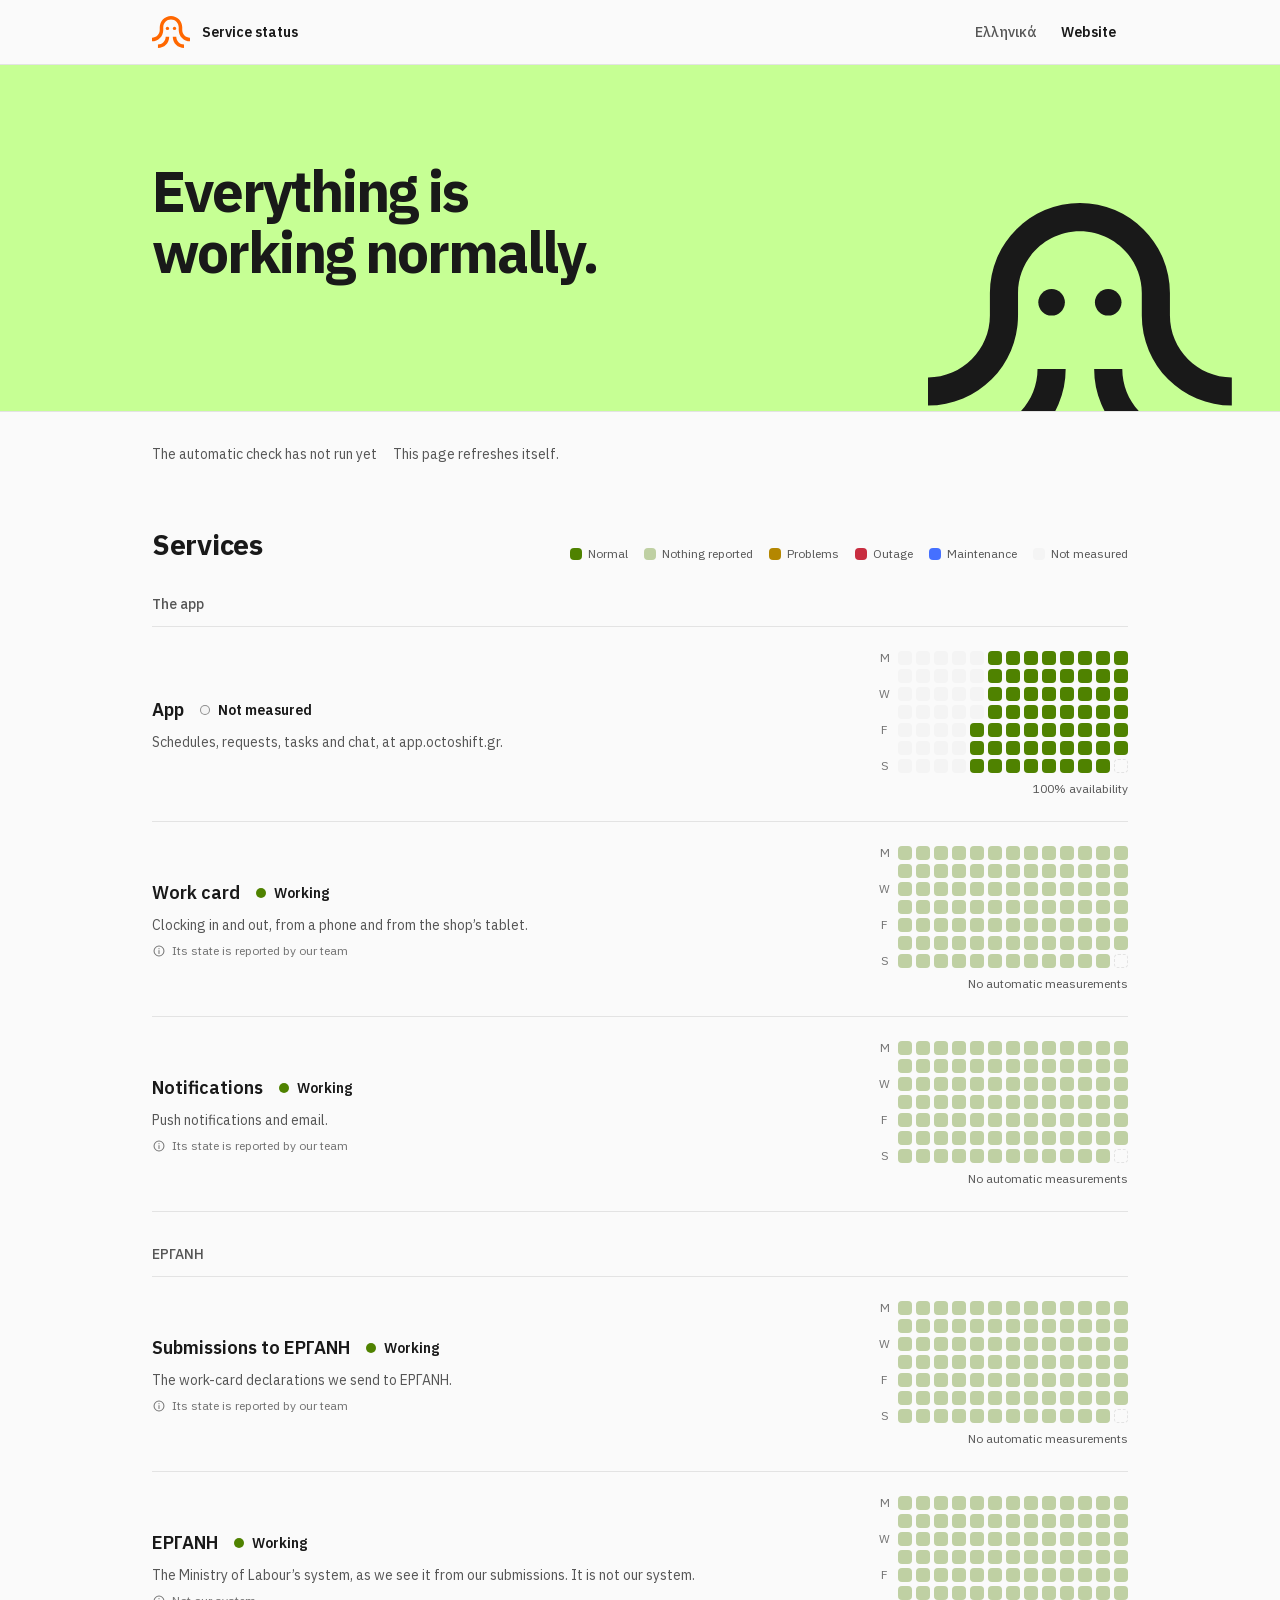
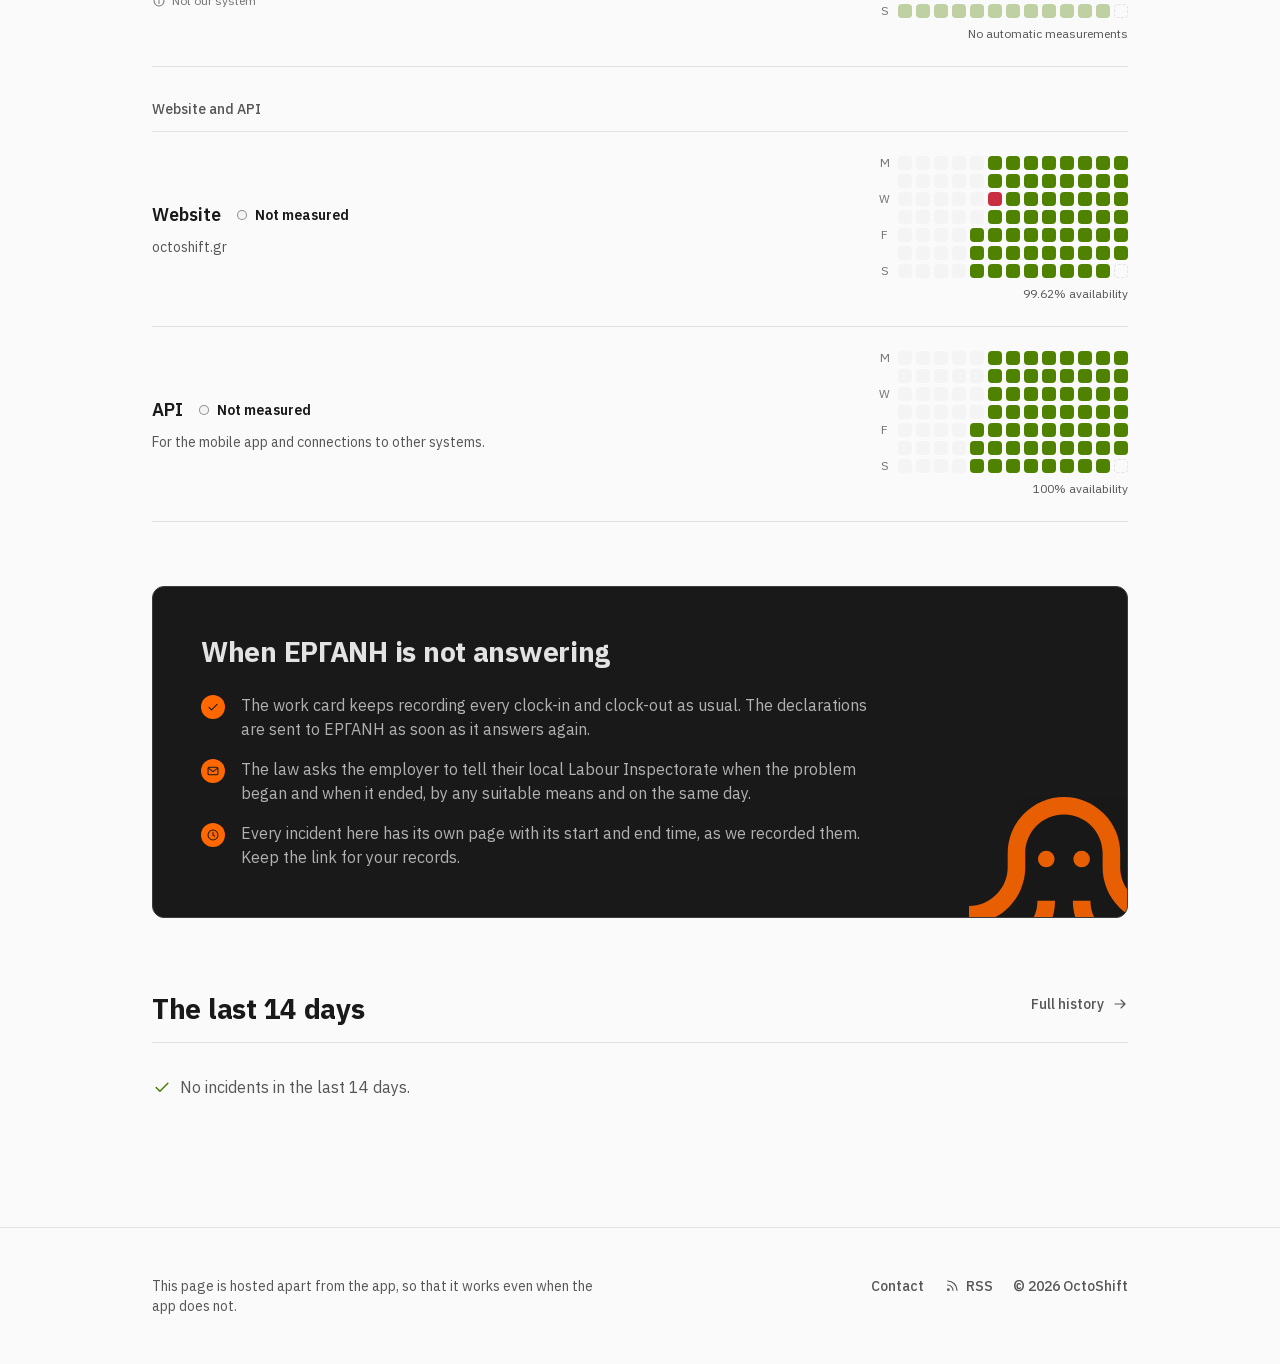
==== commit 5af02dcd: "Publish the status page" ====
--- a/en/index.html
+++ b/en/index.html
@@ -103,8 +103,8 @@
 
     <div class="mx-auto flex max-w-5xl flex-col gap-16 px-4 pt-8 sm:px-6">
         <p class="text-text-muted flex flex-wrap items-center gap-x-4 gap-y-1 text-sm">
-            <span data-checked-at="2026-11-28T10:49:36+00:00">
-                                    Last checked 28 November 2026, 12:49
+            <span data-checked-at="">
+                                    The automatic check has not run yet
                             </span>
             <span class="hidden in-[.js]:inline">This page refreshes itself.</span>
         </p>
@@ -134,9 +134,9 @@
                             <div class="flex flex-col gap-2 md:col-span-7">
                                 <div class="flex flex-wrap items-center gap-x-4 gap-y-2">
                                     <h4 class="text-lg font-semibold">App</h4>
-                                    <span data-state-pill data-state="operational" class="group/state inline-flex items-center gap-2 text-sm font-semibold whitespace-nowrap">
-    <span aria-hidden="true" data-state="operational" class="data-[state=operational]:bg-success data-[state=maintenance]:bg-info data-[state=degraded]:bg-warning data-[state=partial]:bg-warning data-[state=outage]:bg-danger data-[state=unknown]:bg-surface-sunken data-[state=unknown]:ring-border-strong data-[state=unknown]:ring-1 data-[state=unknown]:ring-inset size-2.5 shrink-0 rounded-full"></span>
-    <span data-state-label>Working</span>
+                                    <span data-state-pill data-state="unknown" class="group/state inline-flex items-center gap-2 text-sm font-semibold whitespace-nowrap">
+    <span aria-hidden="true" data-state="unknown" class="data-[state=operational]:bg-success data-[state=maintenance]:bg-info data-[state=degraded]:bg-warning data-[state=partial]:bg-warning data-[state=outage]:bg-danger data-[state=unknown]:bg-surface-sunken data-[state=unknown]:ring-border-strong data-[state=unknown]:ring-1 data-[state=unknown]:ring-inset size-2.5 shrink-0 rounded-full"></span>
+    <span data-state-label>Not measured</span>
 </span>
                                 </div>
                                 <p class="text-text-muted max-w-xl text-sm text-pretty">
@@ -1251,9 +1251,9 @@
                             <div class="flex flex-col gap-2 md:col-span-7">
                                 <div class="flex flex-wrap items-center gap-x-4 gap-y-2">
                                     <h4 class="text-lg font-semibold">Website</h4>
-                                    <span data-state-pill data-state="operational" class="group/state inline-flex items-center gap-2 text-sm font-semibold whitespace-nowrap">
-    <span aria-hidden="true" data-state="operational" class="data-[state=operational]:bg-success data-[state=maintenance]:bg-info data-[state=degraded]:bg-warning data-[state=partial]:bg-warning data-[state=outage]:bg-danger data-[state=unknown]:bg-surface-sunken data-[state=unknown]:ring-border-strong data-[state=unknown]:ring-1 data-[state=unknown]:ring-inset size-2.5 shrink-0 rounded-full"></span>
-    <span data-state-label>Working</span>
+                                    <span data-state-pill data-state="unknown" class="group/state inline-flex items-center gap-2 text-sm font-semibold whitespace-nowrap">
+    <span aria-hidden="true" data-state="unknown" class="data-[state=operational]:bg-success data-[state=maintenance]:bg-info data-[state=degraded]:bg-warning data-[state=partial]:bg-warning data-[state=outage]:bg-danger data-[state=unknown]:bg-surface-sunken data-[state=unknown]:ring-border-strong data-[state=unknown]:ring-1 data-[state=unknown]:ring-inset size-2.5 shrink-0 rounded-full"></span>
+    <span data-state-label>Not measured</span>
 </span>
                                 </div>
                                 <p class="text-text-muted max-w-xl text-sm text-pretty">
@@ -1468,9 +1468,9 @@
                             <div class="flex flex-col gap-2 md:col-span-7">
                                 <div class="flex flex-wrap items-center gap-x-4 gap-y-2">
                                     <h4 class="text-lg font-semibold">API</h4>
-                                    <span data-state-pill data-state="operational" class="group/state inline-flex items-center gap-2 text-sm font-semibold whitespace-nowrap">
-    <span aria-hidden="true" data-state="operational" class="data-[state=operational]:bg-success data-[state=maintenance]:bg-info data-[state=degraded]:bg-warning data-[state=partial]:bg-warning data-[state=outage]:bg-danger data-[state=unknown]:bg-surface-sunken data-[state=unknown]:ring-border-strong data-[state=unknown]:ring-1 data-[state=unknown]:ring-inset size-2.5 shrink-0 rounded-full"></span>
-    <span data-state-label>Working</span>
+                                    <span data-state-pill data-state="unknown" class="group/state inline-flex items-center gap-2 text-sm font-semibold whitespace-nowrap">
+    <span aria-hidden="true" data-state="unknown" class="data-[state=operational]:bg-success data-[state=maintenance]:bg-info data-[state=degraded]:bg-warning data-[state=partial]:bg-warning data-[state=outage]:bg-danger data-[state=unknown]:bg-surface-sunken data-[state=unknown]:ring-border-strong data-[state=unknown]:ring-1 data-[state=unknown]:ring-inset size-2.5 shrink-0 rounded-full"></span>
+    <span data-state-label>Not measured</span>
 </span>
                                 </div>
                                 <p class="text-text-muted max-w-xl text-sm text-pretty">
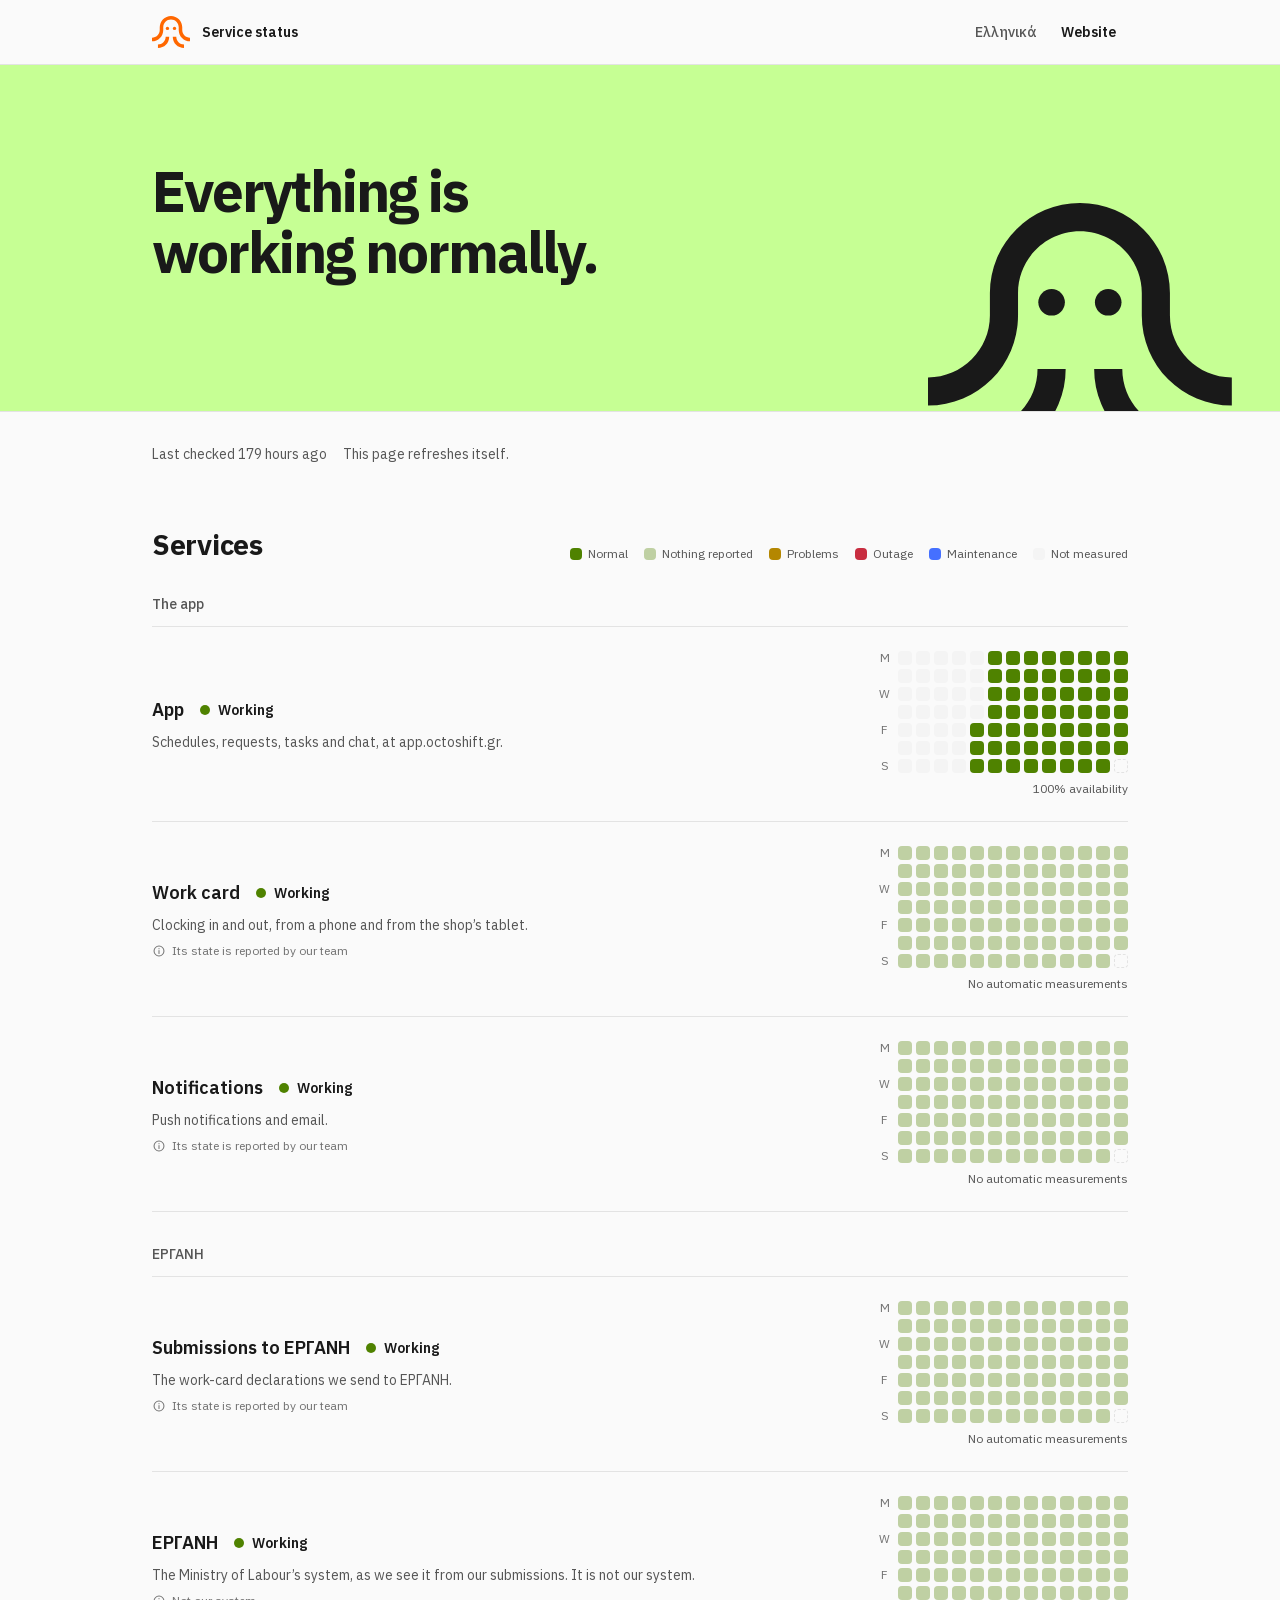
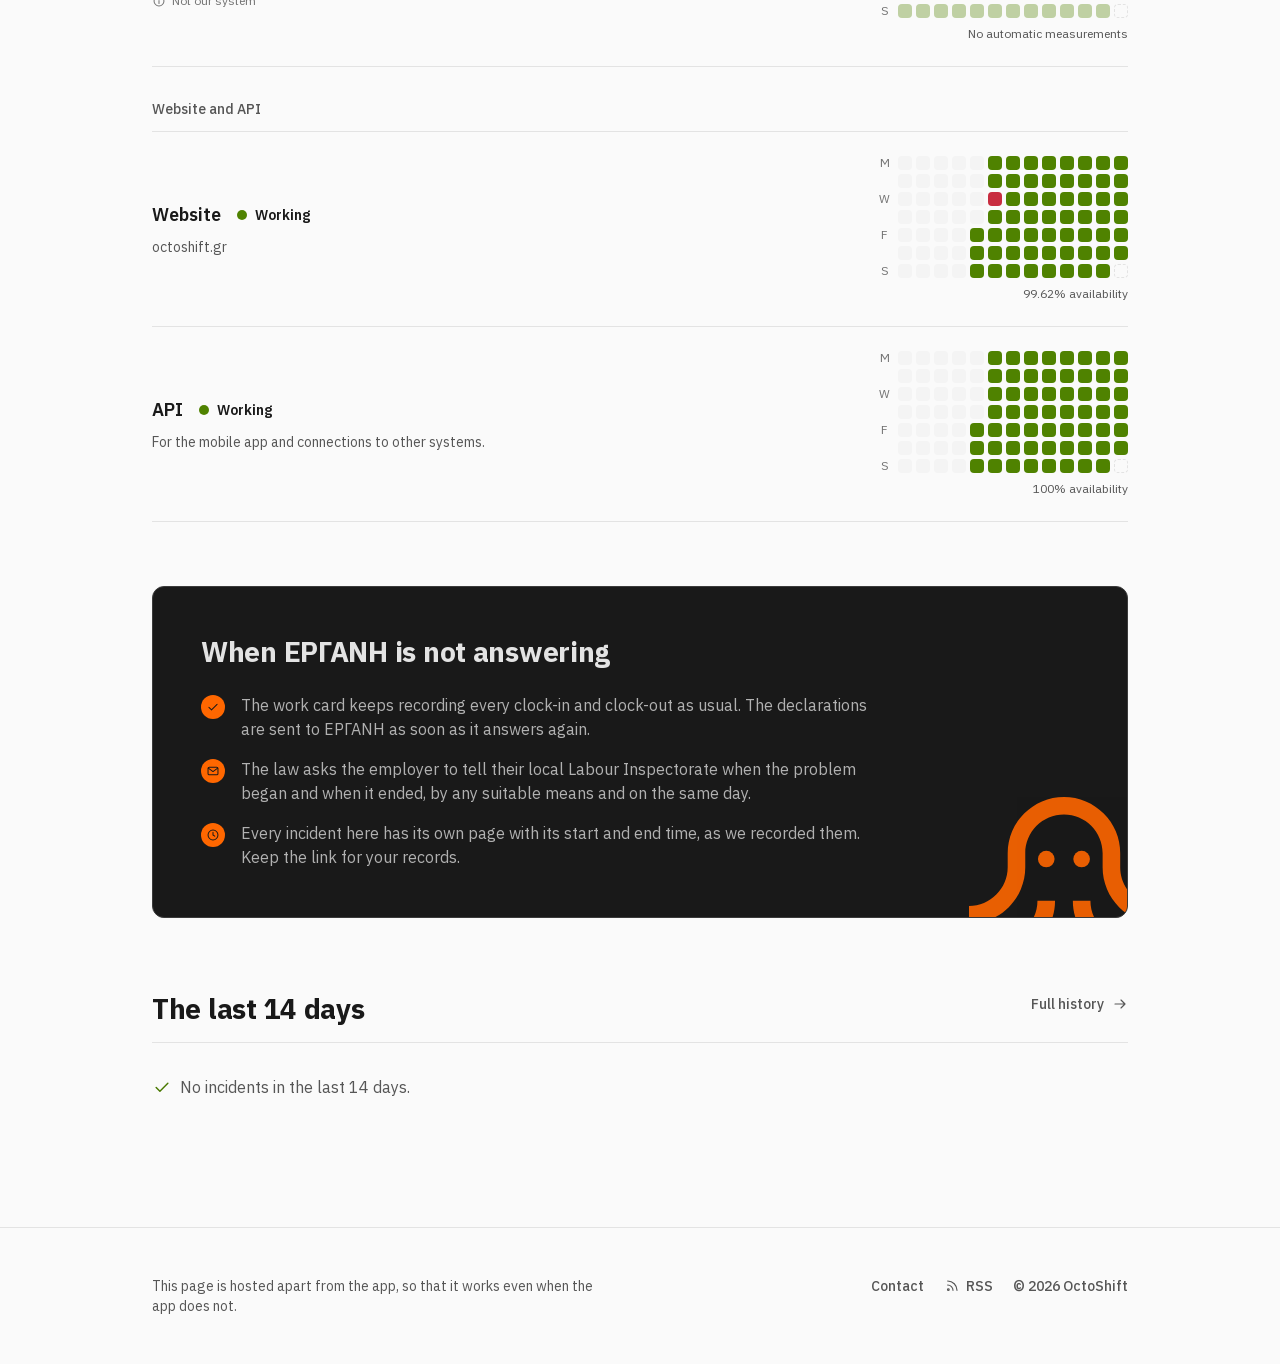
==== commit f1eb56ee: "Publish the status page" ====
--- a/en/index.html
+++ b/en/index.html
@@ -103,8 +103,8 @@
 
     <div class="mx-auto flex max-w-5xl flex-col gap-16 px-4 pt-8 sm:px-6">
         <p class="text-text-muted flex flex-wrap items-center gap-x-4 gap-y-1 text-sm">
-            <span data-checked-at="">
-                                    The automatic check has not run yet
+            <span data-checked-at="2026-11-28T18:30:58+00:00">
+                                    Last checked 28 November 2026, 20:30
                             </span>
             <span class="hidden in-[.js]:inline">This page refreshes itself.</span>
         </p>
@@ -134,9 +134,9 @@
                             <div class="flex flex-col gap-2 md:col-span-7">
                                 <div class="flex flex-wrap items-center gap-x-4 gap-y-2">
                                     <h4 class="text-lg font-semibold">App</h4>
-                                    <span data-state-pill data-state="unknown" class="group/state inline-flex items-center gap-2 text-sm font-semibold whitespace-nowrap">
-    <span aria-hidden="true" data-state="unknown" class="data-[state=operational]:bg-success data-[state=maintenance]:bg-info data-[state=degraded]:bg-warning data-[state=partial]:bg-warning data-[state=outage]:bg-danger data-[state=unknown]:bg-surface-sunken data-[state=unknown]:ring-border-strong data-[state=unknown]:ring-1 data-[state=unknown]:ring-inset size-2.5 shrink-0 rounded-full"></span>
-    <span data-state-label>Not measured</span>
+                                    <span data-state-pill data-state="operational" class="group/state inline-flex items-center gap-2 text-sm font-semibold whitespace-nowrap">
+    <span aria-hidden="true" data-state="operational" class="data-[state=operational]:bg-success data-[state=maintenance]:bg-info data-[state=degraded]:bg-warning data-[state=partial]:bg-warning data-[state=outage]:bg-danger data-[state=unknown]:bg-surface-sunken data-[state=unknown]:ring-border-strong data-[state=unknown]:ring-1 data-[state=unknown]:ring-inset size-2.5 shrink-0 rounded-full"></span>
+    <span data-state-label>Working</span>
 </span>
                                 </div>
                                 <p class="text-text-muted max-w-xl text-sm text-pretty">
@@ -1251,9 +1251,9 @@
                             <div class="flex flex-col gap-2 md:col-span-7">
                                 <div class="flex flex-wrap items-center gap-x-4 gap-y-2">
                                     <h4 class="text-lg font-semibold">Website</h4>
-                                    <span data-state-pill data-state="unknown" class="group/state inline-flex items-center gap-2 text-sm font-semibold whitespace-nowrap">
-    <span aria-hidden="true" data-state="unknown" class="data-[state=operational]:bg-success data-[state=maintenance]:bg-info data-[state=degraded]:bg-warning data-[state=partial]:bg-warning data-[state=outage]:bg-danger data-[state=unknown]:bg-surface-sunken data-[state=unknown]:ring-border-strong data-[state=unknown]:ring-1 data-[state=unknown]:ring-inset size-2.5 shrink-0 rounded-full"></span>
-    <span data-state-label>Not measured</span>
+                                    <span data-state-pill data-state="operational" class="group/state inline-flex items-center gap-2 text-sm font-semibold whitespace-nowrap">
+    <span aria-hidden="true" data-state="operational" class="data-[state=operational]:bg-success data-[state=maintenance]:bg-info data-[state=degraded]:bg-warning data-[state=partial]:bg-warning data-[state=outage]:bg-danger data-[state=unknown]:bg-surface-sunken data-[state=unknown]:ring-border-strong data-[state=unknown]:ring-1 data-[state=unknown]:ring-inset size-2.5 shrink-0 rounded-full"></span>
+    <span data-state-label>Working</span>
 </span>
                                 </div>
                                 <p class="text-text-muted max-w-xl text-sm text-pretty">
@@ -1468,9 +1468,9 @@
                             <div class="flex flex-col gap-2 md:col-span-7">
                                 <div class="flex flex-wrap items-center gap-x-4 gap-y-2">
                                     <h4 class="text-lg font-semibold">API</h4>
-                                    <span data-state-pill data-state="unknown" class="group/state inline-flex items-center gap-2 text-sm font-semibold whitespace-nowrap">
-    <span aria-hidden="true" data-state="unknown" class="data-[state=operational]:bg-success data-[state=maintenance]:bg-info data-[state=degraded]:bg-warning data-[state=partial]:bg-warning data-[state=outage]:bg-danger data-[state=unknown]:bg-surface-sunken data-[state=unknown]:ring-border-strong data-[state=unknown]:ring-1 data-[state=unknown]:ring-inset size-2.5 shrink-0 rounded-full"></span>
-    <span data-state-label>Not measured</span>
+                                    <span data-state-pill data-state="operational" class="group/state inline-flex items-center gap-2 text-sm font-semibold whitespace-nowrap">
+    <span aria-hidden="true" data-state="operational" class="data-[state=operational]:bg-success data-[state=maintenance]:bg-info data-[state=degraded]:bg-warning data-[state=partial]:bg-warning data-[state=outage]:bg-danger data-[state=unknown]:bg-surface-sunken data-[state=unknown]:ring-border-strong data-[state=unknown]:ring-1 data-[state=unknown]:ring-inset size-2.5 shrink-0 rounded-full"></span>
+    <span data-state-label>Working</span>
 </span>
                                 </div>
                                 <p class="text-text-muted max-w-xl text-sm text-pretty">
